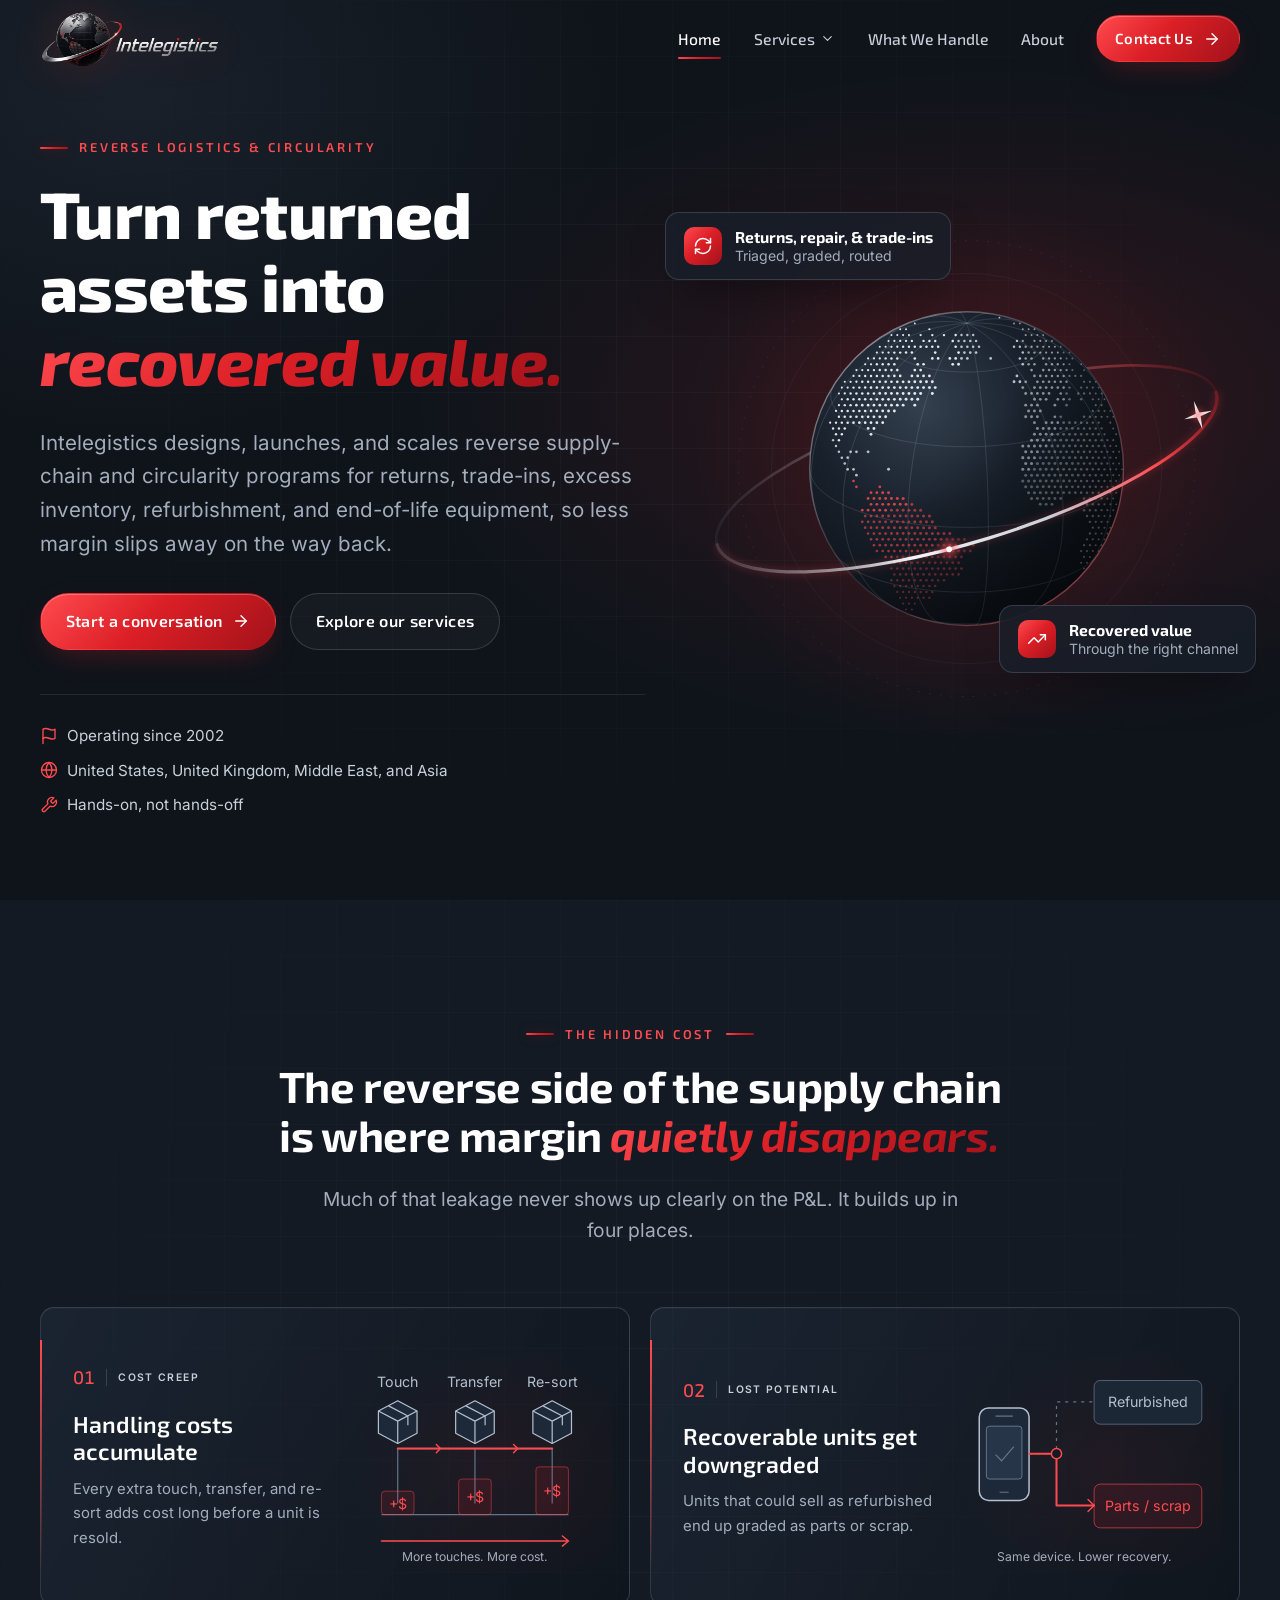
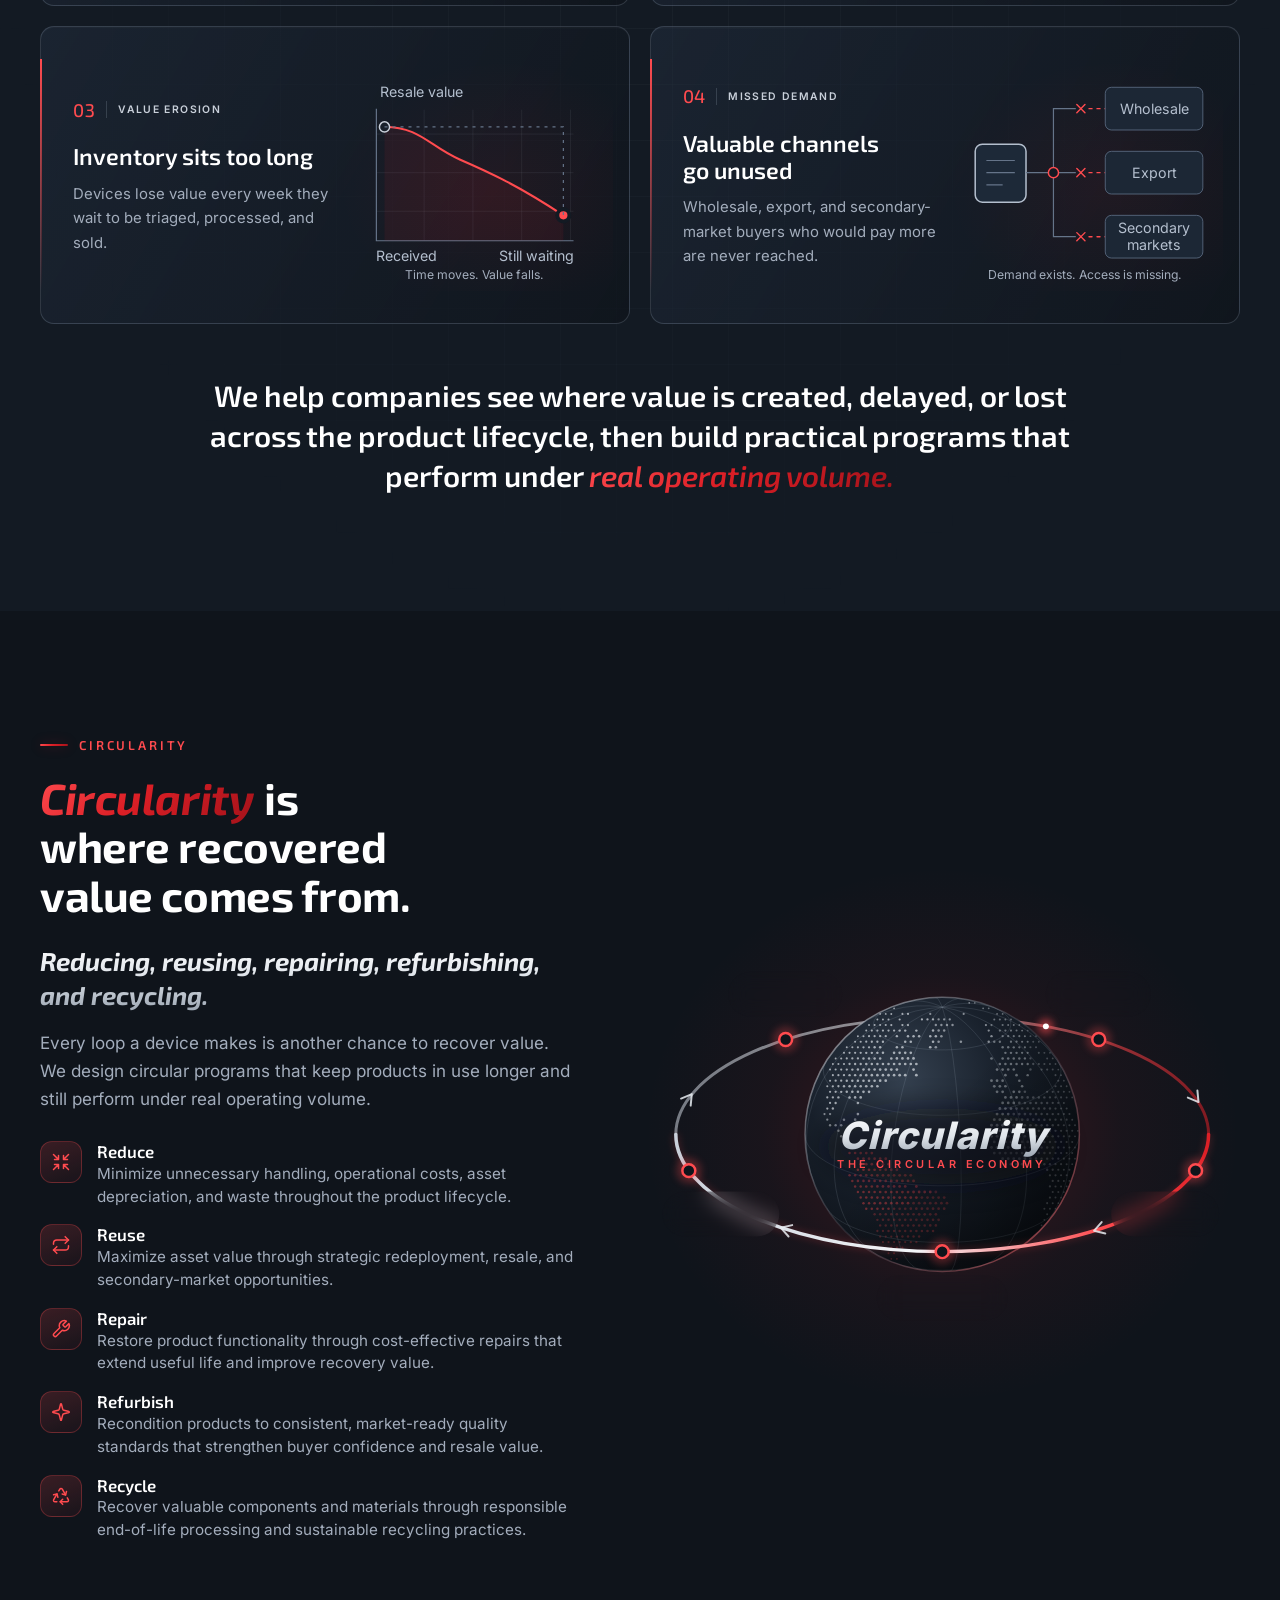
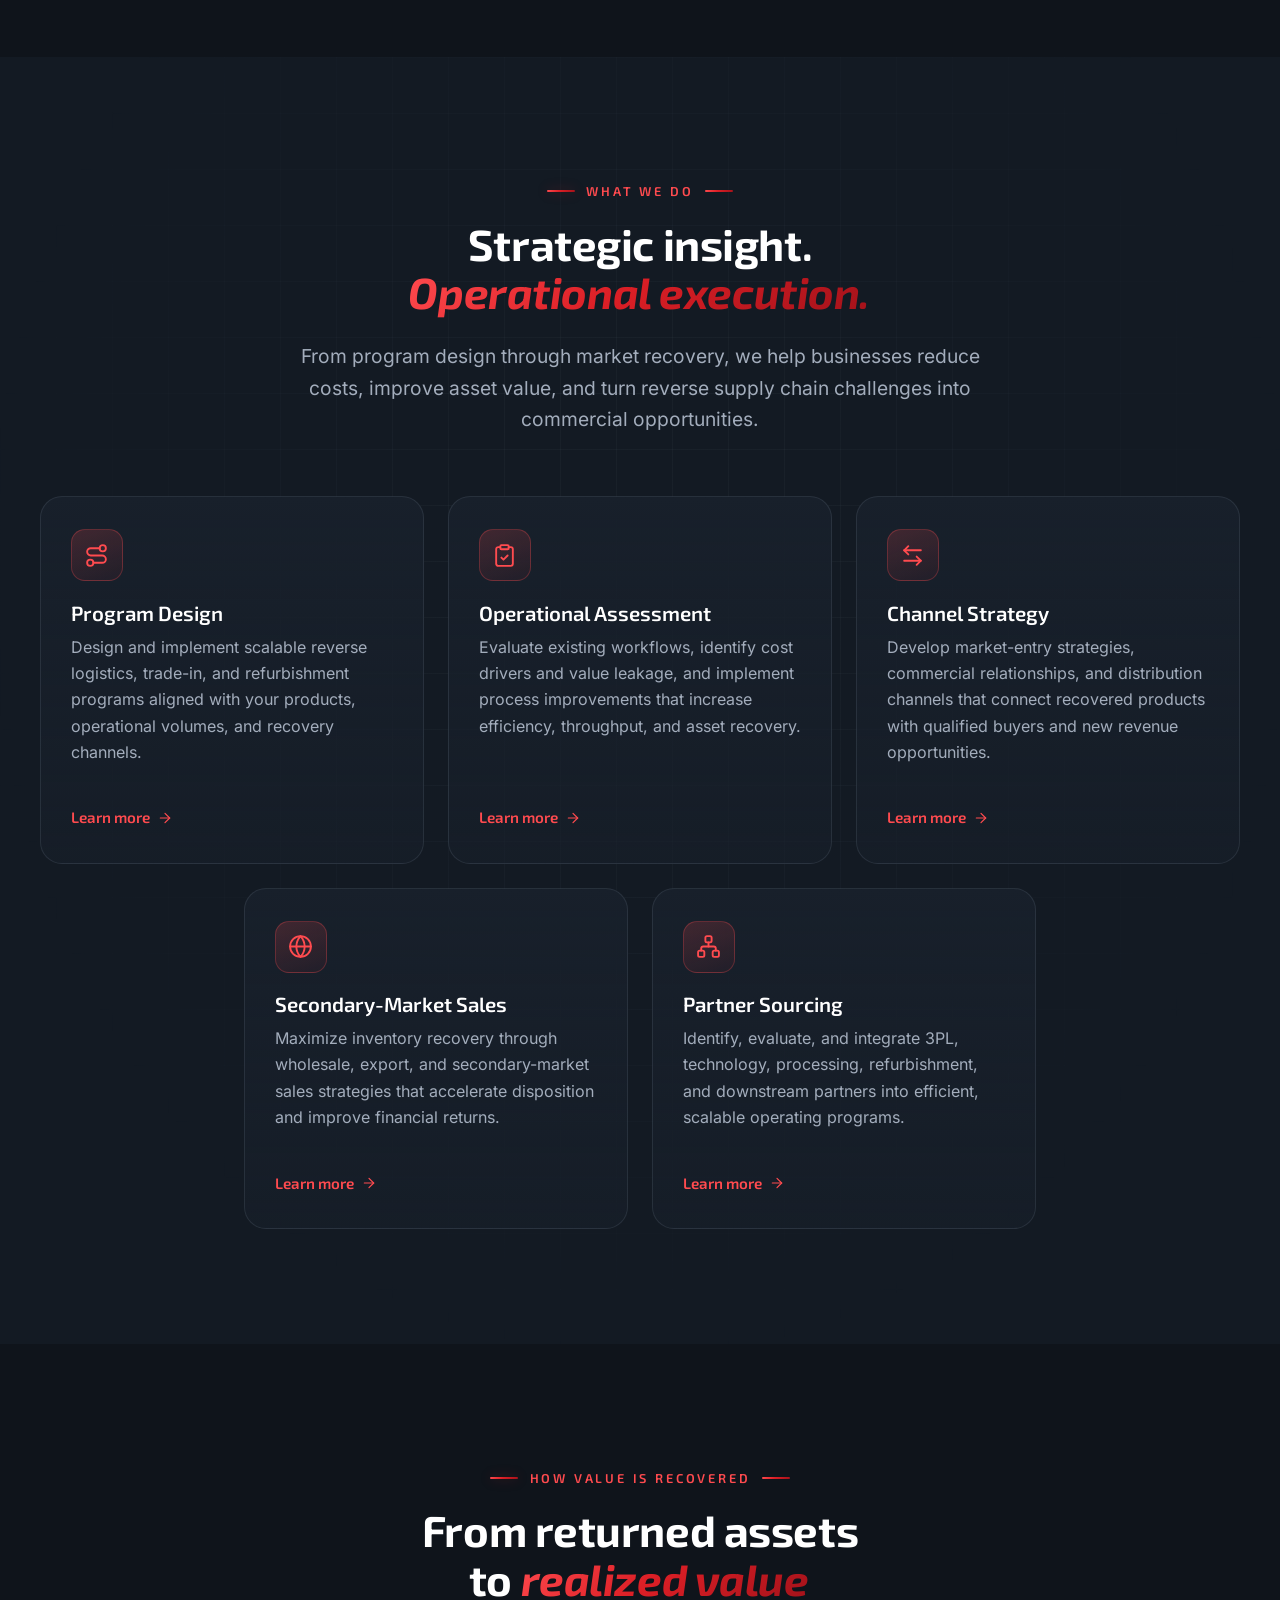
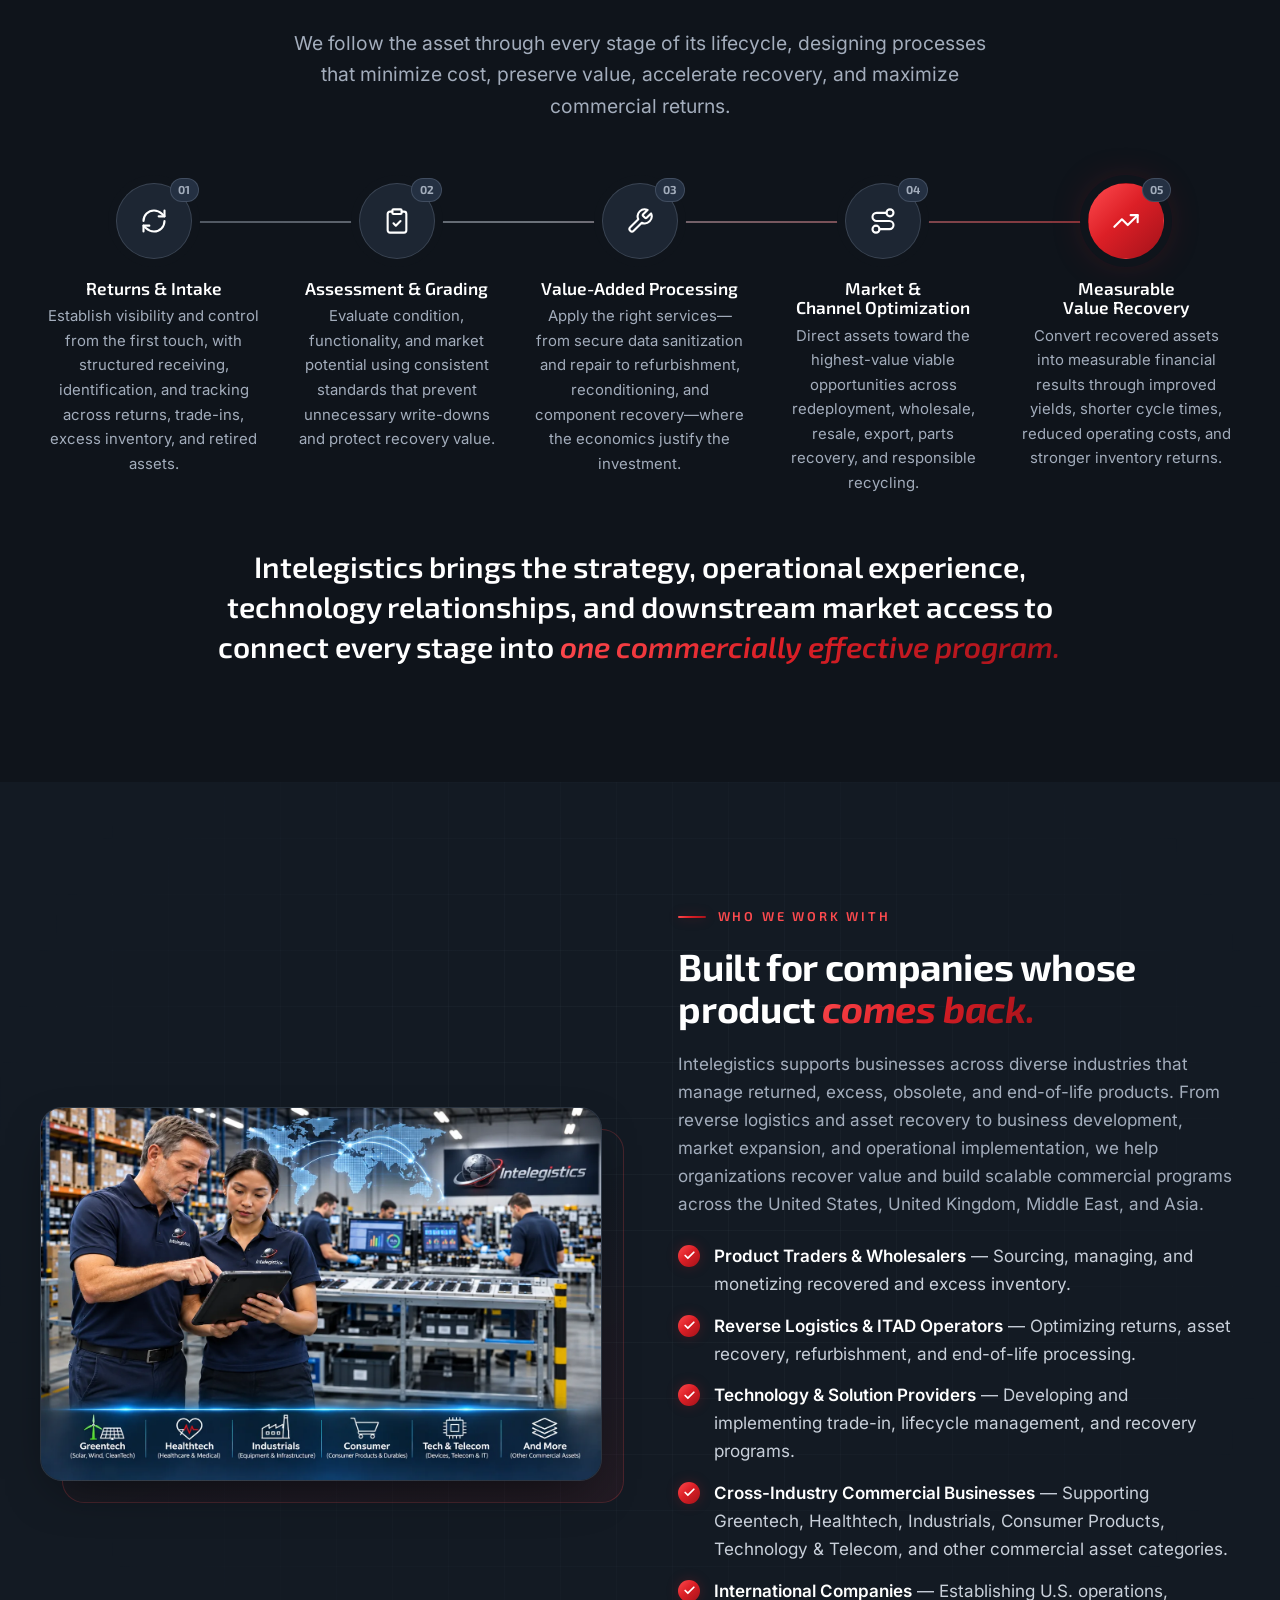
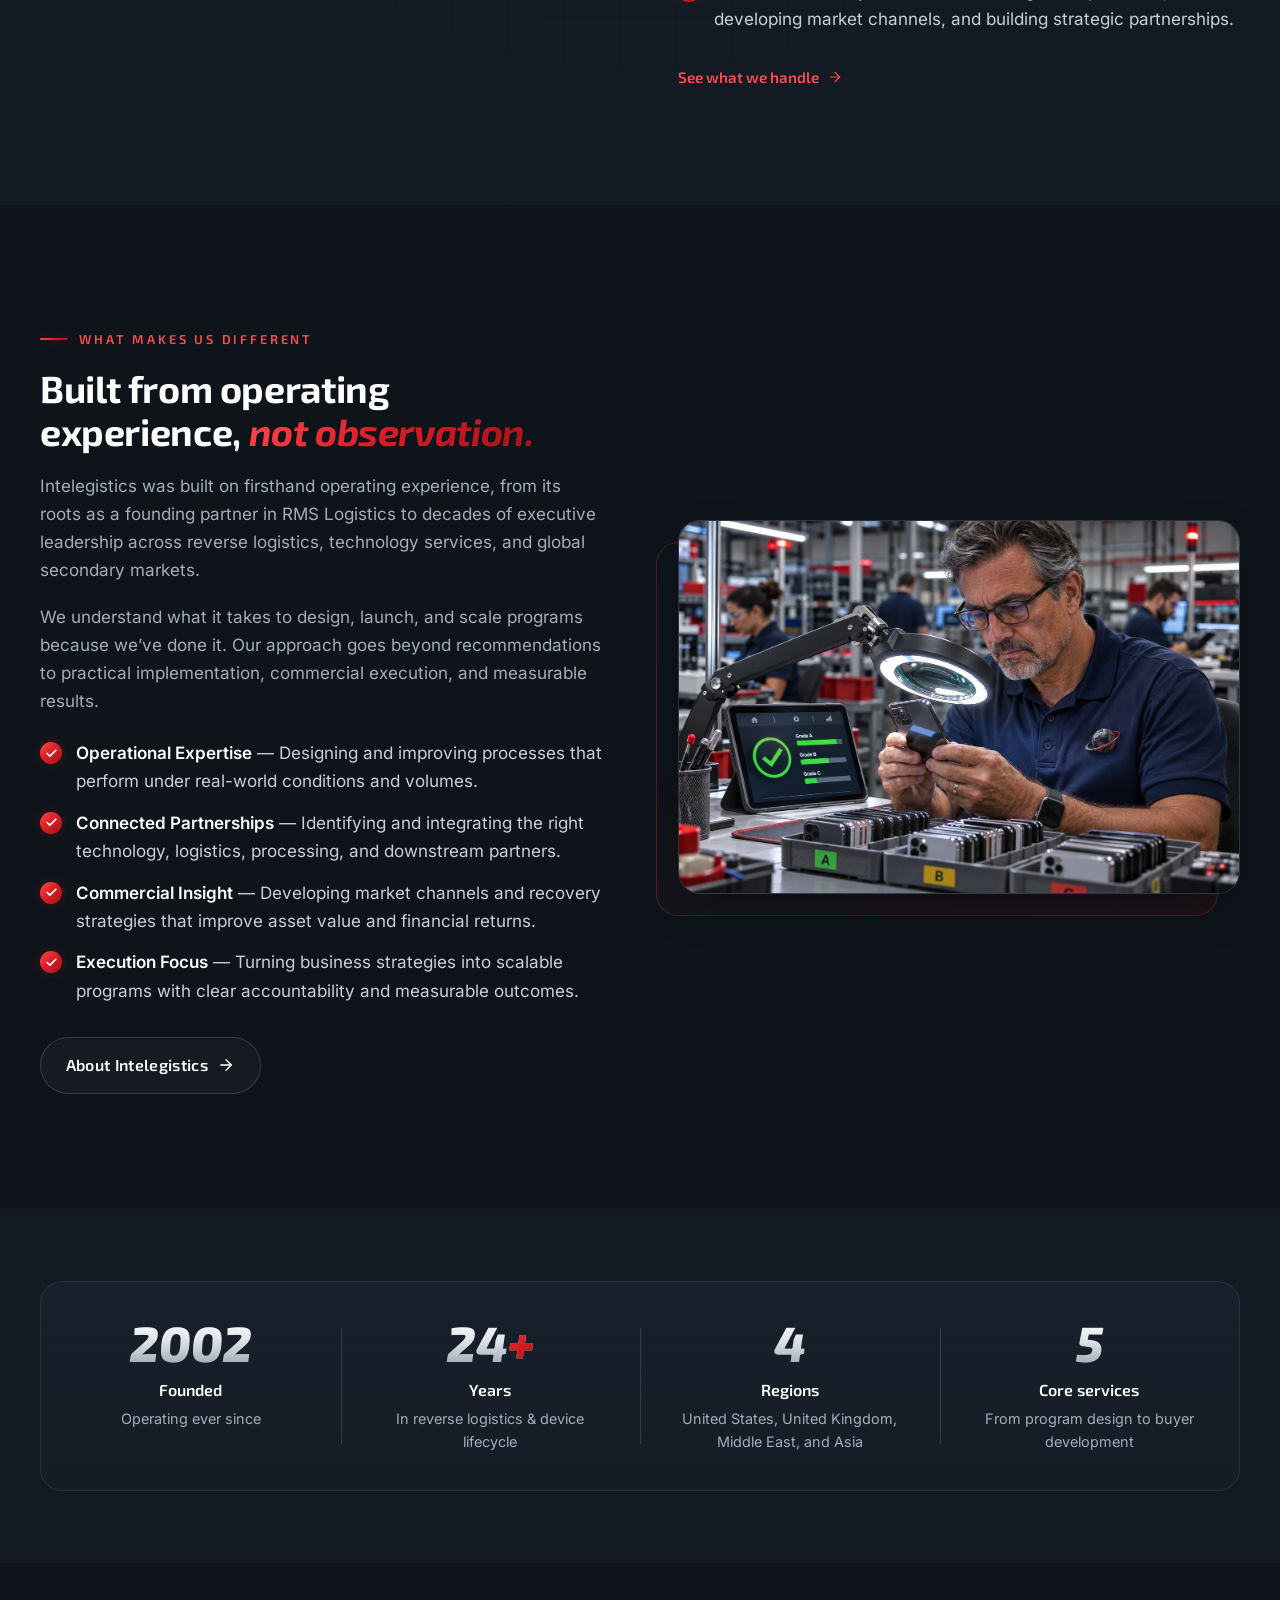
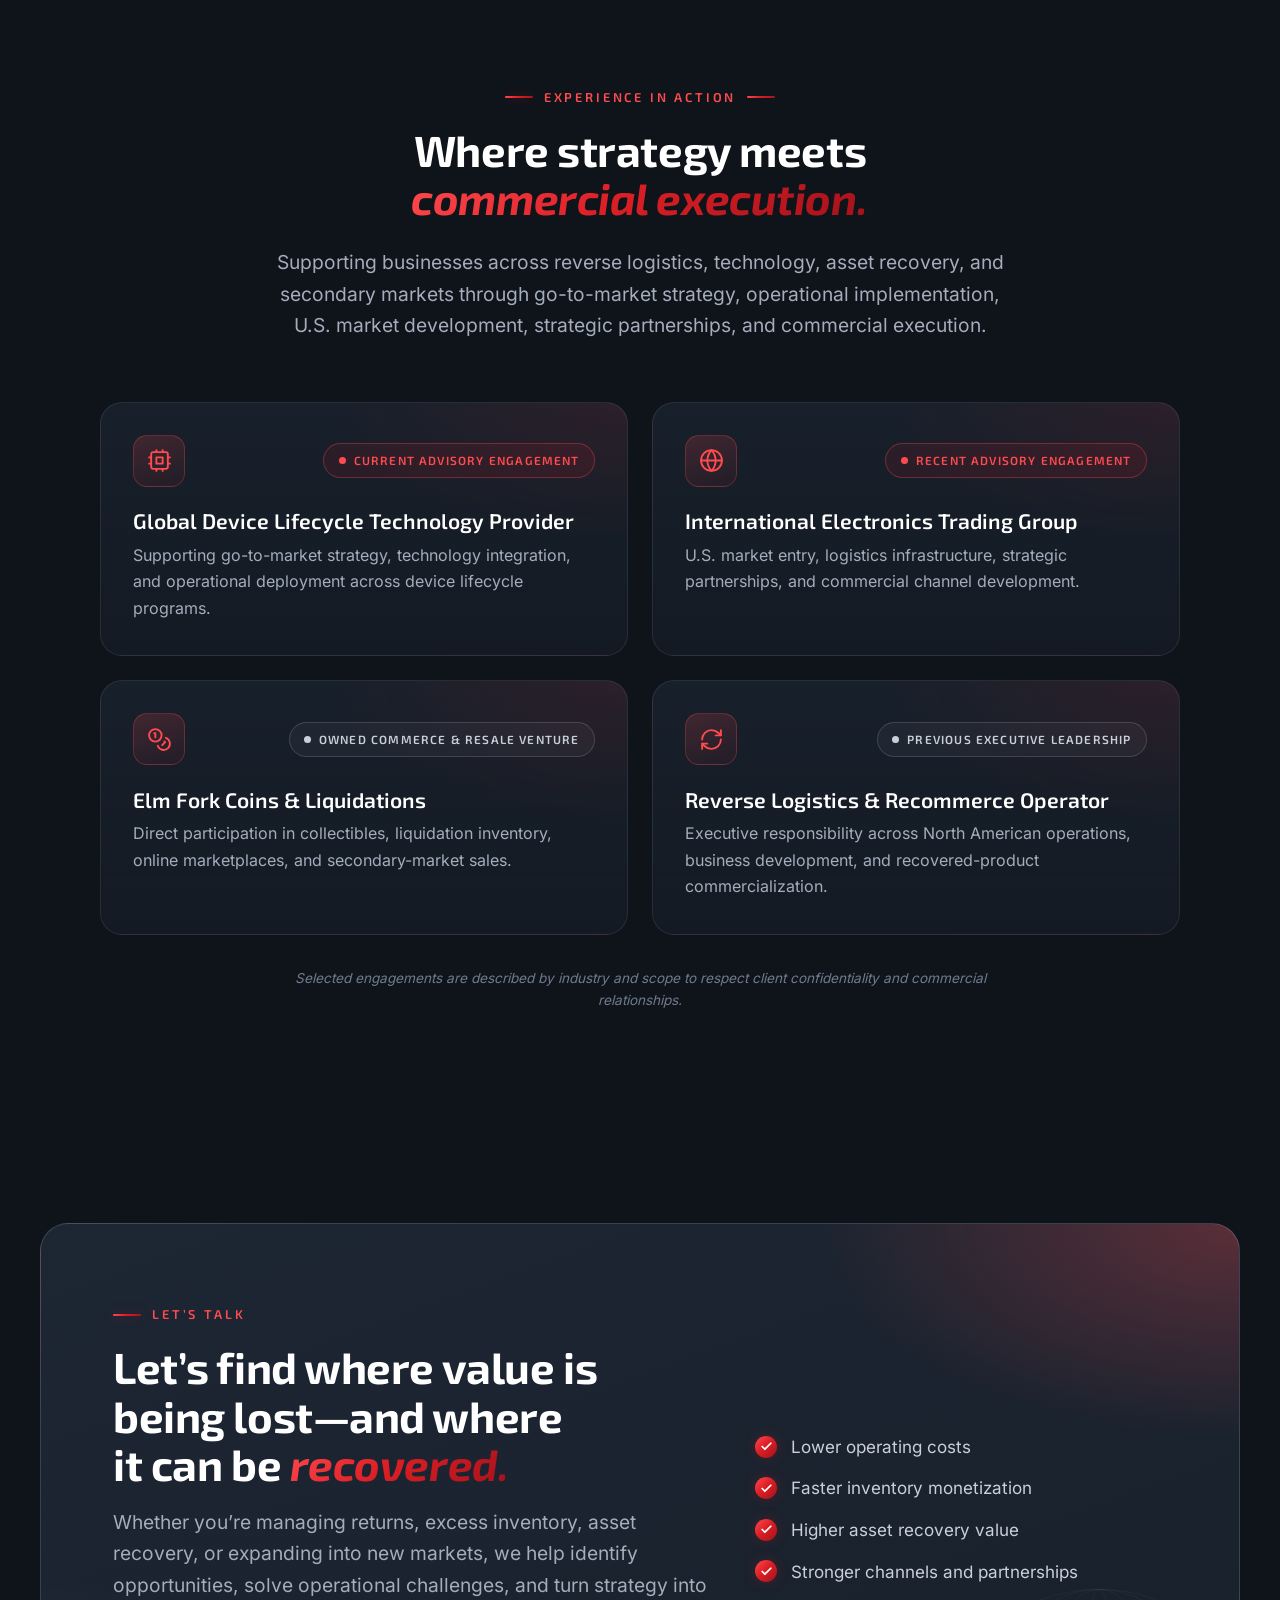
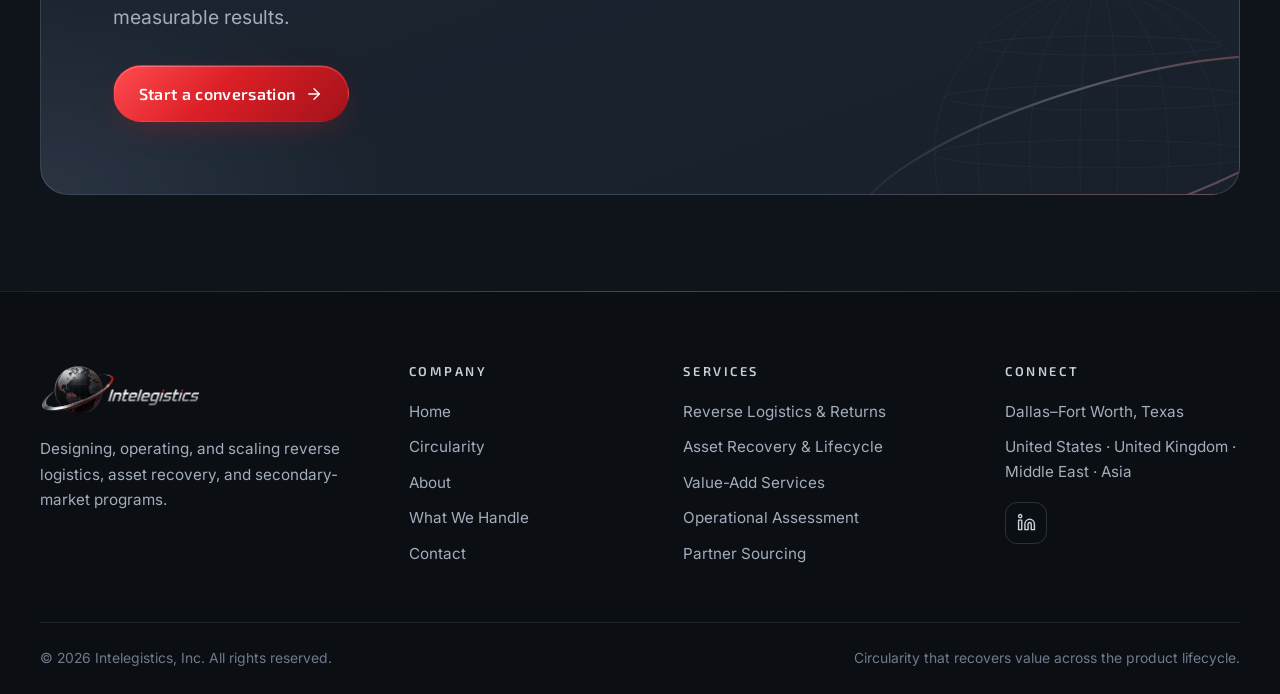
==== index.html @ a19ea4dd "Add files via upload" ====
<!DOCTYPE html>
<html lang="en">
<head>
  <meta charset="utf-8">
  <meta name="viewport" content="width=device-width, initial-scale=1">
  <title>Intelegistics, Inc. | Reverse Logistics, Circularity & Device Lifecycle</title>
  <meta name="description" content="Intelegistics designs, launches, and scales circularity, reverse logistics, trade-in, repair, refurbishment, ITAD, and secondary-market programs that turn returned assets into recovered value.">
  <meta name="theme-color" content="#0f141b">
  <meta property="og:type" content="website">
  <meta property="og:site_name" content="Intelegistics, Inc.">
  <meta property="og:title" content="Intelegistics, Inc. | Reverse Logistics, Circularity & Device Lifecycle">
  <meta property="og:description" content="Intelegistics designs, launches, and scales circularity, reverse logistics, trade-in, repair, refurbishment, ITAD, and secondary-market programs that turn returned assets into recovered value.">
  <link rel="icon" type="image/png" href="assets/img/favicon.png">
  <link rel="apple-touch-icon" href="assets/img/apple-touch-icon.png">
  <link rel="preload" href="assets/fonts/exo-2-latin-wght-normal.woff2" as="font" type="font/woff2" crossorigin>
  <link rel="preload" href="assets/fonts/inter-latin-wght-normal.woff2" as="font" type="font/woff2" crossorigin>
  <link rel="stylesheet" href="assets/css/style.css">
  <script>
    /* Photo slots load the file named in src (.webp); if it is missing they try .jpg, .jpeg, .png (any case). If none exists, the placeholder stays. */
    window.__photoExt = ["webp", "jpg", "jpeg", "png", "WEBP", "JPG", "JPEG", "PNG"];
    function __photo(img) {
      var n = +(img.dataset.n || 0), cur = (img.getAttribute("src") || "").split(".").pop();
      while (n < __photoExt.length && __photoExt[n] === cur) n++;
      if (n < __photoExt.length) { img.dataset.n = n + 1; img.src = img.dataset.base + "." + __photoExt[n]; }
      else { img.remove(); }
    }
    /* Frames marked data-fit="natural" take the photo's own proportions, so nothing gets cropped. */
    function __photoFit(img) {
      var f = img.parentNode;
      if (f && f.dataset.fit === "natural" && img.naturalWidth) f.style.setProperty("--ratio", img.naturalWidth + " / " + img.naturalHeight);
    }
  </script>
  <script type="application/ld+json">{"@context": "https://schema.org", "@type": "Organization", "name": "Intelegistics, Inc.", "foundingDate": "2002", "description": "Advisory and operating practice focused on reverse logistics, device lifecycle management, ITAD, secondary markets, and circular-economy programs.", "areaServed": ["United States", "United Kingdom", "Middle East", "Asia"], "address": {"@type": "PostalAddress", "addressRegion": "TX", "addressLocality": "Dallas-Fort Worth", "addressCountry": "US"}, "sameAs": ["https://www.linkedin.com/company/109301424/"]}</script>
</head>
<body>
<a class="skip-link" href="#main">Skip to content</a>
<header class="site-header">
  <div class="container nav">
    <a class="brand" href="index.html" aria-label="Intelegistics home"><img src="assets/img/logo.png" alt="Intelegistics" width="188" height="58"></a>
    <button class="nav-toggle" aria-label="Open menu" aria-expanded="false" aria-controls="nav-panel"><span></span></button>
    <nav class="nav-panel" id="nav-panel" aria-label="Main">
      <ul class="nav-menu">
        <li><a class="nav-link" href="index.html" aria-current="page">Home</a></li>
        <li class="has-dropdown">
          <button class="nav-link" aria-expanded="false" aria-haspopup="true">Services <svg class="chev" viewBox="0 0 24 24" fill="none" stroke="currentColor" stroke-width="1.8" stroke-linecap="round" stroke-linejoin="round" aria-hidden="true"><path d="m6 9 6 6 6-6"/></svg></button>
          <ul class="dropdown">
<li><a href="return-logistics.html"><svg class="icon" viewBox="0 0 24 24" fill="none" stroke="currentColor" stroke-width="1.8" stroke-linecap="round" stroke-linejoin="round" aria-hidden="true"><circle cx="6" cy="19" r="3"/><path d="M9 19h8.5a3.5 3.5 0 0 0 0-7h-11a3.5 3.5 0 0 1 0-7H15"/><circle cx="18" cy="5" r="3"/></svg><div><strong>Reverse Logistics & Returns</strong><span>Program design, assessment, and workflow</span></div></a></li>
<li><a href="refurbishing.html"><svg class="icon" viewBox="0 0 24 24" fill="none" stroke="currentColor" stroke-width="1.8" stroke-linecap="round" stroke-linejoin="round" aria-hidden="true"><path d="M14.7 6.3a1 1 0 0 0 0 1.4l1.6 1.6a1 1 0 0 0 1.4 0l3.77-3.77a6 6 0 0 1-7.94 7.94l-6.91 6.91a2.12 2.12 0 0 1-3-3l6.91-6.91a6 6 0 0 1 7.94-7.94l-3.76 3.76z"/></svg><div><strong>Refurbishment & Lifecycle</strong><span>Device processing, grading, and ITAD</span></div></a></li>
<li><a href="value-add-services.html"><svg class="icon" viewBox="0 0 24 24" fill="none" stroke="currentColor" stroke-width="1.8" stroke-linecap="round" stroke-linejoin="round" aria-hidden="true"><path d="m22 7-8.5 8.5-5-5L2 17"/><path d="M16 7h6v6"/></svg><div><strong>Value-Add Services</strong><span>Channels, buyers, partners, and market entry</span></div></a></li>
          </ul>
        </li>
        <li><a class="nav-link" href="what-we-handle.html">What We Handle</a></li>
        <li><a class="nav-link" href="about.html">About</a></li>
        <li class="nav-cta"><a class="btn btn-primary btn-sm" href="contact.html">Contact Us <svg class="icon" viewBox="0 0 24 24" fill="none" stroke="currentColor" stroke-width="1.8" stroke-linecap="round" stroke-linejoin="round" aria-hidden="true"><path d="M5 12h14"/><path d="m12 5 7 7-7 7"/></svg></a></li>
      </ul>
    </nav>
  </div>
</header>
<main id="main">

<section class="hero">
  <div class="texture-grid"></div>
  <div class="container hero-grid">
    <div class="reveal">
      <span class="eyebrow">Reverse logistics &amp; circularity</span>
      <h1>Turn returned assets into <span class="text-red">recovered value.</span></h1>
      <p class="lead">Intelegistics designs, launches, and scales reverse supply-chain and circularity programs for returns, trade-ins, excess inventory, refurbishment, and end-of-life equipment, so less margin slips away on the way back.</p>
      <div class="btn-row">
        <a class="btn btn-primary" href="contact.html">Start a conversation <svg class="icon" viewBox="0 0 24 24" fill="none" stroke="currentColor" stroke-width="1.8" stroke-linecap="round" stroke-linejoin="round" aria-hidden="true"><path d="M5 12h14"/><path d="m12 5 7 7-7 7"/></svg></a>
        <a class="btn btn-ghost" href="#services">Explore our services</a>
      </div>
      <ul class="hero-proof">
        <li><svg class="icon" viewBox="0 0 24 24" fill="none" stroke="currentColor" stroke-width="1.8" stroke-linecap="round" stroke-linejoin="round" aria-hidden="true"><path d="M4 15s1-1 4-1 5 2 8 2 4-1 4-1V3s-1 1-4 1-5-2-8-2-4 1-4 1z"/><path d="M4 22v-7"/></svg>Operating since 2002</li>
        <li><svg class="icon" viewBox="0 0 24 24" fill="none" stroke="currentColor" stroke-width="1.8" stroke-linecap="round" stroke-linejoin="round" aria-hidden="true"><circle cx="12" cy="12" r="10"/><path d="M2 12h20"/><path d="M12 2a15.3 15.3 0 0 1 4 10 15.3 15.3 0 0 1-4 10 15.3 15.3 0 0 1-4-10 15.3 15.3 0 0 1 4-10z"/></svg>United States, United Kingdom, Middle East, and Asia</li>
        <li><svg class="icon" viewBox="0 0 24 24" fill="none" stroke="currentColor" stroke-width="1.8" stroke-linecap="round" stroke-linejoin="round" aria-hidden="true"><path d="M14.7 6.3a1 1 0 0 0 0 1.4l1.6 1.6a1 1 0 0 0 1.4 0l3.77-3.77a6 6 0 0 1-7.94 7.94l-6.91 6.91a2.12 2.12 0 0 1-3-3l6.91-6.91a6 6 0 0 1 7.94-7.94l-3.76 3.76z"/></svg>Hands-on, not hands-off</li>
      </ul>
    </div>
    <div class="hero-visual reveal">
      <svg class="orbit-svg" viewBox="0 0 600 600" role="img" aria-label="Globe with an orbit ring, echoing the Intelegistics logo">
  <defs>
    <radialGradient id="h-glow" cx="50%" cy="50%" r="50%"><stop offset="0" stop-color="#dc1f26" stop-opacity=".30"/><stop offset=".55" stop-color="#dc1f26" stop-opacity=".07"/><stop offset="1" stop-color="#dc1f26" stop-opacity="0"/></radialGradient>
    <radialGradient id="h-sphere" cx="36%" cy="30%" r="80%"><stop offset="0" stop-color="#34404f"/><stop offset=".45" stop-color="#18202b"/><stop offset="1" stop-color="#0a0e13"/></radialGradient>
    <linearGradient id="h-rim" x1="0" y1="0" x2="1" y2="1"><stop offset="0" stop-color="#e9edf2" stop-opacity=".7"/><stop offset=".5" stop-color="#8b95a3" stop-opacity=".15"/><stop offset="1" stop-color="#ff4b4f" stop-opacity=".7"/></linearGradient>
    <linearGradient id="h-ring" x1="0" y1="0" x2="1" y2="0"><stop offset="0" stop-color="#8b95a3" stop-opacity=".25"/><stop offset=".35" stop-color="#f4f6f9"/><stop offset=".62" stop-color="#c9d0da"/><stop offset=".85" stop-color="#ff4b4f"/><stop offset="1" stop-color="#dc1f26" stop-opacity=".35"/></linearGradient>
    <linearGradient id="h-shade" x1="0" y1="0" x2="1" y2="1"><stop offset=".45" stop-color="#000" stop-opacity="0"/><stop offset="1" stop-color="#000" stop-opacity=".55"/></linearGradient>
    <clipPath id="h-clip"><circle cx="300" cy="300" r="172"/></clipPath>
    <filter id="h-blur" x="-50%" y="-50%" width="200%" height="200%"><feGaussianBlur stdDeviation="4"/></filter>
  </defs>
  <circle cx="300" cy="300" r="300" fill="url(#h-glow)"/>
  <g class="spin"><circle cx="300" cy="300" r="250" fill="none" stroke="rgba(201,208,218,.10)" stroke-dasharray="2 10"/></g>
  <circle cx="300" cy="300" r="214" fill="none" stroke="rgba(201,208,218,.06)"/>
  <!-- back half of orbit -->
  <g transform="rotate(-17 300 300)"><path d="M 14 300 A 286 80 0 0 1 586 300" fill="none" stroke="url(#h-ring)" stroke-width="3" opacity=".35"/></g>
  <g class="float">
    <circle cx="300" cy="300" r="172" fill="url(#h-sphere)"/>
    <g clip-path="url(#h-clip)">
      <path d="M251.7,134.9L257.3,133.6L263.2,132.8L269.1,132.6L275.1,133.1L281.3,134.1L287.5,135.6L293.7,137.8L300,140.5M183.1,173.9L188.8,168.9L194.8,164.2L201.1,159.9L207.7,156.0L214.5,152.4L221.5,149.3L228.8,146.5L236.2,144.2L243.8,142.2L251.6,140.7L259.4,139.6L267.4,139.0L275.5,138.7L283.6,138.9L291.8,139.5L300,140.5M139.0,360.4L134.9,348.0L132.0,335.2L130.3,322.1L129.7,309.0L129.9,301.1L130.5,293.3L131.5,285.5L132.9,277.7L134.8,269.9L137.0,262.3L139.6,254.7L142.6,247.3L149.8,232.7L158.4,218.9L168.3,205.8L179.6,193.6L191.9,182.4L205.4,172.4L219.7,163.6L234.8,156.1L250.6,150.0L266.8,145.3L283.3,142.2L300,140.5M225.6,455.1L218.8,451.4L212.2,447.2L206.0,442.4L200.1,437.1L194.7,431.2L189.6,424.8L184.9,418.0L180.7,410.7L177.0,402.9L173.7,394.8L170.9,386.3L168.6,377.5L166.8,368.4L165.5,359.1L164.7,349.5L164.5,339.7L165.1,323.8L167.1,307.8L170.3,291.7L174.8,275.6L180.5,259.8L187.3,244.4L195.2,229.5L204.2,215.3L214.0,201.9L224.7,189.4L236.1,178.1L248.1,167.8L260.7,158.9L273.6,151.3L286.7,145.2L300,140.5M274.3,470.1L270.1,469.0L266.0,467.0L262.1,464.1L258.4,460.4L255.0,455.8L251.8,450.5L248.8,444.3L246.1,437.4L243.7,429.7L241.6,421.4L239.8,412.4L238.3,402.8L236.2,382.2L235.6,359.7L235.9,343.8L236.8,327.5L238.3,310.9L240.5,294.2L243.2,277.5L246.4,261.1L250.2,245.0L254.4,229.5L259.1,214.6L264.2,200.6L269.6,187.5L275.3,175.5L281.3,164.7L287.4,155.2L293.7,147.1L300,140.5M309.0,471.8L310.7,471.2L312.2,469.7L313.7,467.3L315.1,464.0L317.7,454.6L319.9,441.9L321.6,426.1L322.9,407.5L323.7,386.6L323.9,363.8L323.5,331.5L322.1,297.9L319.9,264.5L316.9,232.4L313.3,202.8L309.2,177.1L304.7,156.0L302.3,147.5L300,140.5M348.3,465.1L354.7,462.8L360.7,459.8L366.5,456.0L372.0,451.4L377.2,446.2L382.0,440.3L386.4,433.7L390.4,426.5L393.9,418.7L397.1,410.3L399.7,401.4L401.9,392.1L403.7,382.3L404.9,372.1L405.6,361.6L405.9,350.8L405.4,334.9L403.9,318.7L401.3,302.3L397.8,285.9L393.4,269.6L388.0,253.6L381.9,238.1L374.9,223.1L367.2,208.9L358.8,195.6L349.9,183.3L340.5,172.1L330.7,162.1L320.7,153.5L310.4,146.3L300,140.5M416.9,426.1L426.6,416.2L435.1,405.2L442.4,393.4L448.5,380.7L453.2,367.3L456.7,353.4L458.8,338.9L459.5,324.1L458.7,308.4L456.4,292.6L452.6,276.8L447.3,261.3L440.6,246.1L432.6,231.5L423.3,217.5L412.8,204.3L401.2,192.0L388.6,180.8L375.2,170.7L361.0,161.9L346.3,154.4L331.1,148.3L315.6,143.7L300,140.5M461.0,239.6L456.3,228.3L450.6,217.5L443.9,207.2L436.5,197.4L428.2,188.2L419.1,179.7L409.3,172.0L398.9,165.0L387.9,158.8L376.3,153.4L364.3,148.9L351.9,145.4L339.2,142.7L326.3,141.1L313.2,140.3L300,140.5M374.4,144.9L365.9,141.4L357.2,138.7L348.1,136.8L338.8,135.8L329.3,135.7L319.6,136.5L309.8,138.1L300,140.5M325.7,129.9L322.7,129.7L319.5,129.9L316.4,130.6L313.1,131.7L306.6,135.2L300,140.5M291.0,128.2L293.1,128.9L295.4,131.2L297.7,135.1L300,140.5M238.6,460.7L239.7,461.1L242.5,462.1L245.3,463.0L248.2,463.8L251.3,464.7L254.4,465.4L257.7,466.1L261.0,466.8L264.3,467.4L267.8,468.0L271.3,468.5L274.9,468.9L278.5,469.3L282.1,469.6L285.8,469.9L289.5,470.1L293.3,470.2L297.0,470.3L300.8,470.3L304.5,470.3L308.2,470.2L312.0,470.0L315.7,469.8L319.3,469.5L323.0,469.2L326.6,468.7L330.1,468.3L333.6,467.8L337.0,467.2L340.4,466.6L343.6,465.9L346.8,465.1L349.9,464.3L352.9,463.5L355.9,462.6L358.7,461.7L361.3,460.7L361.4,460.7M155.2,392.8L156.5,394.6L158.3,397.0L160.5,399.3L162.9,401.5L165.6,403.8L168.5,405.9L171.7,408.1L175.1,410.1L178.7,412.1L182.6,414.1L186.7,416.0L191.1,417.8L195.6,419.5L200.3,421.2L205.3,422.8L210.4,424.3L215.6,425.7L221.1,427.1L226.7,428.3L232.4,429.5L238.2,430.5L244.2,431.5L250.3,432.3L256.4,433.1L262.7,433.8L269.0,434.3L275.4,434.8L281.8,435.1L288.3,435.4L294.8,435.5L301.3,435.5L307.8,435.5L314.3,435.3L320.7,435.0L327.1,434.6L333.5,434.1L339.8,433.5L346.0,432.8L352.2,432.0L358.2,431.1L364.1,430.1L369.9,429.0L375.6,427.8L381.1,426.5L386.5,425.2L391.7,423.7L396.7,422.2L401.6,420.5L406.2,418.8L410.7,417.1L414.9,415.2L419.0,413.3L422.8,411.3L426.3,409.3L429.6,407.2L432.7,405.1L435.5,402.9L438.1,400.6L440.4,398.4L442.4,396.1L444.2,393.7L444.8,392.8M128,300L128.0,300.6L128.2,303.4L128.8,306.2L129.7,309.0L130.9,311.7L132.4,314.5L134.3,317.2L136.4,319.9L138.9,322.6L141.7,325.2L144.8,327.7L148.1,330.2L151.8,332.7L155.7,335.1L160.0,337.4L164.5,339.7L169.2,341.8L174.2,343.9L179.4,346.0L184.9,347.9L190.6,349.7L196.5,351.5L202.6,353.1L208.9,354.6L215.3,356.1L221.9,357.4L228.7,358.6L235.6,359.7L242.6,360.7L249.7,361.6L256.9,362.4L264.2,363.0L271.6,363.5L279.0,364.0L286.5,364.2L294.0,364.4L301.5,364.4L309.0,364.3L316.5,364.1L323.9,363.8L331.3,363.4L338.7,362.8L346.0,362.1L353.2,361.3L360.2,360.4L367.2,359.3L374.0,358.2L380.7,356.9L387.3,355.5L393.7,354.0L399.9,352.5L405.9,350.8L411.7,349.0L417.3,347.1L422.7,345.2L427.8,343.1L432.7,341.0L437.4,338.8L441.8,336.5L445.9,334.1L449.7,331.7L453.3,329.3L456.5,326.7L459.5,324.1L462.1,321.5L464.5,318.8L466.5,316.1L468.2,313.4L469.6,310.6L470.7,307.9L471.5,305.1L471.9,302.2L472,300M155.2,207.2L154.3,208.7L153.1,211.1L152.2,213.5L151.5,215.9L151.1,218.3L151.0,220.7L151.2,223.2L151.7,225.6L152.5,228.0L153.5,230.4L154.9,232.8L156.5,235.2L158.3,237.5L160.5,239.8L162.9,242.1L165.6,244.3L168.5,246.5L171.7,248.6L175.1,250.7L178.7,252.7L182.6,254.6L186.7,256.5L191.1,258.3L195.6,260.1L200.3,261.7L205.3,263.3L210.4,264.8L215.6,266.2L221.1,267.6L226.7,268.8L232.4,270.0L238.2,271.0L244.2,272.0L250.3,272.9L256.4,273.6L262.7,274.3L269.0,274.8L275.4,275.3L281.8,275.6L288.3,275.9L294.8,276.0L301.3,276.1L307.8,276.0L314.3,275.8L320.7,275.5L327.1,275.1L333.5,274.6L339.8,274.0L346.0,273.3L352.2,272.5L358.2,271.6L364.1,270.6L369.9,269.5L375.6,268.3L381.1,267.1L386.5,265.7L391.7,264.2L396.7,262.7L401.6,261.1L406.2,259.4L410.7,257.6L414.9,255.8L419.0,253.8L422.8,251.9L426.3,249.8L429.6,247.7L432.7,245.6L435.5,243.4L438.1,241.2L440.4,238.9L442.4,236.6L444.2,234.2L445.7,231.9L446.9,229.5L447.8,227.1L448.5,224.6L448.9,222.2L449.0,219.8L448.8,217.3L448.3,214.9L447.5,212.5L446.5,210.1L445.1,207.7L444.8,207.2M238.6,139.3L236.1,140.3L233.6,141.4L231.3,142.5L229.1,143.6L227.1,144.8L225.1,146.0L223.4,147.3L221.7,148.5L220.3,149.8L218.9,151.1L217.8,152.5L216.7,153.8L215.9,155.2L215.2,156.6L214.6,158.0L214.3,159.4L214.1,160.8L214.0,162.2L214.1,163.6L214.4,165.0L214.8,166.4L215.4,167.8L216.2,169.1L217.1,170.5L218.2,171.8L219.4,173.2L220.8,174.5L222.4,175.8L224.1,177.0L225.9,178.2L227.9,179.4L230.0,180.6L232.2,181.7L234.6,182.8L237.1,183.9L239.7,184.9L242.5,185.8L245.3,186.7L248.2,187.6L251.3,188.4L254.4,189.2L257.7,189.9L261.0,190.6L264.3,191.2L267.8,191.8L271.3,192.3L274.9,192.7L278.5,193.1L282.1,193.4L285.8,193.7L289.5,193.9L293.3,194.0L297.0,194.1L300.8,194.1L304.5,194.1L308.2,194.0L312.0,193.8L315.7,193.6L319.3,193.3L323.0,192.9L326.6,192.5L330.1,192.1L333.6,191.5L337.0,191.0L340.4,190.3L343.6,189.6L346.8,188.9L349.9,188.1L352.9,187.3L355.9,186.4L358.7,185.5L361.3,184.5L363.9,183.4L366.4,182.4L368.7,181.3L370.9,180.1L372.9,179.0L374.9,177.8L376.6,176.5L378.3,175.2L379.7,174.0L381.1,172.6L382.2,171.3L383.3,170.0L384.1,168.6L384.8,167.2L385.4,165.8L385.7,164.4L385.9,163.0L386.0,161.6L385.9,160.2L385.6,158.8L385.2,157.4L384.6,156.0L383.8,154.6L382.9,153.3L381.8,151.9L380.6,150.6L379.2,149.3L377.6,148.0L375.9,146.8L374.1,145.5L372.1,144.3L370.0,143.2L367.8,142.1L365.4,141.0L362.9,139.9L361.4,139.3" fill="none" stroke="rgba(201,212,228,0.16)" stroke-width="1"/>
      <g fill="#ff4b4f" opacity="0.40"><circle cx="278.4" cy="377.6" r="1.65"/><circle cx="284.8" cy="377.6" r="1.65"/><circle cx="291.2" cy="377.6" r="1.65"/><circle cx="297.6" cy="377.6" r="1.66"/><circle cx="268.8" cy="384.0" r="1.62"/><circle cx="275.2" cy="384.0" r="1.63"/><circle cx="281.6" cy="384.0" r="1.63"/><circle cx="288.0" cy="384.0" r="1.64"/><circle cx="294.4" cy="384.0" r="1.64"/><circle cx="300.8" cy="384.0" r="1.64"/><circle cx="307.2" cy="384.0" r="1.64"/><circle cx="252.8" cy="390.4" r="1.58"/><circle cx="259.2" cy="390.4" r="1.59"/><circle cx="265.6" cy="390.4" r="1.60"/><circle cx="272.0" cy="390.4" r="1.61"/><circle cx="278.4" cy="390.4" r="1.61"/><circle cx="284.8" cy="390.4" r="1.62"/><circle cx="291.2" cy="390.4" r="1.62"/><circle cx="297.6" cy="390.4" r="1.62"/><circle cx="304.0" cy="390.4" r="1.62"/><circle cx="224.0" cy="396.8" r="1.49"/><circle cx="230.4" cy="396.8" r="1.51"/><circle cx="236.8" cy="396.8" r="1.52"/><circle cx="243.2" cy="396.8" r="1.54"/><circle cx="249.6" cy="396.8" r="1.55"/><circle cx="256.0" cy="396.8" r="1.56"/><circle cx="262.4" cy="396.8" r="1.57"/><circle cx="268.8" cy="396.8" r="1.58"/><circle cx="275.2" cy="396.8" r="1.59"/><circle cx="281.6" cy="396.8" r="1.59"/><circle cx="288.0" cy="396.8" r="1.60"/><circle cx="294.4" cy="396.8" r="1.60"/><circle cx="214.4" cy="403.2" r="1.42"/><circle cx="220.8" cy="403.2" r="1.45"/><circle cx="227.2" cy="403.2" r="1.47"/><circle cx="233.6" cy="403.2" r="1.49"/><circle cx="240.0" cy="403.2" r="1.50"/><circle cx="246.4" cy="403.2" r="1.52"/><circle cx="252.8" cy="403.2" r="1.53"/><circle cx="259.2" cy="403.2" r="1.54"/><circle cx="265.6" cy="403.2" r="1.55"/><circle cx="272.0" cy="403.2" r="1.56"/><circle cx="278.4" cy="403.2" r="1.57"/><circle cx="284.8" cy="403.2" r="1.57"/><circle cx="291.2" cy="403.2" r="1.57"/><circle cx="217.6" cy="409.6" r="1.40"/><circle cx="224.0" cy="409.6" r="1.43"/><circle cx="230.4" cy="409.6" r="1.45"/><circle cx="236.8" cy="409.6" r="1.47"/><circle cx="243.2" cy="409.6" r="1.48"/><circle cx="249.6" cy="409.6" r="1.50"/><circle cx="256.0" cy="409.6" r="1.51"/><circle cx="262.4" cy="409.6" r="1.52"/><circle cx="268.8" cy="409.6" r="1.53"/><circle cx="275.2" cy="409.6" r="1.54"/><circle cx="281.6" cy="409.6" r="1.54"/><circle cx="288.0" cy="409.6" r="1.55"/><circle cx="294.4" cy="409.6" r="1.55"/><circle cx="220.8" cy="416.0" r="1.38"/><circle cx="227.2" cy="416.0" r="1.40"/><circle cx="233.6" cy="416.0" r="1.43"/><circle cx="240.0" cy="416.0" r="1.44"/><circle cx="246.4" cy="416.0" r="1.46"/><circle cx="252.8" cy="416.0" r="1.47"/><circle cx="259.2" cy="416.0" r="1.49"/><circle cx="265.6" cy="416.0" r="1.50"/><circle cx="272.0" cy="416.0" r="1.51"/><circle cx="278.4" cy="416.0" r="1.51"/><circle cx="284.8" cy="416.0" r="1.52"/><circle cx="291.2" cy="416.0" r="1.52"/><circle cx="217.6" cy="422.4" r="1.32"/><circle cx="224.0" cy="422.4" r="1.35"/><circle cx="230.4" cy="422.4" r="1.38"/><circle cx="236.8" cy="422.4" r="1.40"/><circle cx="243.2" cy="422.4" r="1.42"/><circle cx="249.6" cy="422.4" r="1.43"/><circle cx="256.0" cy="422.4" r="1.45"/><circle cx="262.4" cy="422.4" r="1.46"/><circle cx="268.8" cy="422.4" r="1.47"/><circle cx="275.2" cy="422.4" r="1.48"/><circle cx="220.8" cy="428.8" r="1.29"/><circle cx="227.2" cy="428.8" r="1.32"/><circle cx="233.6" cy="428.8" r="1.35"/><circle cx="240.0" cy="428.8" r="1.37"/><circle cx="246.4" cy="428.8" r="1.39"/><circle cx="252.8" cy="428.8" r="1.40"/><circle cx="259.2" cy="428.8" r="1.42"/><circle cx="265.6" cy="428.8" r="1.43"/><circle cx="224.0" cy="435.2" r="1.25"/><circle cx="230.4" cy="435.2" r="1.28"/><circle cx="236.8" cy="435.2" r="1.31"/><circle cx="243.2" cy="435.2" r="1.33"/><circle cx="249.6" cy="435.2" r="1.35"/><circle cx="256.0" cy="435.2" r="1.37"/><circle cx="262.4" cy="435.2" r="1.38"/><circle cx="227.2" cy="441.6" r="1.21"/><circle cx="233.6" cy="441.6" r="1.24"/><circle cx="240.0" cy="441.6" r="1.27"/><circle cx="246.4" cy="441.6" r="1.29"/><circle cx="252.8" cy="441.6" r="1.31"/><circle cx="259.2" cy="441.6" r="1.33"/><circle cx="230.4" cy="448.0" r="1.15"/><circle cx="236.8" cy="448.0" r="1.18"/><circle cx="243.2" cy="448.0" r="1.21"/><circle cx="233.6" cy="454.4" r="1.06"/><circle cx="240.0" cy="454.4" r="1.11"/></g>
      <g fill="#ff4b4f" opacity="0.60"><circle cx="240.0" cy="339.2" r="1.67"/><circle cx="217.6" cy="345.6" r="1.61"/><circle cx="224.0" cy="345.6" r="1.62"/><circle cx="230.4" cy="345.6" r="1.64"/><circle cx="236.8" cy="345.6" r="1.66"/><circle cx="243.2" cy="345.6" r="1.67"/><circle cx="249.6" cy="345.6" r="1.68"/><circle cx="188.8" cy="352.0" r="1.49"/><circle cx="195.2" cy="352.0" r="1.52"/><circle cx="201.6" cy="352.0" r="1.54"/><circle cx="208.0" cy="352.0" r="1.57"/><circle cx="214.4" cy="352.0" r="1.59"/><circle cx="220.8" cy="352.0" r="1.61"/><circle cx="227.2" cy="352.0" r="1.62"/><circle cx="233.6" cy="352.0" r="1.64"/><circle cx="240.0" cy="352.0" r="1.65"/><circle cx="246.4" cy="352.0" r="1.66"/><circle cx="252.8" cy="352.0" r="1.67"/><circle cx="259.2" cy="352.0" r="1.68"/><circle cx="185.6" cy="358.4" r="1.46"/><circle cx="192.0" cy="358.4" r="1.49"/><circle cx="198.4" cy="358.4" r="1.52"/><circle cx="204.8" cy="358.4" r="1.54"/><circle cx="211.2" cy="358.4" r="1.56"/><circle cx="217.6" cy="358.4" r="1.58"/><circle cx="224.0" cy="358.4" r="1.60"/><circle cx="230.4" cy="358.4" r="1.62"/><circle cx="236.8" cy="358.4" r="1.63"/><circle cx="243.2" cy="358.4" r="1.65"/><circle cx="249.6" cy="358.4" r="1.66"/><circle cx="256.0" cy="358.4" r="1.67"/><circle cx="262.4" cy="358.4" r="1.68"/><circle cx="188.8" cy="364.8" r="1.46"/><circle cx="195.2" cy="364.8" r="1.49"/><circle cx="201.6" cy="364.8" r="1.51"/><circle cx="208.0" cy="364.8" r="1.54"/><circle cx="214.4" cy="364.8" r="1.56"/><circle cx="220.8" cy="364.8" r="1.58"/><circle cx="227.2" cy="364.8" r="1.60"/><circle cx="233.6" cy="364.8" r="1.61"/><circle cx="240.0" cy="364.8" r="1.63"/><circle cx="246.4" cy="364.8" r="1.64"/><circle cx="252.8" cy="364.8" r="1.65"/><circle cx="259.2" cy="364.8" r="1.66"/><circle cx="265.6" cy="364.8" r="1.67"/><circle cx="192.0" cy="371.2" r="1.45"/><circle cx="198.4" cy="371.2" r="1.48"/><circle cx="204.8" cy="371.2" r="1.51"/><circle cx="211.2" cy="371.2" r="1.53"/><circle cx="217.6" cy="371.2" r="1.55"/><circle cx="224.0" cy="371.2" r="1.57"/><circle cx="230.4" cy="371.2" r="1.59"/><circle cx="236.8" cy="371.2" r="1.60"/><circle cx="243.2" cy="371.2" r="1.62"/><circle cx="249.6" cy="371.2" r="1.63"/><circle cx="256.0" cy="371.2" r="1.64"/><circle cx="262.4" cy="371.2" r="1.65"/><circle cx="268.8" cy="371.2" r="1.66"/><circle cx="275.2" cy="371.2" r="1.66"/><circle cx="281.6" cy="371.2" r="1.67"/><circle cx="195.2" cy="377.6" r="1.45"/><circle cx="201.6" cy="377.6" r="1.47"/><circle cx="208.0" cy="377.6" r="1.50"/><circle cx="214.4" cy="377.6" r="1.52"/><circle cx="220.8" cy="377.6" r="1.54"/><circle cx="227.2" cy="377.6" r="1.56"/><circle cx="233.6" cy="377.6" r="1.58"/><circle cx="240.0" cy="377.6" r="1.59"/><circle cx="246.4" cy="377.6" r="1.61"/><circle cx="252.8" cy="377.6" r="1.62"/><circle cx="259.2" cy="377.6" r="1.63"/><circle cx="265.6" cy="377.6" r="1.64"/><circle cx="272.0" cy="377.6" r="1.64"/><circle cx="198.4" cy="384.0" r="1.44"/><circle cx="204.8" cy="384.0" r="1.47"/><circle cx="211.2" cy="384.0" r="1.49"/><circle cx="217.6" cy="384.0" r="1.51"/><circle cx="224.0" cy="384.0" r="1.53"/><circle cx="230.4" cy="384.0" r="1.55"/><circle cx="236.8" cy="384.0" r="1.57"/><circle cx="243.2" cy="384.0" r="1.58"/><circle cx="249.6" cy="384.0" r="1.59"/><circle cx="256.0" cy="384.0" r="1.61"/><circle cx="262.4" cy="384.0" r="1.61"/><circle cx="201.6" cy="390.4" r="1.43"/><circle cx="208.0" cy="390.4" r="1.45"/><circle cx="214.4" cy="390.4" r="1.48"/><circle cx="220.8" cy="390.4" r="1.50"/><circle cx="227.2" cy="390.4" r="1.52"/><circle cx="233.6" cy="390.4" r="1.54"/><circle cx="240.0" cy="390.4" r="1.55"/><circle cx="246.4" cy="390.4" r="1.57"/><circle cx="211.2" cy="396.8" r="1.44"/><circle cx="217.6" cy="396.8" r="1.46"/></g>
      <g fill="#ff4b4f" opacity="0.80"><circle cx="176.0" cy="313.6" r="1.48"/><circle cx="179.2" cy="320.0" r="1.49"/><circle cx="204.8" cy="320.0" r="1.60"/><circle cx="195.2" cy="326.4" r="1.56"/><circle cx="201.6" cy="326.4" r="1.58"/><circle cx="208.0" cy="326.4" r="1.60"/><circle cx="214.4" cy="326.4" r="1.62"/><circle cx="192.0" cy="332.8" r="1.54"/><circle cx="198.4" cy="332.8" r="1.56"/><circle cx="204.8" cy="332.8" r="1.58"/><circle cx="211.2" cy="332.8" r="1.61"/><circle cx="217.6" cy="332.8" r="1.62"/><circle cx="224.0" cy="332.8" r="1.64"/><circle cx="230.4" cy="332.8" r="1.66"/><circle cx="195.2" cy="339.2" r="1.54"/><circle cx="201.6" cy="339.2" r="1.56"/><circle cx="208.0" cy="339.2" r="1.59"/><circle cx="214.4" cy="339.2" r="1.61"/><circle cx="220.8" cy="339.2" r="1.63"/><circle cx="227.2" cy="339.2" r="1.64"/><circle cx="233.6" cy="339.2" r="1.66"/><circle cx="185.6" cy="345.6" r="1.49"/><circle cx="192.0" cy="345.6" r="1.52"/><circle cx="198.4" cy="345.6" r="1.54"/><circle cx="204.8" cy="345.6" r="1.57"/><circle cx="211.2" cy="345.6" r="1.59"/></g>
      <g fill="#e3e8ee" opacity="0.40"><circle cx="403.2" cy="166.4" r="1.04"/><circle cx="406.4" cy="172.8" r="1.11"/><circle cx="412.8" cy="172.8" r="1.01"/><circle cx="409.6" cy="179.2" r="1.15"/><circle cx="416.0" cy="179.2" r="1.07"/><circle cx="412.8" cy="185.6" r="1.19"/><circle cx="425.6" cy="185.6" r="1.01"/><circle cx="416.0" cy="192.0" r="1.21"/><circle cx="428.8" cy="192.0" r="1.06"/><circle cx="412.8" cy="198.4" r="1.29"/><circle cx="419.2" cy="198.4" r="1.24"/><circle cx="425.6" cy="198.4" r="1.18"/><circle cx="428.8" cy="204.8" r="1.19"/><circle cx="435.2" cy="204.8" r="1.12"/><circle cx="441.6" cy="204.8" r="0.99"/><circle cx="412.8" cy="211.2" r="1.36"/><circle cx="425.6" cy="211.2" r="1.27"/><circle cx="432.0" cy="211.2" r="1.21"/><circle cx="438.4" cy="211.2" r="1.13"/><circle cx="444.8" cy="211.2" r="1.01"/><circle cx="409.6" cy="217.6" r="1.40"/><circle cx="422.4" cy="217.6" r="1.32"/><circle cx="428.8" cy="217.6" r="1.28"/><circle cx="435.2" cy="217.6" r="1.22"/><circle cx="441.6" cy="217.6" r="1.14"/><circle cx="448.0" cy="217.6" r="1.03"/><circle cx="412.8" cy="224.0" r="1.41"/><circle cx="425.6" cy="224.0" r="1.33"/><circle cx="438.4" cy="224.0" r="1.22"/><circle cx="444.8" cy="224.0" r="1.15"/><circle cx="451.2" cy="224.0" r="1.03"/><circle cx="409.6" cy="230.4" r="1.45"/><circle cx="441.6" cy="230.4" r="1.22"/><circle cx="448.0" cy="230.4" r="1.15"/><circle cx="438.4" cy="236.8" r="1.28"/><circle cx="444.8" cy="236.8" r="1.22"/><circle cx="451.2" cy="236.8" r="1.14"/><circle cx="457.6" cy="236.8" r="1.01"/><circle cx="403.2" cy="243.2" r="1.51"/><circle cx="428.8" cy="243.2" r="1.38"/><circle cx="435.2" cy="243.2" r="1.33"/><circle cx="441.6" cy="243.2" r="1.28"/><circle cx="448.0" cy="243.2" r="1.21"/><circle cx="454.4" cy="243.2" r="1.13"/><circle cx="460.8" cy="243.2" r="0.99"/><circle cx="406.4" cy="249.6" r="1.51"/><circle cx="412.8" cy="249.6" r="1.48"/><circle cx="419.2" cy="249.6" r="1.45"/><circle cx="425.6" cy="249.6" r="1.42"/><circle cx="432.0" cy="249.6" r="1.37"/><circle cx="438.4" cy="249.6" r="1.33"/><circle cx="444.8" cy="249.6" r="1.27"/><circle cx="457.6" cy="249.6" r="1.11"/><circle cx="403.2" cy="256.0" r="1.54"/><circle cx="409.6" cy="256.0" r="1.51"/><circle cx="416.0" cy="256.0" r="1.48"/><circle cx="422.4" cy="256.0" r="1.45"/><circle cx="428.8" cy="256.0" r="1.41"/><circle cx="435.2" cy="256.0" r="1.37"/><circle cx="441.6" cy="256.0" r="1.32"/><circle cx="448.0" cy="256.0" r="1.26"/><circle cx="460.8" cy="256.0" r="1.09"/><circle cx="400.0" cy="262.4" r="1.56"/><circle cx="406.4" cy="262.4" r="1.54"/><circle cx="412.8" cy="262.4" r="1.51"/><circle cx="419.2" cy="262.4" r="1.48"/><circle cx="425.6" cy="262.4" r="1.44"/><circle cx="432.0" cy="262.4" r="1.40"/><circle cx="438.4" cy="262.4" r="1.36"/><circle cx="444.8" cy="262.4" r="1.31"/><circle cx="451.2" cy="262.4" r="1.25"/><circle cx="464.0" cy="262.4" r="1.06"/><circle cx="396.8" cy="268.8" r="1.58"/><circle cx="403.2" cy="268.8" r="1.56"/><circle cx="409.6" cy="268.8" r="1.53"/><circle cx="416.0" cy="268.8" r="1.50"/><circle cx="422.4" cy="268.8" r="1.47"/><circle cx="428.8" cy="268.8" r="1.43"/><circle cx="435.2" cy="268.8" r="1.39"/><circle cx="441.6" cy="268.8" r="1.35"/><circle cx="448.0" cy="268.8" r="1.29"/><circle cx="454.4" cy="268.8" r="1.23"/><circle cx="460.8" cy="268.8" r="1.14"/><circle cx="393.6" cy="275.2" r="1.60"/><circle cx="400.0" cy="275.2" r="1.58"/><circle cx="406.4" cy="275.2" r="1.55"/><circle cx="412.8" cy="275.2" r="1.52"/><circle cx="419.2" cy="275.2" r="1.49"/><circle cx="425.6" cy="275.2" r="1.46"/><circle cx="432.0" cy="275.2" r="1.42"/><circle cx="438.4" cy="275.2" r="1.38"/><circle cx="444.8" cy="275.2" r="1.33"/><circle cx="451.2" cy="275.2" r="1.27"/><circle cx="457.6" cy="275.2" r="1.20"/><circle cx="464.0" cy="275.2" r="1.11"/><circle cx="384.0" cy="281.6" r="1.63"/><circle cx="390.4" cy="281.6" r="1.61"/><circle cx="396.8" cy="281.6" r="1.59"/><circle cx="403.2" cy="281.6" r="1.57"/><circle cx="409.6" cy="281.6" r="1.54"/><circle cx="416.0" cy="281.6" r="1.51"/><circle cx="422.4" cy="281.6" r="1.48"/><circle cx="428.8" cy="281.6" r="1.45"/><circle cx="435.2" cy="281.6" r="1.41"/><circle cx="441.6" cy="281.6" r="1.36"/><circle cx="448.0" cy="281.6" r="1.31"/><circle cx="454.4" cy="281.6" r="1.25"/><circle cx="460.8" cy="281.6" r="1.17"/><circle cx="467.2" cy="281.6" r="1.06"/><circle cx="380.8" cy="288.0" r="1.65"/><circle cx="387.2" cy="288.0" r="1.63"/><circle cx="393.6" cy="288.0" r="1.61"/><circle cx="400.0" cy="288.0" r="1.58"/><circle cx="406.4" cy="288.0" r="1.56"/><circle cx="412.8" cy="288.0" r="1.53"/><circle cx="419.2" cy="288.0" r="1.50"/><circle cx="425.6" cy="288.0" r="1.47"/><circle cx="432.0" cy="288.0" r="1.43"/><circle cx="438.4" cy="288.0" r="1.39"/><circle cx="444.8" cy="288.0" r="1.34"/><circle cx="451.2" cy="288.0" r="1.29"/><circle cx="457.6" cy="288.0" r="1.22"/><circle cx="464.0" cy="288.0" r="1.13"/><circle cx="377.6" cy="294.4" r="1.66"/><circle cx="384.0" cy="294.4" r="1.64"/><circle cx="390.4" cy="294.4" r="1.62"/><circle cx="396.8" cy="294.4" r="1.60"/><circle cx="403.2" cy="294.4" r="1.57"/><circle cx="409.6" cy="294.4" r="1.55"/><circle cx="416.0" cy="294.4" r="1.52"/><circle cx="422.4" cy="294.4" r="1.49"/><circle cx="428.8" cy="294.4" r="1.45"/><circle cx="435.2" cy="294.4" r="1.42"/><circle cx="441.6" cy="294.4" r="1.37"/><circle cx="448.0" cy="294.4" r="1.32"/><circle cx="454.4" cy="294.4" r="1.26"/><circle cx="460.8" cy="294.4" r="1.18"/><circle cx="467.2" cy="294.4" r="1.08"/><circle cx="374.4" cy="300.8" r="1.66"/><circle cx="380.8" cy="300.8" r="1.65"/><circle cx="387.2" cy="300.8" r="1.63"/><circle cx="393.6" cy="300.8" r="1.61"/><circle cx="400.0" cy="300.8" r="1.59"/><circle cx="406.4" cy="300.8" r="1.56"/><circle cx="412.8" cy="300.8" r="1.54"/><circle cx="419.2" cy="300.8" r="1.51"/><circle cx="425.6" cy="300.8" r="1.47"/><circle cx="432.0" cy="300.8" r="1.44"/><circle cx="438.4" cy="300.8" r="1.39"/><circle cx="444.8" cy="300.8" r="1.35"/><circle cx="451.2" cy="300.8" r="1.29"/><circle cx="457.6" cy="300.8" r="1.23"/><circle cx="464.0" cy="300.8" r="1.14"/><circle cx="470.4" cy="300.8" r="0.99"/><circle cx="364.8" cy="307.2" r="1.68"/><circle cx="371.2" cy="307.2" r="1.67"/><circle cx="377.6" cy="307.2" r="1.66"/><circle cx="384.0" cy="307.2" r="1.64"/><circle cx="390.4" cy="307.2" r="1.62"/><circle cx="396.8" cy="307.2" r="1.60"/><circle cx="403.2" cy="307.2" r="1.57"/><circle cx="409.6" cy="307.2" r="1.55"/><circle cx="416.0" cy="307.2" r="1.52"/><circle cx="422.4" cy="307.2" r="1.49"/><circle cx="428.8" cy="307.2" r="1.45"/><circle cx="435.2" cy="307.2" r="1.41"/><circle cx="441.6" cy="307.2" r="1.37"/><circle cx="448.0" cy="307.2" r="1.32"/><circle cx="454.4" cy="307.2" r="1.26"/><circle cx="460.8" cy="307.2" r="1.18"/><circle cx="467.2" cy="307.2" r="1.08"/><circle cx="361.6" cy="313.6" r="1.69"/><circle cx="368.0" cy="313.6" r="1.68"/><circle cx="374.4" cy="313.6" r="1.66"/><circle cx="380.8" cy="313.6" r="1.64"/><circle cx="387.2" cy="313.6" r="1.63"/><circle cx="393.6" cy="313.6" r="1.61"/><circle cx="400.0" cy="313.6" r="1.58"/><circle cx="406.4" cy="313.6" r="1.56"/><circle cx="412.8" cy="313.6" r="1.53"/><circle cx="419.2" cy="313.6" r="1.50"/><circle cx="425.6" cy="313.6" r="1.47"/><circle cx="432.0" cy="313.6" r="1.43"/><circle cx="438.4" cy="313.6" r="1.39"/><circle cx="444.8" cy="313.6" r="1.34"/><circle cx="451.2" cy="313.6" r="1.29"/><circle cx="457.6" cy="313.6" r="1.22"/><circle cx="464.0" cy="313.6" r="1.13"/><circle cx="364.8" cy="320.0" r="1.68"/><circle cx="371.2" cy="320.0" r="1.66"/><circle cx="377.6" cy="320.0" r="1.65"/><circle cx="384.0" cy="320.0" r="1.63"/><circle cx="390.4" cy="320.0" r="1.61"/><circle cx="396.8" cy="320.0" r="1.59"/><circle cx="403.2" cy="320.0" r="1.57"/><circle cx="409.6" cy="320.0" r="1.54"/><circle cx="416.0" cy="320.0" r="1.51"/><circle cx="422.4" cy="320.0" r="1.48"/><circle cx="428.8" cy="320.0" r="1.45"/><circle cx="435.2" cy="320.0" r="1.41"/><circle cx="441.6" cy="320.0" r="1.36"/><circle cx="448.0" cy="320.0" r="1.31"/><circle cx="454.4" cy="320.0" r="1.25"/><circle cx="460.8" cy="320.0" r="1.17"/><circle cx="467.2" cy="320.0" r="1.05"/><circle cx="368.0" cy="326.4" r="1.67"/><circle cx="374.4" cy="326.4" r="1.65"/><circle cx="380.8" cy="326.4" r="1.64"/><circle cx="387.2" cy="326.4" r="1.62"/><circle cx="393.6" cy="326.4" r="1.60"/><circle cx="400.0" cy="326.4" r="1.57"/><circle cx="406.4" cy="326.4" r="1.55"/><circle cx="412.8" cy="326.4" r="1.52"/><circle cx="419.2" cy="326.4" r="1.49"/><circle cx="425.6" cy="326.4" r="1.46"/><circle cx="432.0" cy="326.4" r="1.42"/><circle cx="438.4" cy="326.4" r="1.38"/><circle cx="444.8" cy="326.4" r="1.33"/><circle cx="451.2" cy="326.4" r="1.27"/><circle cx="457.6" cy="326.4" r="1.20"/><circle cx="464.0" cy="326.4" r="1.10"/><circle cx="371.2" cy="332.8" r="1.65"/><circle cx="377.6" cy="332.8" r="1.64"/><circle cx="384.0" cy="332.8" r="1.62"/><circle cx="390.4" cy="332.8" r="1.60"/><circle cx="396.8" cy="332.8" r="1.58"/><circle cx="403.2" cy="332.8" r="1.55"/><circle cx="428.8" cy="332.8" r="1.43"/><circle cx="435.2" cy="332.8" r="1.39"/><circle cx="441.6" cy="332.8" r="1.34"/><circle cx="448.0" cy="332.8" r="1.29"/><circle cx="454.4" cy="332.8" r="1.22"/><circle cx="460.8" cy="332.8" r="1.14"/><circle cx="380.8" cy="339.2" r="1.62"/><circle cx="387.2" cy="339.2" r="1.60"/><circle cx="393.6" cy="339.2" r="1.58"/><circle cx="432.0" cy="339.2" r="1.40"/><circle cx="438.4" cy="339.2" r="1.35"/><circle cx="444.8" cy="339.2" r="1.30"/><circle cx="451.2" cy="339.2" r="1.24"/><circle cx="457.6" cy="339.2" r="1.16"/><circle cx="464.0" cy="339.2" r="1.05"/><circle cx="428.8" cy="345.6" r="1.41"/><circle cx="435.2" cy="345.6" r="1.36"/><circle cx="441.6" cy="345.6" r="1.31"/><circle cx="448.0" cy="345.6" r="1.26"/><circle cx="454.4" cy="345.6" r="1.18"/><circle cx="460.8" cy="345.6" r="1.08"/><circle cx="432.0" cy="352.0" r="1.37"/><circle cx="438.4" cy="352.0" r="1.32"/><circle cx="444.8" cy="352.0" r="1.27"/><circle cx="451.2" cy="352.0" r="1.20"/><circle cx="457.6" cy="352.0" r="1.10"/><circle cx="435.2" cy="358.4" r="1.33"/><circle cx="441.6" cy="358.4" r="1.27"/><circle cx="448.0" cy="358.4" r="1.21"/><circle cx="454.4" cy="358.4" r="1.12"/><circle cx="438.4" cy="364.8" r="1.28"/><circle cx="444.8" cy="364.8" r="1.21"/><circle cx="451.2" cy="364.8" r="1.13"/><circle cx="457.6" cy="364.8" r="0.99"/><circle cx="435.2" cy="371.2" r="1.28"/><circle cx="441.6" cy="371.2" r="1.21"/><circle cx="448.0" cy="371.2" r="1.13"/><circle cx="454.4" cy="371.2" r="1.01"/><circle cx="432.0" cy="377.6" r="1.27"/><circle cx="438.4" cy="377.6" r="1.21"/><circle cx="444.8" cy="377.6" r="1.13"/><circle cx="451.2" cy="377.6" r="1.01"/><circle cx="428.8" cy="384.0" r="1.27"/><circle cx="435.2" cy="384.0" r="1.21"/><circle cx="441.6" cy="384.0" r="1.13"/><circle cx="448.0" cy="384.0" r="1.00"/><circle cx="425.6" cy="390.4" r="1.26"/><circle cx="432.0" cy="390.4" r="1.20"/><circle cx="438.4" cy="390.4" r="1.12"/><circle cx="444.8" cy="390.4" r="0.98"/><circle cx="428.8" cy="396.8" r="1.18"/><circle cx="435.2" cy="396.8" r="1.10"/><circle cx="425.6" cy="403.2" r="1.16"/><circle cx="432.0" cy="403.2" r="1.07"/><circle cx="428.8" cy="409.6" r="1.03"/></g>
      <g fill="#e3e8ee" opacity="0.60"><circle cx="352.0" cy="140.8" r="1.07"/><circle cx="358.4" cy="140.8" r="1.02"/><circle cx="361.6" cy="147.2" r="1.13"/><circle cx="368.0" cy="147.2" r="1.08"/><circle cx="374.4" cy="147.2" r="1.01"/><circle cx="364.8" cy="153.6" r="1.19"/><circle cx="371.2" cy="153.6" r="1.16"/><circle cx="377.6" cy="153.6" r="1.11"/><circle cx="384.0" cy="153.6" r="1.04"/><circle cx="361.6" cy="160.0" r="1.28"/><circle cx="374.4" cy="160.0" r="1.21"/><circle cx="380.8" cy="160.0" r="1.17"/><circle cx="387.2" cy="160.0" r="1.12"/><circle cx="393.6" cy="160.0" r="1.05"/><circle cx="364.8" cy="166.4" r="1.32"/><circle cx="371.2" cy="166.4" r="1.29"/><circle cx="377.6" cy="166.4" r="1.26"/><circle cx="384.0" cy="166.4" r="1.22"/><circle cx="390.4" cy="166.4" r="1.18"/><circle cx="396.8" cy="166.4" r="1.12"/><circle cx="368.0" cy="172.8" r="1.35"/><circle cx="374.4" cy="172.8" r="1.33"/><circle cx="380.8" cy="172.8" r="1.30"/><circle cx="387.2" cy="172.8" r="1.26"/><circle cx="393.6" cy="172.8" r="1.22"/><circle cx="400.0" cy="172.8" r="1.17"/><circle cx="364.8" cy="179.2" r="1.40"/><circle cx="371.2" cy="179.2" r="1.38"/><circle cx="384.0" cy="179.2" r="1.33"/><circle cx="390.4" cy="179.2" r="1.30"/><circle cx="396.8" cy="179.2" r="1.26"/><circle cx="403.2" cy="179.2" r="1.21"/><circle cx="368.0" cy="185.6" r="1.43"/><circle cx="374.4" cy="185.6" r="1.41"/><circle cx="387.2" cy="185.6" r="1.35"/><circle cx="393.6" cy="185.6" r="1.32"/><circle cx="400.0" cy="185.6" r="1.29"/><circle cx="406.4" cy="185.6" r="1.24"/><circle cx="371.2" cy="192.0" r="1.45"/><circle cx="384.0" cy="192.0" r="1.41"/><circle cx="390.4" cy="192.0" r="1.38"/><circle cx="396.8" cy="192.0" r="1.35"/><circle cx="403.2" cy="192.0" r="1.31"/><circle cx="409.6" cy="192.0" r="1.27"/><circle cx="374.4" cy="198.4" r="1.47"/><circle cx="380.8" cy="198.4" r="1.45"/><circle cx="387.2" cy="198.4" r="1.42"/><circle cx="393.6" cy="198.4" r="1.40"/><circle cx="400.0" cy="198.4" r="1.36"/><circle cx="406.4" cy="198.4" r="1.33"/><circle cx="364.8" cy="204.8" r="1.52"/><circle cx="377.6" cy="204.8" r="1.49"/><circle cx="384.0" cy="204.8" r="1.47"/><circle cx="390.4" cy="204.8" r="1.44"/><circle cx="396.8" cy="204.8" r="1.41"/><circle cx="403.2" cy="204.8" r="1.38"/><circle cx="409.6" cy="204.8" r="1.34"/><circle cx="361.6" cy="211.2" r="1.56"/><circle cx="374.4" cy="211.2" r="1.52"/><circle cx="380.8" cy="211.2" r="1.50"/><circle cx="387.2" cy="211.2" r="1.48"/><circle cx="393.6" cy="211.2" r="1.45"/><circle cx="400.0" cy="211.2" r="1.43"/><circle cx="406.4" cy="211.2" r="1.39"/><circle cx="364.8" cy="217.6" r="1.57"/><circle cx="371.2" cy="217.6" r="1.55"/><circle cx="377.6" cy="217.6" r="1.53"/><circle cx="384.0" cy="217.6" r="1.51"/><circle cx="390.4" cy="217.6" r="1.49"/><circle cx="403.2" cy="217.6" r="1.44"/><circle cx="374.4" cy="224.0" r="1.56"/><circle cx="380.8" cy="224.0" r="1.54"/><circle cx="387.2" cy="224.0" r="1.52"/><circle cx="400.0" cy="224.0" r="1.47"/><circle cx="406.4" cy="224.0" r="1.44"/><circle cx="364.8" cy="230.4" r="1.60"/><circle cx="371.2" cy="230.4" r="1.59"/><circle cx="377.6" cy="230.4" r="1.57"/><circle cx="396.8" cy="230.4" r="1.51"/><circle cx="368.0" cy="236.8" r="1.61"/><circle cx="374.4" cy="236.8" r="1.60"/><circle cx="380.8" cy="236.8" r="1.58"/><circle cx="364.8" cy="243.2" r="1.63"/><circle cx="371.2" cy="243.2" r="1.62"/><circle cx="377.6" cy="243.2" r="1.60"/><circle cx="396.8" cy="243.2" r="1.54"/><circle cx="374.4" cy="249.6" r="1.62"/><circle cx="387.2" cy="249.6" r="1.58"/><circle cx="393.6" cy="249.6" r="1.56"/><circle cx="400.0" cy="249.6" r="1.54"/><circle cx="377.6" cy="256.0" r="1.62"/><circle cx="384.0" cy="256.0" r="1.61"/><circle cx="390.4" cy="256.0" r="1.58"/><circle cx="396.8" cy="256.0" r="1.56"/><circle cx="374.4" cy="262.4" r="1.64"/><circle cx="380.8" cy="262.4" r="1.62"/><circle cx="387.2" cy="262.4" r="1.60"/><circle cx="393.6" cy="262.4" r="1.58"/><circle cx="371.2" cy="268.8" r="1.66"/><circle cx="377.6" cy="268.8" r="1.64"/><circle cx="384.0" cy="268.8" r="1.62"/><circle cx="390.4" cy="268.8" r="1.60"/><circle cx="361.6" cy="275.2" r="1.68"/><circle cx="368.0" cy="275.2" r="1.67"/><circle cx="374.4" cy="275.2" r="1.65"/><circle cx="380.8" cy="275.2" r="1.64"/><circle cx="387.2" cy="275.2" r="1.62"/><circle cx="364.8" cy="281.6" r="1.68"/><circle cx="371.2" cy="281.6" r="1.67"/><circle cx="377.6" cy="281.6" r="1.65"/><circle cx="361.6" cy="288.0" r="1.69"/><circle cx="368.0" cy="288.0" r="1.68"/><circle cx="374.4" cy="288.0" r="1.66"/><circle cx="364.8" cy="294.4" r="1.69"/><circle cx="371.2" cy="294.4" r="1.67"/><circle cx="361.6" cy="300.8" r="1.69"/><circle cx="368.0" cy="300.8" r="1.68"/></g>
      <g fill="#e3e8ee" opacity="0.80"><circle cx="336.0" cy="134.4" r="1.02"/><circle cx="294.4" cy="153.6" r="1.33"/><circle cx="300.8" cy="153.6" r="1.33"/><circle cx="307.2" cy="153.6" r="1.33"/><circle cx="291.2" cy="160.0" r="1.38"/><circle cx="297.6" cy="160.0" r="1.38"/><circle cx="304.0" cy="160.0" r="1.38"/><circle cx="310.4" cy="160.0" r="1.38"/><circle cx="355.2" cy="160.0" r="1.30"/><circle cx="294.4" cy="166.4" r="1.43"/><circle cx="300.8" cy="166.4" r="1.43"/><circle cx="307.2" cy="166.4" r="1.42"/><circle cx="313.6" cy="166.4" r="1.42"/><circle cx="352.0" cy="166.4" r="1.36"/><circle cx="358.4" cy="166.4" r="1.34"/><circle cx="297.6" cy="172.8" r="1.46"/><circle cx="304.0" cy="172.8" r="1.46"/><circle cx="310.4" cy="172.8" r="1.46"/><circle cx="361.6" cy="172.8" r="1.37"/><circle cx="294.4" cy="179.2" r="1.50"/><circle cx="300.8" cy="179.2" r="1.50"/><circle cx="326.4" cy="179.2" r="1.48"/><circle cx="358.4" cy="179.2" r="1.42"/><circle cx="361.6" cy="185.6" r="1.45"/><circle cx="355.2" cy="198.4" r="1.52"/><circle cx="352.0" cy="204.8" r="1.55"/><circle cx="358.4" cy="204.8" r="1.54"/><circle cx="153.6" cy="268.8" r="1.31"/><circle cx="156.8" cy="275.2" r="1.34"/><circle cx="160.0" cy="281.6" r="1.37"/><circle cx="172.8" cy="281.6" r="1.46"/><circle cx="179.2" cy="281.6" r="1.49"/><circle cx="192.0" cy="281.6" r="1.55"/><circle cx="163.2" cy="288.0" r="1.40"/><circle cx="169.6" cy="288.0" r="1.44"/><circle cx="166.4" cy="294.4" r="1.43"/><circle cx="169.6" cy="300.8" r="1.45"/><circle cx="176.0" cy="300.8" r="1.48"/><circle cx="214.4" cy="300.8" r="1.63"/><circle cx="179.2" cy="307.2" r="1.50"/></g>
      <g fill="#e3e8ee" opacity="1.00"><circle cx="243.2" cy="140.8" r="1.04"/><circle cx="227.2" cy="147.2" r="1.03"/><circle cx="233.6" cy="147.2" r="1.09"/><circle cx="259.2" cy="147.2" r="1.22"/><circle cx="217.6" cy="153.6" r="1.06"/><circle cx="224.0" cy="153.6" r="1.12"/><circle cx="230.4" cy="153.6" r="1.17"/><circle cx="236.8" cy="153.6" r="1.20"/><circle cx="249.6" cy="153.6" r="1.26"/><circle cx="262.4" cy="153.6" r="1.29"/><circle cx="275.2" cy="153.6" r="1.32"/><circle cx="288.0" cy="153.6" r="1.33"/><circle cx="214.4" cy="160.0" r="1.14"/><circle cx="220.8" cy="160.0" r="1.18"/><circle cx="227.2" cy="160.0" r="1.22"/><circle cx="233.6" cy="160.0" r="1.25"/><circle cx="240.0" cy="160.0" r="1.28"/><circle cx="252.8" cy="160.0" r="1.32"/><circle cx="259.2" cy="160.0" r="1.34"/><circle cx="265.6" cy="160.0" r="1.35"/><circle cx="284.8" cy="160.0" r="1.38"/><circle cx="204.8" cy="166.4" r="1.14"/><circle cx="211.2" cy="166.4" r="1.19"/><circle cx="217.6" cy="166.4" r="1.23"/><circle cx="224.0" cy="166.4" r="1.27"/><circle cx="230.4" cy="166.4" r="1.30"/><circle cx="236.8" cy="166.4" r="1.32"/><circle cx="243.2" cy="166.4" r="1.34"/><circle cx="249.6" cy="166.4" r="1.36"/><circle cx="256.0" cy="166.4" r="1.38"/><circle cx="262.4" cy="166.4" r="1.39"/><circle cx="268.8" cy="166.4" r="1.40"/><circle cx="288.0" cy="166.4" r="1.42"/><circle cx="201.6" cy="172.8" r="1.19"/><circle cx="208.0" cy="172.8" r="1.23"/><circle cx="214.4" cy="172.8" r="1.27"/><circle cx="220.8" cy="172.8" r="1.30"/><circle cx="227.2" cy="172.8" r="1.33"/><circle cx="233.6" cy="172.8" r="1.36"/><circle cx="240.0" cy="172.8" r="1.38"/><circle cx="265.6" cy="172.8" r="1.44"/><circle cx="291.2" cy="172.8" r="1.46"/><circle cx="192.0" cy="179.2" r="1.17"/><circle cx="198.4" cy="179.2" r="1.22"/><circle cx="204.8" cy="179.2" r="1.27"/><circle cx="211.2" cy="179.2" r="1.30"/><circle cx="217.6" cy="179.2" r="1.34"/><circle cx="224.0" cy="179.2" r="1.36"/><circle cx="243.2" cy="179.2" r="1.43"/><circle cx="262.4" cy="179.2" r="1.47"/><circle cx="268.8" cy="179.2" r="1.48"/><circle cx="281.6" cy="179.2" r="1.49"/><circle cx="288.0" cy="179.2" r="1.49"/><circle cx="188.8" cy="185.6" r="1.20"/><circle cx="195.2" cy="185.6" r="1.25"/><circle cx="201.6" cy="185.6" r="1.29"/><circle cx="208.0" cy="185.6" r="1.33"/><circle cx="214.4" cy="185.6" r="1.36"/><circle cx="220.8" cy="185.6" r="1.39"/><circle cx="246.4" cy="185.6" r="1.47"/><circle cx="252.8" cy="185.6" r="1.48"/><circle cx="284.8" cy="185.6" r="1.52"/><circle cx="291.2" cy="185.6" r="1.53"/><circle cx="179.2" cy="192.0" r="1.17"/><circle cx="185.6" cy="192.0" r="1.23"/><circle cx="192.0" cy="192.0" r="1.28"/><circle cx="198.4" cy="192.0" r="1.32"/><circle cx="204.8" cy="192.0" r="1.35"/><circle cx="211.2" cy="192.0" r="1.38"/><circle cx="217.6" cy="192.0" r="1.41"/><circle cx="224.0" cy="192.0" r="1.44"/><circle cx="243.2" cy="192.0" r="1.49"/><circle cx="249.6" cy="192.0" r="1.51"/><circle cx="176.0" cy="198.4" r="1.19"/><circle cx="182.4" cy="198.4" r="1.25"/><circle cx="188.8" cy="198.4" r="1.30"/><circle cx="195.2" cy="198.4" r="1.34"/><circle cx="201.6" cy="198.4" r="1.37"/><circle cx="208.0" cy="198.4" r="1.40"/><circle cx="214.4" cy="198.4" r="1.43"/><circle cx="220.8" cy="198.4" r="1.45"/><circle cx="227.2" cy="198.4" r="1.48"/><circle cx="240.0" cy="198.4" r="1.51"/><circle cx="246.4" cy="198.4" r="1.53"/><circle cx="252.8" cy="198.4" r="1.54"/><circle cx="259.2" cy="198.4" r="1.55"/><circle cx="166.4" cy="204.8" r="1.14"/><circle cx="172.8" cy="204.8" r="1.21"/><circle cx="179.2" cy="204.8" r="1.27"/><circle cx="185.6" cy="204.8" r="1.31"/><circle cx="192.0" cy="204.8" r="1.35"/><circle cx="198.4" cy="204.8" r="1.39"/><circle cx="204.8" cy="204.8" r="1.42"/><circle cx="211.2" cy="204.8" r="1.45"/><circle cx="217.6" cy="204.8" r="1.47"/><circle cx="224.0" cy="204.8" r="1.49"/><circle cx="230.4" cy="204.8" r="1.51"/><circle cx="236.8" cy="204.8" r="1.53"/><circle cx="243.2" cy="204.8" r="1.54"/><circle cx="249.6" cy="204.8" r="1.56"/><circle cx="256.0" cy="204.8" r="1.57"/><circle cx="262.4" cy="204.8" r="1.58"/><circle cx="163.2" cy="211.2" r="1.15"/><circle cx="169.6" cy="211.2" r="1.22"/><circle cx="176.0" cy="211.2" r="1.28"/><circle cx="182.4" cy="211.2" r="1.33"/><circle cx="188.8" cy="211.2" r="1.37"/><circle cx="195.2" cy="211.2" r="1.40"/><circle cx="201.6" cy="211.2" r="1.43"/><circle cx="208.0" cy="211.2" r="1.46"/><circle cx="214.4" cy="211.2" r="1.48"/><circle cx="220.8" cy="211.2" r="1.51"/><circle cx="227.2" cy="211.2" r="1.53"/><circle cx="233.6" cy="211.2" r="1.54"/><circle cx="240.0" cy="211.2" r="1.56"/><circle cx="246.4" cy="211.2" r="1.57"/><circle cx="252.8" cy="211.2" r="1.58"/><circle cx="259.2" cy="211.2" r="1.60"/><circle cx="265.6" cy="211.2" r="1.60"/><circle cx="160.0" cy="217.6" r="1.16"/><circle cx="166.4" cy="217.6" r="1.23"/><circle cx="172.8" cy="217.6" r="1.29"/><circle cx="179.2" cy="217.6" r="1.34"/><circle cx="185.6" cy="217.6" r="1.38"/><circle cx="192.0" cy="217.6" r="1.41"/><circle cx="198.4" cy="217.6" r="1.44"/><circle cx="204.8" cy="217.6" r="1.47"/><circle cx="211.2" cy="217.6" r="1.50"/><circle cx="217.6" cy="217.6" r="1.52"/><circle cx="224.0" cy="217.6" r="1.54"/><circle cx="230.4" cy="217.6" r="1.56"/><circle cx="236.8" cy="217.6" r="1.57"/><circle cx="243.2" cy="217.6" r="1.59"/><circle cx="249.6" cy="217.6" r="1.60"/><circle cx="262.4" cy="217.6" r="1.62"/><circle cx="163.2" cy="224.0" r="1.24"/><circle cx="169.6" cy="224.0" r="1.29"/><circle cx="176.0" cy="224.0" r="1.34"/><circle cx="182.4" cy="224.0" r="1.38"/><circle cx="188.8" cy="224.0" r="1.42"/><circle cx="195.2" cy="224.0" r="1.45"/><circle cx="201.6" cy="224.0" r="1.48"/><circle cx="208.0" cy="224.0" r="1.51"/><circle cx="214.4" cy="224.0" r="1.53"/><circle cx="220.8" cy="224.0" r="1.55"/><circle cx="227.2" cy="224.0" r="1.57"/><circle cx="233.6" cy="224.0" r="1.58"/><circle cx="240.0" cy="224.0" r="1.60"/><circle cx="246.4" cy="224.0" r="1.61"/><circle cx="160.0" cy="230.4" r="1.24"/><circle cx="166.4" cy="230.4" r="1.30"/><circle cx="172.8" cy="230.4" r="1.35"/><circle cx="179.2" cy="230.4" r="1.39"/><circle cx="185.6" cy="230.4" r="1.42"/><circle cx="192.0" cy="230.4" r="1.46"/><circle cx="198.4" cy="230.4" r="1.49"/><circle cx="204.8" cy="230.4" r="1.51"/><circle cx="211.2" cy="230.4" r="1.54"/><circle cx="217.6" cy="230.4" r="1.56"/><circle cx="224.0" cy="230.4" r="1.58"/><circle cx="230.4" cy="230.4" r="1.59"/><circle cx="243.2" cy="230.4" r="1.62"/><circle cx="156.8" cy="236.8" r="1.24"/><circle cx="163.2" cy="236.8" r="1.30"/><circle cx="169.6" cy="236.8" r="1.35"/><circle cx="176.0" cy="236.8" r="1.39"/><circle cx="182.4" cy="236.8" r="1.43"/><circle cx="188.8" cy="236.8" r="1.46"/><circle cx="195.2" cy="236.8" r="1.49"/><circle cx="201.6" cy="236.8" r="1.52"/><circle cx="208.0" cy="236.8" r="1.54"/><circle cx="214.4" cy="236.8" r="1.56"/><circle cx="220.8" cy="236.8" r="1.58"/><circle cx="160.0" cy="243.2" r="1.29"/><circle cx="166.4" cy="243.2" r="1.34"/><circle cx="172.8" cy="243.2" r="1.39"/><circle cx="179.2" cy="243.2" r="1.43"/><circle cx="185.6" cy="243.2" r="1.46"/><circle cx="192.0" cy="243.2" r="1.49"/><circle cx="198.4" cy="243.2" r="1.52"/><circle cx="204.8" cy="243.2" r="1.54"/><circle cx="211.2" cy="243.2" r="1.57"/><circle cx="150.4" cy="249.6" r="1.22"/><circle cx="156.8" cy="249.6" r="1.29"/><circle cx="163.2" cy="249.6" r="1.34"/><circle cx="169.6" cy="249.6" r="1.38"/><circle cx="176.0" cy="249.6" r="1.42"/><circle cx="182.4" cy="249.6" r="1.46"/><circle cx="188.8" cy="249.6" r="1.49"/><circle cx="195.2" cy="249.6" r="1.52"/><circle cx="201.6" cy="249.6" r="1.55"/><circle cx="208.0" cy="249.6" r="1.57"/><circle cx="153.6" cy="256.0" r="1.28"/><circle cx="160.0" cy="256.0" r="1.33"/><circle cx="166.4" cy="256.0" r="1.38"/><circle cx="192.0" cy="256.0" r="1.52"/><circle cx="198.4" cy="256.0" r="1.54"/><circle cx="156.8" cy="262.4" r="1.32"/><circle cx="163.2" cy="262.4" r="1.37"/><circle cx="195.2" cy="262.4" r="1.54"/><circle cx="160.0" cy="268.8" r="1.36"/></g>
      <circle cx="300" cy="300" r="172" fill="url(#h-shade)"/>
    </g>
    <circle cx="300" cy="300" r="172" fill="none" stroke="url(#h-rim)" stroke-width="1.5"/>
  </g>
  <!-- front half of orbit + glint -->
  <g transform="rotate(-17 300 300)">
    <path d="M 14 300 A 286 80 0 0 0 586 300" fill="none" stroke="#ff4b4f" stroke-width="7" opacity=".18" filter="url(#h-blur)"/>
    <path id="h-front" d="M 14 300 A 286 80 0 0 0 586 300" fill="none" stroke="url(#h-ring)" stroke-width="3.5" stroke-linecap="round"/>
    <g>
      <circle r="9" fill="#ff4b4f" opacity=".5" filter="url(#h-blur)"/>
      <circle r="3.2" fill="#fff"/>
      <animateMotion dur="7s" repeatCount="indefinite" rotate="auto"><mpath href="#h-front"/></animateMotion>
      <animate attributeName="opacity" values="0;1;1;0" keyTimes="0;.12;.88;1" dur="7s" repeatCount="indefinite"/>
    </g>
    <g transform="translate(560 318)" opacity=".95">
      <path d="M0 -16 L2.2 -2.2 L16 0 L2.2 2.2 L0 16 L-2.2 2.2 L-16 0 L-2.2 -2.2 Z" fill="#fff"/>
      <circle r="6" fill="#ff4b4f" opacity=".55" filter="url(#h-blur)"/>
    </g>
  </g>
</svg>
      <div class="hero-chip hero-chip--a"><div class="chip-ico"><svg class="icon" viewBox="0 0 24 24" fill="none" stroke="currentColor" stroke-width="1.8" stroke-linecap="round" stroke-linejoin="round" aria-hidden="true"><path d="M3 12a9 9 0 0 1 9-9 9.75 9.75 0 0 1 6.74 2.74L21 8"/><path d="M21 3v5h-5"/><path d="M21 12a9 9 0 0 1-9 9 9.75 9.75 0 0 1-6.74-2.74L3 16"/><path d="M8 16H3v5"/></svg></div><div><strong>Returns, repair, &amp; trade-ins</strong><span>Triaged, graded, routed</span></div></div>
      <div class="hero-chip hero-chip--b"><div class="chip-ico"><svg class="icon" viewBox="0 0 24 24" fill="none" stroke="currentColor" stroke-width="1.8" stroke-linecap="round" stroke-linejoin="round" aria-hidden="true"><path d="m22 7-8.5 8.5-5-5L2 17"/><path d="M16 7h6v6"/></svg></div><div><strong>Recovered value</strong><span>Through the right channel</span></div></div>
    </div>
  </div>
</section>

<section class="section section--alt value-leakage" aria-labelledby="hidden-cost-title">
  <div class="texture-grid"></div>
  <div class="container">
    <div class="section-head center reveal">
  <span class="eyebrow">The hidden cost</span>
  <h2 id="hidden-cost-title">The reverse side of the supply chain is where margin <span class="text-red">quietly disappears.</span></h2>
  <p class="lead">Much of that leakage never shows up clearly on the P&amp;L. It builds up in four places.</p>
</div>
    <div class="leak-grid reveal-stagger">
      <article class="leak">
        <div class="leak-copy">
          <div class="leak-label"><span class="leak-number" aria-hidden="true">01</span><span>Cost creep</span></div>
          <h3>Handling costs accumulate</h3>
          <p>Every extra touch, transfer, and re-sort adds cost long before a unit is resold.</p>
        </div>
        <div class="leak-visual" aria-hidden="true">
          <svg class="leak-art" viewBox="0 0 240 210" fill="none" focusable="false">
            <path class="leak-wire" d="M28 162h184M44 151V97h76v54M120 97h76v54"/>
            <path class="leak-route" d="M44 97h152"/>
            <path class="leak-accent" d="m82 93 4 4-4 4m76-8 4 4-4 4"/>
            <g class="leak-parcel" stroke-linejoin="round">
              <path d="m25 60 19-10 19 10v22L44 92 25 82Z"/><path d="m25 60 19 10 19-10M44 70v22M35 55l19 10v9"/>
              <path d="m101 60 19-10 19 10v22l-19 10-19-10Z"/><path d="m101 60 19 10 19-10M120 70v22m-9-37 19 10v9"/>
              <path d="m177 60 19-10 19 10v22l-19 10-19-10Z"/><path d="m177 60 19 10 19-10M196 70v22m-9-37 19 10v9"/>
            </g>
            <g class="leak-cost-block"><rect x="28" y="139" width="32" height="23" rx="3"/><rect x="104" y="127" width="32" height="35" rx="3"/><rect x="180" y="115" width="32" height="47" rx="3"/></g>
            <g class="leak-art-label" text-anchor="middle"><text x="44" y="36">Touch</text><text x="120" y="36">Transfer</text><text x="196" y="36">Re-sort</text></g>
            <g class="leak-art-label leak-art-label--red" text-anchor="middle"><text x="44" y="156">+$</text><text x="120" y="150">+$</text><text x="196" y="144">+$</text></g>
            <path class="leak-accent" d="M28 188h184m-6-5 6 5-6 5"/>
            <text class="leak-art-caption" x="120" y="208" text-anchor="middle">More touches. More cost.</text>
          </svg>
        </div>
      </article>
      <article class="leak">
        <div class="leak-copy">
          <div class="leak-label"><span class="leak-number" aria-hidden="true">02</span><span>Lost potential</span></div>
          <h3>Recoverable units get downgraded</h3>
          <p>Units that could sell as refurbished end up graded as parts or scrap.</p>
        </div>
        <div class="leak-visual" aria-hidden="true">
          <svg class="leak-art" viewBox="0 0 240 210" fill="none" focusable="false">
            <rect class="leak-device" x="16" y="57" width="49" height="91" rx="9"/>
            <path class="leak-wire" d="M32 65h17m-13 75h9"/><rect class="leak-device-screen" x="23" y="75" width="35" height="52" rx="3"/>
            <path class="leak-wire" d="m32 103 6 6 12-14"/>
            <path class="leak-wire leak-dashed" d="M65 102h27V51h37"/>
            <path class="leak-route" d="M65 102h27v51h37"/><path class="leak-accent" d="m123 147 6 6-6 6"/>
            <circle class="leak-junction" cx="92" cy="102" r="5"/>
            <rect class="leak-destination" x="129" y="30" width="106" height="43" rx="6"/>
            <text class="leak-art-label" x="182" y="56" text-anchor="middle">Refurbished</text>
            <rect class="leak-destination leak-destination--lost" x="129" y="132" width="106" height="43" rx="6"/>
            <text class="leak-art-label leak-art-label--red" x="182" y="158" text-anchor="middle">Parts / scrap</text>
            <text class="leak-art-caption" x="120" y="208" text-anchor="middle">Same device. Lower recovery.</text>
          </svg>
        </div>
      </article>
      <article class="leak">
        <div class="leak-copy">
          <div class="leak-label"><span class="leak-number" aria-hidden="true">03</span><span>Value erosion</span></div>
          <h3>Inventory sits too long</h3>
          <p>Devices lose value every week they wait to be triaged, processed, and sold.</p>
        </div>
        <div class="leak-visual" aria-hidden="true">
          <svg class="leak-art" viewBox="0 0 240 210" fill="none" focusable="false">
            <path class="leak-chart-grid" d="M23 65h194M23 103h194M23 141h194M70 41v129m48-129v129m48-129v129m48-129v129"/>
            <path class="leak-wire" d="M23 40v130h194"/>
            <path class="leak-chart-area" d="M31 58c35 0 44 19 74 32s58 26 102 55v25H31Z"/>
            <path class="leak-route" d="M31 58c35 0 44 19 74 32s58 26 102 55"/>
            <circle class="leak-chart-point" cx="31" cy="58" r="5"/><circle class="leak-chart-point leak-chart-point--lost" cx="207" cy="145" r="6"/>
            <path class="leak-wire leak-dashed" d="M31 58h176v87"/>
            <text class="leak-art-label" x="27" y="29">Resale value</text>
            <g class="leak-art-label"><text x="23" y="190">Received</text><text x="217" y="190" text-anchor="end">Still waiting</text></g>
            <text class="leak-art-caption" x="120" y="208" text-anchor="middle">Time moves. Value falls.</text>
          </svg>
        </div>
      </article>
      <article class="leak">
        <div class="leak-copy">
          <div class="leak-label"><span class="leak-number" aria-hidden="true">04</span><span>Missed demand</span></div>
          <h3>Valuable channels go unused</h3>
          <p>Wholesale, export, and secondary-market buyers who would pay more are never reached.</p>
        </div>
        <div class="leak-visual" aria-hidden="true">
          <svg class="leak-art" viewBox="0 0 240 210" fill="none" focusable="false">
            <rect class="leak-device" x="12" y="75" width="50" height="57" rx="7"/>
            <path class="leak-wire" d="M23 91h28m-28 12h28m-28 12h16M62 103h27V40h22M89 103h22m-22 0v63h22"/>
            <circle class="leak-junction" cx="89" cy="103" r="5"/>
            <g class="leak-accent"><path class="leak-dashed" d="M124 40h16m-16 63h16m-16 63h16"/><path d="m112 36 8 8m0-8-8 8m0 55 8 8m0-8-8 8m0 55 8 8m0-8-8 8"/></g>
            <g class="leak-destination"><rect x="140" y="19" width="96" height="42" rx="6"/><rect x="140" y="82" width="96" height="42" rx="6"/><rect x="140" y="145" width="96" height="42" rx="6"/></g>
            <g class="leak-art-label" text-anchor="middle"><text x="188" y="45">Wholesale</text><text x="188" y="108">Export</text><text x="188" y="162">Secondary</text><text x="188" y="179">markets</text></g>
            <text class="leak-art-caption" x="120" y="208" text-anchor="middle">Demand exists. Access is missing.</text>
          </svg>
        </div>
      </article>
    </div>
    <p class="statement reveal">We help companies see where value is created, delayed, or lost across the product lifecycle, then build practical programs that perform under <span class="text-red">real operating volume.</span></p>
  </div>
</section>

<section class="section" id="circularity">
  <div class="container circ-grid">
    <div class="reveal">
      <span class="eyebrow">Circularity</span>
      <h2><span class="text-red">Circularity</span> is where recovered value comes from.</h2>
      <p class="r-phrase">Reducing, reusing, repairing, refurbishing, and recycling.</p>
      <p class="muted">Every loop a device makes is another chance to recover value. We design circular programs that keep products in use longer and still perform under real operating volume.</p>
      <ol class="r-list">
        <li><span class="r-ico"><svg class="icon" viewBox="0 0 24 24" fill="none" stroke="currentColor" stroke-width="1.8" stroke-linecap="round" stroke-linejoin="round" aria-hidden="true"><path d="m15 15 6 6m-6-6v4.8m0-4.8h4.8"/><path d="M9 19.8V15m0 0H4.2M9 15l-6 6"/><path d="M15 4.2V9m0 0h4.8M15 9l6-6"/><path d="M9 4.2V9m0 0H4.2M9 9 3 3"/></svg></span><div><strong>Reduce</strong><span>Minimize unnecessary handling, operational costs, asset depreciation, and waste throughout the product lifecycle.</span></div></li><li><span class="r-ico"><svg class="icon" viewBox="0 0 24 24" fill="none" stroke="currentColor" stroke-width="1.8" stroke-linecap="round" stroke-linejoin="round" aria-hidden="true"><path d="m17 2 4 4-4 4"/><path d="M3 11v-1a4 4 0 0 1 4-4h14"/><path d="m7 22-4-4 4-4"/><path d="M21 13v1a4 4 0 0 1-4 4H3"/></svg></span><div><strong>Reuse</strong><span>Maximize asset value through strategic redeployment, resale, and secondary-market opportunities.</span></div></li><li><span class="r-ico"><svg class="icon" viewBox="0 0 24 24" fill="none" stroke="currentColor" stroke-width="1.8" stroke-linecap="round" stroke-linejoin="round" aria-hidden="true"><path d="M14.7 6.3a1 1 0 0 0 0 1.4l1.6 1.6a1 1 0 0 0 1.4 0l3.77-3.77a6 6 0 0 1-7.94 7.94l-6.91 6.91a2.12 2.12 0 0 1-3-3l6.91-6.91a6 6 0 0 1 7.94-7.94l-3.76 3.76z"/></svg></span><div><strong>Repair</strong><span>Restore product functionality through cost-effective repairs that extend useful life and improve recovery value.</span></div></li><li><span class="r-ico"><svg class="icon" viewBox="0 0 24 24" fill="none" stroke="currentColor" stroke-width="1.8" stroke-linecap="round" stroke-linejoin="round" aria-hidden="true"><path d="M9.94 15.5A2 2 0 0 0 8.5 14.06l-6.14-1.58a.5.5 0 0 1 0-.96L8.5 9.94A2 2 0 0 0 9.94 8.5l1.58-6.14a.5.5 0 0 1 .96 0l1.58 6.14a2 2 0 0 0 1.44 1.44l6.14 1.58a.5.5 0 0 1 0 .96l-6.14 1.58a2 2 0 0 0-1.44 1.44l-1.58 6.14a.5.5 0 0 1-.96 0z"/></svg></span><div><strong>Refurbish</strong><span>Recondition products to consistent, market-ready quality standards that strengthen buyer confidence and resale value.</span></div></li><li><span class="r-ico"><svg class="icon" viewBox="0 0 24 24" fill="none" stroke="currentColor" stroke-width="1.8" stroke-linecap="round" stroke-linejoin="round" aria-hidden="true"><path d="M7 19H4.82a1.83 1.83 0 0 1-1.57-.88 1.79 1.79 0 0 1 0-1.78L7.2 9.5"/><path d="M11 19h8.2a1.83 1.83 0 0 0 1.56-.89 1.78 1.78 0 0 0 0-1.78l-1.23-2.12"/><path d="m14 16-3 3 3 3"/><path d="M8.29 13.6 7.2 9.5 3.1 10.6"/><path d="m9.34 5.81 1.1-1.89A1.83 1.83 0 0 1 11.99 3a1.78 1.78 0 0 1 1.55.89l3.94 6.84"/><path d="m13.38 9.63 4.1 1.1 1.1-4.1"/></svg></span><div><strong>Recycle</strong><span>Recover valuable components and materials through responsible end-of-life processing and sustainable recycling practices.</span></div></li>
      </ol>
    </div>
    <div class="circ-visual reveal" role="img" aria-label="Circular economy loop: reduce, reuse, repair, refurbish, recycle"><svg viewBox="0 0 600 540" aria-hidden="true">
  <defs>
    <radialGradient id="ce-glow" cx="50%" cy="50%" r="50%"><stop offset="0" stop-color="#dc1f26" stop-opacity=".26"/><stop offset=".6" stop-color="#dc1f26" stop-opacity=".05"/><stop offset="1" stop-color="#dc1f26" stop-opacity="0"/></radialGradient>
    <radialGradient id="ce-sphere" cx="36%" cy="30%" r="80%"><stop offset="0" stop-color="#34404f"/><stop offset=".45" stop-color="#18202b"/><stop offset="1" stop-color="#0a0e13"/></radialGradient>
    <linearGradient id="ce-rim" x1="0" y1="0" x2="1" y2="1"><stop offset="0" stop-color="#e9edf2" stop-opacity=".7"/><stop offset=".5" stop-color="#8b95a3" stop-opacity=".15"/><stop offset="1" stop-color="#ff4b4f" stop-opacity=".7"/></linearGradient>
    <linearGradient id="ce-ring" x1="0" y1="0" x2="1" y2="0"><stop offset="0" stop-color="#c9d0da"/><stop offset=".45" stop-color="#f4f6f9"/><stop offset=".8" stop-color="#ff4b4f"/><stop offset="1" stop-color="#dc1f26"/></linearGradient>
    <linearGradient id="ce-shade" x1="0" y1="0" x2="1" y2="1"><stop offset=".45" stop-color="#000" stop-opacity="0"/><stop offset="1" stop-color="#000" stop-opacity=".55"/></linearGradient>
    <linearGradient id="ce-word" x1="0" y1="0" x2="0" y2="1"><stop offset="0" stop-color="#ffffff"/><stop offset=".55" stop-color="#dfe4ea"/><stop offset="1" stop-color="#9aa4b1"/></linearGradient>
    <clipPath id="ce-clip"><circle cx="300" cy="270" r="138"/></clipPath>
    <filter id="ce-blur" x="-50%" y="-50%" width="200%" height="200%"><feGaussianBlur stdDeviation="4"/></filter>
    <filter id="ce-soft" x="-50%" y="-50%" width="200%" height="200%"><feGaussianBlur stdDeviation="14"/></filter>
  </defs>
  <ellipse cx="300" cy="270" rx="300" ry="270" fill="url(#ce-glow)"/>
  <!-- back half of loop (behind globe) -->
  <path d="M 32 270 A 268 118 0 0 1 568 270" fill="none" stroke="url(#ce-ring)" stroke-width="3" opacity=".55"/>
  <g>
    <circle r="8" fill="#ff4b4f" opacity=".5" filter="url(#ce-blur)"/><circle r="3" fill="#fff"/>
    <animateMotion dur="9s" repeatCount="indefinite" calcMode="linear" keyPoints="0;1;1" keyTimes="0;.5;1"><mpath href="#ce-back"/></animateMotion>
    <animate attributeName="opacity" values="1;0" keyTimes="0;.5" dur="9s" repeatCount="indefinite" calcMode="discrete"/>
  </g>
  <path id="ce-back" d="M 32 270 A 268 118 0 0 1 568 270" fill="none" stroke="none"/>
  <!-- globe -->
  <circle cx="300" cy="270" r="138" fill="url(#ce-sphere)"/>
  <g clip-path="url(#ce-clip)">
    <path d="M261.2,137.6L265.8,136.5L270.4,135.9L275.2,135.7L280.1,136.1L285.0,136.9L290.0,138.1L295.0,139.9L300,142.0M206.2,168.8L215.6,161.1L225.9,154.5L237.0,149.1L248.8,145.0L261.1,142.2L273.9,140.8L286.9,140.7L300,142.0M170.8,318.5L167.6,308.5L165.2,298.2L163.8,287.8L163.3,277.2L164.0,264.6L166.0,252.1L169.2,239.7L173.7,227.7L179.5,216.0L186.4,204.9L194.4,194.4L203.4,184.6L213.3,175.7L224.1,167.6L235.6,160.5L247.7,154.5L260.3,149.6L273.3,145.9L286.6,143.4L300,142.0M240.3,394.4L234.8,391.5L229.6,388.1L224.6,384.3L219.9,380.0L215.5,375.3L211.4,370.1L207.7,364.6L204.3,358.8L201.3,352.6L198.7,346.1L196.4,339.3L194.6,332.2L193.1,324.9L192.1,317.4L191.5,309.7L191.3,301.8L191.8,289.1L193.3,276.3L195.9,263.3L199.5,250.4L204.1,237.8L209.6,225.4L215.9,213.4L223.1,202.0L231.0,191.3L239.6,181.3L248.7,172.2L258.4,164.0L268.4,156.8L278.8,150.7L289.3,145.8L300,142.0M279.3,406.4L276.0,405.6L272.7,404.0L269.6,401.7L266.7,398.7L263.9,395.0L261.3,390.7L258.9,385.8L256.8,380.2L253.1,367.4L250.5,352.5L248.8,335.9L248.3,317.9L248.6,305.2L249.3,292.0L250.5,278.7L252.2,265.3L254.4,252.0L257.0,238.8L260.0,225.9L263.4,213.4L267.2,201.5L271.3,190.2L275.6,179.8L280.2,170.1L285.0,161.5L289.9,153.9L294.9,147.4L300,142.0M307.3,407.8L308.6,407.4L309.8,406.2L312.1,401.5L314.2,394.1L315.9,383.9L317.3,371.2L318.4,356.3L319.0,339.5L319.2,321.2L318.8,295.2L317.7,268.3L316.0,241.5L313.6,215.7L310.7,192.1L307.4,171.4L303.7,154.5L300,142.0M338.8,402.4L343.9,400.6L348.7,398.2L353.4,395.1L357.8,391.5L361.9,387.3L365.8,382.5L369.3,377.3L372.5,371.5L375.4,365.2L377.9,358.5L380.0,351.4L381.8,343.9L383.2,336.0L384.2,327.8L384.8,319.4L385.0,310.7L384.6,298.0L383.3,285.0L381.3,271.8L378.5,258.7L374.9,245.6L370.6,232.8L365.7,220.3L360.1,208.3L353.9,196.9L347.2,186.2L340.1,176.4L332.5,167.4L324.7,159.4L316.6,152.5L308.3,146.7L300,142.0M393.8,371.2L401.5,363.2L408.4,354.4L414.2,344.9L419.1,334.8L423.0,324.0L425.7,312.8L427.4,301.2L428.0,289.4L427.3,276.7L425.5,264.0L422.4,251.4L418.2,238.9L412.8,226.8L406.4,215.0L398.9,203.8L390.5,193.2L381.2,183.4L371.1,174.4L360.3,166.3L349.0,159.2L337.1,153.2L325.0,148.3L312.5,144.6L300,142.0M429.2,221.5L425.4,212.5L420.8,203.8L415.5,195.5L409.5,187.7L402.8,180.3L395.6,173.5L387.7,167.3L379.4,161.7L370.5,156.7L361.2,152.4L351.6,148.8L341.7,145.9L331.5,143.8L321.1,142.5L310.6,141.9L300,142.0M359.7,145.6L352.9,142.7L345.9,140.6L338.6,139.1L331.1,138.3L323.5,138.2L315.7,138.8L307.9,140.1L300,142.0M320.7,133.6L315.7,133.5L310.5,135.0L305.3,137.8L300,142.0M292.7,132.2L294.5,132.7L296.3,134.6L298.1,137.7L300,142.0M250.7,398.9L251.6,399.2L253.8,400.0L256.1,400.8L258.5,401.5L260.9,402.1L263.4,402.7L266.0,403.3L268.7,403.8L271.4,404.3L274.2,404.8L277.0,405.2L279.8,405.5L282.7,405.8L285.7,406.1L288.6,406.3L291.6,406.5L294.6,406.6L297.6,406.6L300.6,406.7L303.6,406.6L306.6,406.5L309.6,406.4L312.6,406.2L315.5,406.0L318.4,405.7L321.3,405.4L324.2,405.0L327.0,404.6L329.7,404.1L332.4,403.6L335.0,403.1L337.6,402.5L340.1,401.9L342.5,401.2L344.8,400.5L347.1,399.7L349.2,398.9L349.3,398.9M183.8,344.4L184.8,345.9L186.3,347.8L188.1,349.7L190.0,351.5L192.1,353.2L194.5,355.0L197.0,356.7L199.8,358.4L202.7,360.0L205.8,361.5L209.1,363.1L212.6,364.5L216.2,365.9L220.0,367.2L224.0,368.5L228.1,369.7L232.3,370.9L236.7,371.9L241.2,372.9L245.7,373.9L250.4,374.7L255.2,375.5L260.1,376.2L265.1,376.8L270.1,377.3L275.2,377.8L280.3,378.1L285.4,378.4L290.6,378.6L295.8,378.7L301.0,378.7L306.3,378.7L311.5,378.5L316.6,378.3L321.8,378.0L326.9,377.6L331.9,377.1L336.9,376.6L341.9,375.9L346.7,375.2L351.5,374.4L356.1,373.5L360.7,372.6L365.1,371.5L369.4,370.4L373.6,369.3L377.6,368.0L381.5,366.7L385.2,365.4L388.8,363.9L392.2,362.5L395.4,360.9L398.5,359.3L401.4,357.7L404.0,356.0L406.5,354.3L408.8,352.5L410.8,350.7L412.7,348.9L414.3,347.1L415.7,345.2L416.2,344.4M162,270L162.0,270.5L162.2,272.7L162.6,275.0L163.3,277.2L164.3,279.4L165.5,281.6L167.0,283.8L168.8,286.0L170.7,288.1L173.0,290.2L175.4,292.3L178.2,294.3L181.1,296.2L184.3,298.2L187.7,300.0L191.3,301.8L195.1,303.6L199.1,305.3L203.3,306.9L207.7,308.4L212.2,309.9L216.9,311.3L221.8,312.6L226.9,313.8L232.0,315.0L237.3,316.1L242.8,317.0L248.3,317.9L253.9,318.7L259.7,319.4L265.4,320.0L271.3,320.6L277.2,321.0L283.2,321.3L289.2,321.5L295.2,321.7L301.2,321.7L307.2,321.6L313.2,321.5L319.2,321.2L325.1,320.8L331.0,320.4L336.9,319.8L342.6,319.2L348.3,318.4L353.9,317.6L359.4,316.7L364.8,315.6L370.0,314.5L375.2,313.4L380.1,312.1L385.0,310.7L389.6,309.3L394.1,307.8L398.4,306.2L402.6,304.6L406.5,302.9L410.2,301.1L413.7,299.3L417.0,297.4L420.1,295.5L423.0,293.5L425.6,291.4L428.0,289.4L430.1,287.3L432.0,285.1L433.6,282.9L435.0,280.7L436.1,278.5L437.0,276.3L437.6,274.1L437.9,271.8L438,270M183.8,195.6L183.1,196.7L182.1,198.6L181.4,200.6L180.9,202.5L180.6,204.5L180.5,206.4L180.7,208.4L181.0,210.3L181.7,212.3L182.5,214.2L183.6,216.1L184.8,218.0L186.3,219.9L188.1,221.7L190.0,223.5L192.1,225.3L194.5,227.0L197.0,228.7L199.8,230.4L202.7,232.0L205.8,233.6L209.1,235.1L212.6,236.6L216.2,238.0L220.0,239.3L224.0,240.6L228.1,241.8L232.3,242.9L236.7,244.0L241.2,245.0L245.7,245.9L250.4,246.8L255.2,247.5L260.1,248.2L265.1,248.8L270.1,249.4L275.2,249.8L280.3,250.2L285.4,250.5L290.6,250.7L295.8,250.8L301.0,250.8L306.3,250.7L311.5,250.6L316.6,250.4L321.8,250.0L326.9,249.6L331.9,249.2L336.9,248.6L341.9,248.0L346.7,247.2L351.5,246.4L356.1,245.6L360.7,244.6L365.1,243.6L369.4,242.5L373.6,241.3L377.6,240.1L381.5,238.8L385.2,237.4L388.8,236.0L392.2,234.5L395.4,233.0L398.5,231.4L401.4,229.7L404.0,228.1L406.5,226.3L408.8,224.6L410.8,222.8L412.7,221.0L414.3,219.1L415.7,217.2L416.9,215.3L417.9,213.4L418.6,211.5L419.1,209.5L419.4,207.6L419.5,205.6L419.3,203.7L419.0,201.7L418.3,199.8L417.5,197.9L416.4,196.0L416.2,195.6M250.7,141.1L248.7,141.9L246.8,142.8L244.9,143.6L243.1,144.6L241.5,145.5L239.9,146.5L238.5,147.5L237.2,148.5L236.0,149.5L235.0,150.6L234.0,151.6L233.2,152.7L232.5,153.8L231.9,154.9L231.5,156.0L231.2,157.2L231.0,158.3L231.0,159.4L231.1,160.5L231.3,161.7L231.7,162.8L232.2,163.9L232.8,165.0L233.5,166.1L234.4,167.2L235.4,168.2L236.5,169.3L237.7,170.3L239.1,171.3L240.5,172.3L242.1,173.3L243.8,174.2L245.6,175.1L247.5,176.0L249.5,176.8L251.6,177.6L253.8,178.4L256.1,179.1L258.5,179.8L260.9,180.5L263.4,181.1L266.0,181.7L268.7,182.2L271.4,182.7L274.2,183.2L277.0,183.6L279.8,183.9L282.7,184.2L285.7,184.5L288.6,184.7L291.6,184.8L294.6,185.0L297.6,185.0L300.6,185.0L303.6,185.0L306.6,184.9L309.6,184.8L312.6,184.6L315.5,184.4L318.4,184.1L321.3,183.8L324.2,183.4L327.0,183.0L329.7,182.5L332.4,182.0L335.0,181.5L337.6,180.9L340.1,180.2L342.5,179.6L344.8,178.8L347.1,178.1L349.2,177.3L351.3,176.5L353.2,175.6L355.1,174.7L356.9,173.8L358.5,172.9L360.1,171.9L361.5,170.9L362.8,169.9L364.0,168.9L365.0,167.8L366.0,166.7L366.8,165.7L367.5,164.6L368.1,163.5L368.5,162.3L368.8,161.2L369.0,160.1L369.0,159.0L368.9,157.8L368.7,156.7L368.3,155.6L367.8,154.5L367.2,153.4L366.5,152.3L365.6,151.2L364.6,150.1L363.5,149.1L362.3,148.1L360.9,147.1L359.5,146.1L357.9,145.1L356.2,144.2L354.4,143.3L352.5,142.4L350.5,141.6L349.3,141.1" fill="none" stroke="rgba(201,212,228,0.13)" stroke-width="1"/>
      <g fill="#ff4b4f" opacity="0.27"><circle cx="293.6" cy="328.0" r="1.43"/><circle cx="279.6" cy="333.6" r="1.41"/><circle cx="285.2" cy="333.6" r="1.41"/><circle cx="290.8" cy="333.6" r="1.41"/><circle cx="296.4" cy="333.6" r="1.42"/><circle cx="302.0" cy="333.6" r="1.42"/><circle cx="271.2" cy="339.2" r="1.38"/><circle cx="276.8" cy="339.2" r="1.39"/><circle cx="282.4" cy="339.2" r="1.39"/><circle cx="288.0" cy="339.2" r="1.40"/><circle cx="293.6" cy="339.2" r="1.40"/><circle cx="299.2" cy="339.2" r="1.40"/><circle cx="304.8" cy="339.2" r="1.40"/><circle cx="251.6" cy="344.8" r="1.32"/><circle cx="257.2" cy="344.8" r="1.34"/><circle cx="262.8" cy="344.8" r="1.35"/><circle cx="268.4" cy="344.8" r="1.36"/><circle cx="274.0" cy="344.8" r="1.36"/><circle cx="279.6" cy="344.8" r="1.37"/><circle cx="285.2" cy="344.8" r="1.38"/><circle cx="290.8" cy="344.8" r="1.38"/><circle cx="296.4" cy="344.8" r="1.38"/><circle cx="302.0" cy="344.8" r="1.38"/><circle cx="232.0" cy="350.4" r="1.23"/><circle cx="237.6" cy="350.4" r="1.26"/><circle cx="243.2" cy="350.4" r="1.28"/><circle cx="248.8" cy="350.4" r="1.29"/><circle cx="254.4" cy="350.4" r="1.31"/><circle cx="260.0" cy="350.4" r="1.32"/><circle cx="265.6" cy="350.4" r="1.33"/><circle cx="271.2" cy="350.4" r="1.34"/><circle cx="276.8" cy="350.4" r="1.35"/><circle cx="282.4" cy="350.4" r="1.35"/><circle cx="288.0" cy="350.4" r="1.36"/><circle cx="293.6" cy="350.4" r="1.36"/><circle cx="234.8" cy="356.0" r="1.22"/><circle cx="240.4" cy="356.0" r="1.24"/><circle cx="246.0" cy="356.0" r="1.26"/><circle cx="251.6" cy="356.0" r="1.27"/><circle cx="257.2" cy="356.0" r="1.29"/><circle cx="262.8" cy="356.0" r="1.30"/><circle cx="268.4" cy="356.0" r="1.31"/><circle cx="274.0" cy="356.0" r="1.32"/><circle cx="279.6" cy="356.0" r="1.33"/><circle cx="285.2" cy="356.0" r="1.33"/><circle cx="290.8" cy="356.0" r="1.33"/><circle cx="296.4" cy="356.0" r="1.34"/><circle cx="237.6" cy="361.6" r="1.20"/><circle cx="243.2" cy="361.6" r="1.22"/><circle cx="248.8" cy="361.6" r="1.24"/><circle cx="254.4" cy="361.6" r="1.25"/><circle cx="260.0" cy="361.6" r="1.27"/><circle cx="265.6" cy="361.6" r="1.28"/><circle cx="271.2" cy="361.6" r="1.29"/><circle cx="276.8" cy="361.6" r="1.30"/><circle cx="282.4" cy="361.6" r="1.30"/><circle cx="288.0" cy="361.6" r="1.31"/><circle cx="293.6" cy="361.6" r="1.31"/><circle cx="234.8" cy="367.2" r="1.15"/><circle cx="240.4" cy="367.2" r="1.17"/><circle cx="246.0" cy="367.2" r="1.19"/><circle cx="251.6" cy="367.2" r="1.21"/><circle cx="257.2" cy="367.2" r="1.23"/><circle cx="262.8" cy="367.2" r="1.24"/><circle cx="268.4" cy="367.2" r="1.25"/><circle cx="274.0" cy="367.2" r="1.26"/><circle cx="279.6" cy="367.2" r="1.27"/><circle cx="285.2" cy="367.2" r="1.28"/><circle cx="290.8" cy="367.2" r="1.28"/><circle cx="237.6" cy="372.8" r="1.12"/><circle cx="243.2" cy="372.8" r="1.14"/><circle cx="248.8" cy="372.8" r="1.17"/><circle cx="254.4" cy="372.8" r="1.18"/><circle cx="260.0" cy="372.8" r="1.20"/><circle cx="265.6" cy="372.8" r="1.21"/><circle cx="271.2" cy="372.8" r="1.23"/><circle cx="276.8" cy="372.8" r="1.23"/><circle cx="240.4" cy="378.4" r="1.08"/><circle cx="246.0" cy="378.4" r="1.11"/><circle cx="251.6" cy="378.4" r="1.13"/><circle cx="257.2" cy="378.4" r="1.15"/><circle cx="262.8" cy="378.4" r="1.17"/><circle cx="268.4" cy="378.4" r="1.18"/><circle cx="274.0" cy="378.4" r="1.19"/><circle cx="243.2" cy="384.0" r="1.04"/><circle cx="248.8" cy="384.0" r="1.07"/><circle cx="254.4" cy="384.0" r="1.09"/><circle cx="260.0" cy="384.0" r="1.11"/><circle cx="246.0" cy="389.6" r="0.98"/><circle cx="251.6" cy="389.6" r="1.02"/><circle cx="248.8" cy="395.2" r="0.90"/><circle cx="254.4" cy="395.2" r="0.95"/></g>
      <g fill="#ff4b4f" opacity="0.41"><circle cx="237.6" cy="305.6" r="1.39"/><circle cx="243.2" cy="305.6" r="1.41"/><circle cx="248.8" cy="305.6" r="1.42"/><circle cx="254.4" cy="305.6" r="1.43"/><circle cx="206.8" cy="311.2" r="1.26"/><circle cx="212.4" cy="311.2" r="1.28"/><circle cx="218.0" cy="311.2" r="1.31"/><circle cx="223.6" cy="311.2" r="1.33"/><circle cx="229.2" cy="311.2" r="1.35"/><circle cx="234.8" cy="311.2" r="1.37"/><circle cx="240.4" cy="311.2" r="1.39"/><circle cx="246.0" cy="311.2" r="1.40"/><circle cx="251.6" cy="311.2" r="1.42"/><circle cx="257.2" cy="311.2" r="1.43"/><circle cx="262.8" cy="311.2" r="1.44"/><circle cx="268.4" cy="311.2" r="1.44"/><circle cx="209.6" cy="316.8" r="1.26"/><circle cx="215.2" cy="316.8" r="1.28"/><circle cx="220.8" cy="316.8" r="1.31"/><circle cx="226.4" cy="316.8" r="1.33"/><circle cx="232.0" cy="316.8" r="1.35"/><circle cx="237.6" cy="316.8" r="1.37"/><circle cx="243.2" cy="316.8" r="1.38"/><circle cx="248.8" cy="316.8" r="1.40"/><circle cx="254.4" cy="316.8" r="1.41"/><circle cx="260.0" cy="316.8" r="1.42"/><circle cx="265.6" cy="316.8" r="1.43"/><circle cx="271.2" cy="316.8" r="1.44"/><circle cx="212.4" cy="322.4" r="1.25"/><circle cx="218.0" cy="322.4" r="1.28"/><circle cx="223.6" cy="322.4" r="1.31"/><circle cx="229.2" cy="322.4" r="1.33"/><circle cx="234.8" cy="322.4" r="1.35"/><circle cx="240.4" cy="322.4" r="1.36"/><circle cx="246.0" cy="322.4" r="1.38"/><circle cx="251.6" cy="322.4" r="1.39"/><circle cx="257.2" cy="322.4" r="1.40"/><circle cx="262.8" cy="322.4" r="1.41"/><circle cx="274.0" cy="322.4" r="1.43"/><circle cx="215.2" cy="328.0" r="1.25"/><circle cx="220.8" cy="328.0" r="1.28"/><circle cx="226.4" cy="328.0" r="1.30"/><circle cx="232.0" cy="328.0" r="1.32"/><circle cx="237.6" cy="328.0" r="1.34"/><circle cx="243.2" cy="328.0" r="1.36"/><circle cx="248.8" cy="328.0" r="1.37"/><circle cx="254.4" cy="328.0" r="1.38"/><circle cx="260.0" cy="328.0" r="1.39"/><circle cx="265.6" cy="328.0" r="1.40"/><circle cx="271.2" cy="328.0" r="1.41"/><circle cx="276.8" cy="328.0" r="1.42"/><circle cx="282.4" cy="328.0" r="1.42"/><circle cx="288.0" cy="328.0" r="1.43"/><circle cx="218.0" cy="333.6" r="1.24"/><circle cx="223.6" cy="333.6" r="1.27"/><circle cx="229.2" cy="333.6" r="1.29"/><circle cx="234.8" cy="333.6" r="1.31"/><circle cx="240.4" cy="333.6" r="1.33"/><circle cx="246.0" cy="333.6" r="1.35"/><circle cx="251.6" cy="333.6" r="1.36"/><circle cx="257.2" cy="333.6" r="1.37"/><circle cx="262.8" cy="333.6" r="1.38"/><circle cx="268.4" cy="333.6" r="1.39"/><circle cx="274.0" cy="333.6" r="1.40"/><circle cx="220.8" cy="339.2" r="1.24"/><circle cx="226.4" cy="339.2" r="1.26"/><circle cx="232.0" cy="339.2" r="1.28"/><circle cx="237.6" cy="339.2" r="1.30"/><circle cx="243.2" cy="339.2" r="1.32"/><circle cx="248.8" cy="339.2" r="1.34"/><circle cx="254.4" cy="339.2" r="1.35"/><circle cx="260.0" cy="339.2" r="1.36"/><circle cx="265.6" cy="339.2" r="1.37"/><circle cx="223.6" cy="344.8" r="1.22"/><circle cx="229.2" cy="344.8" r="1.25"/><circle cx="234.8" cy="344.8" r="1.27"/><circle cx="240.4" cy="344.8" r="1.29"/><circle cx="246.0" cy="344.8" r="1.31"/></g>
      <g fill="#ff4b4f" opacity="0.54"><circle cx="201.2" cy="277.6" r="1.27"/><circle cx="206.8" cy="288.8" r="1.29"/><circle cx="212.4" cy="288.8" r="1.32"/><circle cx="218.0" cy="288.8" r="1.34"/><circle cx="223.6" cy="288.8" r="1.37"/><circle cx="229.2" cy="288.8" r="1.39"/><circle cx="215.2" cy="294.4" r="1.33"/><circle cx="220.8" cy="294.4" r="1.35"/><circle cx="226.4" cy="294.4" r="1.37"/><circle cx="232.0" cy="294.4" r="1.39"/><circle cx="237.6" cy="294.4" r="1.41"/><circle cx="243.2" cy="294.4" r="1.42"/><circle cx="218.0" cy="300.0" r="1.33"/><circle cx="223.6" cy="300.0" r="1.35"/><circle cx="229.2" cy="300.0" r="1.37"/><circle cx="234.8" cy="300.0" r="1.39"/><circle cx="240.4" cy="300.0" r="1.41"/><circle cx="246.0" cy="300.0" r="1.42"/><circle cx="215.2" cy="305.6" r="1.31"/><circle cx="220.8" cy="305.6" r="1.33"/><circle cx="226.4" cy="305.6" r="1.35"/><circle cx="232.0" cy="305.6" r="1.37"/></g>
      <g fill="#e3e8ee" opacity="0.27"><circle cx="386.0" cy="165.6" r="0.90"/><circle cx="388.8" cy="171.2" r="0.95"/><circle cx="394.4" cy="171.2" r="0.85"/><circle cx="391.6" cy="176.8" r="0.99"/><circle cx="397.2" cy="176.8" r="0.91"/><circle cx="388.8" cy="182.4" r="1.07"/><circle cx="394.4" cy="182.4" r="1.02"/><circle cx="397.2" cy="188.0" r="1.04"/><circle cx="402.8" cy="188.0" r="0.98"/><circle cx="408.4" cy="188.0" r="0.88"/><circle cx="388.8" cy="193.6" r="1.15"/><circle cx="405.6" cy="193.6" r="1.00"/><circle cx="411.2" cy="193.6" r="0.91"/><circle cx="391.6" cy="199.2" r="1.16"/><circle cx="397.2" cy="199.2" r="1.12"/><circle cx="402.8" cy="199.2" r="1.07"/><circle cx="408.4" cy="199.2" r="1.01"/><circle cx="414.0" cy="199.2" r="0.92"/><circle cx="388.8" cy="204.8" r="1.20"/><circle cx="400.0" cy="204.8" r="1.13"/><circle cx="405.6" cy="204.8" r="1.08"/><circle cx="411.2" cy="204.8" r="1.02"/><circle cx="416.8" cy="204.8" r="0.93"/><circle cx="414.0" cy="210.4" r="1.02"/><circle cx="419.6" cy="210.4" r="0.94"/><circle cx="416.8" cy="216.0" r="1.02"/><circle cx="422.4" cy="216.0" r="0.93"/><circle cx="414.0" cy="221.6" r="1.08"/><circle cx="419.6" cy="221.6" r="1.02"/><circle cx="425.2" cy="221.6" r="0.92"/><circle cx="383.2" cy="227.2" r="1.30"/><circle cx="405.6" cy="227.2" r="1.17"/><circle cx="411.2" cy="227.2" r="1.13"/><circle cx="416.8" cy="227.2" r="1.07"/><circle cx="422.4" cy="227.2" r="1.01"/><circle cx="428.0" cy="227.2" r="0.91"/><circle cx="380.4" cy="232.8" r="1.33"/><circle cx="386.0" cy="232.8" r="1.30"/><circle cx="391.6" cy="232.8" r="1.27"/><circle cx="397.2" cy="232.8" r="1.24"/><circle cx="402.8" cy="232.8" r="1.21"/><circle cx="408.4" cy="232.8" r="1.17"/><circle cx="414.0" cy="232.8" r="1.12"/><circle cx="419.6" cy="232.8" r="1.06"/><circle cx="425.2" cy="232.8" r="0.99"/><circle cx="430.8" cy="232.8" r="0.88"/><circle cx="377.6" cy="238.4" r="1.35"/><circle cx="383.2" cy="238.4" r="1.32"/><circle cx="388.8" cy="238.4" r="1.30"/><circle cx="394.4" cy="238.4" r="1.27"/><circle cx="400.0" cy="238.4" r="1.24"/><circle cx="405.6" cy="238.4" r="1.20"/><circle cx="411.2" cy="238.4" r="1.16"/><circle cx="416.8" cy="238.4" r="1.11"/><circle cx="422.4" cy="238.4" r="1.05"/><circle cx="374.8" cy="244.0" r="1.36"/><circle cx="380.4" cy="244.0" r="1.34"/><circle cx="386.0" cy="244.0" r="1.32"/><circle cx="391.6" cy="244.0" r="1.29"/><circle cx="397.2" cy="244.0" r="1.26"/><circle cx="402.8" cy="244.0" r="1.23"/><circle cx="408.4" cy="244.0" r="1.19"/><circle cx="414.0" cy="244.0" r="1.15"/><circle cx="419.6" cy="244.0" r="1.10"/><circle cx="425.2" cy="244.0" r="1.03"/><circle cx="372.0" cy="249.6" r="1.38"/><circle cx="377.6" cy="249.6" r="1.36"/><circle cx="383.2" cy="249.6" r="1.34"/><circle cx="388.8" cy="249.6" r="1.31"/><circle cx="394.4" cy="249.6" r="1.29"/><circle cx="400.0" cy="249.6" r="1.25"/><circle cx="405.6" cy="249.6" r="1.22"/><circle cx="411.2" cy="249.6" r="1.18"/><circle cx="416.8" cy="249.6" r="1.13"/><circle cx="422.4" cy="249.6" r="1.08"/><circle cx="428.0" cy="249.6" r="1.01"/><circle cx="369.2" cy="255.2" r="1.39"/><circle cx="374.8" cy="255.2" r="1.38"/><circle cx="380.4" cy="255.2" r="1.35"/><circle cx="386.0" cy="255.2" r="1.33"/><circle cx="391.6" cy="255.2" r="1.31"/><circle cx="397.2" cy="255.2" r="1.28"/><circle cx="402.8" cy="255.2" r="1.24"/><circle cx="408.4" cy="255.2" r="1.21"/><circle cx="414.0" cy="255.2" r="1.16"/><circle cx="419.6" cy="255.2" r="1.12"/><circle cx="425.2" cy="255.2" r="1.06"/><circle cx="430.8" cy="255.2" r="0.98"/><circle cx="366.4" cy="260.8" r="1.41"/><circle cx="372.0" cy="260.8" r="1.39"/><circle cx="377.6" cy="260.8" r="1.37"/><circle cx="383.2" cy="260.8" r="1.35"/><circle cx="388.8" cy="260.8" r="1.32"/><circle cx="394.4" cy="260.8" r="1.29"/><circle cx="400.0" cy="260.8" r="1.26"/><circle cx="405.6" cy="260.8" r="1.23"/><circle cx="411.2" cy="260.8" r="1.19"/><circle cx="416.8" cy="260.8" r="1.15"/><circle cx="422.4" cy="260.8" r="1.09"/><circle cx="428.0" cy="260.8" r="1.03"/><circle cx="433.6" cy="260.8" r="0.93"/><circle cx="363.6" cy="266.4" r="1.42"/><circle cx="369.2" cy="266.4" r="1.40"/><circle cx="374.8" cy="266.4" r="1.38"/><circle cx="380.4" cy="266.4" r="1.36"/><circle cx="386.0" cy="266.4" r="1.34"/><circle cx="391.6" cy="266.4" r="1.31"/><circle cx="397.2" cy="266.4" r="1.28"/><circle cx="402.8" cy="266.4" r="1.25"/><circle cx="408.4" cy="266.4" r="1.21"/><circle cx="414.0" cy="266.4" r="1.17"/><circle cx="419.6" cy="266.4" r="1.12"/><circle cx="425.2" cy="266.4" r="1.06"/><circle cx="430.8" cy="266.4" r="0.99"/><circle cx="436.4" cy="266.4" r="0.86"/><circle cx="355.2" cy="272.0" r="1.44"/><circle cx="360.8" cy="272.0" r="1.42"/><circle cx="366.4" cy="272.0" r="1.41"/><circle cx="372.0" cy="272.0" r="1.39"/><circle cx="377.6" cy="272.0" r="1.37"/><circle cx="383.2" cy="272.0" r="1.35"/><circle cx="388.8" cy="272.0" r="1.32"/><circle cx="394.4" cy="272.0" r="1.30"/><circle cx="400.0" cy="272.0" r="1.27"/><circle cx="405.6" cy="272.0" r="1.23"/><circle cx="411.2" cy="272.0" r="1.19"/><circle cx="416.8" cy="272.0" r="1.15"/><circle cx="422.4" cy="272.0" r="1.10"/><circle cx="428.0" cy="272.0" r="1.03"/><circle cx="433.6" cy="272.0" r="0.94"/><circle cx="352.4" cy="277.6" r="1.44"/><circle cx="358.0" cy="277.6" r="1.43"/><circle cx="363.6" cy="277.6" r="1.41"/><circle cx="369.2" cy="277.6" r="1.40"/><circle cx="374.8" cy="277.6" r="1.38"/><circle cx="380.4" cy="277.6" r="1.36"/><circle cx="386.0" cy="277.6" r="1.34"/><circle cx="391.6" cy="277.6" r="1.31"/><circle cx="397.2" cy="277.6" r="1.28"/><circle cx="402.8" cy="277.6" r="1.25"/><circle cx="408.4" cy="277.6" r="1.21"/><circle cx="414.0" cy="277.6" r="1.17"/><circle cx="419.6" cy="277.6" r="1.12"/><circle cx="425.2" cy="277.6" r="1.06"/><circle cx="430.8" cy="277.6" r="0.99"/><circle cx="349.6" cy="283.2" r="1.45"/><circle cx="355.2" cy="283.2" r="1.43"/><circle cx="360.8" cy="283.2" r="1.42"/><circle cx="366.4" cy="283.2" r="1.40"/><circle cx="372.0" cy="283.2" r="1.39"/><circle cx="377.6" cy="283.2" r="1.37"/><circle cx="383.2" cy="283.2" r="1.34"/><circle cx="388.8" cy="283.2" r="1.32"/><circle cx="394.4" cy="283.2" r="1.29"/><circle cx="400.0" cy="283.2" r="1.26"/><circle cx="405.6" cy="283.2" r="1.23"/><circle cx="411.2" cy="283.2" r="1.19"/><circle cx="416.8" cy="283.2" r="1.14"/><circle cx="422.4" cy="283.2" r="1.09"/><circle cx="428.0" cy="283.2" r="1.02"/><circle cx="433.6" cy="283.2" r="0.92"/><circle cx="352.4" cy="288.8" r="1.44"/><circle cx="358.0" cy="288.8" r="1.42"/><circle cx="363.6" cy="288.8" r="1.41"/><circle cx="369.2" cy="288.8" r="1.39"/><circle cx="374.8" cy="288.8" r="1.37"/><circle cx="380.4" cy="288.8" r="1.35"/><circle cx="386.0" cy="288.8" r="1.33"/><circle cx="391.6" cy="288.8" r="1.30"/><circle cx="397.2" cy="288.8" r="1.27"/><circle cx="402.8" cy="288.8" r="1.24"/><circle cx="408.4" cy="288.8" r="1.20"/><circle cx="414.0" cy="288.8" r="1.16"/><circle cx="419.6" cy="288.8" r="1.11"/><circle cx="425.2" cy="288.8" r="1.05"/><circle cx="430.8" cy="288.8" r="0.97"/><circle cx="360.8" cy="294.4" r="1.41"/><circle cx="366.4" cy="294.4" r="1.39"/><circle cx="372.0" cy="294.4" r="1.38"/><circle cx="377.6" cy="294.4" r="1.36"/><circle cx="383.2" cy="294.4" r="1.33"/><circle cx="388.8" cy="294.4" r="1.31"/><circle cx="394.4" cy="294.4" r="1.28"/><circle cx="400.0" cy="294.4" r="1.25"/><circle cx="405.6" cy="294.4" r="1.21"/><circle cx="411.2" cy="294.4" r="1.17"/><circle cx="416.8" cy="294.4" r="1.13"/><circle cx="422.4" cy="294.4" r="1.07"/><circle cx="428.0" cy="294.4" r="1.00"/><circle cx="433.6" cy="294.4" r="0.88"/><circle cx="363.6" cy="300.0" r="1.40"/><circle cx="369.2" cy="300.0" r="1.38"/><circle cx="374.8" cy="300.0" r="1.36"/><circle cx="380.4" cy="300.0" r="1.34"/><circle cx="402.8" cy="300.0" r="1.22"/><circle cx="408.4" cy="300.0" r="1.18"/><circle cx="414.0" cy="300.0" r="1.14"/><circle cx="419.6" cy="300.0" r="1.09"/><circle cx="425.2" cy="300.0" r="1.02"/><circle cx="430.8" cy="300.0" r="0.92"/><circle cx="405.6" cy="305.6" r="1.19"/><circle cx="411.2" cy="305.6" r="1.15"/><circle cx="416.8" cy="305.6" r="1.10"/><circle cx="422.4" cy="305.6" r="1.04"/><circle cx="428.0" cy="305.6" r="0.95"/><circle cx="408.4" cy="311.2" r="1.16"/><circle cx="414.0" cy="311.2" r="1.11"/><circle cx="419.6" cy="311.2" r="1.05"/><circle cx="425.2" cy="311.2" r="0.97"/><circle cx="411.2" cy="316.8" r="1.11"/><circle cx="416.8" cy="316.8" r="1.06"/><circle cx="422.4" cy="316.8" r="0.99"/><circle cx="428.0" cy="316.8" r="0.87"/><circle cx="408.4" cy="322.4" r="1.12"/><circle cx="414.0" cy="322.4" r="1.06"/><circle cx="419.6" cy="322.4" r="0.99"/><circle cx="425.2" cy="322.4" r="0.89"/><circle cx="411.2" cy="328.0" r="1.06"/><circle cx="416.8" cy="328.0" r="1.00"/><circle cx="422.4" cy="328.0" r="0.89"/><circle cx="408.4" cy="333.6" r="1.06"/><circle cx="414.0" cy="333.6" r="0.99"/><circle cx="419.6" cy="333.6" r="0.89"/><circle cx="405.6" cy="339.2" r="1.05"/><circle cx="411.2" cy="339.2" r="0.99"/><circle cx="416.8" cy="339.2" r="0.88"/><circle cx="402.8" cy="344.8" r="1.04"/><circle cx="408.4" cy="344.8" r="0.97"/><circle cx="414.0" cy="344.8" r="0.87"/><circle cx="405.6" cy="350.4" r="0.96"/><circle cx="402.8" cy="356.0" r="0.93"/><circle cx="400.0" cy="361.6" r="0.89"/></g>
      <g fill="#e3e8ee" opacity="0.41"><circle cx="332.8" cy="137.6" r="0.86"/><circle cx="341.2" cy="143.2" r="0.94"/><circle cx="346.8" cy="143.2" r="0.90"/><circle cx="355.2" cy="148.8" r="0.95"/><circle cx="360.8" cy="148.8" r="0.89"/><circle cx="352.4" cy="154.4" r="1.04"/><circle cx="358.0" cy="154.4" r="1.01"/><circle cx="363.6" cy="154.4" r="0.97"/><circle cx="369.2" cy="154.4" r="0.91"/><circle cx="349.6" cy="160.0" r="1.11"/><circle cx="360.8" cy="160.0" r="1.06"/><circle cx="366.4" cy="160.0" r="1.02"/><circle cx="372.0" cy="160.0" r="0.98"/><circle cx="377.6" cy="160.0" r="0.92"/><circle cx="358.0" cy="165.6" r="1.13"/><circle cx="363.6" cy="165.6" r="1.10"/><circle cx="369.2" cy="165.6" r="1.06"/><circle cx="374.8" cy="165.6" r="1.02"/><circle cx="380.4" cy="165.6" r="0.97"/><circle cx="360.8" cy="171.2" r="1.16"/><circle cx="366.4" cy="171.2" r="1.13"/><circle cx="372.0" cy="171.2" r="1.10"/><circle cx="377.6" cy="171.2" r="1.06"/><circle cx="383.2" cy="171.2" r="1.01"/><circle cx="352.4" cy="176.8" r="1.22"/><circle cx="358.0" cy="176.8" r="1.20"/><circle cx="369.2" cy="176.8" r="1.16"/><circle cx="374.8" cy="176.8" r="1.13"/><circle cx="380.4" cy="176.8" r="1.09"/><circle cx="386.0" cy="176.8" r="1.05"/><circle cx="360.8" cy="182.4" r="1.23"/><circle cx="366.4" cy="182.4" r="1.20"/><circle cx="372.0" cy="182.4" r="1.18"/><circle cx="377.6" cy="182.4" r="1.15"/><circle cx="383.2" cy="182.4" r="1.11"/><circle cx="363.6" cy="188.0" r="1.24"/><circle cx="369.2" cy="188.0" r="1.22"/><circle cx="374.8" cy="188.0" r="1.20"/><circle cx="380.4" cy="188.0" r="1.17"/><circle cx="386.0" cy="188.0" r="1.13"/><circle cx="349.6" cy="193.6" r="1.31"/><circle cx="360.8" cy="193.6" r="1.28"/><circle cx="366.4" cy="193.6" r="1.26"/><circle cx="372.0" cy="193.6" r="1.24"/><circle cx="377.6" cy="193.6" r="1.21"/><circle cx="383.2" cy="193.6" r="1.18"/><circle cx="358.0" cy="199.2" r="1.31"/><circle cx="363.6" cy="199.2" r="1.29"/><circle cx="369.2" cy="199.2" r="1.27"/><circle cx="374.8" cy="199.2" r="1.25"/><circle cx="380.4" cy="199.2" r="1.22"/><circle cx="386.0" cy="199.2" r="1.19"/><circle cx="355.2" cy="204.8" r="1.34"/><circle cx="360.8" cy="204.8" r="1.32"/><circle cx="366.4" cy="204.8" r="1.30"/><circle cx="372.0" cy="204.8" r="1.28"/><circle cx="363.6" cy="210.4" r="1.33"/><circle cx="374.8" cy="210.4" r="1.29"/><circle cx="386.0" cy="210.4" r="1.24"/><circle cx="349.6" cy="216.0" r="1.39"/><circle cx="355.2" cy="216.0" r="1.37"/><circle cx="360.8" cy="216.0" r="1.36"/><circle cx="377.6" cy="216.0" r="1.30"/><circle cx="352.4" cy="221.6" r="1.39"/><circle cx="358.0" cy="221.6" r="1.38"/><circle cx="363.6" cy="221.6" r="1.36"/><circle cx="380.4" cy="221.6" r="1.30"/><circle cx="355.2" cy="227.2" r="1.40"/><circle cx="360.8" cy="227.2" r="1.38"/><circle cx="372.0" cy="227.2" r="1.35"/><circle cx="377.6" cy="227.2" r="1.32"/><circle cx="363.6" cy="232.8" r="1.38"/><circle cx="369.2" cy="232.8" r="1.37"/><circle cx="374.8" cy="232.8" r="1.35"/><circle cx="360.8" cy="238.4" r="1.40"/><circle cx="366.4" cy="238.4" r="1.38"/><circle cx="372.0" cy="238.4" r="1.37"/><circle cx="358.0" cy="244.0" r="1.42"/><circle cx="363.6" cy="244.0" r="1.40"/><circle cx="369.2" cy="244.0" r="1.38"/><circle cx="355.2" cy="249.6" r="1.43"/><circle cx="360.8" cy="249.6" r="1.41"/><circle cx="366.4" cy="249.6" r="1.40"/><circle cx="352.4" cy="255.2" r="1.44"/><circle cx="358.0" cy="255.2" r="1.43"/><circle cx="363.6" cy="255.2" r="1.41"/><circle cx="349.6" cy="260.8" r="1.45"/><circle cx="355.2" cy="260.8" r="1.44"/><circle cx="360.8" cy="260.8" r="1.42"/><circle cx="346.8" cy="266.4" r="1.46"/><circle cx="352.4" cy="266.4" r="1.44"/><circle cx="358.0" cy="266.4" r="1.43"/><circle cx="349.6" cy="272.0" r="1.45"/></g>
      <g fill="#e3e8ee" opacity="0.54"><circle cx="327.2" cy="137.6" r="0.90"/><circle cx="288.0" cy="148.8" r="1.10"/><circle cx="321.6" cy="148.8" r="1.09"/><circle cx="296.4" cy="154.4" r="1.16"/><circle cx="302.0" cy="154.4" r="1.16"/><circle cx="307.6" cy="154.4" r="1.16"/><circle cx="293.6" cy="160.0" r="1.20"/><circle cx="299.2" cy="160.0" r="1.20"/><circle cx="304.8" cy="160.0" r="1.20"/><circle cx="310.4" cy="160.0" r="1.20"/><circle cx="344.0" cy="160.0" r="1.13"/><circle cx="296.4" cy="165.6" r="1.24"/><circle cx="302.0" cy="165.6" r="1.24"/><circle cx="346.8" cy="165.6" r="1.17"/><circle cx="299.2" cy="171.2" r="1.27"/><circle cx="349.6" cy="171.2" r="1.20"/><circle cx="296.4" cy="176.8" r="1.30"/><circle cx="318.8" cy="176.8" r="1.29"/><circle cx="346.8" cy="176.8" r="1.24"/><circle cx="293.6" cy="182.4" r="1.33"/><circle cx="181.6" cy="249.6" r="1.12"/><circle cx="187.2" cy="249.6" r="1.17"/><circle cx="184.4" cy="255.2" r="1.15"/><circle cx="201.2" cy="255.2" r="1.27"/><circle cx="212.4" cy="255.2" r="1.32"/><circle cx="187.2" cy="260.8" r="1.18"/><circle cx="192.8" cy="260.8" r="1.22"/><circle cx="198.4" cy="260.8" r="1.26"/><circle cx="195.6" cy="266.4" r="1.24"/><circle cx="198.4" cy="272.0" r="1.26"/><circle cx="204.0" cy="272.0" r="1.29"/></g>
      <g fill="#e3e8ee" opacity="0.68"><circle cx="251.6" cy="143.2" r="0.89"/><circle cx="237.6" cy="148.8" r="0.87"/><circle cx="243.2" cy="148.8" r="0.93"/><circle cx="248.8" cy="148.8" r="0.98"/><circle cx="260.0" cy="148.8" r="1.04"/><circle cx="265.6" cy="148.8" r="1.06"/><circle cx="234.8" cy="154.4" r="0.96"/><circle cx="240.4" cy="154.4" r="1.00"/><circle cx="246.0" cy="154.4" r="1.04"/><circle cx="257.2" cy="154.4" r="1.09"/><circle cx="279.6" cy="154.4" r="1.14"/><circle cx="285.2" cy="154.4" r="1.15"/><circle cx="290.8" cy="154.4" r="1.16"/><circle cx="226.4" cy="160.0" r="0.96"/><circle cx="232.0" cy="160.0" r="1.01"/><circle cx="237.6" cy="160.0" r="1.05"/><circle cx="243.2" cy="160.0" r="1.08"/><circle cx="248.8" cy="160.0" r="1.11"/><circle cx="260.0" cy="160.0" r="1.15"/><circle cx="265.6" cy="160.0" r="1.16"/><circle cx="223.6" cy="165.6" r="1.01"/><circle cx="229.2" cy="165.6" r="1.05"/><circle cx="234.8" cy="165.6" r="1.09"/><circle cx="240.4" cy="165.6" r="1.12"/><circle cx="246.0" cy="165.6" r="1.14"/><circle cx="251.6" cy="165.6" r="1.16"/><circle cx="257.2" cy="165.6" r="1.18"/><circle cx="262.8" cy="165.6" r="1.20"/><circle cx="274.0" cy="165.6" r="1.22"/><circle cx="290.8" cy="165.6" r="1.24"/><circle cx="215.2" cy="171.2" r="1.00"/><circle cx="220.8" cy="171.2" r="1.05"/><circle cx="226.4" cy="171.2" r="1.09"/><circle cx="232.0" cy="171.2" r="1.12"/><circle cx="237.6" cy="171.2" r="1.15"/><circle cx="243.2" cy="171.2" r="1.17"/><circle cx="254.4" cy="171.2" r="1.21"/><circle cx="265.6" cy="171.2" r="1.24"/><circle cx="271.2" cy="171.2" r="1.25"/><circle cx="276.8" cy="171.2" r="1.26"/><circle cx="288.0" cy="171.2" r="1.27"/><circle cx="293.6" cy="171.2" r="1.27"/><circle cx="212.4" cy="176.8" r="1.03"/><circle cx="218.0" cy="176.8" r="1.08"/><circle cx="223.6" cy="176.8" r="1.12"/><circle cx="229.2" cy="176.8" r="1.15"/><circle cx="234.8" cy="176.8" r="1.17"/><circle cx="240.4" cy="176.8" r="1.20"/><circle cx="262.8" cy="176.8" r="1.26"/><circle cx="268.4" cy="176.8" r="1.28"/><circle cx="290.8" cy="176.8" r="1.30"/><circle cx="204.0" cy="182.4" r="1.00"/><circle cx="209.6" cy="182.4" r="1.06"/><circle cx="215.2" cy="182.4" r="1.10"/><circle cx="220.8" cy="182.4" r="1.14"/><circle cx="226.4" cy="182.4" r="1.17"/><circle cx="232.0" cy="182.4" r="1.20"/><circle cx="237.6" cy="182.4" r="1.22"/><circle cx="254.4" cy="182.4" r="1.27"/><circle cx="260.0" cy="182.4" r="1.29"/><circle cx="288.0" cy="182.4" r="1.33"/><circle cx="201.2" cy="188.0" r="1.02"/><circle cx="206.8" cy="188.0" r="1.08"/><circle cx="212.4" cy="188.0" r="1.12"/><circle cx="218.0" cy="188.0" r="1.16"/><circle cx="223.6" cy="188.0" r="1.19"/><circle cx="229.2" cy="188.0" r="1.21"/><circle cx="234.8" cy="188.0" r="1.24"/><circle cx="240.4" cy="188.0" r="1.26"/><circle cx="251.6" cy="188.0" r="1.29"/><circle cx="257.2" cy="188.0" r="1.31"/><circle cx="262.8" cy="188.0" r="1.32"/><circle cx="268.4" cy="188.0" r="1.33"/><circle cx="192.8" cy="193.6" r="0.98"/><circle cx="198.4" cy="193.6" r="1.04"/><circle cx="204.0" cy="193.6" r="1.09"/><circle cx="209.6" cy="193.6" r="1.14"/><circle cx="215.2" cy="193.6" r="1.17"/><circle cx="220.8" cy="193.6" r="1.20"/><circle cx="226.4" cy="193.6" r="1.23"/><circle cx="232.0" cy="193.6" r="1.25"/><circle cx="237.6" cy="193.6" r="1.27"/><circle cx="248.8" cy="193.6" r="1.31"/><circle cx="254.4" cy="193.6" r="1.32"/><circle cx="260.0" cy="193.6" r="1.34"/><circle cx="265.6" cy="193.6" r="1.35"/><circle cx="271.2" cy="193.6" r="1.35"/><circle cx="190.0" cy="199.2" r="0.99"/><circle cx="195.6" cy="199.2" r="1.05"/><circle cx="201.2" cy="199.2" r="1.11"/><circle cx="206.8" cy="199.2" r="1.15"/><circle cx="212.4" cy="199.2" r="1.18"/><circle cx="218.0" cy="199.2" r="1.21"/><circle cx="223.6" cy="199.2" r="1.24"/><circle cx="229.2" cy="199.2" r="1.27"/><circle cx="234.8" cy="199.2" r="1.29"/><circle cx="240.4" cy="199.2" r="1.31"/><circle cx="246.0" cy="199.2" r="1.32"/><circle cx="251.6" cy="199.2" r="1.34"/><circle cx="257.2" cy="199.2" r="1.35"/><circle cx="262.8" cy="199.2" r="1.36"/><circle cx="268.4" cy="199.2" r="1.37"/><circle cx="274.0" cy="199.2" r="1.38"/><circle cx="187.2" cy="204.8" r="1.00"/><circle cx="192.8" cy="204.8" r="1.06"/><circle cx="198.4" cy="204.8" r="1.11"/><circle cx="204.0" cy="204.8" r="1.16"/><circle cx="209.6" cy="204.8" r="1.19"/><circle cx="215.2" cy="204.8" r="1.22"/><circle cx="220.8" cy="204.8" r="1.25"/><circle cx="226.4" cy="204.8" r="1.28"/><circle cx="232.0" cy="204.8" r="1.30"/><circle cx="237.6" cy="204.8" r="1.32"/><circle cx="243.2" cy="204.8" r="1.33"/><circle cx="248.8" cy="204.8" r="1.35"/><circle cx="254.4" cy="204.8" r="1.36"/><circle cx="271.2" cy="204.8" r="1.39"/><circle cx="190.0" cy="210.4" r="1.07"/><circle cx="195.6" cy="210.4" r="1.12"/><circle cx="201.2" cy="210.4" r="1.16"/><circle cx="206.8" cy="210.4" r="1.20"/><circle cx="212.4" cy="210.4" r="1.23"/><circle cx="218.0" cy="210.4" r="1.26"/><circle cx="223.6" cy="210.4" r="1.28"/><circle cx="229.2" cy="210.4" r="1.31"/><circle cx="234.8" cy="210.4" r="1.33"/><circle cx="240.4" cy="210.4" r="1.34"/><circle cx="246.0" cy="210.4" r="1.36"/><circle cx="251.6" cy="210.4" r="1.37"/><circle cx="257.2" cy="210.4" r="1.39"/><circle cx="262.8" cy="210.4" r="1.40"/><circle cx="274.0" cy="210.4" r="1.41"/><circle cx="187.2" cy="216.0" r="1.07"/><circle cx="192.8" cy="216.0" r="1.12"/><circle cx="198.4" cy="216.0" r="1.16"/><circle cx="204.0" cy="216.0" r="1.20"/><circle cx="209.6" cy="216.0" r="1.23"/><circle cx="215.2" cy="216.0" r="1.26"/><circle cx="220.8" cy="216.0" r="1.29"/><circle cx="226.4" cy="216.0" r="1.31"/><circle cx="232.0" cy="216.0" r="1.33"/><circle cx="237.6" cy="216.0" r="1.35"/><circle cx="243.2" cy="216.0" r="1.37"/><circle cx="184.4" cy="221.6" r="1.06"/><circle cx="190.0" cy="221.6" r="1.12"/><circle cx="195.6" cy="221.6" r="1.16"/><circle cx="201.2" cy="221.6" r="1.20"/><circle cx="206.8" cy="221.6" r="1.24"/><circle cx="212.4" cy="221.6" r="1.27"/><circle cx="218.0" cy="221.6" r="1.29"/><circle cx="223.6" cy="221.6" r="1.32"/><circle cx="229.2" cy="221.6" r="1.34"/><circle cx="234.8" cy="221.6" r="1.36"/><circle cx="187.2" cy="227.2" r="1.11"/><circle cx="192.8" cy="227.2" r="1.16"/><circle cx="198.4" cy="227.2" r="1.20"/><circle cx="204.0" cy="227.2" r="1.24"/><circle cx="209.6" cy="227.2" r="1.27"/><circle cx="215.2" cy="227.2" r="1.29"/><circle cx="220.8" cy="227.2" r="1.32"/><circle cx="226.4" cy="227.2" r="1.34"/><circle cx="184.4" cy="232.8" r="1.11"/><circle cx="190.0" cy="232.8" r="1.16"/><circle cx="195.6" cy="232.8" r="1.20"/><circle cx="206.8" cy="232.8" r="1.26"/><circle cx="212.4" cy="232.8" r="1.29"/><circle cx="218.0" cy="232.8" r="1.32"/><circle cx="187.2" cy="238.4" r="1.15"/><circle cx="192.8" cy="238.4" r="1.19"/><circle cx="215.2" cy="238.4" r="1.32"/><circle cx="184.4" cy="244.0" r="1.13"/><circle cx="190.0" cy="244.0" r="1.18"/><circle cx="215.2" cy="249.6" r="1.33"/></g>
    <circle cx="300" cy="270" r="138" fill="url(#ce-shade)"/>
  </g>
  <circle cx="300" cy="270" r="138" fill="none" stroke="url(#ce-rim)" stroke-width="1.5"/>
  <ellipse cx="300" cy="282" rx="118" ry="38" fill="#0b0f15" opacity=".55" filter="url(#ce-soft)"/>
  <text x="300" y="274" text-anchor="middle" dominant-baseline="middle" font-family="Exo 2, sans-serif" font-style="italic" font-weight="800" font-size="38" letter-spacing="1" fill="url(#ce-word)">Circularity</text>
  <text x="300" y="304" text-anchor="middle" font-family="Exo 2, sans-serif" font-weight="600" font-size="11" letter-spacing="3.5" fill="#ff4b4f">THE CIRCULAR ECONOMY</text>
  <!-- front half of loop -->
  <path d="M 568 270 A 268 118 0 0 1 32 270" fill="none" stroke="#ff4b4f" stroke-width="7" opacity=".16" filter="url(#ce-blur)"/>
  <path id="ce-front" d="M 568 270 A 268 118 0 0 1 32 270" fill="none" stroke="url(#ce-ring)" stroke-width="3.5" stroke-linecap="round"/>
  <path d="M-5 -6 L5 0 L-5 6" transform="translate(554.9 233.5) rotate(53.6)" fill="none" stroke="#e9edf2" stroke-width="2" stroke-linecap="round" stroke-linejoin="round" opacity=".85"/><path d="M-5 -6 L5 0 L-5 6" transform="translate(457.5 365.5) rotate(162.3)" fill="none" stroke="#e9edf2" stroke-width="2" stroke-linecap="round" stroke-linejoin="round" opacity=".85"/><path d="M-5 -6 L5 0 L-5 6" transform="translate(142.5 365.5) rotate(-162.3)" fill="none" stroke="#e9edf2" stroke-width="2" stroke-linecap="round" stroke-linejoin="round" opacity=".85"/><path d="M-5 -6 L5 0 L-5 6" transform="translate(45.1 233.5) rotate(-53.6)" fill="none" stroke="#e9edf2" stroke-width="2" stroke-linecap="round" stroke-linejoin="round" opacity=".85"/>
  <circle cx="142.5" cy="174.5" r="13" fill="#ff4b4f" opacity=".25" filter="url(#ce-blur)"/><circle cx="142.5" cy="174.5" r="6.5" fill="#0f141b" stroke="#ff4b4f" stroke-width="2.5"/><circle cx="457.5" cy="174.5" r="13" fill="#ff4b4f" opacity=".25" filter="url(#ce-blur)"/><circle cx="457.5" cy="174.5" r="6.5" fill="#0f141b" stroke="#ff4b4f" stroke-width="2.5"/><circle cx="554.9" cy="306.5" r="13" fill="#ff4b4f" opacity=".25" filter="url(#ce-blur)"/><circle cx="554.9" cy="306.5" r="6.5" fill="#0f141b" stroke="#ff4b4f" stroke-width="2.5"/><circle cx="300.0" cy="388.0" r="13" fill="#ff4b4f" opacity=".25" filter="url(#ce-blur)"/><circle cx="300.0" cy="388.0" r="6.5" fill="#0f141b" stroke="#ff4b4f" stroke-width="2.5"/><circle cx="45.1" cy="306.5" r="13" fill="#ff4b4f" opacity=".25" filter="url(#ce-blur)"/><circle cx="45.1" cy="306.5" r="6.5" fill="#0f141b" stroke="#ff4b4f" stroke-width="2.5"/>
  <g>
    <circle r="9" fill="#ff4b4f" opacity=".5" filter="url(#ce-blur)"/><circle r="3.2" fill="#fff"/>
    <animateMotion dur="9s" repeatCount="indefinite" calcMode="linear" keyPoints="0;0;1" keyTimes="0;.5;1"><mpath href="#ce-front"/></animateMotion>
    <animate attributeName="opacity" values="0;1" keyTimes="0;.5" dur="9s" repeatCount="indefinite" calcMode="discrete"/>
  </g>
</svg><span class="circ-chip" style="left:23.75%;top:32.32%;--tx:-50%;--ty:-150%"><span class="n"><svg class="icon" viewBox="0 0 24 24" fill="none" stroke="currentColor" stroke-width="1.8" stroke-linecap="round" stroke-linejoin="round" aria-hidden="true"><path d="m15 15 6 6m-6-6v4.8m0-4.8h4.8"/><path d="M9 19.8V15m0 0H4.2M9 15l-6 6"/><path d="M15 4.2V9m0 0h4.8M15 9l6-6"/><path d="M9 4.2V9m0 0H4.2M9 9 3 3"/></svg></span>Reduce</span><span class="circ-chip" style="left:76.25%;top:32.32%;--tx:-50%;--ty:-150%"><span class="n"><svg class="icon" viewBox="0 0 24 24" fill="none" stroke="currentColor" stroke-width="1.8" stroke-linecap="round" stroke-linejoin="round" aria-hidden="true"><path d="m17 2 4 4-4 4"/><path d="M3 11v-1a4 4 0 0 1 4-4h14"/><path d="m7 22-4-4 4-4"/><path d="M21 13v1a4 4 0 0 1-4 4H3"/></svg></span>Reuse</span><span class="circ-chip" style="left:92.48%;top:56.75%;--tx:-78%;--ty:48%"><span class="n"><svg class="icon" viewBox="0 0 24 24" fill="none" stroke="currentColor" stroke-width="1.8" stroke-linecap="round" stroke-linejoin="round" aria-hidden="true"><path d="M14.7 6.3a1 1 0 0 0 0 1.4l1.6 1.6a1 1 0 0 0 1.4 0l3.77-3.77a6 6 0 0 1-7.94 7.94l-6.91 6.91a2.12 2.12 0 0 1-3-3l6.91-6.91a6 6 0 0 1 7.94-7.94l-3.76 3.76z"/></svg></span>Repair</span><span class="circ-chip" style="left:50.00%;top:71.85%;--tx:-50%;--ty:52%"><span class="n"><svg class="icon" viewBox="0 0 24 24" fill="none" stroke="currentColor" stroke-width="1.8" stroke-linecap="round" stroke-linejoin="round" aria-hidden="true"><path d="M9.94 15.5A2 2 0 0 0 8.5 14.06l-6.14-1.58a.5.5 0 0 1 0-.96L8.5 9.94A2 2 0 0 0 9.94 8.5l1.58-6.14a.5.5 0 0 1 .96 0l1.58 6.14a2 2 0 0 0 1.44 1.44l6.14 1.58a.5.5 0 0 1 0 .96l-6.14 1.58a2 2 0 0 0-1.44 1.44l-1.58 6.14a.5.5 0 0 1-.96 0z"/></svg></span>Refurbish</span><span class="circ-chip" style="left:7.52%;top:56.75%;--tx:-22%;--ty:48%"><span class="n"><svg class="icon" viewBox="0 0 24 24" fill="none" stroke="currentColor" stroke-width="1.8" stroke-linecap="round" stroke-linejoin="round" aria-hidden="true"><path d="M7 19H4.82a1.83 1.83 0 0 1-1.57-.88 1.79 1.79 0 0 1 0-1.78L7.2 9.5"/><path d="M11 19h8.2a1.83 1.83 0 0 0 1.56-.89 1.78 1.78 0 0 0 0-1.78l-1.23-2.12"/><path d="m14 16-3 3 3 3"/><path d="M8.29 13.6 7.2 9.5 3.1 10.6"/><path d="m9.34 5.81 1.1-1.89A1.83 1.83 0 0 1 11.99 3a1.78 1.78 0 0 1 1.55.89l3.94 6.84"/><path d="m13.38 9.63 4.1 1.1 1.1-4.1"/></svg></span>Recycle</span></div>
  </div>
</section>

<section class="section section--alt" id="services">
  <div class="texture-grid"></div>
  <div class="container">
    <div class="section-head center reveal">
  <span class="eyebrow">What we do</span>
  <h2>Strategic insight. <span class="text-red">Operational execution.</span></h2>
  <p class="lead">From program design through market recovery, we help businesses reduce costs, improve asset value, and turn reverse supply chain challenges into commercial opportunities.</p>
</div>
    <div class="services-grid reveal-stagger">
      <a class="card" href="return-logistics.html"><div class="icon-tile"><svg class="icon" viewBox="0 0 24 24" fill="none" stroke="currentColor" stroke-width="1.8" stroke-linecap="round" stroke-linejoin="round" aria-hidden="true"><circle cx="6" cy="19" r="3"/><path d="M9 19h8.5a3.5 3.5 0 0 0 0-7h-11a3.5 3.5 0 0 1 0-7H15"/><circle cx="18" cy="5" r="3"/></svg></div><h3>Program Design</h3><p>Design and implement scalable reverse logistics, trade-in, and refurbishment programs aligned with your products, operational volumes, and recovery channels.</p><span class="link-arrow">Learn more <svg class="icon" viewBox="0 0 24 24" fill="none" stroke="currentColor" stroke-width="1.8" stroke-linecap="round" stroke-linejoin="round" aria-hidden="true"><path d="M5 12h14"/><path d="m12 5 7 7-7 7"/></svg></span></a>
      <a class="card" href="return-logistics.html#assessment"><div class="icon-tile"><svg class="icon" viewBox="0 0 24 24" fill="none" stroke="currentColor" stroke-width="1.8" stroke-linecap="round" stroke-linejoin="round" aria-hidden="true"><rect x="8" y="2" width="8" height="4" rx="1"/><path d="M16 4h2a2 2 0 0 1 2 2v14a2 2 0 0 1-2 2H6a2 2 0 0 1-2-2V6a2 2 0 0 1 2-2h2"/><path d="m9 14 2 2 4-4"/></svg></div><h3>Operational Assessment</h3><p>Evaluate existing workflows, identify cost drivers and value leakage, and implement process improvements that increase efficiency, throughput, and asset recovery.</p><span class="link-arrow">Learn more <svg class="icon" viewBox="0 0 24 24" fill="none" stroke="currentColor" stroke-width="1.8" stroke-linecap="round" stroke-linejoin="round" aria-hidden="true"><path d="M5 12h14"/><path d="m12 5 7 7-7 7"/></svg></span></a>
      <a class="card" href="value-add-services.html#channels"><div class="icon-tile"><svg class="icon" viewBox="0 0 24 24" fill="none" stroke="currentColor" stroke-width="1.8" stroke-linecap="round" stroke-linejoin="round" aria-hidden="true"><path d="M8 3 4 7l4 4"/><path d="M4 7h16"/><path d="m16 21 4-4-4-4"/><path d="M20 17H4"/></svg></div><h3>Channel Strategy</h3><p>Develop market-entry strategies, commercial relationships, and distribution channels that connect recovered products with qualified buyers and new revenue opportunities.</p><span class="link-arrow">Learn more <svg class="icon" viewBox="0 0 24 24" fill="none" stroke="currentColor" stroke-width="1.8" stroke-linecap="round" stroke-linejoin="round" aria-hidden="true"><path d="M5 12h14"/><path d="m12 5 7 7-7 7"/></svg></span></a>
      <a class="card" href="value-add-services.html#secondary-markets"><div class="icon-tile"><svg class="icon" viewBox="0 0 24 24" fill="none" stroke="currentColor" stroke-width="1.8" stroke-linecap="round" stroke-linejoin="round" aria-hidden="true"><circle cx="12" cy="12" r="10"/><path d="M2 12h20"/><path d="M12 2a15.3 15.3 0 0 1 4 10 15.3 15.3 0 0 1-4 10 15.3 15.3 0 0 1-4-10 15.3 15.3 0 0 1 4-10z"/></svg></div><h3>Secondary-Market Sales</h3><p>Maximize inventory recovery through wholesale, export, and secondary-market sales strategies that accelerate disposition and improve financial returns.</p><span class="link-arrow">Learn more <svg class="icon" viewBox="0 0 24 24" fill="none" stroke="currentColor" stroke-width="1.8" stroke-linecap="round" stroke-linejoin="round" aria-hidden="true"><path d="M5 12h14"/><path d="m12 5 7 7-7 7"/></svg></span></a>
      <a class="card" href="value-add-services.html#partners"><div class="icon-tile"><svg class="icon" viewBox="0 0 24 24" fill="none" stroke="currentColor" stroke-width="1.8" stroke-linecap="round" stroke-linejoin="round" aria-hidden="true"><rect x="9" y="2" width="6" height="6" rx="1.5"/><rect x="2" y="16" width="6" height="6" rx="1.5"/><rect x="16" y="16" width="6" height="6" rx="1.5"/><path d="M12 8v4"/><path d="M5 16v-2a2 2 0 0 1 2-2h10a2 2 0 0 1 2 2v2"/></svg></div><h3>Partner Sourcing</h3><p>Identify, evaluate, and integrate 3PL, technology, processing, refurbishment, and downstream partners into efficient, scalable operating programs.</p><span class="link-arrow">Learn more <svg class="icon" viewBox="0 0 24 24" fill="none" stroke="currentColor" stroke-width="1.8" stroke-linecap="round" stroke-linejoin="round" aria-hidden="true"><path d="M5 12h14"/><path d="m12 5 7 7-7 7"/></svg></span></a>
    </div>
  </div>
</section>

<section class="section">
  <div class="container">
    <div class="section-head center reveal">
  <span class="eyebrow">How value is recovered</span>
  <h2>From returned assets to <span class="text-red">realized value</span></h2>
  <p class="lead">We follow the asset through every stage of its lifecycle, designing processes that minimize cost, preserve value, accelerate recovery, and maximize commercial returns.</p>
</div>
    <ol class="flow reveal-stagger"><li><div class="flow-node"><svg class="icon" viewBox="0 0 24 24" fill="none" stroke="currentColor" stroke-width="1.8" stroke-linecap="round" stroke-linejoin="round" aria-hidden="true"><path d="M3 12a9 9 0 0 1 9-9 9.75 9.75 0 0 1 6.74 2.74L21 8"/><path d="M21 3v5h-5"/><path d="M21 12a9 9 0 0 1-9 9 9.75 9.75 0 0 1-6.74-2.74L3 16"/><path d="M8 16H3v5"/></svg></div><h3>Returns &amp; Intake</h3><p>Establish visibility and control from the first touch, with structured receiving, identification, and tracking across returns, trade-ins, excess inventory, and retired assets.</p></li><li><div class="flow-node"><svg class="icon" viewBox="0 0 24 24" fill="none" stroke="currentColor" stroke-width="1.8" stroke-linecap="round" stroke-linejoin="round" aria-hidden="true"><rect x="8" y="2" width="8" height="4" rx="1"/><path d="M16 4h2a2 2 0 0 1 2 2v14a2 2 0 0 1-2 2H6a2 2 0 0 1-2-2V6a2 2 0 0 1 2-2h2"/><path d="m9 14 2 2 4-4"/></svg></div><h3>Assessment &amp; Grading</h3><p>Evaluate condition, functionality, and market potential using consistent standards that prevent unnecessary write-downs and protect recovery value.</p></li><li><div class="flow-node"><svg class="icon" viewBox="0 0 24 24" fill="none" stroke="currentColor" stroke-width="1.8" stroke-linecap="round" stroke-linejoin="round" aria-hidden="true"><path d="M14.7 6.3a1 1 0 0 0 0 1.4l1.6 1.6a1 1 0 0 0 1.4 0l3.77-3.77a6 6 0 0 1-7.94 7.94l-6.91 6.91a2.12 2.12 0 0 1-3-3l6.91-6.91a6 6 0 0 1 7.94-7.94l-3.76 3.76z"/></svg></div><h3>Value-Added Processing</h3><p>Apply the right services&mdash;from secure data sanitization and repair to refurbishment, reconditioning, and component recovery&mdash;where the economics justify the investment.</p></li><li><div class="flow-node"><svg class="icon" viewBox="0 0 24 24" fill="none" stroke="currentColor" stroke-width="1.8" stroke-linecap="round" stroke-linejoin="round" aria-hidden="true"><circle cx="6" cy="19" r="3"/><path d="M9 19h8.5a3.5 3.5 0 0 0 0-7h-11a3.5 3.5 0 0 1 0-7H15"/><circle cx="18" cy="5" r="3"/></svg></div><h3>Market &amp; Channel Optimization</h3><p>Direct assets toward the highest-value viable opportunities across redeployment, wholesale, resale, export, parts recovery, and responsible recycling.</p></li><li><div class="flow-node"><svg class="icon" viewBox="0 0 24 24" fill="none" stroke="currentColor" stroke-width="1.8" stroke-linecap="round" stroke-linejoin="round" aria-hidden="true"><path d="m22 7-8.5 8.5-5-5L2 17"/><path d="M16 7h6v6"/></svg></div><h3>Measurable Value Recovery</h3><p>Convert recovered assets into measurable financial results through improved yields, shorter cycle times, reduced operating costs, and stronger inventory returns.</p></li></ol>
    <p class="statement reveal">Intelegistics brings the strategy, operational experience, technology relationships, and downstream market access to connect every stage into <span class="text-red">one commercially effective program.</span></p>
  </div>
</section>

<section class="section section--alt">
  <div class="texture-grid"></div>
  <div class="container">
    <div class="split">
  <div class="split-media reveal"><figure class="photo-slot" style="--ratio:5 / 4" data-photo-slot="home-who-we-work-with" data-fit="natural">
  <img src="assets/img/photos/home-who-we-work-with.webp" data-base="assets/img/photos/home-who-we-work-with" alt="Team sorting returned devices on a processing line" loading="lazy" decoding="async" onload="__photoFit(this)" onerror="__photo(this)">
  <figcaption class="photo-slot-label"><svg class="icon" viewBox="0 0 24 24" fill="none" stroke="currentColor" stroke-width="1.8" stroke-linecap="round" stroke-linejoin="round" aria-hidden="true"><path d="M14.5 4h-5L7 7H4a2 2 0 0 0-2 2v9a2 2 0 0 0 2 2h16a2 2 0 0 0 2-2V9a2 2 0 0 0-2-2h-3l-2.5-3z"/><circle cx="12" cy="13" r="3"/></svg><span>Photo: Team sorting returned devices on a processing line</span><code>photos/home-who-we-work-with.jpg or .png</code></figcaption>
</figure></div>
  <div class="split-body reveal">
      <span class="eyebrow">Who we work with</span>
      <h2>Built for companies whose product <span class="text-red">comes back.</span></h2>
      <p class="muted">Intelegistics supports businesses across diverse industries that manage returned, excess, obsolete, and end-of-life products. From reverse logistics and asset recovery to business development, market expansion, and operational implementation, we help organizations recover value and build scalable commercial programs across the United States, United Kingdom, Middle East, and Asia.</p>
      <ul class="check-list"><li><span><strong>Product Traders &amp; Wholesalers</strong> &mdash; Sourcing, managing, and monetizing recovered and excess inventory.</span></li><li><span><strong>Reverse Logistics &amp; ITAD Operators</strong> &mdash; Optimizing returns, asset recovery, refurbishment, and end-of-life processing.</span></li><li><span><strong>Technology &amp; Solution Providers</strong> &mdash; Developing and implementing trade-in, lifecycle management, and recovery programs.</span></li><li><span><strong>Cross-Industry Commercial Businesses</strong> &mdash; Supporting Greentech, Healthtech, Industrials, Consumer Products, Technology &amp; Telecom, and other commercial asset categories.</span></li><li><span><strong>International Companies</strong> &mdash; Establishing U.S. operations, developing market channels, and building strategic partnerships.</span></li></ul>
      <div class="btn-row"><a class="link-arrow" href="what-we-handle.html">See what we handle <svg class="icon" viewBox="0 0 24 24" fill="none" stroke="currentColor" stroke-width="1.8" stroke-linecap="round" stroke-linejoin="round" aria-hidden="true"><path d="M5 12h14"/><path d="m12 5 7 7-7 7"/></svg></a></div></div>
</div>
  </div>
</section>

<section class="section">
  <div class="container">
    <div class="split split--reverse">
  <div class="split-media reveal"><figure class="photo-slot" style="--ratio:5 / 4" data-photo-slot="home-hands-on" data-fit="natural">
  <img src="assets/img/photos/home-hands-on.webp" data-base="assets/img/photos/home-hands-on" alt="Operator inspecting and grading a smartphone at a test bench" loading="lazy" decoding="async" onload="__photoFit(this)" onerror="__photo(this)">
  <figcaption class="photo-slot-label"><svg class="icon" viewBox="0 0 24 24" fill="none" stroke="currentColor" stroke-width="1.8" stroke-linecap="round" stroke-linejoin="round" aria-hidden="true"><path d="M14.5 4h-5L7 7H4a2 2 0 0 0-2 2v9a2 2 0 0 0 2 2h16a2 2 0 0 0 2-2V9a2 2 0 0 0-2-2h-3l-2.5-3z"/><circle cx="12" cy="13" r="3"/></svg><span>Photo: Operator inspecting and grading a smartphone at a test bench</span><code>photos/home-hands-on.jpg or .png</code></figcaption>
</figure></div>
  <div class="split-body reveal">
      <span class="eyebrow">What makes us different</span>
      <h2>Built from operating experience, <span class="text-red">not observation.</span></h2>
      <p class="muted">Intelegistics was built on firsthand operating experience, from its roots as a founding partner in RMS Logistics to decades of executive leadership across reverse logistics, technology services, and global secondary markets.</p>
      <p class="muted">We understand what it takes to design, launch, and scale programs because we&rsquo;ve done it. Our approach goes beyond recommendations to practical implementation, commercial execution, and measurable results.</p>
      <ul class="check-list"><li><span><strong>Operational Expertise</strong> &mdash; Designing and improving processes that perform under real-world conditions and volumes.</span></li><li><span><strong>Connected Partnerships</strong> &mdash; Identifying and integrating the right technology, logistics, processing, and downstream partners.</span></li><li><span><strong>Commercial Insight</strong> &mdash; Developing market channels and recovery strategies that improve asset value and financial returns.</span></li><li><span><strong>Execution Focus</strong> &mdash; Turning business strategies into scalable programs with clear accountability and measurable outcomes.</span></li></ul>
      <div class="btn-row"><a class="btn btn-ghost" href="about.html">About Intelegistics <svg class="icon" viewBox="0 0 24 24" fill="none" stroke="currentColor" stroke-width="1.8" stroke-linecap="round" stroke-linejoin="round" aria-hidden="true"><path d="M5 12h14"/><path d="m12 5 7 7-7 7"/></svg></a></div></div>
</div>
  </div>
</section>

<section class="section section--tight section--alt">
  <div class="container"><div class="stats reveal">
  <div class="stat"><div class="stat-value">2002</div><div class="stat-label">Founded</div><div class="stat-sub">Operating ever since</div></div>
  <div class="stat"><div class="stat-value">24<em>+</em></div><div class="stat-label">Years</div><div class="stat-sub">In reverse logistics &amp; device lifecycle</div></div>
  <div class="stat"><div class="stat-value">4</div><div class="stat-label">Regions</div><div class="stat-sub">United States, United Kingdom, Middle East, and Asia</div></div>
  <div class="stat"><div class="stat-value">5</div><div class="stat-label">Core services</div><div class="stat-sub">From program design to buyer development</div></div>
</div></div>
</section>

<section class="section">
  <div class="container">
    <div class="section-head center reveal">
  <span class="eyebrow">Experience in action</span>
  <h2>Where strategy meets <span class="text-red">commercial execution.</span></h2>
  <p class="lead">Supporting businesses across reverse logistics, technology, asset recovery, and secondary markets through go-to-market strategy, operational implementation, U.S. market development, strategic partnerships, and commercial execution.</p>
</div>
    <ul class="exp-grid reveal-stagger">
      <li class="exp-card"><div class="exp-top"><div class="icon-tile"><svg class="icon" viewBox="0 0 24 24" fill="none" stroke="currentColor" stroke-width="1.8" stroke-linecap="round" stroke-linejoin="round" aria-hidden="true"><rect x="4" y="4" width="16" height="16" rx="2"/><rect x="9" y="9" width="6" height="6"/><path d="M15 2v2M15 20v2M2 15h2M2 9h2M20 15h2M20 9h2M9 2v2M9 20v2"/></svg></div><span class="exp-tag exp-tag--current">Current Advisory Engagement</span></div><h3>Global Device Lifecycle Technology Provider</h3><p>Supporting go-to-market strategy, technology integration, and operational deployment across device lifecycle programs.</p></li>
      <li class="exp-card"><div class="exp-top"><div class="icon-tile"><svg class="icon" viewBox="0 0 24 24" fill="none" stroke="currentColor" stroke-width="1.8" stroke-linecap="round" stroke-linejoin="round" aria-hidden="true"><circle cx="12" cy="12" r="10"/><path d="M2 12h20"/><path d="M12 2a15.3 15.3 0 0 1 4 10 15.3 15.3 0 0 1-4 10 15.3 15.3 0 0 1-4-10 15.3 15.3 0 0 1 4-10z"/></svg></div><span class="exp-tag ">Recent Advisory Engagement</span></div><h3>International Electronics Trading Group</h3><p>U.S. market entry, logistics infrastructure, strategic partnerships, and commercial channel development.</p></li>
      <li class="exp-card"><div class="exp-top"><div class="icon-tile"><svg class="icon" viewBox="0 0 24 24" fill="none" stroke="currentColor" stroke-width="1.8" stroke-linecap="round" stroke-linejoin="round" aria-hidden="true"><circle cx="8" cy="8" r="6"/><path d="M18.09 10.37A6 6 0 1 1 10.34 18"/><path d="M7 6h1v4"/><path d="m16.71 13.88.7.71-2.82 2.82"/></svg></div><span class="exp-tag exp-tag--silver">Owned Commerce &amp; Resale Venture</span></div><h3>Elm Fork Coins &amp; Liquidations</h3><p>Direct participation in collectibles, liquidation inventory, online marketplaces, and secondary-market sales.</p></li>
      <li class="exp-card"><div class="exp-top"><div class="icon-tile"><svg class="icon" viewBox="0 0 24 24" fill="none" stroke="currentColor" stroke-width="1.8" stroke-linecap="round" stroke-linejoin="round" aria-hidden="true"><path d="M3 12a9 9 0 0 1 9-9 9.75 9.75 0 0 1 6.74 2.74L21 8"/><path d="M21 3v5h-5"/><path d="M21 12a9 9 0 0 1-9 9 9.75 9.75 0 0 1-6.74-2.74L3 16"/><path d="M8 16H3v5"/></svg></div><span class="exp-tag exp-tag--silver">Previous Executive Leadership</span></div><h3>Reverse Logistics &amp; Recommerce Operator</h3><p>Executive responsibility across North American operations, business development, and recovered-product commercialization.</p></li>
    </ul>
    <p class="fine center reveal">Selected engagements are described by industry and scope to respect client confidentiality and commercial relationships.</p>
  </div>
</section>

<section class="cta-band">
  <div class="container">
    <div class="cta-box reveal">
      <svg class="cta-orbit" viewBox="0 0 600 600" aria-hidden="true">
  <defs><linearGradient id="c-home-r" x1="0" x2="1"><stop offset="0" stop-color="#8b95a3" stop-opacity=".2"/><stop offset=".5" stop-color="#e9edf2" stop-opacity=".8"/><stop offset="1" stop-color="#ff4b4f"/></linearGradient></defs>
  <g fill="none" stroke="rgba(201,212,228,.16)">
    <circle cx="300" cy="300" r="190"/>
    <ellipse cx="300" cy="300" rx="140" ry="190"/><ellipse cx="300" cy="300" rx="80" ry="190"/><ellipse cx="300" cy="300" rx="22" ry="190"/>
    <ellipse cx="300" cy="300" rx="190" ry="16"/><ellipse cx="300" cy="235" rx="178" ry="14"/><ellipse cx="300" cy="365" rx="178" ry="14"/>
    <ellipse cx="300" cy="175" rx="140" ry="11"/><ellipse cx="300" cy="425" rx="140" ry="11"/>
  </g>
  <ellipse cx="300" cy="300" rx="292" ry="78" transform="rotate(-17 300 300)" fill="none" stroke="url(#c-home-r)" stroke-width="2.5"/>
</svg>
      <div style="position:relative">
        <span class="eyebrow">Let&rsquo;s talk</span>
        <h2>Let&rsquo;s find where value is being lost&mdash;and where it can be <span class="text-red">recovered.</span></h2>
        <p class="lead">Whether you&rsquo;re managing returns, excess inventory, asset recovery, or expanding into new markets, we help identify opportunities, solve operational challenges, and turn strategy into measurable results.</p>
        <div class="btn-row"><a class="btn btn-primary" href="contact.html">Start a conversation <svg class="icon" viewBox="0 0 24 24" fill="none" stroke="currentColor" stroke-width="1.8" stroke-linecap="round" stroke-linejoin="round" aria-hidden="true"><path d="M5 12h14"/><path d="m12 5 7 7-7 7"/></svg></a></div>
      </div>
      <div style="position:relative"><ul class="check-list"><li><span>Lower operating costs</span></li><li><span>Faster inventory monetization</span></li><li><span>Higher asset recovery value</span></li><li><span>Stronger channels and partnerships</span></li></ul></div>
    </div>
  </div>
</section>

</main>
<footer class="site-footer">
  <div class="container">
    <div class="footer-grid">
      <div class="footer-brand">
        <img src="assets/img/logo.png" alt="Intelegistics" width="168" height="52" loading="lazy">
        <p>Designing, operating, and scaling reverse logistics, asset recovery, and secondary-market programs.</p>
      </div>
      <div>
        <h4>Company</h4>
        <ul class="footer-links">
          <li><a href="index.html">Home</a></li>
          <li><a href="index.html#circularity">Circularity</a></li>
          <li><a href="about.html">About</a></li>
          <li><a href="what-we-handle.html">What We Handle</a></li>
          <li><a href="contact.html">Contact</a></li>
        </ul>
      </div>
      <div>
        <h4>Services</h4>
        <ul class="footer-links">
          <li><a href="return-logistics.html">Reverse Logistics &amp; Returns</a></li>
          <li><a href="refurbishing.html">Asset Recovery &amp; Lifecycle</a></li>
          <li><a href="value-add-services.html">Value-Add Services</a></li>
          <li><a href="return-logistics.html#assessment">Operational Assessment</a></li>
          <li><a href="value-add-services.html#partners">Partner Sourcing</a></li>
        </ul>
      </div>
      <div>
        <h4>Connect</h4>
        <ul class="footer-links">
          <li>Dallas&ndash;Fort Worth, Texas</li>
          <li>United States &middot; United Kingdom &middot; Middle East &middot; Asia</li>
          <li data-email-item><a href="#">&nbsp;</a></li>
        </ul>
        <div class="social" style="margin-top:1.1rem">
          <a data-linkedin href="https://www.linkedin.com/company/109301424/" target="_blank" rel="noopener" aria-label="Intelegistics on LinkedIn"><svg class="icon" viewBox="0 0 24 24" fill="none" stroke="currentColor" stroke-width="1.8" stroke-linecap="round" stroke-linejoin="round" aria-hidden="true"><path d="M16 8a6 6 0 0 1 6 6v7h-4v-7a2 2 0 0 0-2-2 2 2 0 0 0-2 2v7h-4v-7a6 6 0 0 1 6-6z"/><rect x="2" y="9" width="4" height="12"/><circle cx="4" cy="4" r="2"/></svg></a>
        </div>
      </div>
    </div>
    <div class="footer-bottom">
      <span>&copy; <span data-year>2026</span> Intelegistics, Inc. All rights reserved.</span>
      <span>Circularity that recovers value across the product lifecycle.</span>
    </div>
  </div>
</footer>
<script src="assets/js/main.js"></script>
<script src="assets/js/preload.js" defer></script>
<script src="assets/js/track.js" defer></script>
</body>
</html>
---- assets/css/style.css ----
/* ==========================================================================
   Intelegistics, Inc. — site styles
   Dark graphite theme, chrome/silver + brand red (sampled from logo)
   ========================================================================== */

/* ---------- Self-hosted fonts (OFL licensed, see assets/fonts) ---------- */
@font-face {
  font-family: "Exo 2"; font-style: normal; font-weight: 100 900; font-display: swap;
  src: url("../fonts/exo-2-latin-wght-normal.woff2") format("woff2-variations"), url("../fonts/exo-2-latin-wght-normal.woff2") format("woff2");
}
@font-face {
  font-family: "Exo 2"; font-style: italic; font-weight: 100 900; font-display: swap;
  src: url("../fonts/exo-2-latin-wght-italic.woff2") format("woff2-variations"), url("../fonts/exo-2-latin-wght-italic.woff2") format("woff2");
}
@font-face {
  font-family: "Mrs Saint Delafield"; font-style: normal; font-weight: 400; font-display: swap;
  src: url("../fonts/mrs-saint-delafield-latin-400-normal.woff2") format("woff2");
}
@font-face {
  font-family: "Inter"; font-style: normal; font-weight: 100 900; font-display: swap;
  src: url("../fonts/inter-latin-wght-normal.woff2") format("woff2-variations"), url("../fonts/inter-latin-wght-normal.woff2") format("woff2");
}

:root {
  /* Surfaces: graphite with a cool blue undertone (dark, not black) */
  --bg:          #0f141b;
  --bg-alt:      #131a23;
  --surface:     #18202b;
  --surface-2:   #1d2633;
  --surface-3:   #243042;
  --line:        rgba(196, 210, 230, 0.10);
  --line-strong: rgba(196, 210, 230, 0.18);

  /* Text */
  --text:   #e9edf3;
  --muted:  #a3adbc;
  --faint:  #6f7b8c;

  /* Brand */
  --red:        #dc1f26;
  --red-bright: #ff4b4f;
  --red-deep:   #a3121a;
  --red-glow:   rgba(220, 31, 38, 0.35);
  --silver-1:   #ffffff;
  --silver-2:   #c9d0da;
  --silver-3:   #8b95a3;

  --grad-red:    linear-gradient(135deg, #ff4b4f 0%, #dc1f26 45%, #a3121a 100%);
  --grad-silver: linear-gradient(180deg, #ffffff 0%, #dfe4ea 45%, #9aa4b1 100%);
  --grad-chrome: linear-gradient(90deg, #8b95a3 0%, #f4f6f9 35%, #c9d0da 55%, #ff4b4f 100%);

  /* Type */
  --font-display: "Exo 2", "Segoe UI", system-ui, sans-serif;
  --font-body:    "Inter", "Segoe UI", system-ui, -apple-system, sans-serif;

  /* Layout */
  --container: 1200px;
  --radius:    14px;
  --radius-sm: 10px;
  --radius-lg: 22px;
  --header-h:  78px;
  --shadow:    0 18px 50px -20px rgba(0, 0, 0, 0.65);
  --ease:      cubic-bezier(.2, .7, .2, 1);
}

/* ---------- Reset / base ---------- */
*, *::before, *::after { box-sizing: border-box; }
html { scroll-behavior: smooth; -webkit-text-size-adjust: 100%; }
body {
  margin: 0;
  font-family: var(--font-body);
  font-size: 1.0625rem;
  line-height: 1.65;
  color: var(--text);
  background: var(--bg);
  -webkit-font-smoothing: antialiased;
  text-rendering: optimizeLegibility;
  overflow-x: hidden;
}
img { max-width: 100%; display: block; }
a { color: inherit; text-decoration: none; }
p { margin: 0 0 1.1em; }
p:last-child { margin-bottom: 0; }
ul { margin: 0; padding: 0; }
button, input, select, textarea { font: inherit; color: inherit; }
::selection { background: var(--red); color: #fff; }

:focus-visible {
  outline: 2px solid var(--red-bright);
  outline-offset: 3px;
  border-radius: 4px;
}

.skip-link {
  position: absolute; left: 1rem; top: -60px; z-index: 200;
  background: var(--red); color: #fff; padding: .6rem 1rem; border-radius: 8px;
  transition: top .2s;
}
.skip-link:focus { top: 1rem; }

.sr-only {
  position: absolute; width: 1px; height: 1px; padding: 0; margin: -1px;
  overflow: hidden; clip: rect(0,0,0,0); white-space: nowrap; border: 0;
}

/* ---------- Typography ---------- */
h1, h2, h3, h4 {
  font-family: var(--font-display);
  font-weight: 700;
  line-height: 1.12;
  letter-spacing: -0.01em;
  margin: 0 0 .55em;
  color: var(--silver-1);
  text-wrap: balance;
}
.lead, .statement { text-wrap: pretty; }
h1 { font-size: clamp(2.4rem, 5.2vw, 4.1rem); font-weight: 800; }
h2 { font-size: clamp(1.9rem, 3.4vw, 2.75rem); }
h3 { font-size: 1.28rem; font-weight: 600; letter-spacing: 0; }
h4 { font-size: 1.05rem; font-weight: 600; }

.text-silver {
  background: var(--grad-silver);
  -webkit-background-clip: text; background-clip: text;
  -webkit-text-fill-color: transparent;
}
.text-red {
  background: var(--grad-red);
  -webkit-background-clip: text; background-clip: text;
  -webkit-text-fill-color: transparent;
  font-style: italic;
  padding-right: .06em;
}

.lead { font-size: clamp(1.08rem, 1.5vw, 1.25rem); color: var(--muted); max-width: 46rem; }
.muted { color: var(--muted); }

.eyebrow {
  display: inline-flex; align-items: center; gap: .7rem;
  font-family: var(--font-display);
  font-size: .8rem; font-weight: 600;
  letter-spacing: .22em; text-transform: uppercase;
  color: var(--red-bright);
  margin-bottom: 1.1rem;
}
.eyebrow::before {
  content: ""; width: 28px; height: 2px; border-radius: 2px;
  background: var(--grad-red);
  box-shadow: 0 0 12px var(--red-glow);
}
.center .eyebrow::after {
  content: ""; width: 28px; height: 2px; border-radius: 2px;
  background: var(--grad-red);
}

/* ---------- Layout ---------- */
.container { width: min(var(--container), 100% - 2.5rem); margin-inline: auto; }
.section { padding: clamp(4.5rem, 9vw, 7.5rem) 0; position: relative; }
.section--alt { background: var(--bg-alt); }
.section--tight { padding: clamp(3rem, 6vw, 4.5rem) 0; }
.section-head { max-width: 760px; margin-bottom: clamp(2.5rem, 5vw, 3.75rem); }
.section-head.center { margin-inline: auto; text-align: center; }
.section-head.center .lead { margin-inline: auto; }
.center { text-align: center; }
[id] { scroll-margin-top: calc(var(--header-h) + 24px); }

.grid { display: grid; gap: 1.5rem; }
.grid-2 { grid-template-columns: repeat(2, 1fr); }
.grid-3 { grid-template-columns: repeat(3, 1fr); }
.grid-4 { grid-template-columns: repeat(4, 1fr); }

/* Subtle globe-grid texture used on alt sections and heroes */
.texture-grid {
  position: absolute; inset: 0; pointer-events: none; z-index: 0;
  background-image:
    linear-gradient(rgba(196,210,230,.035) 1px, transparent 1px),
    linear-gradient(90deg, rgba(196,210,230,.035) 1px, transparent 1px);
  background-size: 56px 56px;
  -webkit-mask-image: radial-gradient(ellipse at 50% 40%, #000 20%, transparent 75%);
          mask-image: radial-gradient(ellipse at 50% 40%, #000 20%, transparent 75%);
}
.section > .container { position: relative; z-index: 1; }

/* ---------- Buttons ---------- */
.btn {
  --pad-y: .9rem; --pad-x: 1.55rem;
  display: inline-flex; align-items: center; justify-content: center; gap: .6rem;
  padding: var(--pad-y) var(--pad-x);
  font-family: var(--font-display); font-weight: 600; font-size: 1rem; letter-spacing: .02em;
  border-radius: 999px; border: 1px solid transparent;
  cursor: pointer; white-space: nowrap;
  transition: transform .25s var(--ease), box-shadow .25s var(--ease), background .25s, border-color .25s, color .25s;
}
.btn svg { width: 18px; height: 18px; transition: transform .25s var(--ease); }
.btn:hover svg { transform: translateX(3px); }
.btn-primary {
  background: var(--grad-red); color: #fff;
  box-shadow: 0 10px 30px -10px var(--red-glow), inset 0 1px 0 rgba(255,255,255,.25);
}
.btn-primary:hover { transform: translateY(-2px); box-shadow: 0 16px 40px -12px rgba(220,31,38,.6), inset 0 1px 0 rgba(255,255,255,.25); }
.btn-ghost {
  background: rgba(255,255,255,.03); color: var(--silver-1);
  border-color: var(--line-strong);
}
.btn-ghost:hover { border-color: rgba(255,255,255,.4); background: rgba(255,255,255,.06); transform: translateY(-2px); }
.btn-sm { --pad-y: .62rem; --pad-x: 1.15rem; font-size: .92rem; }
.btn-row { display: flex; flex-wrap: wrap; gap: .9rem; margin-top: 2rem; }
.center .btn-row { justify-content: center; }

.link-arrow {
  display: inline-flex; align-items: center; gap: .45rem;
  font-family: var(--font-display); font-weight: 600; font-size: .95rem;
  color: var(--red-bright);
}
.link-arrow svg { width: 16px; height: 16px; transition: transform .25s var(--ease); }
.link-arrow:hover svg { transform: translateX(4px); }

/* ---------- Icons ---------- */
.icon { width: 24px; height: 24px; flex: none; }
.icon-tile {
  width: 52px; height: 52px; border-radius: 14px;
  display: grid; place-items: center;
  background: linear-gradient(160deg, rgba(255,75,79,.18), rgba(220,31,38,.05));
  border: 1px solid rgba(255,75,79,.28);
  color: var(--red-bright);
  margin-bottom: 1.3rem;
}
.icon-tile .icon { width: 25px; height: 25px; }

/* ---------- Header / nav ---------- */
.site-header {
  position: fixed; inset: 0 0 auto 0; z-index: 100;
  height: var(--header-h);
  transition: background .35s, border-color .35s, backdrop-filter .35s, height .3s;
  border-bottom: 1px solid transparent;
}
.site-header.is-scrolled,
.site-header.is-solid {
  background: rgba(15, 20, 27, .82);
  -webkit-backdrop-filter: saturate(140%) blur(14px);
          backdrop-filter: saturate(140%) blur(14px);
  border-bottom-color: var(--line);
}
.nav { height: 100%; display: flex; align-items: center; justify-content: space-between; gap: 2rem; }
.brand { display: flex; align-items: center; flex: none; }
.brand img { height: 58px; width: auto; filter: drop-shadow(0 0 18px rgba(220,31,38,.18)); }

.nav-menu { display: flex; align-items: center; gap: .35rem; list-style: none; }
.nav-menu > li { position: relative; }
.nav-link {
  display: inline-flex; align-items: center; gap: .3rem;
  padding: .55rem .85rem; border-radius: 8px;
  font-family: var(--font-display); font-weight: 500; font-size: .98rem;
  color: var(--silver-2);
  background: none; border: 0; cursor: pointer;
  transition: color .2s, background .2s;
}
.nav-link:hover, .nav-link[aria-current="page"], .has-dropdown.is-active > .nav-link { color: #fff; }
.nav-link[aria-current="page"]::after,
.has-dropdown.is-active > .nav-link::after {
  content: ""; position: absolute; left: .85rem; right: .85rem; bottom: .1rem; height: 2px;
  background: var(--grad-red); border-radius: 2px;
}
.nav-link .chev { width: 15px; height: 15px; transition: transform .25s; }

.dropdown {
  position: absolute; top: calc(100% + 10px); left: -.5rem;
  min-width: 345px; list-style: none;
  padding: .55rem;
  background: rgba(24, 32, 43, .97);
  -webkit-backdrop-filter: blur(14px); backdrop-filter: blur(14px);
  border: 1px solid var(--line-strong); border-radius: var(--radius);
  box-shadow: var(--shadow);
  opacity: 0; visibility: hidden; transform: translateY(6px);
  transition: opacity .2s, transform .2s var(--ease), visibility .2s;
}
.dropdown::before { content: ""; position: absolute; top: -12px; left: 0; right: 0; height: 12px; }
.has-dropdown:hover .dropdown,
.has-dropdown:focus-within .dropdown,
.has-dropdown.is-open .dropdown { opacity: 1; visibility: visible; transform: none; }
.has-dropdown:hover .chev, .has-dropdown.is-open .chev { transform: rotate(180deg); }
.dropdown a {
  display: flex; gap: .85rem; align-items: flex-start;
  padding: .75rem .85rem; border-radius: 10px;
  transition: background .2s;
}
.dropdown a:hover, .dropdown a[aria-current="page"] { background: rgba(255,255,255,.05); }
.dropdown .icon { width: 20px; height: 20px; color: var(--red-bright); margin-top: .15rem; }
.dropdown strong { display: block; font-family: var(--font-display); font-weight: 600; color: #fff; font-size: .97rem; }
.dropdown span { display: block; font-size: .85rem; color: var(--muted); line-height: 1.4; }

.nav-cta { margin-left: .75rem; }
.nav-toggle {
  display: none; width: 46px; height: 46px; border-radius: 12px;
  background: rgba(255,255,255,.04); border: 1px solid var(--line-strong);
  cursor: pointer; place-items: center;
}
.nav-toggle span, .nav-toggle span::before, .nav-toggle span::after {
  display: block; width: 20px; height: 2px; background: #fff; border-radius: 2px;
  position: relative; transition: transform .3s, background .3s;
}
.nav-toggle span::before, .nav-toggle span::after { content: ""; position: absolute; left: 0; }
.nav-toggle span::before { top: -6px; }
.nav-toggle span::after { top: 6px; }
.nav-open .nav-toggle span { background: transparent; }
.nav-open .nav-toggle span::before { transform: translateY(6px) rotate(45deg); }
.nav-open .nav-toggle span::after { transform: translateY(-6px) rotate(-45deg); }

/* ---------- Home hero ---------- */
.hero {
  position: relative; overflow: hidden;
  min-height: min(100vh, 900px);
  display: flex; align-items: center;
  padding: calc(var(--header-h) + 3rem) 0 5rem;
  background:
    radial-gradient(900px 520px at 78% 45%, rgba(220,31,38,.16), transparent 65%),
    radial-gradient(700px 500px at 10% 10%, rgba(120,140,170,.10), transparent 70%),
    var(--bg);
}
.hero::after {
  content: ""; position: absolute; left: 0; right: 0; bottom: 0; height: 160px;
  background: linear-gradient(transparent, var(--bg)); pointer-events: none;
}
.hero-grid {
  display: grid; grid-template-columns: 1.05fr .95fr; align-items: center; gap: 3rem;
  position: relative; z-index: 1;
}
.hero h1 { margin-bottom: .45em; }
.hero .lead { font-size: clamp(1.1rem, 1.6vw, 1.3rem); }
.hero-proof {
  display: flex; flex-wrap: wrap; gap: .6rem 1.75rem;
  margin-top: 2.75rem; padding-top: 1.75rem;
  border-top: 1px solid var(--line);
  list-style: none;
}
.hero-proof li { display: flex; align-items: center; gap: .55rem; font-size: .95rem; color: var(--silver-2); }
.hero-proof .icon { width: 18px; height: 18px; color: var(--red-bright); }

.hero-visual { position: relative; aspect-ratio: 1; width: 100%; max-width: 580px; justify-self: center; }
.orbit-svg { width: 100%; height: 100%; overflow: visible; }
.orbit-svg .spin { transform-origin: 300px 300px; animation: spin 90s linear infinite; }
.hero-visual .float { animation: float 7s ease-in-out infinite; }
@keyframes spin { to { transform: rotate(360deg); } }
@keyframes float { 0%,100% { transform: translateY(0); } 50% { transform: translateY(-10px); } }

.hero-chip {
  position: absolute; z-index: 2;
  display: flex; align-items: center; gap: .8rem;
  padding: .85rem 1.1rem; border-radius: 14px;
  background: rgba(24, 32, 43, .72);
  -webkit-backdrop-filter: blur(12px); backdrop-filter: blur(12px);
  border: 1px solid var(--line-strong);
  box-shadow: var(--shadow);
  font-size: .88rem; line-height: 1.3;
}
.hero-chip strong { display: block; font-family: var(--font-display); color: #fff; font-size: .98rem; }
.hero-chip span { color: var(--muted); }
.hero-chip .chip-ico {
  width: 38px; height: 38px; border-radius: 10px; display: grid; place-items: center;
  background: var(--grad-red); color: #fff; flex: none;
}
.hero-chip .chip-ico .icon { width: 20px; height: 20px; }
.hero-chip--a { left: -5%; top: 3%; animation: float 8s ease-in-out infinite; }
.hero-chip--b { right: -3%; bottom: 14%; animation: float 9s ease-in-out -3s infinite; }

/* ---------- Page hero (inner pages) ---------- */
.page-hero {
  position: relative; overflow: hidden;
  padding: calc(var(--header-h) + clamp(4rem, 8vw, 6.5rem)) 0 clamp(4rem, 7vw, 5.5rem);
  background:
    radial-gradient(800px 420px at 85% 0%, rgba(220,31,38,.20), transparent 65%),
    radial-gradient(600px 400px at 0% 100%, rgba(120,140,170,.10), transparent 70%),
    var(--bg);
  border-bottom: 1px solid var(--line);
}
.page-hero .container { position: relative; z-index: 1; }
.page-hero h1 { max-width: 900px; font-size: clamp(2.2rem, 4.6vw, 3.6rem); }
.page-hero .lead { max-width: 720px; }
.page-hero-orbit {
  position: absolute; right: -180px; top: 50%; width: 640px; height: 640px;
  transform: translateY(-50%); opacity: .55; pointer-events: none; z-index: 0;
}
.breadcrumb {
  display: flex; flex-wrap: wrap; gap: .55rem; align-items: center; list-style: none; padding: 0; margin-top: 0;
  font-size: .88rem; color: var(--faint); margin-bottom: 1.6rem;
}
.breadcrumb a { color: var(--muted); transition: color .2s; }
.breadcrumb a:hover { color: #fff; }
.breadcrumb li + li::before { content: "/"; margin-right: .55rem; color: var(--faint); }

/* ---------- Cards ---------- */
.card {
  position: relative; display: flex; flex-direction: column;
  padding: 2rem 1.85rem;
  background: linear-gradient(180deg, var(--surface) 0%, rgba(24,32,43,.6) 100%);
  border: 1px solid var(--line);
  border-radius: var(--radius-lg);
  transition: transform .35s var(--ease), border-color .35s, box-shadow .35s;
  overflow: hidden;
}
.card::before {
  content: ""; position: absolute; inset: 0 0 auto 0; height: 2px;
  background: var(--grad-chrome); opacity: 0; transition: opacity .35s;
}
.card h3 { margin-bottom: .55rem; }
.card p { color: var(--muted); font-size: 1rem; }
.card .link-arrow { margin-top: auto; padding-top: 1.4rem; }
a.card:hover, .card.is-hover:hover {
  transform: translateY(-6px);
  border-color: rgba(255,75,79,.35);
  box-shadow: 0 24px 60px -28px rgba(220,31,38,.45);
}
a.card:hover::before, .card.is-hover:hover::before { opacity: 1; }

.card-num {
  font-family: var(--font-display); font-weight: 800; font-size: 3rem; line-height: 1;
  background: var(--grad-red); -webkit-background-clip: text; background-clip: text; -webkit-text-fill-color: transparent;
  margin-bottom: 1rem; display: block; font-style: italic;
}

/* Services grid: 5 items → 3 + 2 centered */
.services-grid { display: grid; grid-template-columns: repeat(6, 1fr); gap: 1.5rem; }
.services-grid > * { grid-column: span 2; }
.services-grid > *:nth-child(4) { grid-column: 2 / span 2; }
.services-grid > *:nth-child(5) { grid-column: 4 / span 2; }

/* ---------- Leakage (problem) ---------- */
.value-leakage { overflow: hidden; }
.value-leakage .section-head { max-width: 870px; }
.leak-grid { display: grid; grid-template-columns: repeat(2, minmax(0, 1fr)); gap: 1.25rem; }
.leak {
  display: grid; grid-template-columns: minmax(0, 1.05fr) minmax(0, 1fr);
  align-items: center; gap: 1.5rem; padding: 2rem;
  border-radius: var(--radius); border: 1px solid var(--line-strong);
  background: linear-gradient(120deg, rgba(36,48,66,.45), rgba(15,20,27,.7));
  position: relative; isolation: isolate;
  box-shadow: inset 0 1px 0 rgba(255,255,255,.025);
  transition: border-color .3s, background .3s;
}
.leak::before {
  content: ""; position: absolute; top: 2rem; bottom: 2rem; left: -1px; width: 2px;
  background: linear-gradient(180deg, var(--red-bright), rgba(220,31,38,0));
}
.leak:hover { border-color: rgba(255,75,79,.38); background-color: rgba(36,48,66,.3); }
.leak-copy { position: relative; z-index: 1; }
.leak-label { display: flex; align-items: center; gap: .7rem; margin-bottom: 1.15rem; }
.leak-number {
  font-family: var(--font-display); font-size: 1.15rem; font-weight: 500;
  font-variant-numeric: tabular-nums; color: var(--red-bright);
}
.leak-label > span:last-child {
  border-left: 1px solid var(--line-strong); padding-left: .7rem;
  font-size: .65rem; font-weight: 600; letter-spacing: .13em; text-transform: uppercase;
  color: var(--silver-2);
}
.leak h3 { font-size: clamp(1.35rem, 1.8vw, 1.6rem); line-height: 1.18; margin-bottom: .7rem; text-wrap: pretty; }
.leak p { color: var(--muted); font-size: .93rem; line-height: 1.65; }
.leak-visual {
  position: relative; display: grid; place-items: center; min-width: 0;
  padding: .6rem 0; align-self: stretch;
}
.leak-visual::before {
  content: ""; position: absolute; inset: 0 -1rem;
  background: radial-gradient(ellipse at 60% 55%, rgba(220,31,38,.07), transparent 70%);
  z-index: -1;
}
.leak-art { display: block; width: 100%; max-width: 260px; overflow: visible; }
.leak-art path, .leak-art rect, .leak-art circle { vector-effect: non-scaling-stroke; }
.leak-wire { stroke: #657489; stroke-width: 1.2; }
.leak-route { stroke: var(--red-bright); stroke-width: 2; stroke-linecap: round; stroke-linejoin: round; }
.leak-accent { stroke: var(--red-bright); stroke-width: 1.4; stroke-linecap: round; }
.leak-parcel { fill: #1d2938; stroke: #b4bfce; stroke-width: 1.2; }
.leak-cost-block { fill: rgba(220,31,38,.12); stroke: rgba(255,75,79,.45); stroke-width: 1; }
.leak-art-label { font-family: var(--font-body); font-size: 14px; fill: #b4bfce; }
.leak-art-label--red { fill: var(--red-bright); }
.leak-art-caption { font-family: var(--font-body); font-size: 12px; fill: #a3adbc; }
.leak-device { fill: #1d2938; stroke: #b4bfce; stroke-width: 1.5; }
.leak-device-screen { fill: #263648; stroke: #657489; stroke-width: 1; }
.leak-dashed { stroke-dasharray: 3 5; }
.leak-junction { fill: var(--bg-alt); stroke: var(--red-bright); stroke-width: 1.5; }
.leak-destination { fill: #1c2735; stroke: #526176; stroke-width: 1; }
.leak-destination--lost { fill: rgba(220,31,38,.1); stroke: rgba(255,75,79,.6); }
.leak-chart-grid { stroke: rgba(196,210,230,.08); stroke-width: 1; }
.leak-chart-area { fill: rgba(220,31,38,.08); }
.leak-chart-point { fill: var(--surface); stroke: var(--silver-2); stroke-width: 1.5; }
.leak-chart-point--lost { fill: var(--red-bright); stroke: var(--bg-alt); stroke-width: 4; }

@media (min-width: 741px) and (max-width: 1100px) {
  .leak { grid-template-columns: 1fr; gap: .5rem; padding: 1.75rem; }
  .leak-visual { grid-row: 1; padding: .25rem 1rem 1rem; }
  .leak-art { max-width: 280px; }
}
@media (max-width: 740px) {
  .leak-grid { grid-template-columns: 1fr; }
  .leak { padding: 1.75rem; }
  .leak h3 { font-size: 1.5rem; }
}
@media (max-width: 480px) {
  .leak { grid-template-columns: 1fr; gap: 1.5rem; padding: 1.5rem; }
  .leak-visual { border-top: 1px solid var(--line); padding: 1.5rem .25rem .25rem; }
  .leak-art { max-width: 260px; }
  .leak-label { margin-bottom: .9rem; }
}

.statement {
  font-family: var(--font-display); font-weight: 600;
  font-size: clamp(1.35rem, 2.4vw, 1.85rem); line-height: 1.35;
  color: var(--silver-1); max-width: 900px; margin: 3.25rem auto 0; text-align: center;
}

/* ---------- Split / zig-zag ---------- */
.split {
  display: grid; grid-template-columns: 1fr 1fr; align-items: center;
  gap: clamp(2.5rem, 6vw, 5.5rem);
}
.split + .split { margin-top: clamp(4rem, 8vw, 6.5rem); }
.split--reverse .split-media { order: 2; }
.split-media { position: relative; }
.split-media::before {
  content: ""; position: absolute; inset: 22px -22px -22px 22px; border-radius: var(--radius-lg);
  border: 1px solid rgba(255,75,79,.22);
  background: linear-gradient(160deg, transparent 40%, rgba(220,31,38,.08));
  z-index: 0;
}
.split--reverse .split-media::before { inset: 22px 22px -22px -22px; }
.split-media > * { position: relative; z-index: 1; }
.split-body h2 { font-size: clamp(1.7rem, 3vw, 2.35rem); }
.split-body .step-label {
  font-family: var(--font-display); font-weight: 700; font-size: .85rem; letter-spacing: .18em;
  color: var(--faint); margin-bottom: .75rem; display: block;
}

/* ---------- Photo slots ---------- */
.photo-slot {
  position: relative; width: 100%; margin: 0;
  aspect-ratio: var(--ratio, 4 / 3);
  border-radius: var(--radius-lg);
  overflow: hidden;
  background:
    radial-gradient(circle at 30% 25%, rgba(255,255,255,.05), transparent 60%),
    linear-gradient(160deg, var(--surface-2), var(--surface));
  border: 1px dashed rgba(196,210,230,.22);
  display: grid; place-items: center;
  box-shadow: var(--shadow);
}
.photo-slot img {
  position: absolute; inset: 0; width: 100%; height: 100%; object-fit: cover; z-index: 2;
}
.photo-slot:has(img) { border-style: solid; border-color: var(--line); }
.photo-slot-label {
  display: flex; flex-direction: column; align-items: center; gap: .55rem;
  padding: 1.5rem; text-align: center;
  font-size: .82rem; letter-spacing: .04em; color: var(--faint);
}
.photo-slot-label .icon { width: 30px; height: 30px; opacity: .6; }
.photo-slot-label code {
  font-family: ui-monospace, SFMono-Regular, Menlo, monospace; font-size: .78rem;
  color: var(--muted); background: rgba(255,255,255,.04); padding: .15rem .45rem; border-radius: 6px;
}

/* ---------- Check list ---------- */
.check-list { list-style: none; display: grid; gap: .85rem; margin: 1.5rem 0 0; }
.check-list li { display: flex; gap: .85rem; align-items: flex-start; color: var(--silver-2); }
.check-list li > span { flex: 1; }
.check-list strong { color: #fff; font-weight: 600; }
.check-list li::before {
  content: ""; flex: none; width: 22px; height: 22px; margin-top: .18rem; border-radius: 50%;
  background: var(--grad-red) center / 13px no-repeat;
  background-image:
    url("data:image/svg+xml,%3Csvg xmlns='http://www.w3.org/2000/svg' viewBox='0 0 24 24' fill='none' stroke='white' stroke-width='3.2' stroke-linecap='round' stroke-linejoin='round'%3E%3Cpath d='M20 6 9 17l-5-5'/%3E%3C/svg%3E"),
    var(--grad-red);
  background-size: 13px, cover;
  background-position: center;
  background-repeat: no-repeat;
  box-shadow: 0 0 14px -2px var(--red-glow);
}
.check-list--2col { grid-template-columns: 1fr 1fr; gap: 1rem 2rem; }

/* ---------- Flow (returned asset → recovered value) ---------- */
.flow { display: grid; grid-template-columns: repeat(5, 1fr); gap: 1rem; position: relative; counter-reset: flow; list-style: none; margin: 0; padding: 0; }
.flow::before {
  content: ""; position: absolute; top: 38px; left: 10%; right: 10%; height: 2px;
  background: linear-gradient(90deg, var(--silver-3), var(--silver-2) 40%, var(--red-bright));
  opacity: .5;
}
.flow li { position: relative; text-align: center; padding: 0 .5rem; counter-increment: flow; }
.flow-node {
  width: 76px; height: 76px; margin: 0 auto 1.25rem; border-radius: 50%;
  display: grid; place-items: center; position: relative;
  background: var(--surface-2); border: 1px solid var(--line-strong);
  color: var(--silver-1);
  box-shadow: 0 0 0 8px var(--bg-alt);
}
.section:not(.section--alt) .flow-node { box-shadow: 0 0 0 8px var(--bg); }
.flow-node .icon { width: 28px; height: 28px; }
.flow-node::after {
  content: counter(flow, decimal-leading-zero);
  position: absolute; top: -6px; right: -8px;
  font-family: var(--font-display); font-weight: 700; font-size: .72rem;
  background: var(--surface-3); border: 1px solid var(--line-strong);
  border-radius: 999px; padding: .1rem .45rem; color: var(--muted);
}
.flow li:last-child .flow-node { background: var(--grad-red); border-color: transparent; box-shadow: 0 0 0 8px var(--bg-alt), 0 0 40px -6px var(--red-glow); }
.section:not(.section--alt) .flow li:last-child .flow-node { box-shadow: 0 0 0 8px var(--bg), 0 0 40px -6px var(--red-glow); }
.flow h3 { font-size: 1.08rem; margin-bottom: .4rem; }
.flow p { font-size: .93rem; color: var(--muted); }

/* ---------- Circularity (circular-economy loop) ---------- */
.circ-grid { display: grid; grid-template-columns: .95fr 1.05fr; gap: clamp(2.5rem, 5vw, 4.5rem); align-items: center; }
.r-phrase {
  font-family: var(--font-display); font-style: italic; font-weight: 700;
  font-size: clamp(1.25rem, 2.2vw, 1.6rem); line-height: 1.35; margin: 0 0 1rem;
  background: var(--grad-silver); -webkit-background-clip: text; background-clip: text; -webkit-text-fill-color: transparent;
}
.r-list { list-style: none; padding: 0; margin: 1.75rem 0 0; display: grid; gap: 1rem; }
.r-list li { display: grid; grid-template-columns: 42px 1fr; gap: .95rem; align-items: start; }
.r-ico {
  width: 42px; height: 42px; border-radius: 12px; display: grid; place-items: center;
  background: linear-gradient(160deg, rgba(255,75,79,.18), rgba(220,31,38,.05));
  border: 1px solid rgba(255,75,79,.28); color: var(--red-bright);
}
.r-ico .icon { width: 20px; height: 20px; }
.r-list strong { display: block; font-family: var(--font-display); font-weight: 600; color: #fff; font-size: 1.05rem; line-height: 1.3; }
.r-list div > span { display: block; color: var(--muted); font-size: .95rem; line-height: 1.5; }

.circ-visual { position: relative; width: 100%; max-width: 640px; aspect-ratio: 600 / 540; justify-self: center; }
.circ-visual svg { width: 100%; height: 100%; overflow: visible; display: block; }
.circ-chip {
  position: absolute; transform: translate(var(--tx), var(--ty));
  display: inline-flex; align-items: center; gap: .55rem;
  padding: .4rem .9rem .4rem .4rem; border-radius: 999px;
  background: rgba(24, 32, 43, .85);
  -webkit-backdrop-filter: blur(10px); backdrop-filter: blur(10px);
  border: 1px solid var(--line-strong); box-shadow: var(--shadow);
  font-family: var(--font-display); font-weight: 600; font-size: .95rem; color: #fff;
  white-space: nowrap; z-index: 2;
}
.circ-chip .n { width: 30px; height: 30px; border-radius: 50%; display: grid; place-items: center; background: var(--grad-red); color: #fff; flex: none; }
.circ-chip .n .icon { width: 16px; height: 16px; }

/* ---------- Our values (About) ---------- */
.values-section {
  background:
    radial-gradient(700px 360px at 100% 0%, rgba(220,31,38,.12), transparent 65%),
    radial-gradient(600px 360px at 0% 100%, rgba(140,160,190,.08), transparent 70%),
    var(--bg);
}
.values {
  list-style: none; margin: 0 auto; padding: .4rem 1.25rem; max-width: 1180px;
  border-radius: var(--radius-lg); overflow: hidden;
  background: linear-gradient(180deg, rgba(24,32,43,.78), rgba(15,20,27,.55));
  border: 1px solid var(--line-strong);
  box-shadow: inset 0 1px 0 rgba(255,255,255,.05);
}
.value {
  position: relative;
  display: grid; grid-template-columns: 76px 62px minmax(210px, 280px) 1fr;
  align-items: center; gap: 1.6rem;
  padding: 1.65rem 1.1rem;
  transition: background .35s;
}
.value + .value { border-top: 1px solid var(--line-strong); }
.value::before {
  content: ""; position: absolute; left: 0; top: 18%; bottom: 18%; width: 3px; border-radius: 3px;
  background: var(--grad-red); box-shadow: 0 0 18px var(--red-glow);
  transform: scaleY(0); transition: transform .45s var(--ease);
}
.value:hover { background: linear-gradient(90deg, rgba(220,31,38,.09), transparent 65%); }
.value:hover::before { transform: scaleY(1); }
.value-num {
  font-family: var(--font-display); font-weight: 700; font-style: italic;
  font-size: 3rem; line-height: 1; letter-spacing: -.02em;
  color: transparent; -webkit-text-stroke: 1.2px rgba(201,208,218,.45);
  transition: color .35s, -webkit-text-stroke-color .35s;
}
.value:hover .value-num { color: var(--red-bright); -webkit-text-stroke-color: transparent; }
.value-ico {
  width: 62px; height: 62px; border-radius: 16px; display: grid; place-items: center;
  background: linear-gradient(160deg, rgba(220,31,38,.38), rgba(110,10,15,.30));
  border: 1.5px solid rgba(255,75,79,.6); color: var(--red-bright);
  box-shadow: 0 0 22px -6px rgba(220,31,38,.65), inset 0 0 10px rgba(255,75,79,.18);
  transition: background .35s, color .35s, transform .35s var(--ease);
}
.value-ico .icon { width: 28px; height: 28px; }
.value:hover .value-ico { background: var(--grad-red); color: #fff; transform: rotate(-6deg) scale(1.05); }
.value h3 {
  margin: 0; padding: .45rem 0 .45rem 1.4rem;
  border-left: 2px solid rgba(233,237,243,.6);
  font-size: clamp(1.45rem, 2.2vw, 1.95rem); font-weight: 700; line-height: 1.1; color: #fff;
}
.value p {
  margin: 0; padding-left: 1.75rem; border-left: 1px solid var(--line-strong);
  color: var(--silver-2); font-size: 1.04rem; line-height: 1.6;
}

/* glowing light streak (under the values panel) */
.glow-line {
  position: relative; height: 2px; max-width: 1180px; margin: 3.5rem auto 0; border-radius: 2px;
  background: linear-gradient(90deg, transparent, rgba(220,31,38,.55) 18%, #ff3b3f 42%, #fff 50%, #ff3b3f 58%, rgba(220,31,38,.55) 82%, transparent);
}
.glow-line::after {
  content: ""; position: absolute; left: 12%; right: 12%; top: -14px; height: 30px;
  background: radial-gradient(ellipse at center, rgba(255,59,63,.55), rgba(220,31,38,.15) 45%, transparent 72%);
  filter: blur(6px); pointer-events: none;
}

/* ---------- What we believe: principle cards ---------- */
.principle {
  padding: 2.25rem 2rem 2.4rem;
  background: linear-gradient(180deg, rgba(29,38,51,.92), rgba(18,24,33,.88));
  border-color: var(--line-strong);
  box-shadow: inset 0 1px 0 rgba(255,255,255,.07), var(--shadow);
}
.principle::before { opacity: .45; }
.principle:hover { transform: translateY(-5px); border-color: rgba(255,75,79,.35); }
.principle:hover::before { opacity: 1; }
.principle h3 { font-size: clamp(1.45rem, 2.1vw, 1.8rem); font-weight: 700; margin: 0 0 .75rem; }
.principle p { font-size: 1.05rem; line-height: 1.6; color: var(--silver-2); }
.icon-tile--glow {
  width: 66px; height: 66px; border-radius: 17px; margin-bottom: 1.5rem;
  background: linear-gradient(160deg, rgba(220,31,38,.45), rgba(110,10,15,.35));
  border: 1.5px solid rgba(255,75,79,.7); color: var(--red-bright);
  box-shadow: 0 0 26px -4px rgba(220,31,38,.6), inset 0 0 12px rgba(255,75,79,.22);
}
.icon-tile--glow .icon { width: 31px; height: 31px; }

/* ---------- From the founder ---------- */
.founder-section {
  overflow: hidden;
  background:
    radial-gradient(760px 460px at 100% 0%, rgba(220,31,38,.22), transparent 65%),
    radial-gradient(620px 420px at 0% 100%, rgba(140,160,190,.08), transparent 70%),
    var(--bg);
}
.founder-grid { display: grid; grid-template-columns: .92fr 1.08fr; align-items: center; }
.founder-photo { position: relative; z-index: 0; margin-right: -5rem; }
.photo-slot--blend {
  border: 0 !important; border-radius: 0; box-shadow: none;
  background: radial-gradient(ellipse at 42% 38%, rgba(70,84,104,.55), rgba(24,32,43,.35) 55%, transparent 75%);
  -webkit-mask-image: linear-gradient(to right, transparent 0%, #000 12%, #000 50%, transparent 96%), linear-gradient(to bottom, transparent 0%, #000 14%, #000 68%, transparent 100%);
  -webkit-mask-composite: source-in;
  mask-image: linear-gradient(to right, transparent 0%, #000 12%, #000 50%, transparent 96%), linear-gradient(to bottom, transparent 0%, #000 14%, #000 68%, transparent 100%);
  mask-composite: intersect;
}
.photo-slot--blend img { object-position: 50% 18%; }
.photo-slot--blend .photo-slot-label { transform: translateX(-12%); }
.founder-body { position: relative; z-index: 1; }
.founder-body > .eyebrow { margin-left: .25rem; }
.founder-card {
  position: relative; margin: 0;
  padding: clamp(2rem, 4vw, 2.85rem);
  border-radius: var(--radius-lg);
  background: linear-gradient(160deg, rgba(29,38,51,.84), rgba(13,17,23,.9));
  -webkit-backdrop-filter: blur(10px); backdrop-filter: blur(10px);
  border: 1px solid var(--line-strong);
  box-shadow: 0 30px 70px -30px rgba(0,0,0,.8), inset 0 1px 0 rgba(255,255,255,.06);
}
.founder-card::after {
  content: ""; position: absolute; left: 10%; right: 10%; bottom: -1px; height: 2px;
  background: linear-gradient(90deg, transparent, #ff3b3f 30%, #ff6a6d 50%, #ff3b3f 70%, transparent);
  filter: drop-shadow(0 0 8px rgba(255,59,63,.9));
}
.founder-mark {
  display: block; height: 2.4rem; margin-bottom: .9rem;
  font-family: Georgia, "Times New Roman", serif; font-weight: 700; font-size: 5.2rem; line-height: .9;
  background: var(--grad-red); -webkit-background-clip: text; background-clip: text; -webkit-text-fill-color: transparent;
}
.founder-card blockquote { margin: 0; }
.founder-lead {
  font-family: var(--font-display); font-weight: 700; color: #fff;
  font-size: clamp(1.45rem, 2.4vw, 1.95rem); line-height: 1.25; margin-bottom: 1.2rem; text-wrap: balance;
}
.founder-card blockquote p:not(.founder-lead) { color: var(--silver-2); font-size: 1.04rem; line-height: 1.65; }
.founder-card figcaption { margin-top: 1.8rem; }
.sig-rule { display: block; width: 58px; height: 2px; border-radius: 2px; background: var(--grad-red); margin-bottom: 1.1rem; }
.signature {
  display: block; font-family: "Mrs Saint Delafield", "Brush Script MT", cursive;
  font-size: 3.4rem; line-height: 1; color: #f4f6f9; margin: 0 0 .5rem .1rem;
  transform: rotate(-4deg); transform-origin: left center;
}
.founder-name { display: block; font-family: var(--font-display); font-weight: 700; color: #fff; font-size: 1.12rem; }
.founder-title { display: block; color: var(--muted); font-size: .95rem; }

/* ---------- Stats band ---------- */
.stats {
  display: grid; grid-template-columns: repeat(4, 1fr);
  border: 1px solid var(--line); border-radius: var(--radius-lg);
  background: linear-gradient(180deg, var(--surface), rgba(24,32,43,.5));
  overflow: hidden;
}
.stat { padding: 2.25rem 1.75rem; text-align: center; position: relative; }
.stat + .stat::before { content: ""; position: absolute; left: 0; top: 22%; bottom: 22%; width: 1px; background: var(--line-strong); }
.stat-value {
  font-family: var(--font-display); font-weight: 800; font-style: italic;
  font-size: clamp(2.2rem, 4vw, 3.1rem); line-height: 1; margin-bottom: .6rem;
  background: var(--grad-silver); -webkit-background-clip: text; background-clip: text; -webkit-text-fill-color: transparent;
}
.stat-value em { font-style: italic; background: var(--grad-red); -webkit-background-clip: text; background-clip: text; -webkit-text-fill-color: transparent; }
.stat-label { font-family: var(--font-display); font-weight: 600; color: #fff; font-size: 1rem; }
.stat-sub { font-size: .9rem; color: var(--muted); margin-top: .2rem; }

/* ---------- Experience in action (engagement cards) ---------- */
.exp-grid {
  list-style: none; padding: 0; margin: 0 auto; max-width: 1080px;
  display: grid; grid-template-columns: repeat(2, 1fr); gap: 1.5rem;
}
.exp-card {
  position: relative; overflow: hidden;
  display: flex; flex-direction: column;
  padding: 2rem 2rem 2.15rem;
  border-radius: var(--radius-lg);
  background:
    radial-gradient(420px 200px at 100% 0%, rgba(220,31,38,.10), transparent 70%),
    linear-gradient(180deg, var(--surface), rgba(24,32,43,.55));
  border: 1px solid var(--line);
  transition: transform .35s var(--ease), border-color .35s, box-shadow .35s;
}
.exp-card::before {
  content: ""; position: absolute; inset: 0 0 auto 0; height: 2px;
  background: var(--grad-chrome); opacity: 0; transition: opacity .35s;
}
.exp-card:hover { transform: translateY(-5px); border-color: rgba(255,75,79,.35); box-shadow: 0 24px 60px -28px rgba(220,31,38,.45); }
.exp-card:hover::before { opacity: 1; }
.exp-top { display: flex; align-items: center; justify-content: space-between; gap: 1rem; flex-wrap: wrap; margin-bottom: 1.4rem; }
.exp-top .icon-tile { margin: 0; }
.exp-tag {
  display: inline-flex; align-items: center; gap: .5rem;
  padding: .42rem .9rem; border-radius: 999px;
  font-family: var(--font-display); font-size: .74rem; font-weight: 600;
  letter-spacing: .1em; text-transform: uppercase; white-space: nowrap;
  color: var(--red-bright); background: rgba(220,31,38,.10); border: 1px solid rgba(255,75,79,.32);
}
.exp-tag::before { content: ""; width: 7px; height: 7px; border-radius: 50%; background: currentColor; flex: none; }
.exp-tag--current::before { animation: live-pulse 2.2s ease-out infinite; }
.exp-tag--silver { color: var(--silver-2); background: rgba(255,255,255,.04); border-color: var(--line-strong); }
@keyframes live-pulse {
  0% { box-shadow: 0 0 0 0 rgba(255,75,79,.6); }
  70% { box-shadow: 0 0 0 8px rgba(255,75,79,0); }
  100% { box-shadow: 0 0 0 0 rgba(255,75,79,0); }
}
.exp-card h3 { font-size: 1.32rem; margin-bottom: .55rem; }
.exp-card p { color: var(--muted); font-size: 1rem; margin: 0; }
.fine { font-size: .85rem; color: var(--faint); margin: 2rem auto 0; max-width: 720px; font-style: italic; }

/* ---------- Chips ---------- */
.chips { display: flex; flex-wrap: wrap; gap: .65rem; list-style: none; }
.chips li {
  display: inline-flex; align-items: center; gap: .5rem;
  padding: .55rem 1rem; border-radius: 999px;
  background: rgba(255,255,255,.03); border: 1px solid var(--line-strong);
  font-size: .93rem; color: var(--silver-2);
}
.chips .icon { width: 16px; height: 16px; color: var(--red-bright); }
.center .chips { justify-content: center; }

/* ---------- Quote ---------- */
.quote {
  position: relative; margin: 0;
  padding: clamp(2rem, 4vw, 3rem);
  border-radius: var(--radius-lg);
  background:
    radial-gradient(600px 240px at 100% 0%, rgba(220,31,38,.16), transparent 70%),
    var(--surface);
  border: 1px solid var(--line);
}
.quote::before {
  content: "\201C"; position: absolute; top: -.2rem; left: 1.5rem;
  font-family: Georgia, serif; font-size: 7rem; line-height: 1;
  background: var(--grad-red); -webkit-background-clip: text; background-clip: text; -webkit-text-fill-color: transparent;
  opacity: .8;
}
.quote blockquote { margin: 0; padding-top: 1.5rem; font-family: var(--font-display); font-weight: 500; font-size: clamp(1.2rem, 2vw, 1.5rem); line-height: 1.45; color: var(--silver-1); }
.quote blockquote p + p { margin-top: 1em; }
.quote figcaption { margin-top: 1.5rem; font-size: .95rem; color: var(--muted); }
.quote figcaption strong { color: #fff; font-family: var(--font-display); font-weight: 600; }

/* ---------- Compare (leak → recovery) ---------- */
.compare { display: grid; gap: 1rem; }
.compare-row {
  display: grid; grid-template-columns: 1fr auto 1fr; align-items: center; gap: 1.25rem;
  padding: 1.25rem 1.5rem; border-radius: var(--radius);
  background: var(--surface); border: 1px solid var(--line);
}
.compare-row .from { color: var(--muted); display: flex; gap: .75rem; align-items: center; }
.compare-row .from .icon { color: var(--faint); }
.compare-row .to { color: #fff; font-weight: 500; display: flex; gap: .75rem; align-items: center; }
.compare-row .to .icon { color: var(--red-bright); }
.compare-row .arrow { color: var(--red-bright); }
.compare-head { display: grid; grid-template-columns: 1fr auto 1fr; gap: 1.25rem; padding: 0 1.5rem .25rem; font-family: var(--font-display); font-size: .8rem; letter-spacing: .18em; text-transform: uppercase; color: var(--faint); }
.compare-head span:nth-child(2) { width: 24px; }

/* ---------- Device cards ---------- */
.device-card { padding: 0; }
.device-card .photo-slot { border-radius: 0; box-shadow: none; border: 0; border-bottom: 1px dashed rgba(196,210,230,.18); --ratio: 4 / 3; }
.device-card .photo-slot:has(img) { border-bottom: 1px solid var(--line); }
.device-card .device-body { padding: 1.5rem 1.6rem 1.75rem; }
.device-card h3 { display: flex; align-items: flex-start; gap: .6rem; font-size: 1.15rem; line-height: 1.25; }
.device-card h3 .icon { margin-top: .12rem; flex: none; }
.device-grid .device-body { padding: 1.35rem 1.4rem 1.6rem; }
.device-grid .device-card h3 { font-size: 1.08rem; }
.device-card h3 .icon { color: var(--red-bright); width: 20px; height: 20px; }
.device-card p { font-size: .95rem; }

/* ---------- CTA band ---------- */
.cta-band { padding: clamp(4rem, 8vw, 6rem) 0; }
.cta-box {
  position: relative; overflow: hidden;
  padding: clamp(2.5rem, 6vw, 4.5rem);
  border-radius: 28px;
  background:
    radial-gradient(700px 360px at 100% 0%, rgba(255,75,79,.28), transparent 60%),
    radial-gradient(500px 300px at 0% 100%, rgba(140,160,190,.14), transparent 70%),
    linear-gradient(160deg, var(--surface-2), var(--surface));
  border: 1px solid var(--line-strong);
  display: grid; grid-template-columns: 1.3fr .9fr; gap: 3rem; align-items: center;
}
.cta-box h2 { margin-bottom: .4em; }
.cta-box .check-list { margin-top: 0; }
.cta-box .btn-row { margin-top: 2rem; }
.cta-box--solo { grid-template-columns: 1fr; }
.cta-box--solo > div { max-width: 780px; }
.cta-orbit { position: absolute; right: -120px; bottom: -220px; width: 520px; opacity: .35; pointer-events: none; }

/* ---------- Contact ---------- */
.contact-grid { display: grid; grid-template-columns: .9fr 1.1fr; gap: clamp(2rem, 5vw, 4.5rem); align-items: start; }
.contact-info { display: grid; gap: 1rem; margin-top: 2rem; list-style: none; }
.contact-info li { display: flex; gap: 1rem; align-items: flex-start; }
.contact-info .icon-tile { margin: 0; width: 46px; height: 46px; border-radius: 12px; }
.contact-info .icon-tile .icon { width: 21px; height: 21px; }
.contact-info strong { display: block; font-family: var(--font-display); color: #fff; }
.contact-info span, .contact-info a { color: var(--muted); font-size: .97rem; }
.contact-info a:hover { color: #fff; }

.steps-mini { list-style: none; counter-reset: s; display: grid; gap: 1rem; margin: 1.25rem 0 0; padding: 0; }
.steps-mini li { counter-increment: s; display: flex; gap: 1rem; color: var(--silver-2); font-size: .98rem; }
.steps-mini li::before {
  content: counter(s); flex: none; width: 30px; height: 30px; border-radius: 50%;
  display: grid; place-items: center; font-family: var(--font-display); font-weight: 700; font-size: .85rem;
  border: 1px solid rgba(255,75,79,.45); color: var(--red-bright);
}
.steps-mini strong { color: #fff; font-weight: 600; }

.form-card {
  padding: clamp(1.75rem, 4vw, 2.75rem);
  border-radius: var(--radius-lg);
  background: linear-gradient(180deg, var(--surface), rgba(24,32,43,.7));
  border: 1px solid var(--line-strong);
  box-shadow: var(--shadow);
}
.form-card h2 { font-size: 1.65rem; }
.form-grid { display: grid; grid-template-columns: 1fr 1fr; gap: 1rem; }
.field { display: flex; flex-direction: column; gap: .4rem; }
.field--full { grid-column: 1 / -1; }
.field label { font-size: .85rem; font-weight: 500; color: var(--silver-2); }
.field label .req { color: var(--red-bright); }
.field input, .field select, .field textarea {
  width: 100%; padding: .85rem 1rem; border-radius: var(--radius-sm);
  background: var(--bg); border: 1px solid var(--line-strong);
  transition: border-color .2s, box-shadow .2s;
}
.field textarea { min-height: 140px; resize: vertical; }
.field select { appearance: none; -webkit-appearance: none;
  background-image: url("data:image/svg+xml,%3Csvg xmlns='http://www.w3.org/2000/svg' viewBox='0 0 24 24' fill='none' stroke='%23a3adbc' stroke-width='2' stroke-linecap='round' stroke-linejoin='round'%3E%3Cpath d='m6 9 6 6 6-6'/%3E%3C/svg%3E");
  background-repeat: no-repeat; background-position: right .9rem center; background-size: 18px; padding-right: 2.6rem; }
.field input::placeholder, .field textarea::placeholder { color: var(--faint); }
.field input:focus, .field select:focus, .field textarea:focus {
  outline: none; border-color: rgba(255,75,79,.6); box-shadow: 0 0 0 4px rgba(220,31,38,.15);
}
.form-foot { display: flex; flex-wrap: wrap; gap: 1rem; align-items: center; justify-content: space-between; margin-top: 1.5rem; }
.form-note { font-size: .85rem; color: var(--faint); margin: 0; max-width: 300px; }
.form-status { margin-top: 1rem; font-size: .92rem; color: var(--silver-2); min-height: 1.4em; }

/* ---------- Footer ---------- */
.site-footer {
  position: relative; background: #0b0f14; border-top: 1px solid var(--line);
  padding: 4.5rem 0 0; font-size: .95rem;
}
.site-footer::before {
  content: ""; position: absolute; top: -1px; left: 0; right: 0; height: 1px;
  background: linear-gradient(90deg, transparent, var(--red), transparent);
  opacity: .7;
}
.footer-grid { display: grid; grid-template-columns: 1.4fr 1fr 1.2fr 1fr; gap: 2.5rem; }
.footer-brand img { height: 52px; width: auto; margin-bottom: 1.25rem; }
.footer-brand p { color: var(--muted); max-width: 320px; }
.site-footer h4 {
  font-size: .8rem; letter-spacing: .2em; text-transform: uppercase; color: var(--silver-2);
  margin-bottom: 1.25rem;
}
.footer-links { list-style: none; display: grid; gap: .65rem; color: var(--muted); }
.footer-links a { color: var(--muted); transition: color .2s; }
.footer-links a:hover { color: #fff; }
.social { display: flex; gap: .6rem; margin-top: .25rem; }
.social a {
  width: 42px; height: 42px; border-radius: 12px; display: grid; place-items: center;
  border: 1px solid var(--line-strong); color: var(--silver-2); transition: all .2s;
}
.social a:hover { background: var(--grad-red); color: #fff; border-color: transparent; }
.social .icon { width: 19px; height: 19px; }
.footer-bottom {
  margin-top: 3.5rem; padding: 1.5rem 0; border-top: 1px solid var(--line);
  display: flex; flex-wrap: wrap; gap: 1rem; justify-content: space-between;
  color: var(--faint); font-size: .87rem;
}

/* ---------- 404 ---------- */
.notfound { min-height: 80vh; display: grid; place-items: center; text-align: center; padding: calc(var(--header-h) + 3rem) 0 4rem; }
.notfound .code { font-family: var(--font-display); font-weight: 800; font-style: italic; font-size: clamp(5rem, 14vw, 9rem); line-height: 1; }

/* ---------- Reveal animations (content stays visible without JS) ---------- */
.js .reveal { opacity: 0; transform: translateY(22px); transition: opacity .8s var(--ease), transform .8s var(--ease); }
.js .reveal.is-visible { opacity: 1; transform: none; }
.js .reveal-stagger > * { opacity: 0; transform: translateY(22px); transition: opacity .7s var(--ease), transform .7s var(--ease); }
.js .reveal-stagger.is-visible > * { opacity: 1; transform: none; }
.js .reveal-stagger.is-visible > *:nth-child(2) { transition-delay: .08s; }
.js .reveal-stagger.is-visible > *:nth-child(3) { transition-delay: .16s; }
.js .reveal-stagger.is-visible > *:nth-child(4) { transition-delay: .24s; }
.js .reveal-stagger.is-visible > *:nth-child(5) { transition-delay: .32s; }
.js .reveal-stagger.is-visible > *:nth-child(6) { transition-delay: .40s; }

@media (prefers-reduced-motion: reduce) {
  *, *::before, *::after { animation: none !important; transition: none !important; scroll-behavior: auto !important; }
  .js .reveal, .js .reveal-stagger > * { opacity: 1; transform: none; }
}

/* ---------- Responsive ---------- */
@media (max-width: 1080px) {
  .nav-menu .nav-link { padding: .55rem .6rem; font-size: .94rem; }
  .footer-grid { grid-template-columns: 1fr 1fr; }
}

@media (max-width: 960px) {
  :root { --header-h: 70px; }
  .nav-toggle { display: grid; }
  .brand img { height: 48px; }
  .nav-panel {
    position: fixed; inset: var(--header-h) 0 0 0;
    background: rgba(15,20,27,.98);
    -webkit-backdrop-filter: blur(16px); backdrop-filter: blur(16px);
    padding: 1.5rem 1.25rem 2.5rem;
    overflow-y: auto;
    transform: translateX(100%); transition: transform .35s var(--ease);
    display: flex; flex-direction: column; gap: 1.5rem;
  }
  .nav-open .nav-panel { transform: none; }
  .nav-open { overflow: hidden; }
  .nav-open .site-header { background: rgba(15,20,27,.98); border-bottom-color: var(--line); }
  .nav-menu { flex-direction: column; align-items: stretch; gap: .25rem; }
  .nav-link { width: 100%; justify-content: space-between; padding: 1rem .75rem; font-size: 1.1rem; border-bottom: 1px solid var(--line); border-radius: 0; }
  .nav-link[aria-current="page"]::after, .has-dropdown.is-active > .nav-link::after { display: none; }
  .nav-link[aria-current="page"] { color: var(--red-bright); }
  .dropdown {
    position: static; opacity: 1; visibility: visible; transform: none;
    background: none; border: 0; box-shadow: none; padding: .25rem 0 .5rem .5rem;
    display: none; min-width: 0;
  }
  .has-dropdown:hover .dropdown { display: none; }
  .has-dropdown.is-open .dropdown { display: block; }
  .nav-cta { margin: .5rem 0 0; }
  .nav-cta .btn { width: 100%; }

  .hero { min-height: auto; padding-top: calc(var(--header-h) + 3.5rem); }
  .hero-grid { grid-template-columns: 1fr; gap: 2.5rem; }
  .hero-visual { max-width: 440px; }
  .grid-3, .grid-4 { grid-template-columns: repeat(2, 1fr); }
  .services-grid { grid-template-columns: 1fr 1fr; }
  .services-grid > *, .services-grid > *:nth-child(4), .services-grid > *:nth-child(5) { grid-column: auto; }
  .services-grid > *:nth-child(5) { grid-column: 1 / -1; }
  .split { grid-template-columns: 1fr; }
  .split--reverse .split-media { order: 0; }
  .split-media { max-width: 560px; }
  .flow { grid-template-columns: 1fr; gap: 0; max-width: 520px; margin-inline: auto; }
  .flow::before { top: 38px; bottom: 38px; left: 38px; right: auto; width: 2px; height: auto;
    background: linear-gradient(180deg, var(--silver-3), var(--silver-2) 40%, var(--red-bright)); }
  .flow li { display: grid; grid-template-columns: 76px 1fr; gap: 0 1.25rem; text-align: left; padding: 0 0 1.75rem; }
  .flow-node { margin: 0; grid-row: span 2; }
  .flow h3 { margin-top: .9rem; }
  .stats { grid-template-columns: 1fr 1fr; }
  .stat:nth-child(3)::before { display: none; }
  .stat:nth-child(n+3) { border-top: 1px solid var(--line); }
  .cta-box { grid-template-columns: 1fr; }
  .contact-grid { grid-template-columns: 1fr; }
  .circ-grid { grid-template-columns: 1fr; }
  .values { padding: .25rem .5rem; }
  .value { grid-template-columns: 54px 1fr; gap: .45rem 1.1rem; padding: 1.4rem .9rem; }
  .value-num { display: none; }
  .value-ico { grid-row: span 2; align-self: start; width: 52px; height: 52px; }
  .value h3 { align-self: end; border-left: 0; padding: 0; font-size: 1.4rem; }
  .value p { border-left: 0; padding-left: 0; font-size: .98rem; }
  .founder-grid { grid-template-columns: 1fr; }
  .founder-photo { margin: 0 auto -5rem; max-width: 440px; width: 100%; }
  .photo-slot--blend {
    -webkit-mask-image: linear-gradient(to right, transparent 0%, #000 12%, #000 88%, transparent 100%), linear-gradient(to bottom, transparent 0%, #000 12%, #000 55%, transparent 100%);
    -webkit-mask-composite: source-in;
    mask-image: linear-gradient(to right, transparent 0%, #000 12%, #000 88%, transparent 100%), linear-gradient(to bottom, transparent 0%, #000 12%, #000 55%, transparent 100%);
    mask-composite: intersect;
  }
  .photo-slot--blend .photo-slot-label { transform: none; }
  .circ-visual { max-width: 560px; margin-top: 1.5rem; }
  .page-hero-orbit { opacity: .25; right: -300px; }
  .compare-row { grid-template-columns: 1fr; gap: .5rem; }
  .compare-row .arrow { transform: rotate(90deg); margin-left: .1rem; }
  .compare-head { display: none; }
}

@media (max-width: 640px) {
  body { font-size: 1rem; }
  .grid-2, .grid-3, .grid-4, .services-grid, .leak-grid { grid-template-columns: 1fr; }
  .services-grid > *:nth-child(5) { grid-column: auto; }
  .check-list--2col { grid-template-columns: 1fr; }
  .stats { grid-template-columns: 1fr; }
  .stat + .stat::before { display: none; }
  .stat + .stat { border-top: 1px solid var(--line); }
  .hero-chip { font-size: .8rem; padding: .65rem .85rem; }
  .hero-chip--a { left: 0; top: 4%; }
  .hero-chip--b { right: 0; bottom: 4%; }
  .form-grid { grid-template-columns: 1fr; }
  .footer-grid { grid-template-columns: 1fr; }
  .btn-row .btn { flex: 1 1 100%; }
  .exp-grid { grid-template-columns: 1fr; }
  .exp-card { padding: 1.6rem 1.4rem 1.75rem; }
  .split-media::before { display: none; }
  .circ-chip { font-size: .72rem; gap: .35rem; padding: .25rem .6rem .25rem .25rem; }
  .circ-chip .n { width: 22px; height: 22px; }
  .circ-chip .n .icon { width: 12px; height: 12px; }
}
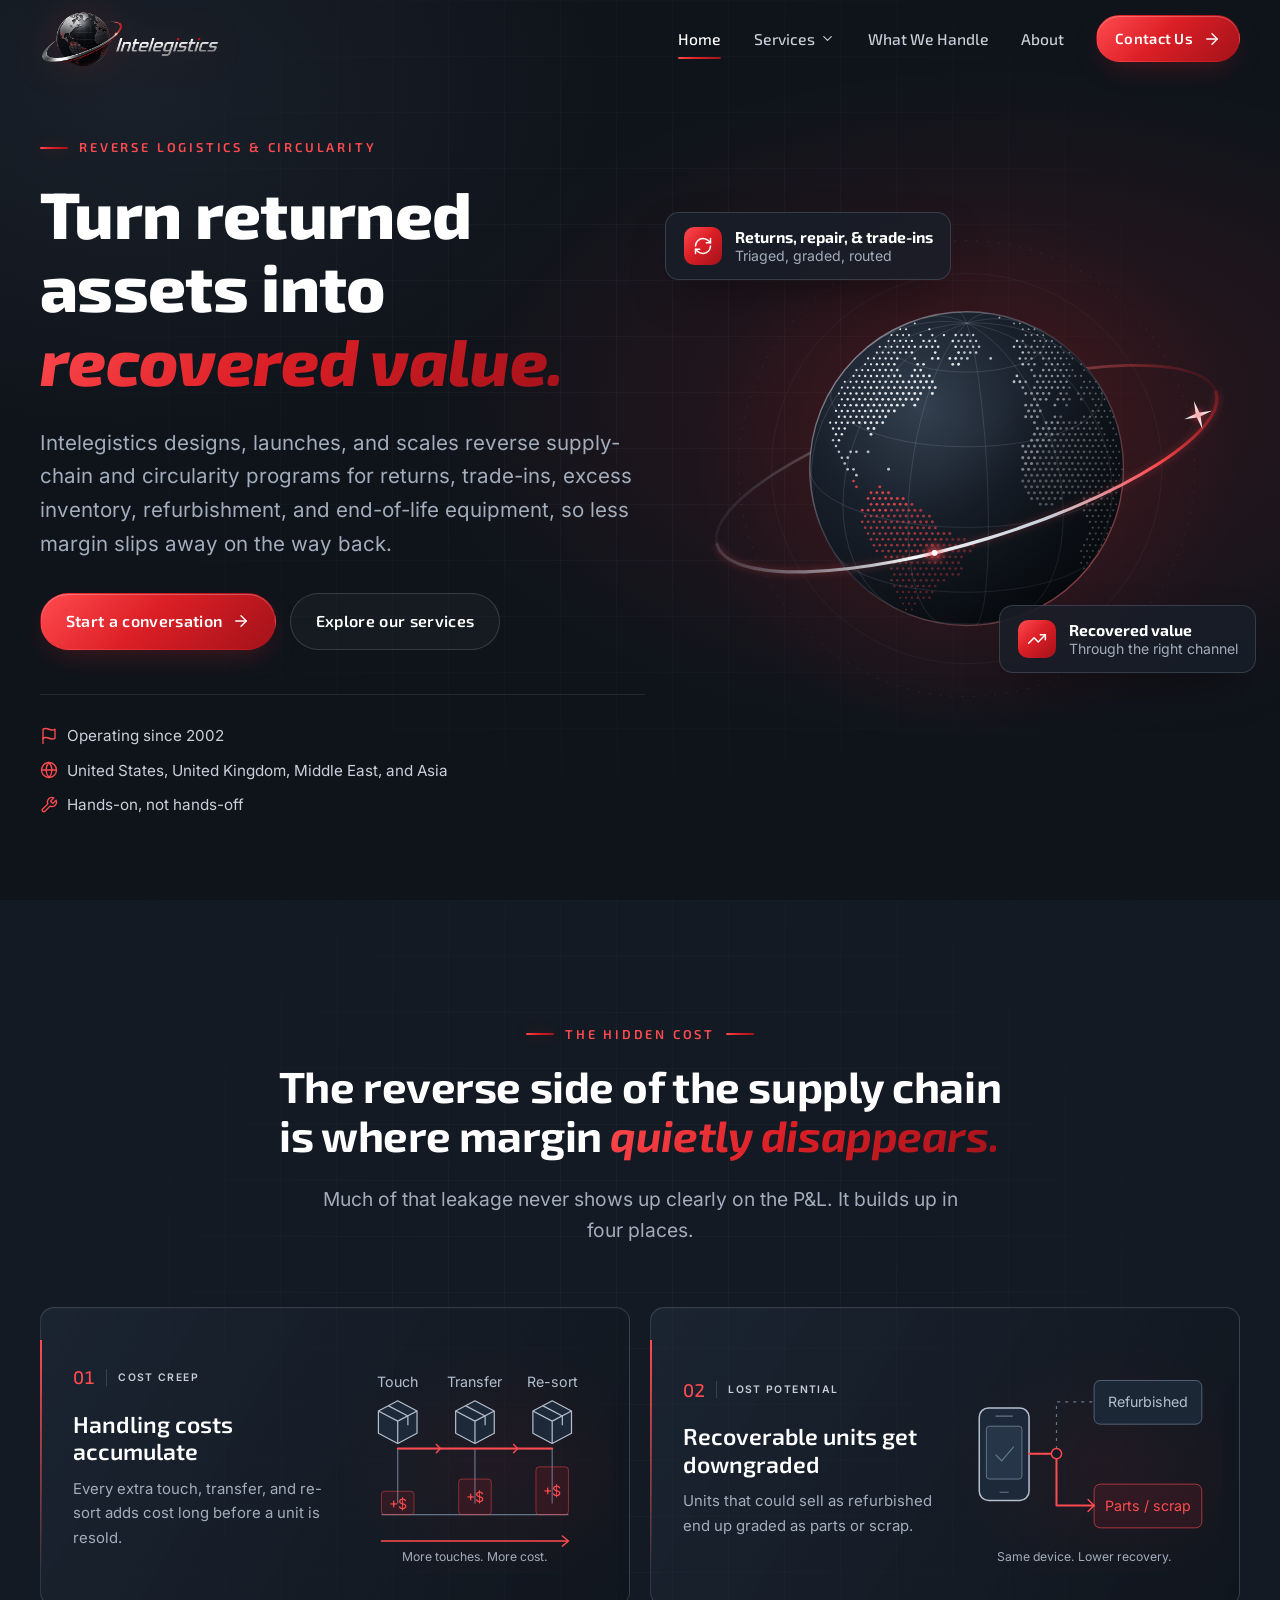
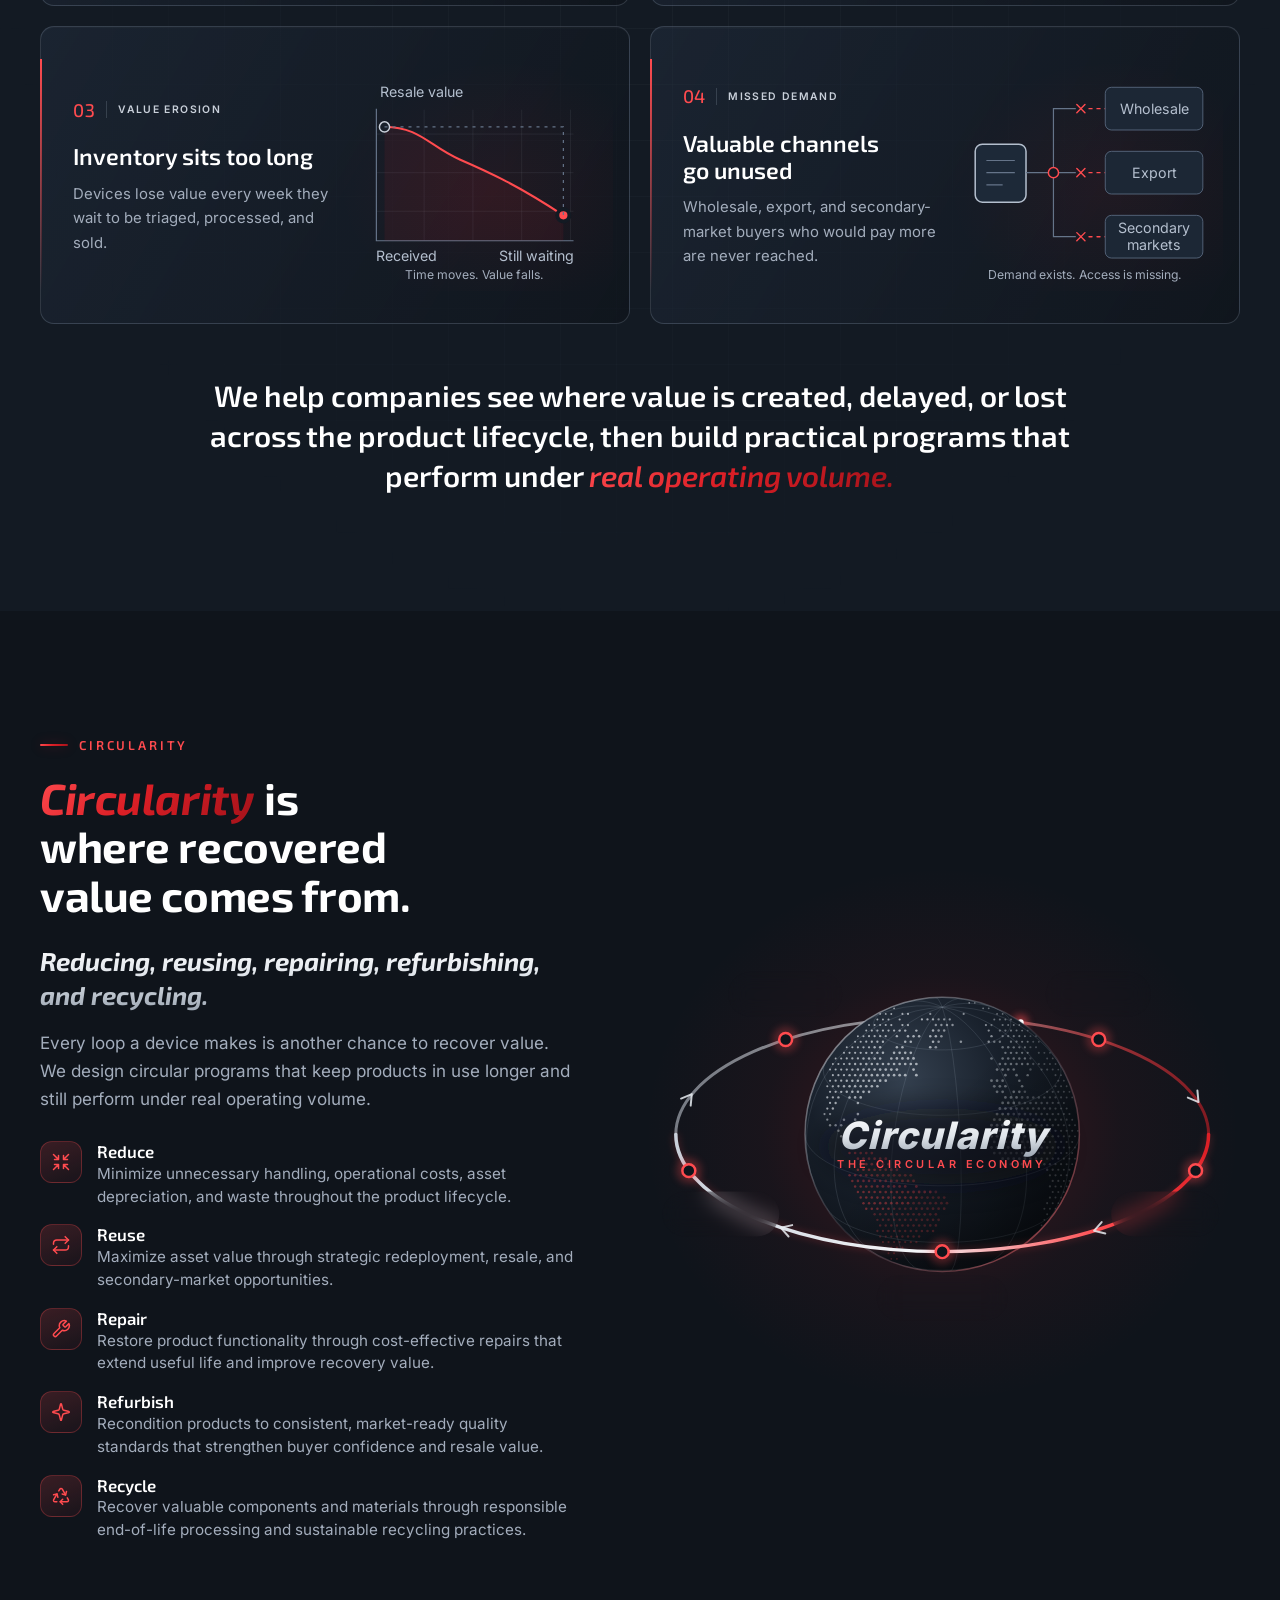
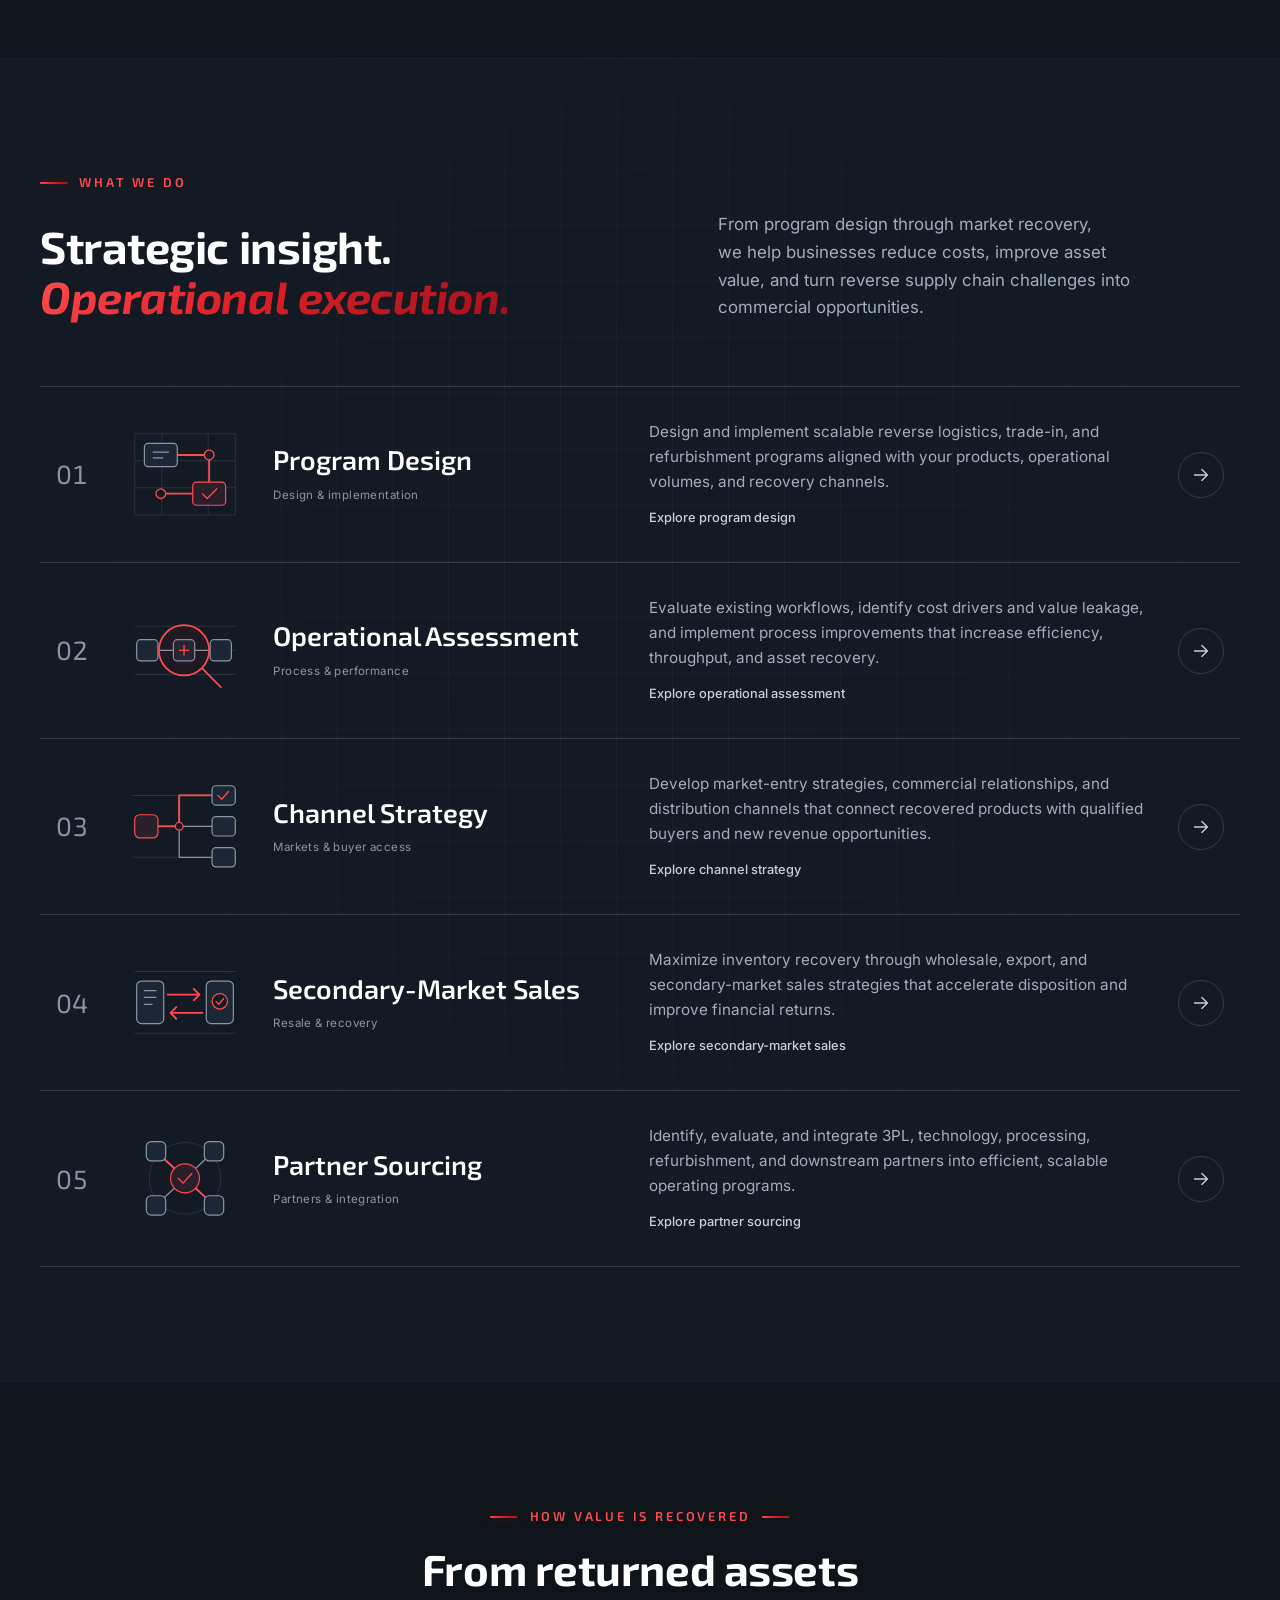
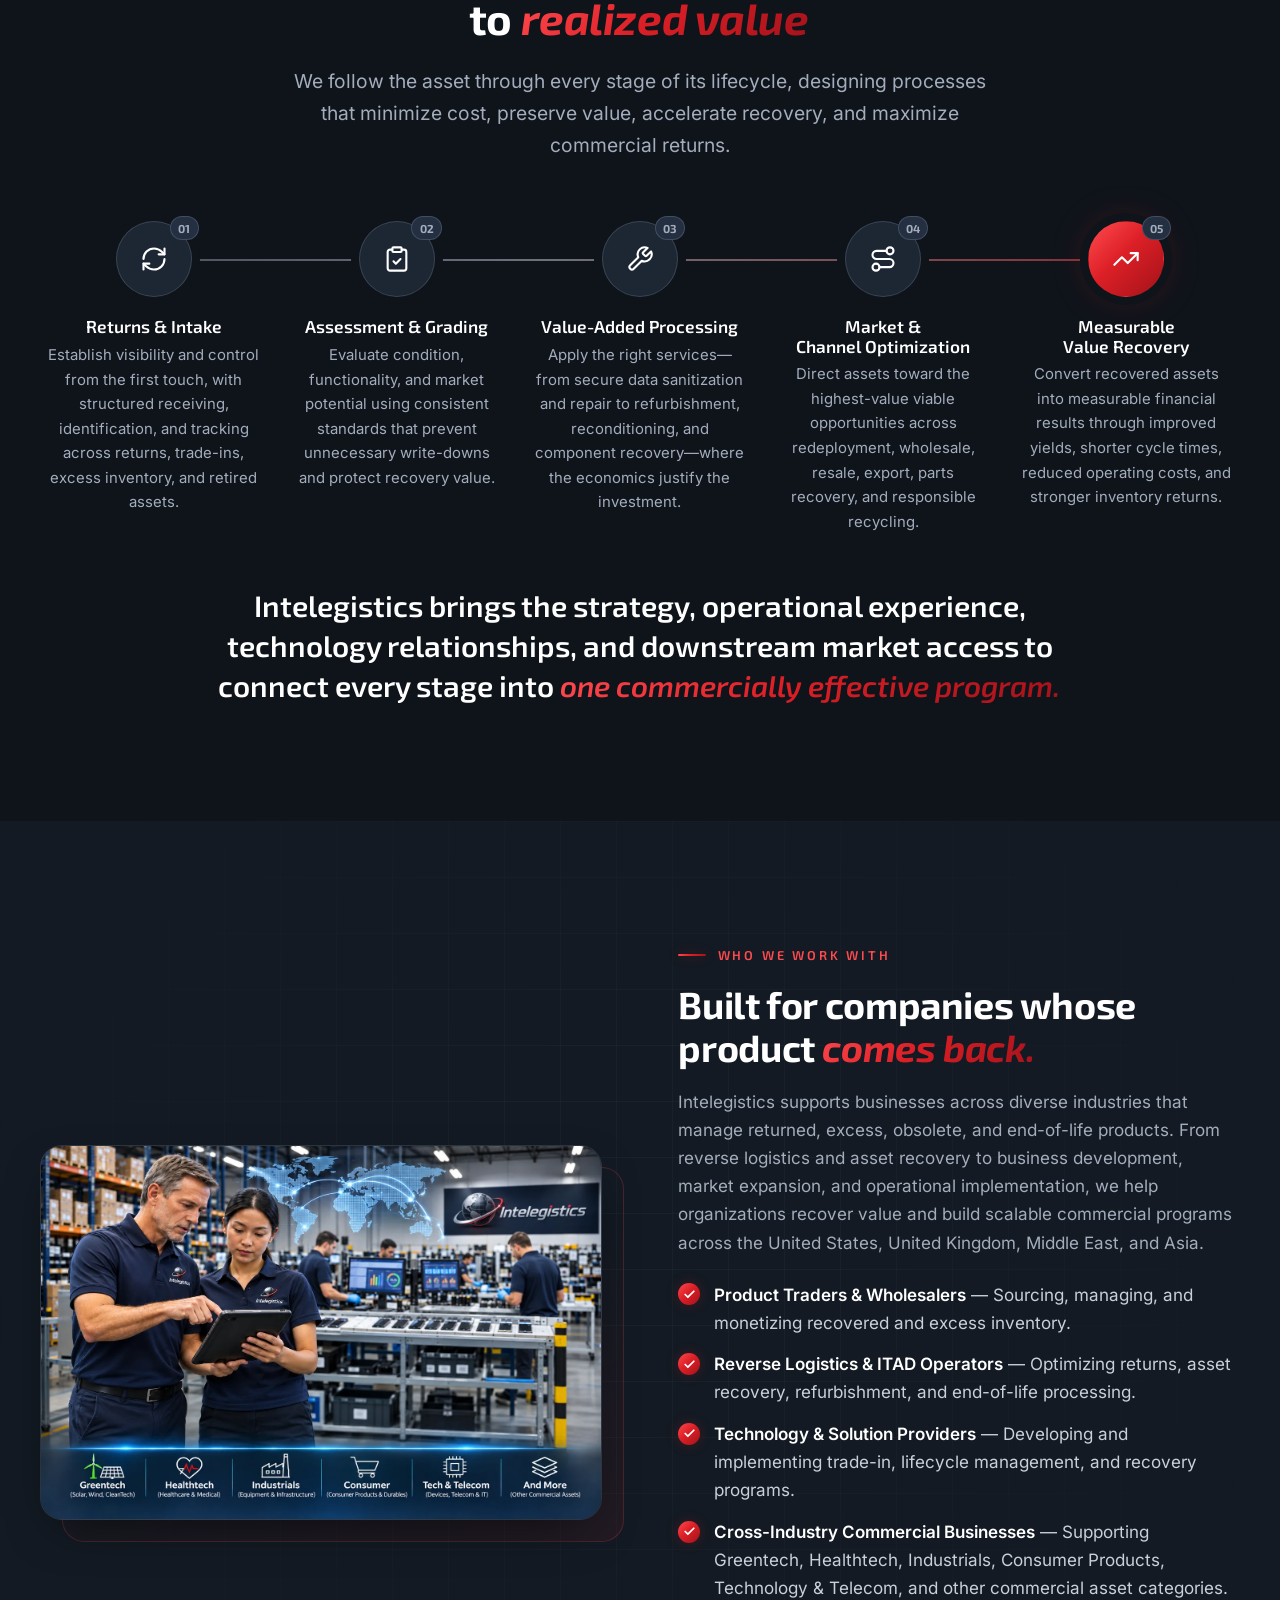
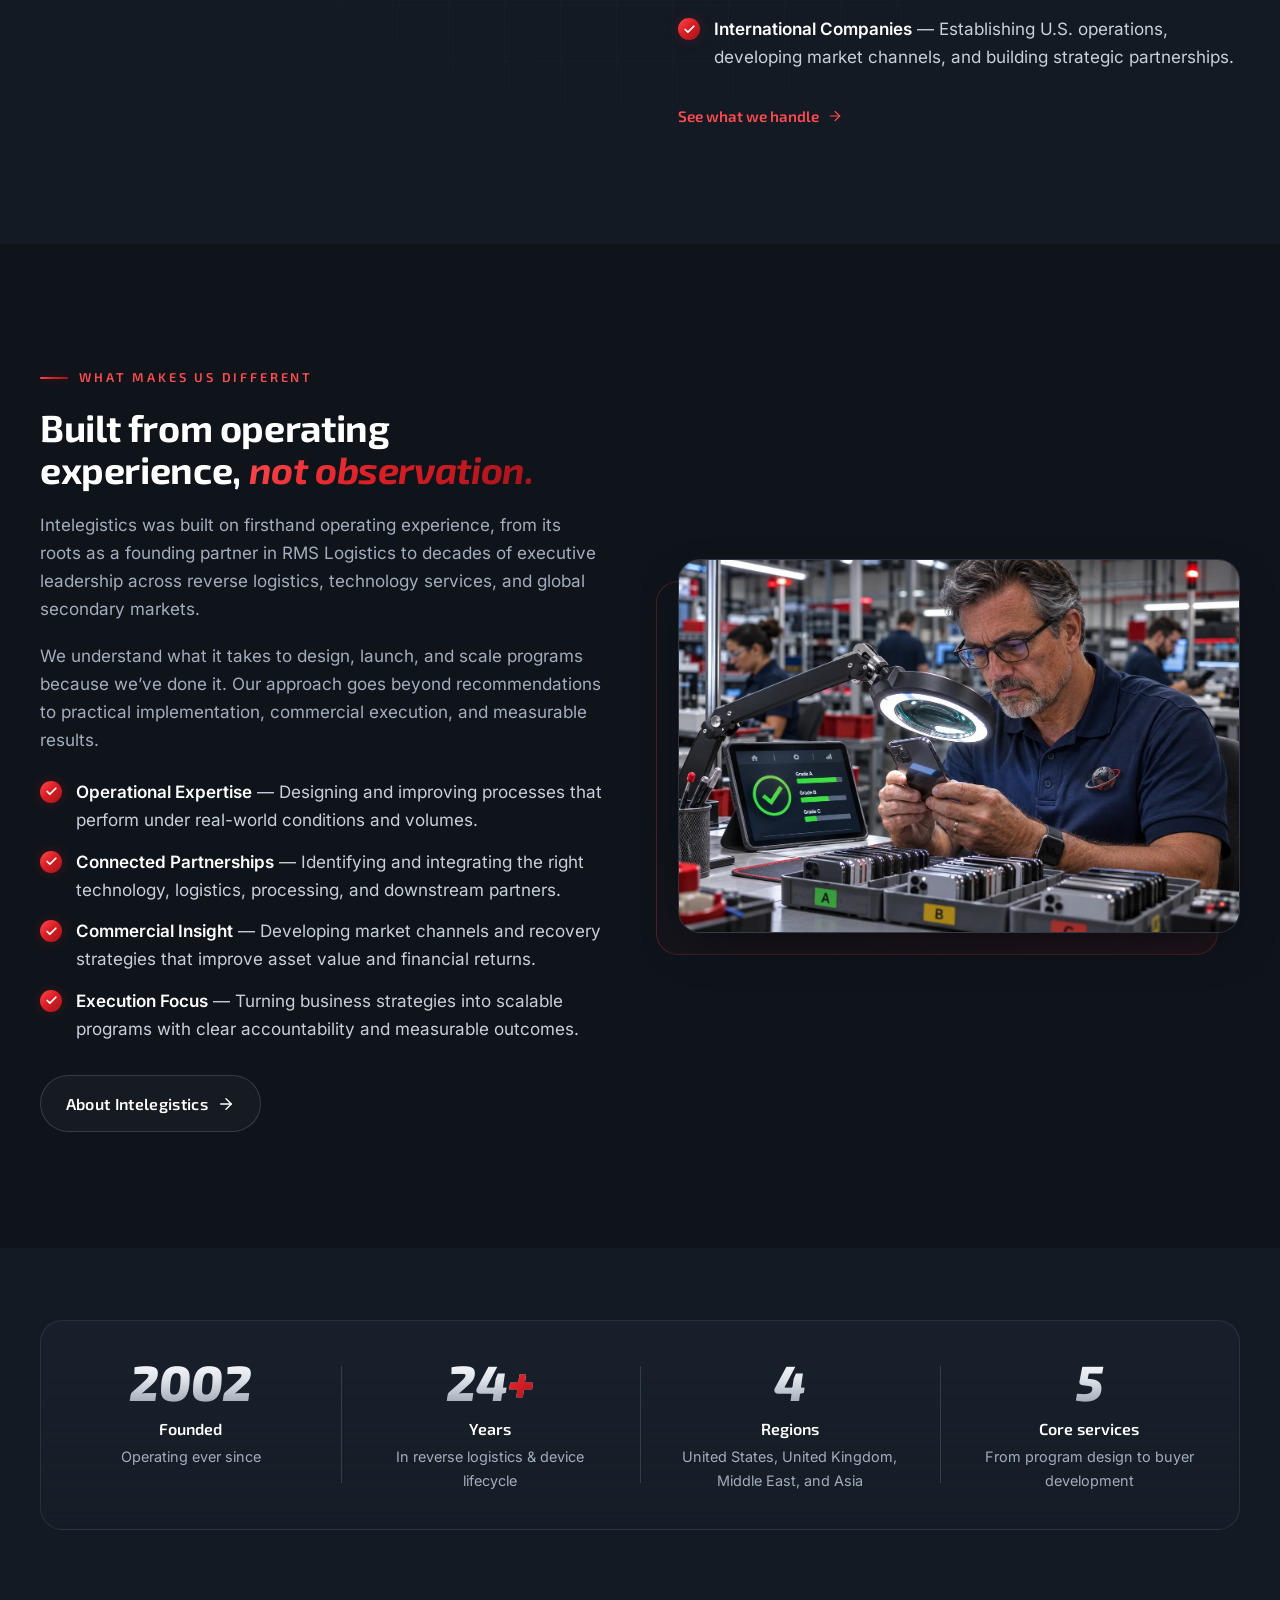
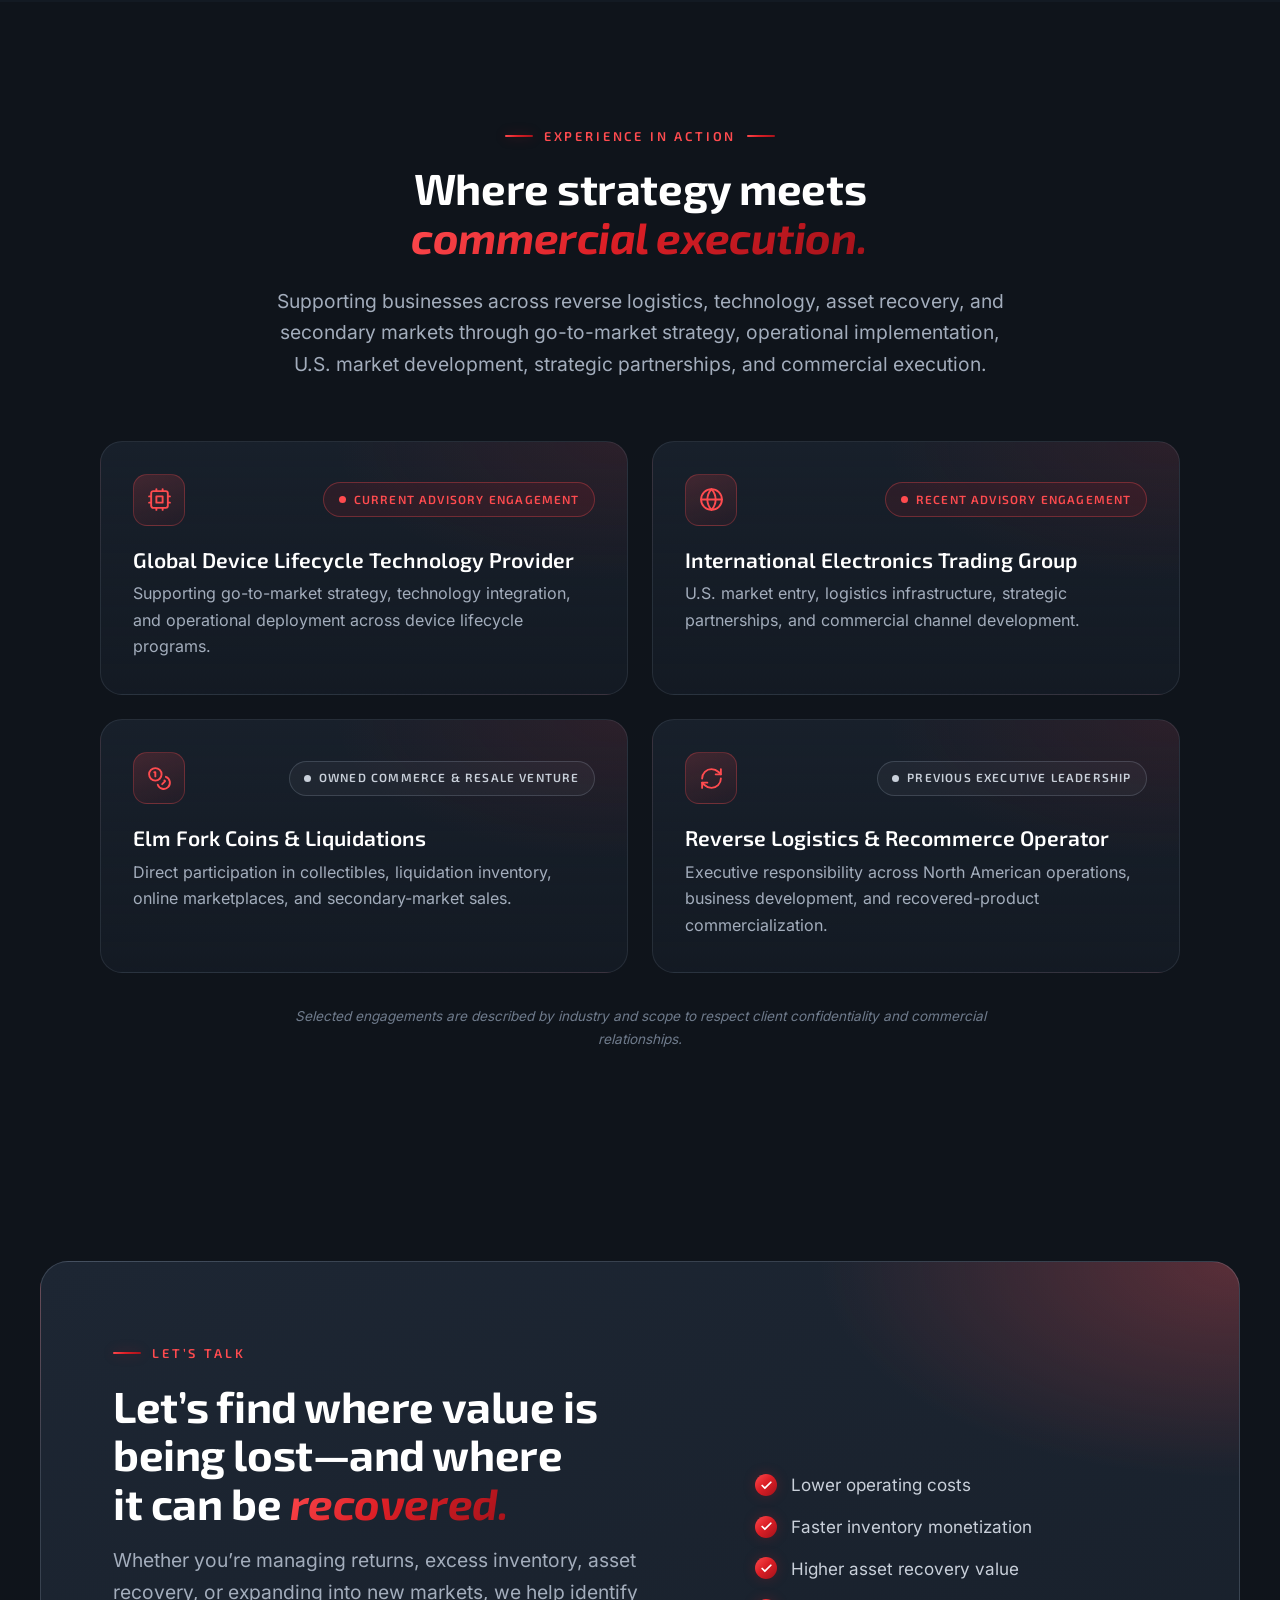
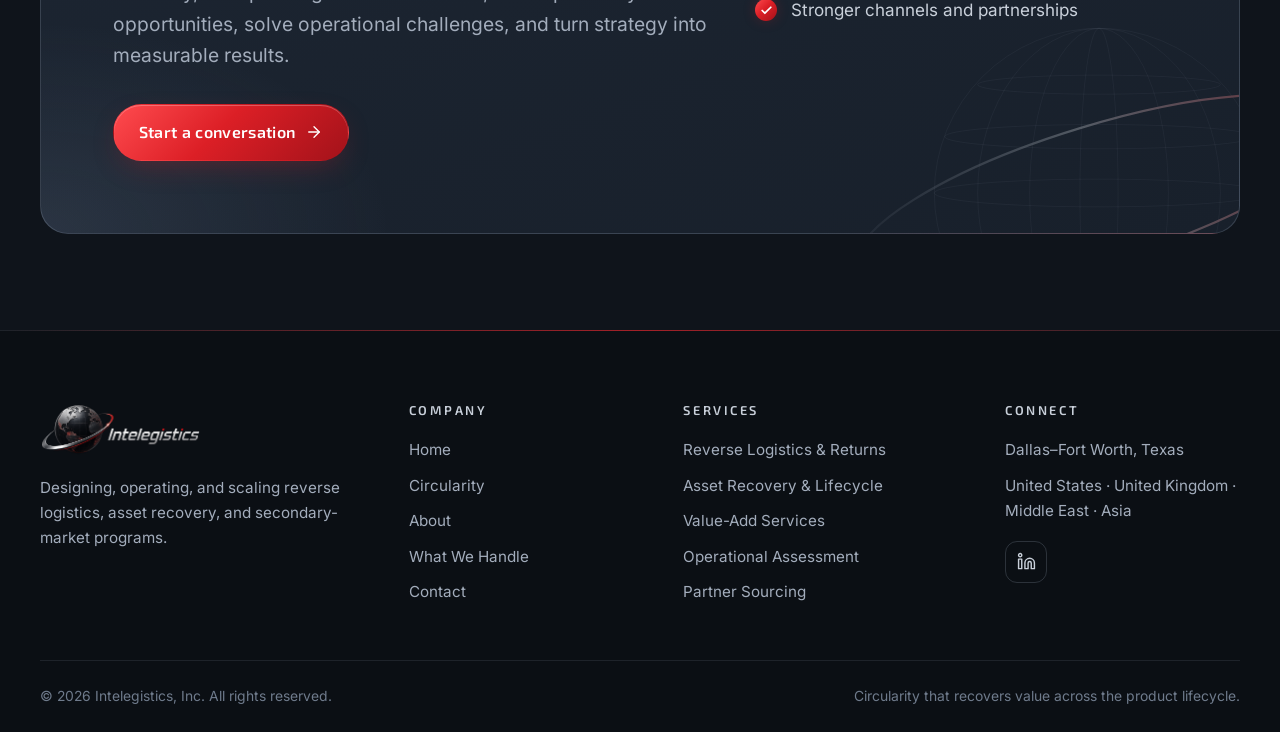
==== commit ac09c58b: "Add files via upload" ====
--- a/index.html
+++ b/index.html
@@ -289,22 +289,88 @@
   </div>
 </section>
 
-<section class="section section--alt" id="services">
-  <div class="texture-grid"></div>
-  <div class="container">
-    <div class="section-head center reveal">
-  <span class="eyebrow">What we do</span>
-  <h2>Strategic insight. <span class="text-red">Operational execution.</span></h2>
-  <p class="lead">From program design through market recovery, we help businesses reduce costs, improve asset value, and turn reverse supply chain challenges into commercial opportunities.</p>
-</div>
-    <div class="services-grid reveal-stagger">
-      <a class="card" href="return-logistics.html"><div class="icon-tile"><svg class="icon" viewBox="0 0 24 24" fill="none" stroke="currentColor" stroke-width="1.8" stroke-linecap="round" stroke-linejoin="round" aria-hidden="true"><circle cx="6" cy="19" r="3"/><path d="M9 19h8.5a3.5 3.5 0 0 0 0-7h-11a3.5 3.5 0 0 1 0-7H15"/><circle cx="18" cy="5" r="3"/></svg></div><h3>Program Design</h3><p>Design and implement scalable reverse logistics, trade-in, and refurbishment programs aligned with your products, operational volumes, and recovery channels.</p><span class="link-arrow">Learn more <svg class="icon" viewBox="0 0 24 24" fill="none" stroke="currentColor" stroke-width="1.8" stroke-linecap="round" stroke-linejoin="round" aria-hidden="true"><path d="M5 12h14"/><path d="m12 5 7 7-7 7"/></svg></span></a>
-      <a class="card" href="return-logistics.html#assessment"><div class="icon-tile"><svg class="icon" viewBox="0 0 24 24" fill="none" stroke="currentColor" stroke-width="1.8" stroke-linecap="round" stroke-linejoin="round" aria-hidden="true"><rect x="8" y="2" width="8" height="4" rx="1"/><path d="M16 4h2a2 2 0 0 1 2 2v14a2 2 0 0 1-2 2H6a2 2 0 0 1-2-2V6a2 2 0 0 1 2-2h2"/><path d="m9 14 2 2 4-4"/></svg></div><h3>Operational Assessment</h3><p>Evaluate existing workflows, identify cost drivers and value leakage, and implement process improvements that increase efficiency, throughput, and asset recovery.</p><span class="link-arrow">Learn more <svg class="icon" viewBox="0 0 24 24" fill="none" stroke="currentColor" stroke-width="1.8" stroke-linecap="round" stroke-linejoin="round" aria-hidden="true"><path d="M5 12h14"/><path d="m12 5 7 7-7 7"/></svg></span></a>
-      <a class="card" href="value-add-services.html#channels"><div class="icon-tile"><svg class="icon" viewBox="0 0 24 24" fill="none" stroke="currentColor" stroke-width="1.8" stroke-linecap="round" stroke-linejoin="round" aria-hidden="true"><path d="M8 3 4 7l4 4"/><path d="M4 7h16"/><path d="m16 21 4-4-4-4"/><path d="M20 17H4"/></svg></div><h3>Channel Strategy</h3><p>Develop market-entry strategies, commercial relationships, and distribution channels that connect recovered products with qualified buyers and new revenue opportunities.</p><span class="link-arrow">Learn more <svg class="icon" viewBox="0 0 24 24" fill="none" stroke="currentColor" stroke-width="1.8" stroke-linecap="round" stroke-linejoin="round" aria-hidden="true"><path d="M5 12h14"/><path d="m12 5 7 7-7 7"/></svg></span></a>
-      <a class="card" href="value-add-services.html#secondary-markets"><div class="icon-tile"><svg class="icon" viewBox="0 0 24 24" fill="none" stroke="currentColor" stroke-width="1.8" stroke-linecap="round" stroke-linejoin="round" aria-hidden="true"><circle cx="12" cy="12" r="10"/><path d="M2 12h20"/><path d="M12 2a15.3 15.3 0 0 1 4 10 15.3 15.3 0 0 1-4 10 15.3 15.3 0 0 1-4-10 15.3 15.3 0 0 1 4-10z"/></svg></div><h3>Secondary-Market Sales</h3><p>Maximize inventory recovery through wholesale, export, and secondary-market sales strategies that accelerate disposition and improve financial returns.</p><span class="link-arrow">Learn more <svg class="icon" viewBox="0 0 24 24" fill="none" stroke="currentColor" stroke-width="1.8" stroke-linecap="round" stroke-linejoin="round" aria-hidden="true"><path d="M5 12h14"/><path d="m12 5 7 7-7 7"/></svg></span></a>
-      <a class="card" href="value-add-services.html#partners"><div class="icon-tile"><svg class="icon" viewBox="0 0 24 24" fill="none" stroke="currentColor" stroke-width="1.8" stroke-linecap="round" stroke-linejoin="round" aria-hidden="true"><rect x="9" y="2" width="6" height="6" rx="1.5"/><rect x="2" y="16" width="6" height="6" rx="1.5"/><rect x="16" y="16" width="6" height="6" rx="1.5"/><path d="M12 8v4"/><path d="M5 16v-2a2 2 0 0 1 2-2h10a2 2 0 0 1 2 2v2"/></svg></div><h3>Partner Sourcing</h3><p>Identify, evaluate, and integrate 3PL, technology, processing, refurbishment, and downstream partners into efficient, scalable operating programs.</p><span class="link-arrow">Learn more <svg class="icon" viewBox="0 0 24 24" fill="none" stroke="currentColor" stroke-width="1.8" stroke-linecap="round" stroke-linejoin="round" aria-hidden="true"><path d="M5 12h14"/><path d="m12 5 7 7-7 7"/></svg></span></a>
-    </div>
-  </div>
+<section class="section section--alt services-section" id="services" aria-labelledby="services-title">
+  <div class="texture-grid"></div>
+  <div class="container">
+    <div class="services-heading reveal">
+      <span class="eyebrow">What we do</span>
+      <h2 id="services-title">Strategic insight.<br><span class="text-red">Operational execution.</span></h2>
+      <p class="lead">From program design through market recovery, we help businesses reduce costs, improve asset value, and turn reverse supply chain challenges into commercial opportunities.</p>
+    </div>
+    <ol class="service-list reveal-stagger">
+      <li>
+        <a class="service-row" href="return-logistics.html" aria-labelledby="service-design-title">
+          <span class="service-index" aria-hidden="true">01</span>
+          <svg class="service-art" viewBox="0 0 120 100" fill="none" aria-hidden="true" focusable="false">
+            <path class="service-guide" d="M8 8h104v84H8Z M8 36h104M8 64h104M36 8v84m48-84v84"/>
+            <path class="service-route" d="M35 30h50v40H35"/>
+            <rect class="service-node" x="18" y="18" width="34" height="24" rx="4"/><path class="service-line" d="M27 27h16m-16 6h10"/>
+            <rect class="service-node service-node--accent" x="68" y="58" width="34" height="24" rx="4"/><path class="service-accent" d="m78 70 5 5 10-10"/>
+            <circle class="service-point" cx="85" cy="30" r="5"/><circle class="service-point" cx="35" cy="70" r="5"/>
+          </svg>
+          <div class="service-name"><h3 id="service-design-title">Program Design</h3><span class="service-scope">Design &amp; implementation</span></div>
+          <div class="service-detail"><p>Design and implement scalable reverse logistics, trade-in, and refurbishment programs aligned with your products, operational volumes, and recovery channels.</p><span class="service-explore">Explore program design</span></div>
+          <span class="service-arrow" aria-hidden="true"><svg viewBox="0 0 24 24" fill="none"><path d="M5 12h14m-6-6 6 6-6 6"/></svg></span>
+        </a>
+      </li>
+      <li>
+        <a class="service-row" href="return-logistics.html#assessment" aria-labelledby="service-assessment-title">
+          <span class="service-index" aria-hidden="true">02</span>
+          <svg class="service-art" viewBox="0 0 120 100" fill="none" aria-hidden="true" focusable="false">
+            <path class="service-guide" d="M8 25h104M8 50h104M8 75h104"/><path class="service-line" d="M13 50h94"/>
+            <rect class="service-node" x="10" y="39" width="22" height="22" rx="4"/><rect class="service-node" x="48" y="39" width="22" height="22" rx="4"/><rect class="service-node" x="86" y="39" width="22" height="22" rx="4"/>
+            <circle class="service-lens" cx="59" cy="50" r="26"/><path class="service-route" d="m78 69 19 19"/><path class="service-accent" d="M54 50h10m-5-5v10"/>
+          </svg>
+          <div class="service-name"><h3 id="service-assessment-title">Operational Assessment</h3><span class="service-scope">Process &amp; performance</span></div>
+          <div class="service-detail"><p>Evaluate existing workflows, identify cost drivers and value leakage, and implement process improvements that increase efficiency, throughput, and asset recovery.</p><span class="service-explore">Explore operational assessment</span></div>
+          <span class="service-arrow" aria-hidden="true"><svg viewBox="0 0 24 24" fill="none"><path d="M5 12h14m-6-6 6 6-6 6"/></svg></span>
+        </a>
+      </li>
+      <li>
+        <a class="service-row" href="value-add-services.html#channels" aria-labelledby="service-channels-title">
+          <span class="service-index" aria-hidden="true">03</span>
+          <svg class="service-art" viewBox="0 0 120 100" fill="none" aria-hidden="true" focusable="false">
+            <path class="service-guide" d="M6 18h108M6 50h108M6 82h108"/>
+            <path class="service-line" d="M29 50h25V18h34M54 50h34M54 50v32h34"/><path class="service-route" d="M29 50h25V18h34"/>
+            <rect class="service-node service-node--accent" x="8" y="38" width="24" height="24" rx="5"/>
+            <rect class="service-node" x="88" y="8" width="24" height="20" rx="4"/><rect class="service-node" x="88" y="40" width="24" height="20" rx="4"/><rect class="service-node" x="88" y="72" width="24" height="20" rx="4"/>
+            <circle class="service-point" cx="54" cy="50" r="4"/><path class="service-accent" d="m94 18 4 4 7-8"/>
+          </svg>
+          <div class="service-name"><h3 id="service-channels-title">Channel Strategy</h3><span class="service-scope">Markets &amp; buyer access</span></div>
+          <div class="service-detail"><p>Develop market-entry strategies, commercial relationships, and distribution channels that connect recovered products with qualified buyers and new revenue opportunities.</p><span class="service-explore">Explore channel strategy</span></div>
+          <span class="service-arrow" aria-hidden="true"><svg viewBox="0 0 24 24" fill="none"><path d="M5 12h14m-6-6 6 6-6 6"/></svg></span>
+        </a>
+      </li>
+      <li>
+        <a class="service-row" href="value-add-services.html#secondary-markets" aria-labelledby="service-sales-title">
+          <span class="service-index" aria-hidden="true">04</span>
+          <svg class="service-art" viewBox="0 0 120 100" fill="none" aria-hidden="true" focusable="false">
+            <path class="service-guide" d="M8 82h104M8 18h104"/>
+            <g class="service-node"><rect x="10" y="28" width="28" height="44" rx="5"/><rect x="82" y="28" width="28" height="44" rx="5"/></g>
+            <path class="service-line" d="M18 38h12m-12 7h12m-12 7h8"/><path class="service-route" d="M42 42h33m-6-6 6 6-6 6M78 61H45m6-6-6 6 6 6"/>
+            <circle class="service-point" cx="96" cy="49" r="8"/><path class="service-accent" d="m92 49 3 3 5-6"/>
+          </svg>
+          <div class="service-name"><h3 id="service-sales-title">Secondary-Market Sales</h3><span class="service-scope">Resale &amp; recovery</span></div>
+          <div class="service-detail"><p>Maximize inventory recovery through wholesale, export, and secondary-market sales strategies that accelerate disposition and improve financial returns.</p><span class="service-explore">Explore secondary-market sales</span></div>
+          <span class="service-arrow" aria-hidden="true"><svg viewBox="0 0 24 24" fill="none"><path d="M5 12h14m-6-6 6 6-6 6"/></svg></span>
+        </a>
+      </li>
+      <li>
+        <a class="service-row" href="value-add-services.html#partners" aria-labelledby="service-partners-title">
+          <span class="service-index" aria-hidden="true">05</span>
+          <svg class="service-art" viewBox="0 0 120 100" fill="none" aria-hidden="true" focusable="false">
+            <circle class="service-guide" cx="60" cy="50" r="37"/><path class="service-line" d="m30 22 30 28 30-28M60 50 30 78m30-28 30 28"/>
+            <path class="service-route" d="M30 22 60 50l30 28"/>
+            <rect class="service-node" x="20" y="12" width="20" height="20" rx="5"/><rect class="service-node" x="80" y="12" width="20" height="20" rx="5"/><rect class="service-node" x="20" y="68" width="20" height="20" rx="5"/><rect class="service-node" x="80" y="68" width="20" height="20" rx="5"/>
+            <circle class="service-node service-node--accent" cx="60" cy="50" r="15"/><path class="service-accent" d="m53 50 5 5 9-10"/>
+          </svg>
+          <div class="service-name"><h3 id="service-partners-title">Partner Sourcing</h3><span class="service-scope">Partners &amp; integration</span></div>
+          <div class="service-detail"><p>Identify, evaluate, and integrate 3PL, technology, processing, refurbishment, and downstream partners into efficient, scalable operating programs.</p><span class="service-explore">Explore partner sourcing</span></div>
+          <span class="service-arrow" aria-hidden="true"><svg viewBox="0 0 24 24" fill="none"><path d="M5 12h14m-6-6 6 6-6 6"/></svg></span>
+        </a>
+      </li>
+    </ol>
+  </div>
 </section>
 
 <section class="section">
--- a/assets/css/style.css
+++ b/assets/css/style.css
@@ -418,11 +418,94 @@
   margin-bottom: 1rem; display: block; font-style: italic;
 }
 
-/* Services grid: 5 items → 3 + 2 centered */
+/* Shared card grid used on the about and asset-category pages. */
 .services-grid { display: grid; grid-template-columns: repeat(6, 1fr); gap: 1.5rem; }
 .services-grid > * { grid-column: span 2; }
 .services-grid > *:nth-child(4) { grid-column: 2 / span 2; }
 .services-grid > *:nth-child(5) { grid-column: 4 / span 2; }
+
+/* ---------- Services: an illustrated capability index ---------- */
+.services-heading {
+  display: grid; grid-template-columns: 1.15fr 1fr; gap: 0 clamp(2rem, 6vw, 5rem);
+  align-items: end; margin-bottom: clamp(2.5rem, 5vw, 4rem);
+}
+.services-heading .eyebrow { grid-column: 1 / -1; justify-self: start; }
+.services-heading h2 { margin: 0; font-size: clamp(2rem, 3.5vw, 3rem); line-height: 1.13; }
+.services-heading .lead { margin: 0; max-width: 31rem; font-size: 1.05rem; }
+.service-list { list-style: none; margin: 0; padding: 0; border-top: 1px solid var(--line-strong); }
+.service-list > li { border-bottom: 1px solid var(--line-strong); }
+.service-row {
+  display: grid; grid-template-columns: 40px 116px minmax(0, .9fr) minmax(0, 1.3fr) 46px;
+  gap: clamp(1rem, 2.4vw, 2rem); align-items: center;
+  padding: 2rem 1rem; position: relative; isolation: isolate;
+}
+.service-row::before {
+  content: ""; position: absolute; inset: 0; z-index: -1; pointer-events: none;
+  background: linear-gradient(90deg, rgba(220,31,38,.09), rgba(196,210,230,.025) 70%, transparent);
+  opacity: 0; transition: opacity .25s;
+}
+.service-row:hover::before, .service-row:focus-visible::before { opacity: 1; }
+.service-row:focus-visible { outline-offset: -3px; border-radius: 0; }
+.service-index {
+  font-family: var(--font-display); font-size: 1.65rem; font-weight: 400;
+  font-variant-numeric: tabular-nums; line-height: 1; color: var(--silver-3);
+  transition: color .25s;
+}
+.service-art { display: block; width: 100%; max-width: 116px; overflow: visible; }
+.service-art path, .service-art rect, .service-art circle { vector-effect: non-scaling-stroke; }
+.service-guide { stroke: rgba(196,210,230,.12); stroke-width: 1; }
+.service-line { stroke: #8b95a3; stroke-width: 1.25; stroke-linecap: round; stroke-linejoin: round; }
+.service-route { stroke: var(--red-bright); stroke-width: 1.8; stroke-linecap: round; stroke-linejoin: round; }
+.service-node { fill: #1c2735; stroke: #8b95a3; stroke-width: 1.2; }
+.service-node--accent { fill: #2a202b; stroke: var(--red-bright); }
+.service-point { fill: var(--bg-alt); stroke: var(--red-bright); stroke-width: 1.3; }
+.service-accent { stroke: var(--red-bright); stroke-width: 1.3; stroke-linecap: round; stroke-linejoin: round; }
+.service-lens { fill: rgba(220,31,38,.06); stroke: var(--red-bright); stroke-width: 1.8; }
+.service-name h3 { font-size: clamp(1.4rem, 2.1vw, 1.75rem); font-weight: 600; line-height: 1.18; margin: 0 0 .6rem; text-wrap: pretty; }
+.service-scope { display: block; font-size: .72rem; color: var(--silver-3); letter-spacing: .035em; }
+.service-detail p { font-size: .95rem; line-height: 1.65; color: var(--muted); margin: 0; }
+.service-explore { display: inline-block; margin-top: .8rem; font-size: .8rem; font-weight: 500; color: var(--silver-2); transition: color .25s; }
+.service-arrow {
+  display: grid; place-items: center; width: 46px; height: 46px; border-radius: 50%;
+  border: 1px solid var(--line-strong); color: var(--silver-2);
+  transition: border-color .25s, background .25s, color .25s;
+}
+.service-arrow svg { width: 22px; height: 22px; stroke: currentColor; stroke-width: 1.5; stroke-linecap: round; stroke-linejoin: round; transition: transform .25s; }
+.service-row:is(:hover, :focus-visible) .service-index,
+.service-row:is(:hover, :focus-visible) .service-explore { color: var(--red-bright); }
+.service-row:is(:hover, :focus-visible) .service-arrow { background: var(--red); border-color: var(--red); color: #fff; }
+.service-row:is(:hover, :focus-visible) .service-arrow svg { transform: translateX(2px); }
+
+@media (max-width: 960px) {
+  .services-heading { grid-template-columns: 1fr; align-items: start; gap: 0; }
+  .services-heading h2 { margin-bottom: 1.25rem; }
+  .services-heading .lead { max-width: 42rem; }
+  .service-row { grid-template-columns: 32px 90px minmax(0, 1fr) 42px; gap: .5rem 1.4rem; padding: 1.75rem .5rem; }
+  .service-index { grid-column: 1; grid-row: 1; align-self: start; margin-top: .15rem; }
+  .service-art { grid-column: 2; grid-row: 1 / 3; align-self: center; }
+  .service-name { grid-column: 3; grid-row: 1; }
+  .service-detail { grid-column: 3; grid-row: 2; }
+  .service-arrow { grid-column: 4; grid-row: 1 / 3; width: 42px; height: 42px; }
+  .service-name h3 { margin-bottom: .35rem; }
+  .service-scope { margin-bottom: .5rem; }
+}
+@media (max-width: 600px) {
+  .service-row { grid-template-columns: 28px minmax(0, 1fr) 64px; gap: .75rem 1rem; padding: 1.5rem 0; }
+  .service-index { font-size: 1.3rem; }
+  .service-name { grid-column: 2; }
+  .service-name h3 { font-size: 1.4rem; }
+  .service-art { grid-column: 3; grid-row: 1; width: 64px; max-width: none; justify-self: end; }
+  .service-detail { grid-column: 2 / -1; }
+  .service-detail p { font-size: .93rem; }
+  .service-arrow { grid-column: 1; grid-row: 2; align-self: end; width: 28px; height: 28px; }
+  .service-arrow svg { width: 16px; height: 16px; }
+  .service-scope { font-size: .68rem; margin: 0; }
+}
+@media (max-width: 380px) {
+  .service-row { grid-template-columns: 28px minmax(0, 1fr) 48px; column-gap: .75rem; }
+  .service-art { width: 48px; }
+  .service-name h3 { font-size: 1.25rem; }
+}
 
 /* ---------- Leakage (problem) ---------- */
 .value-leakage { overflow: hidden; }
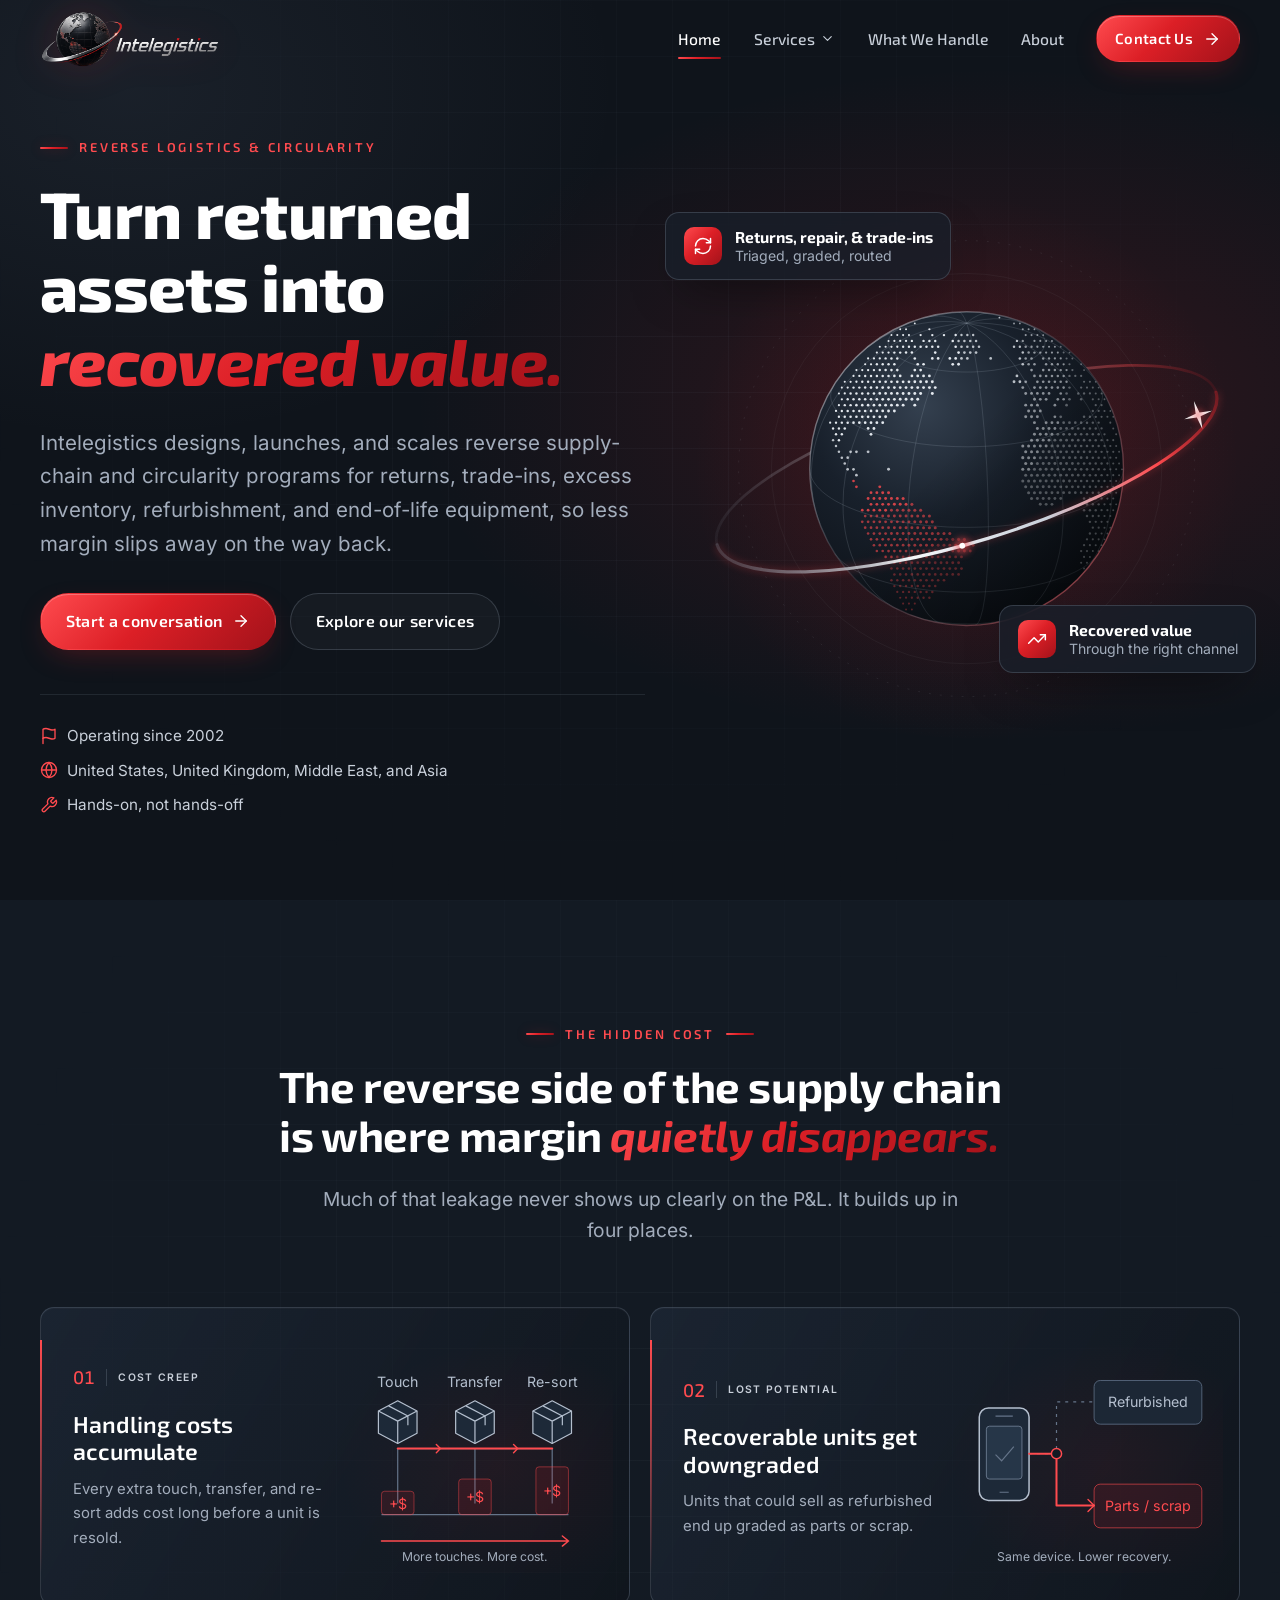
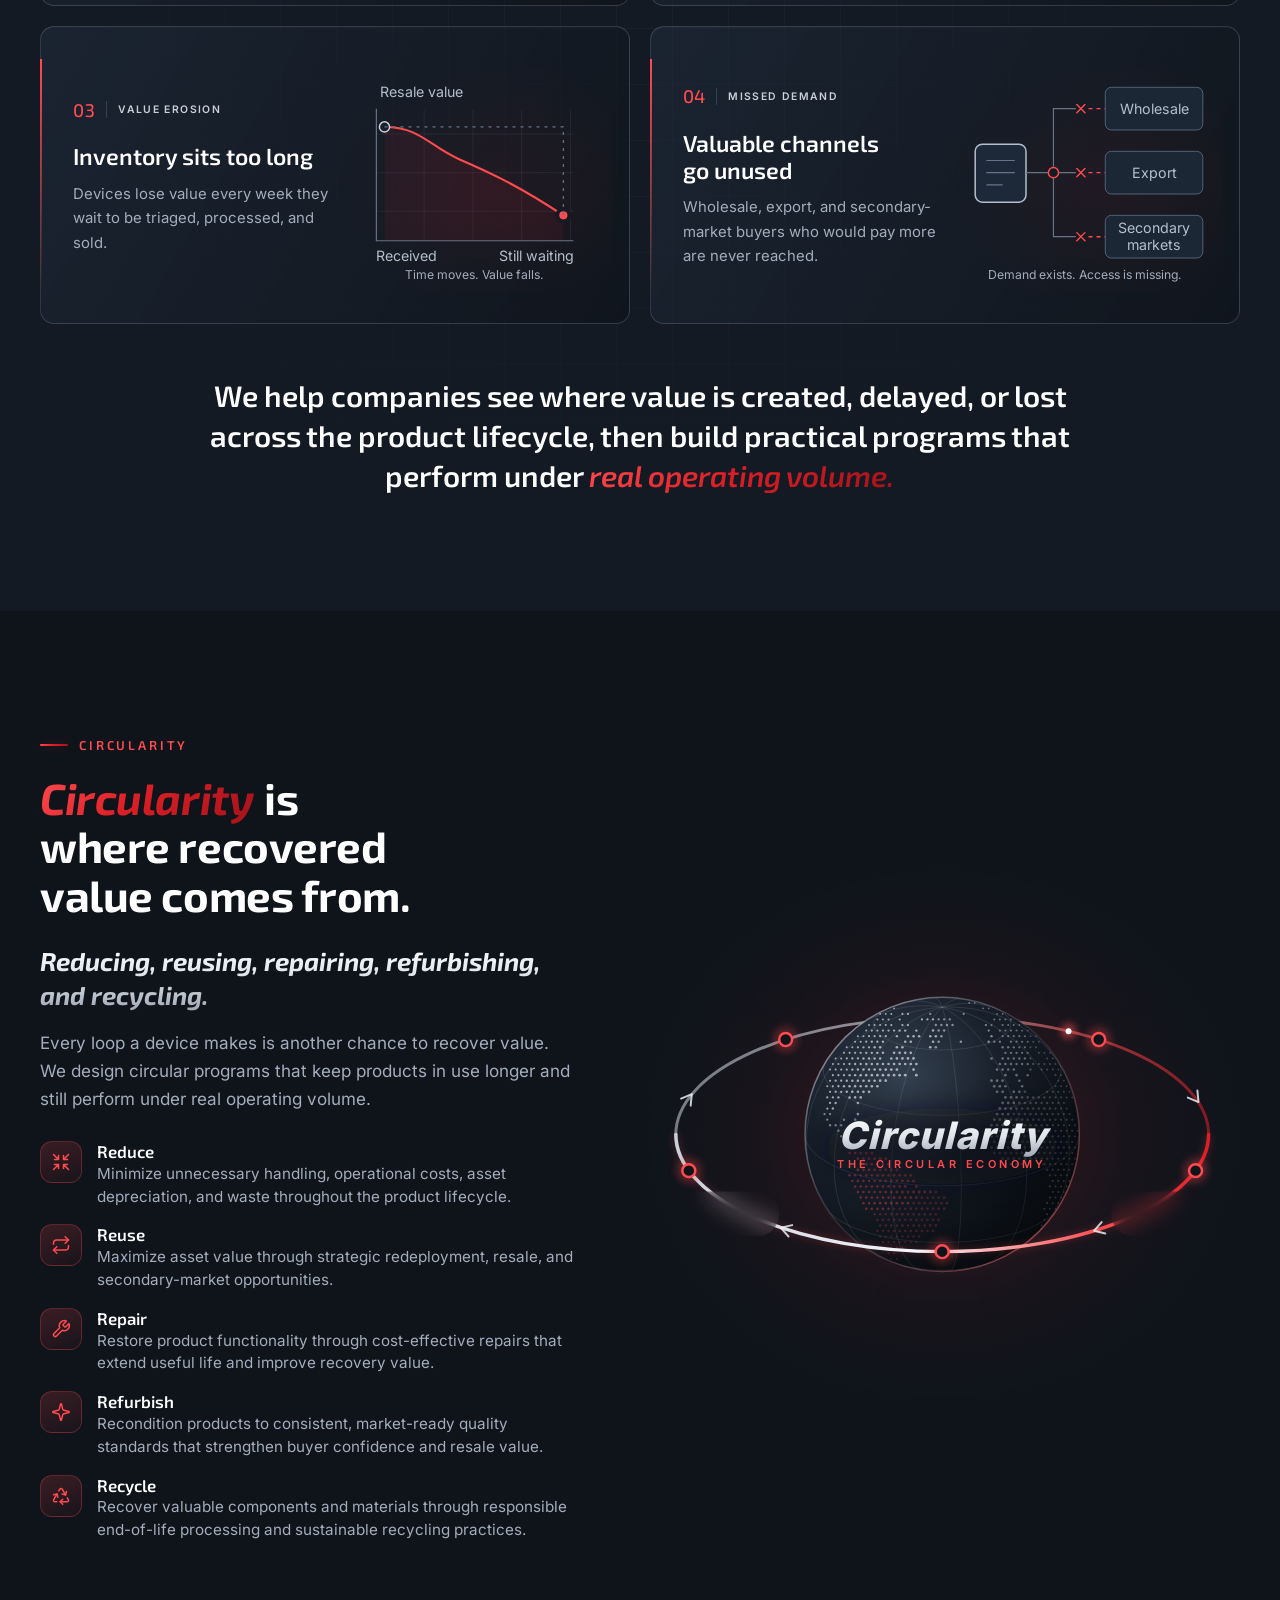
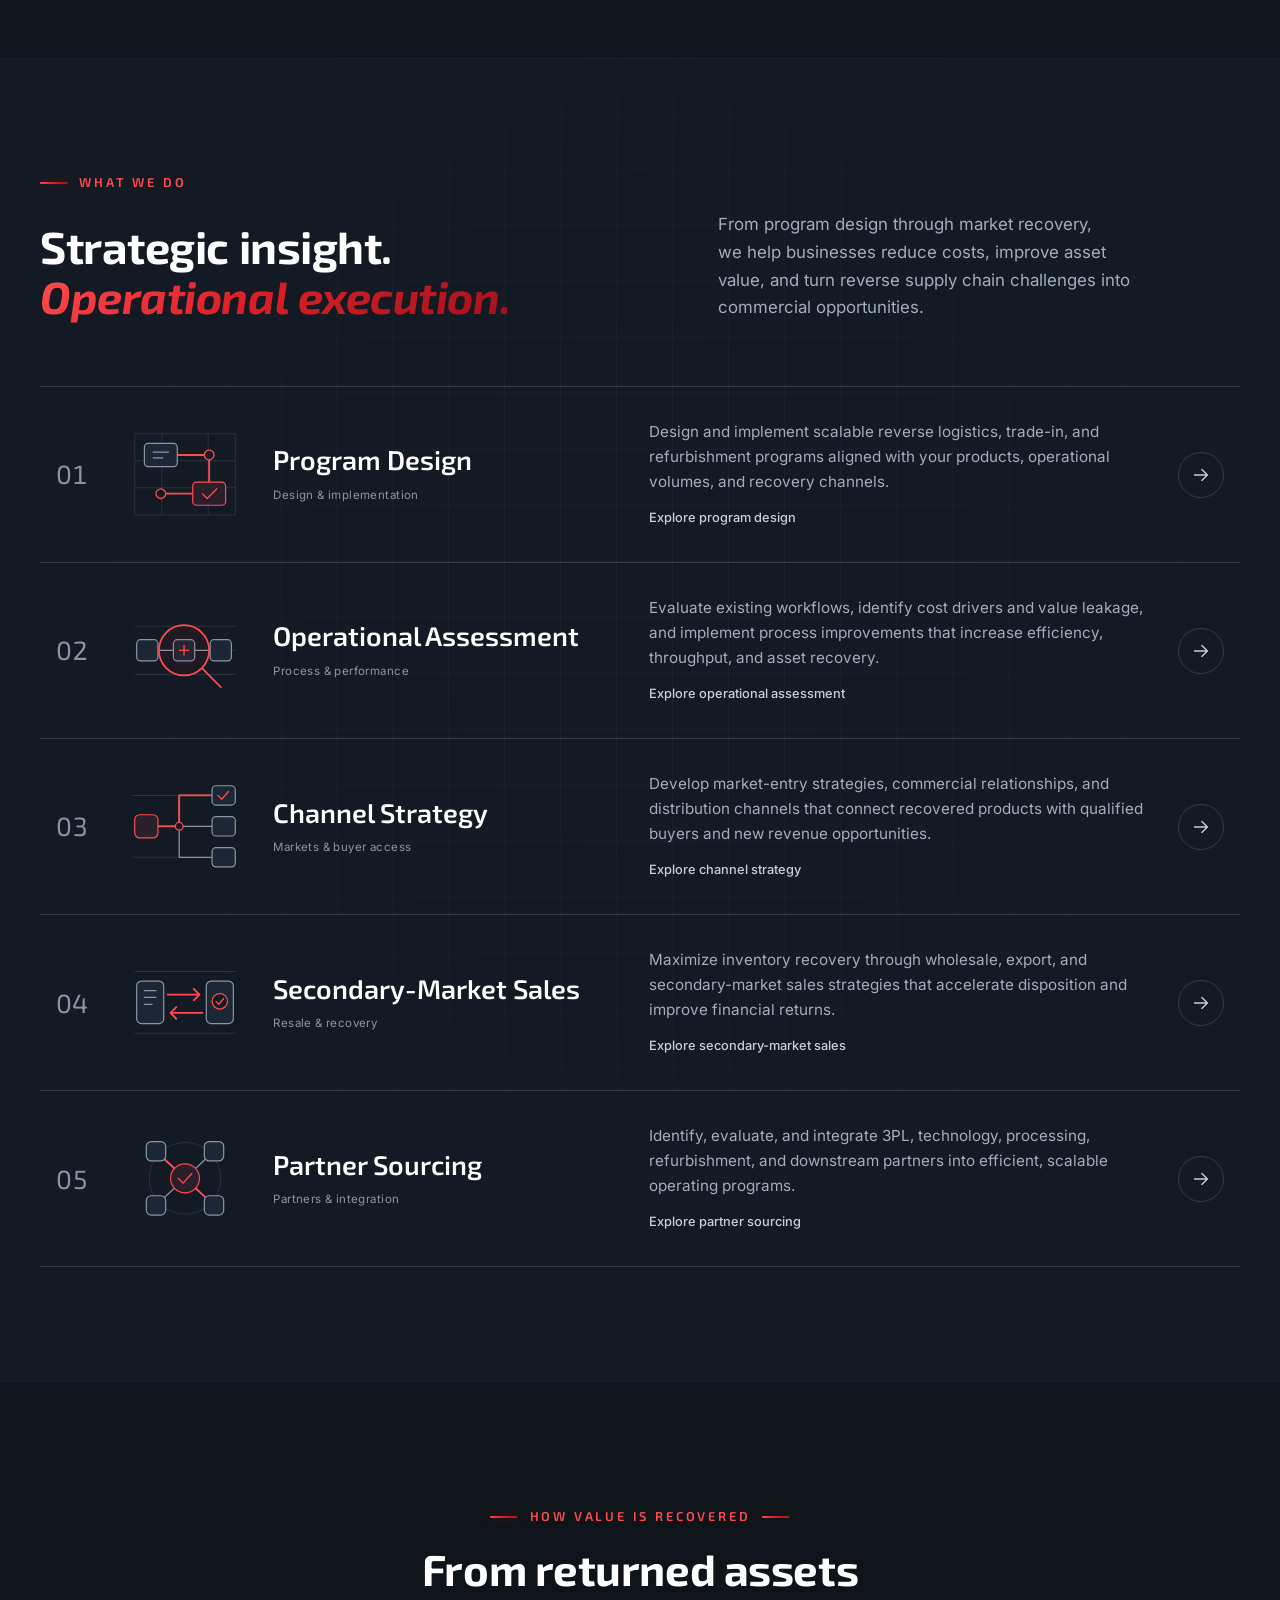
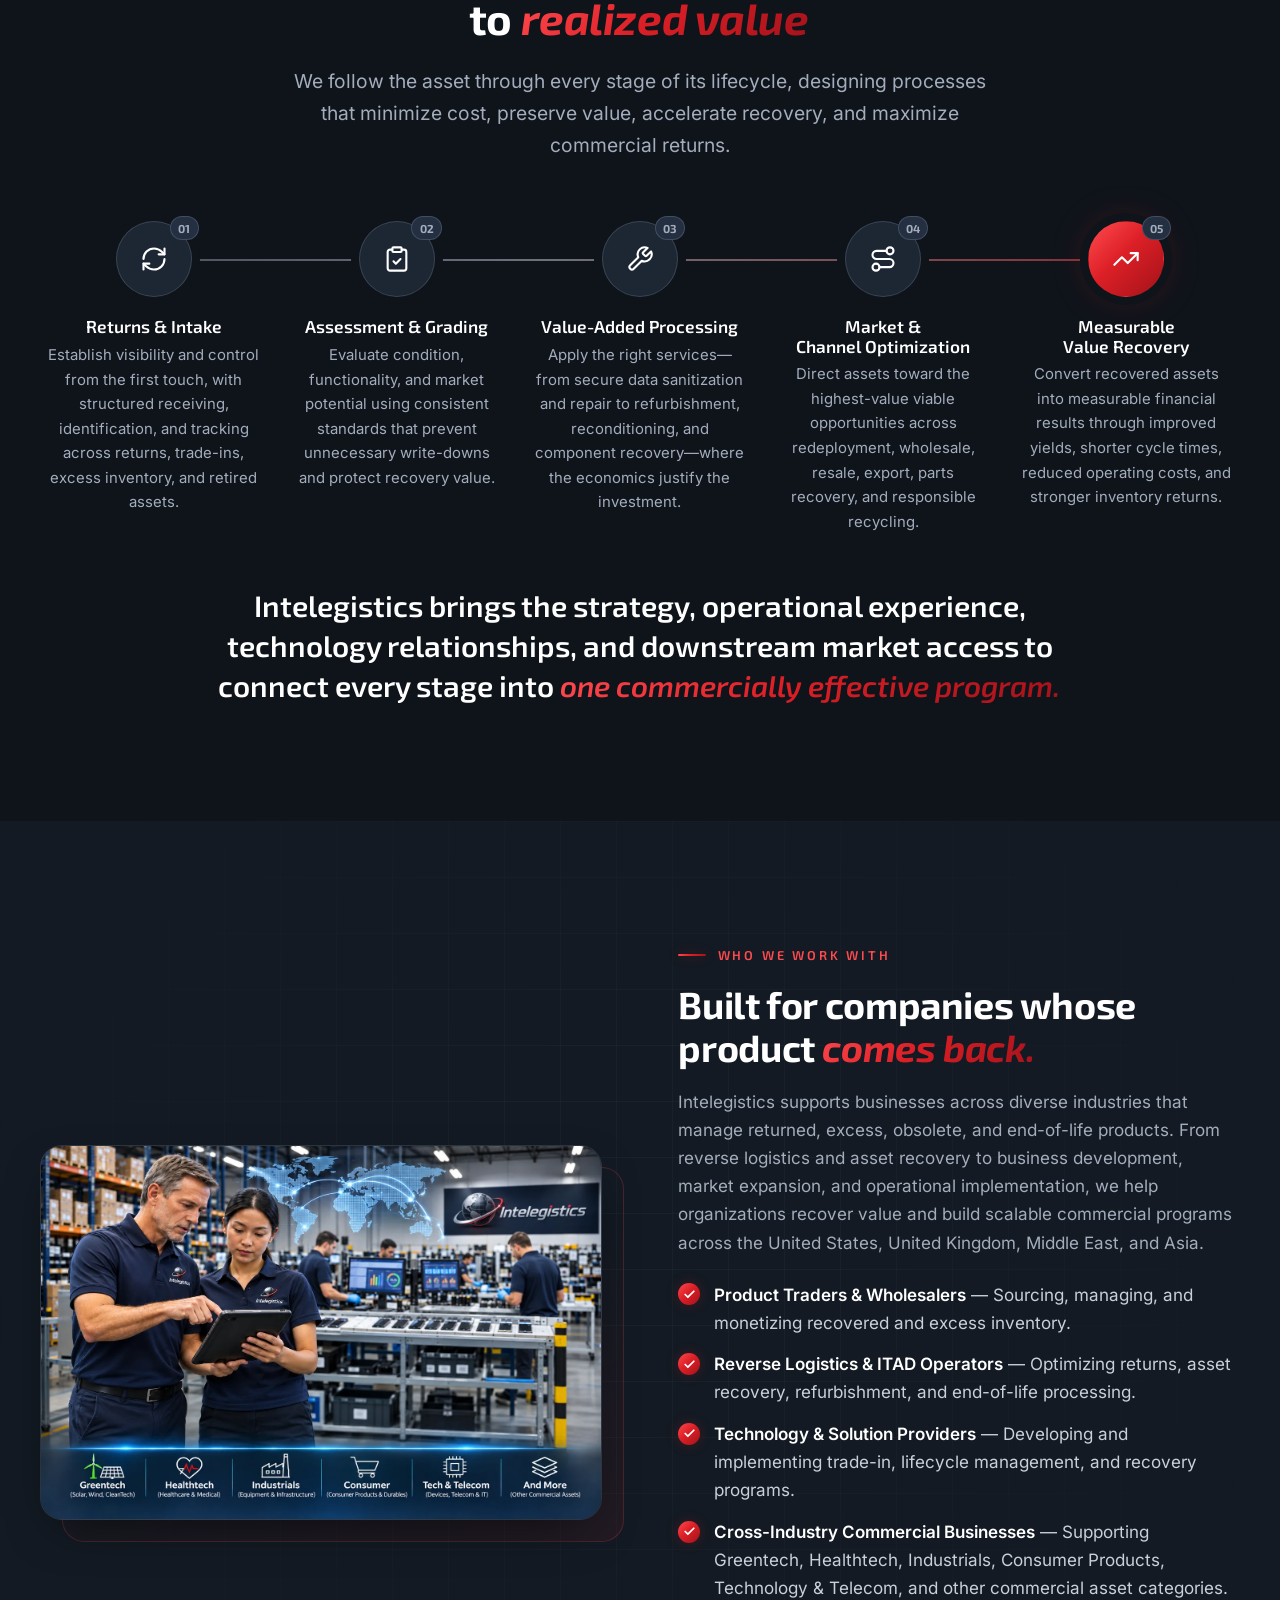
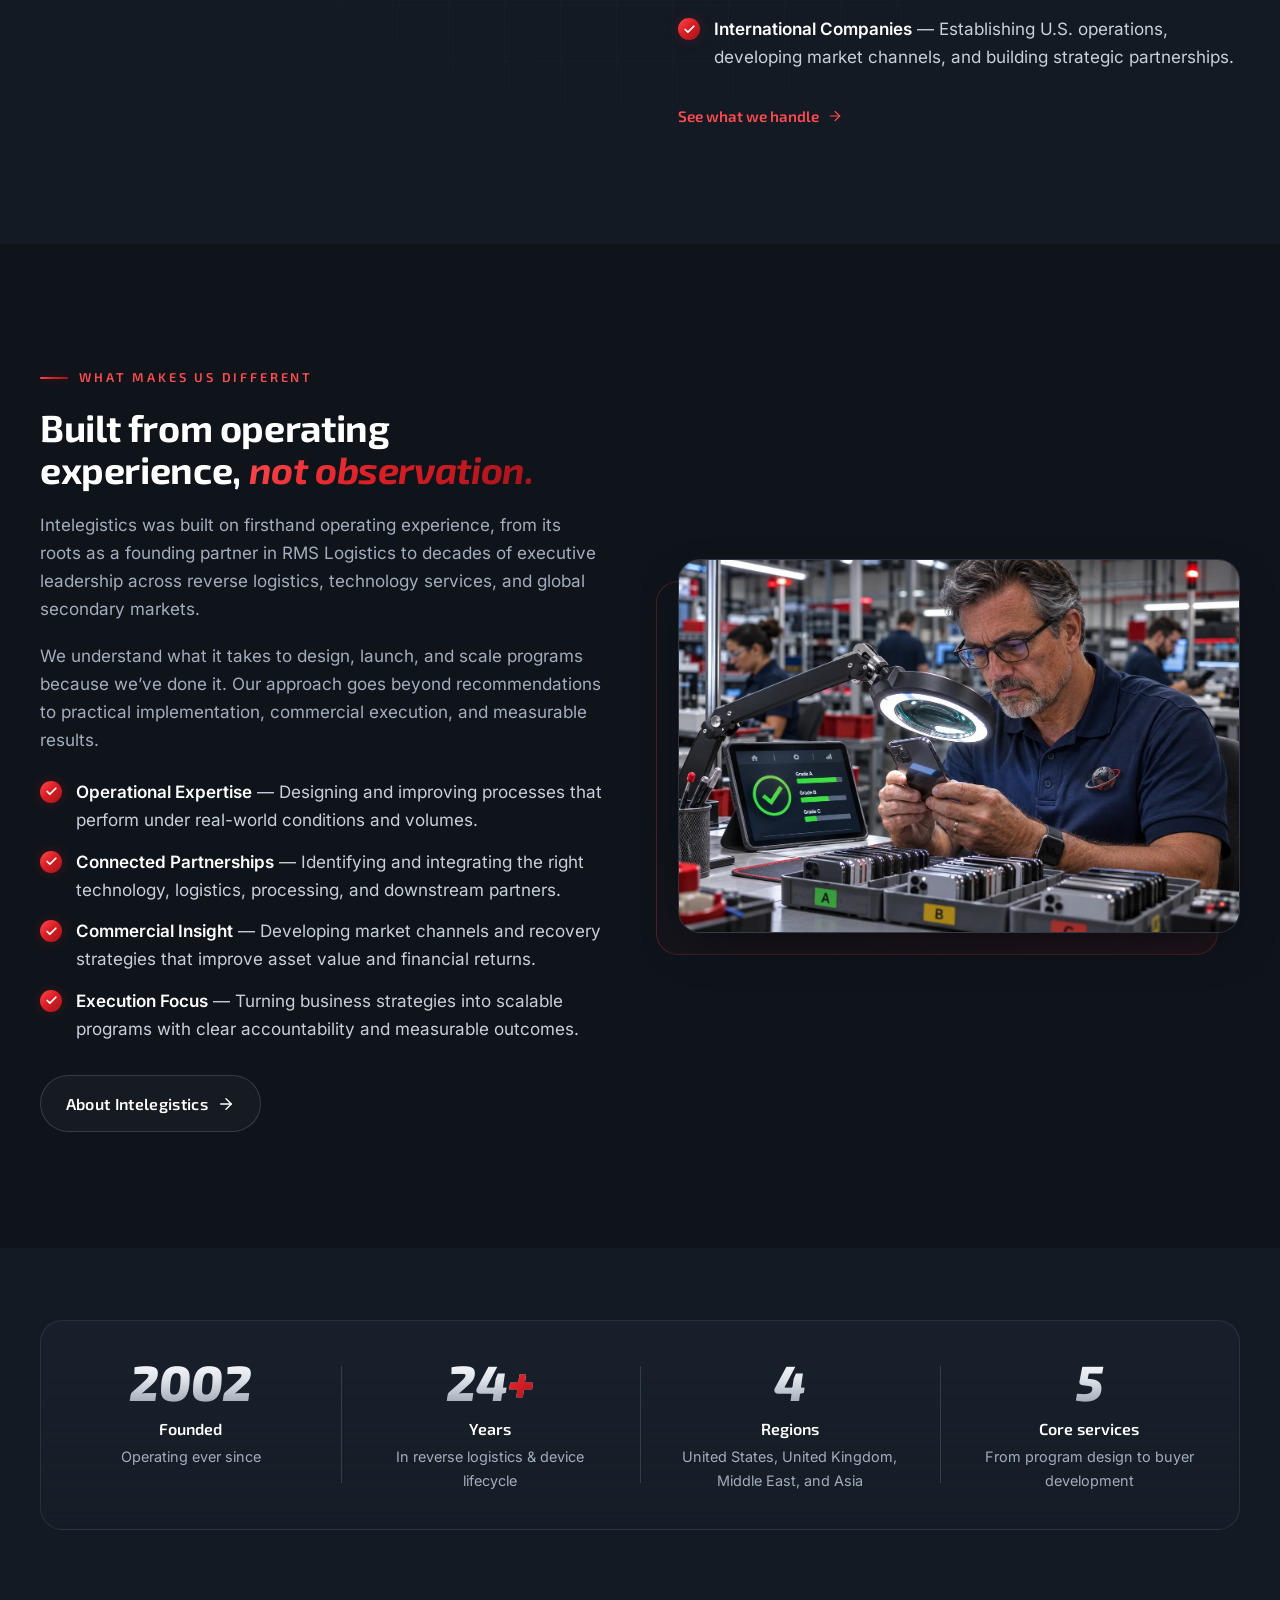
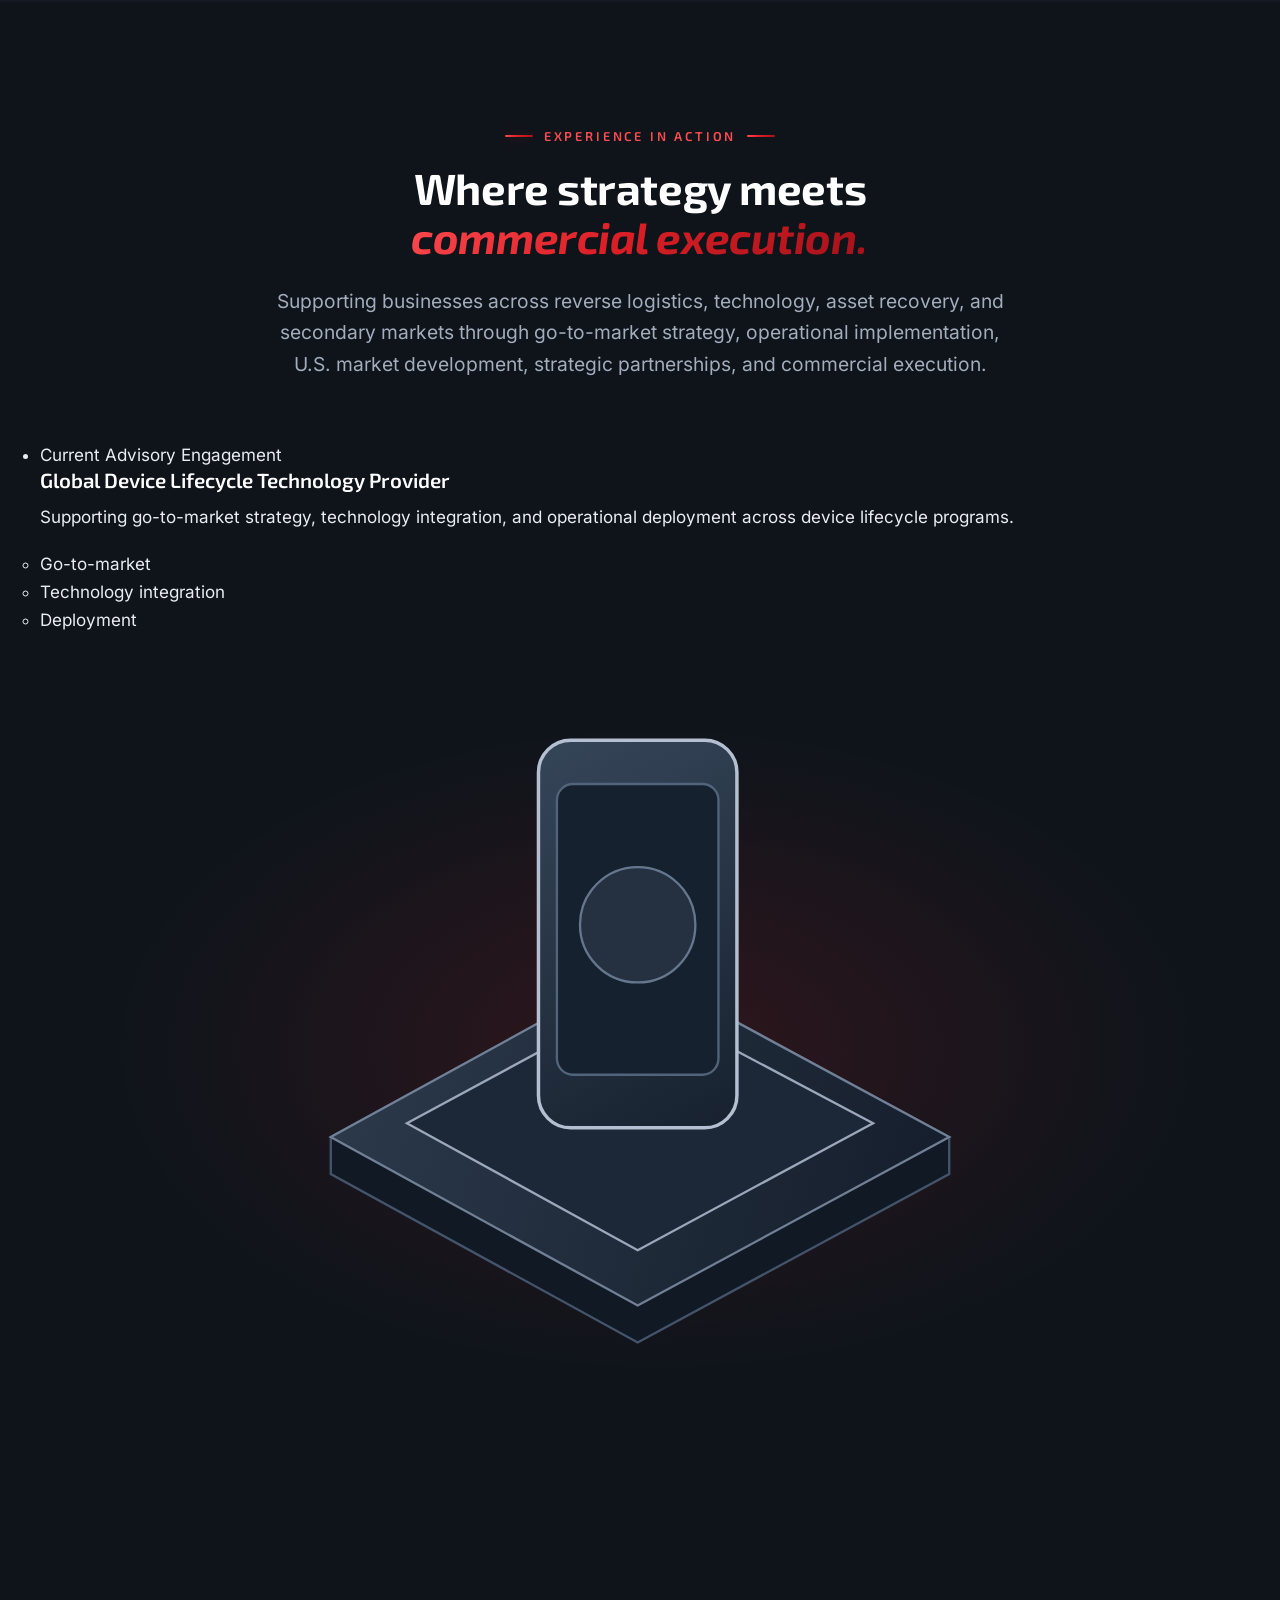
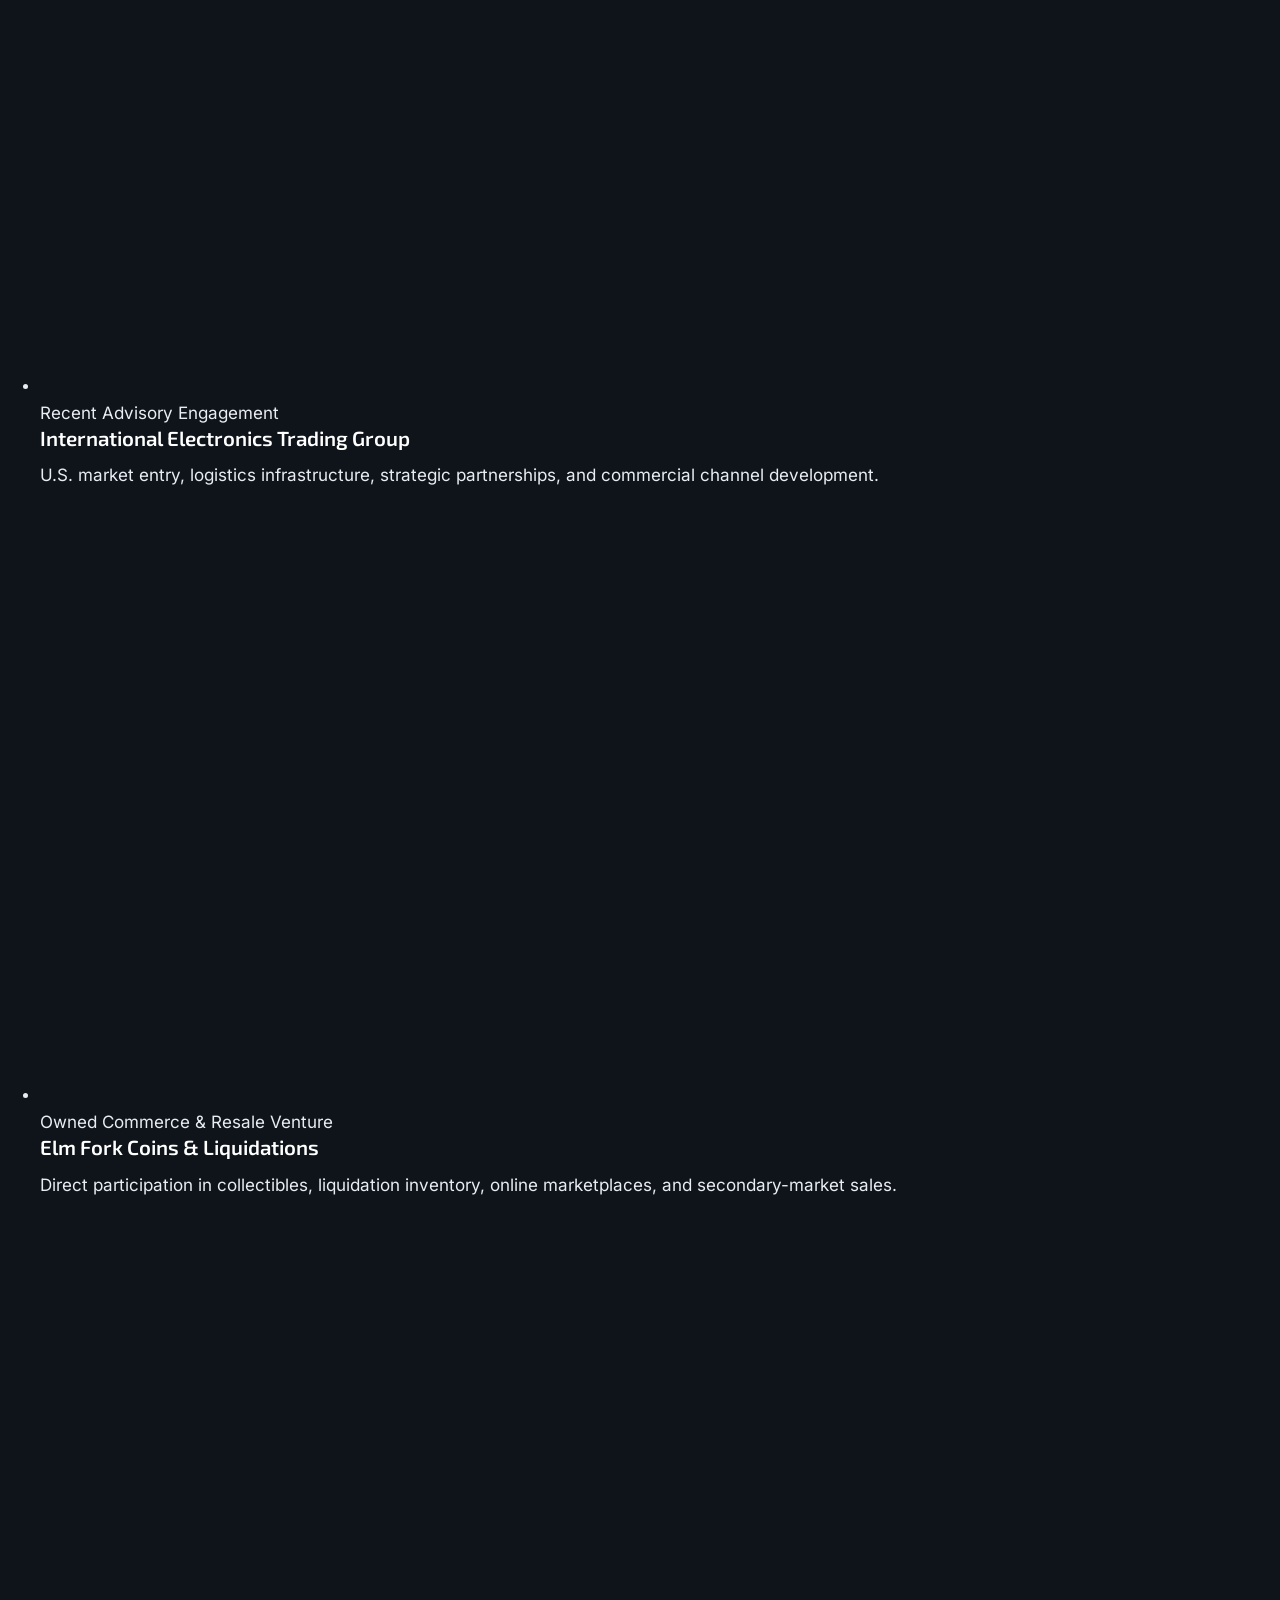
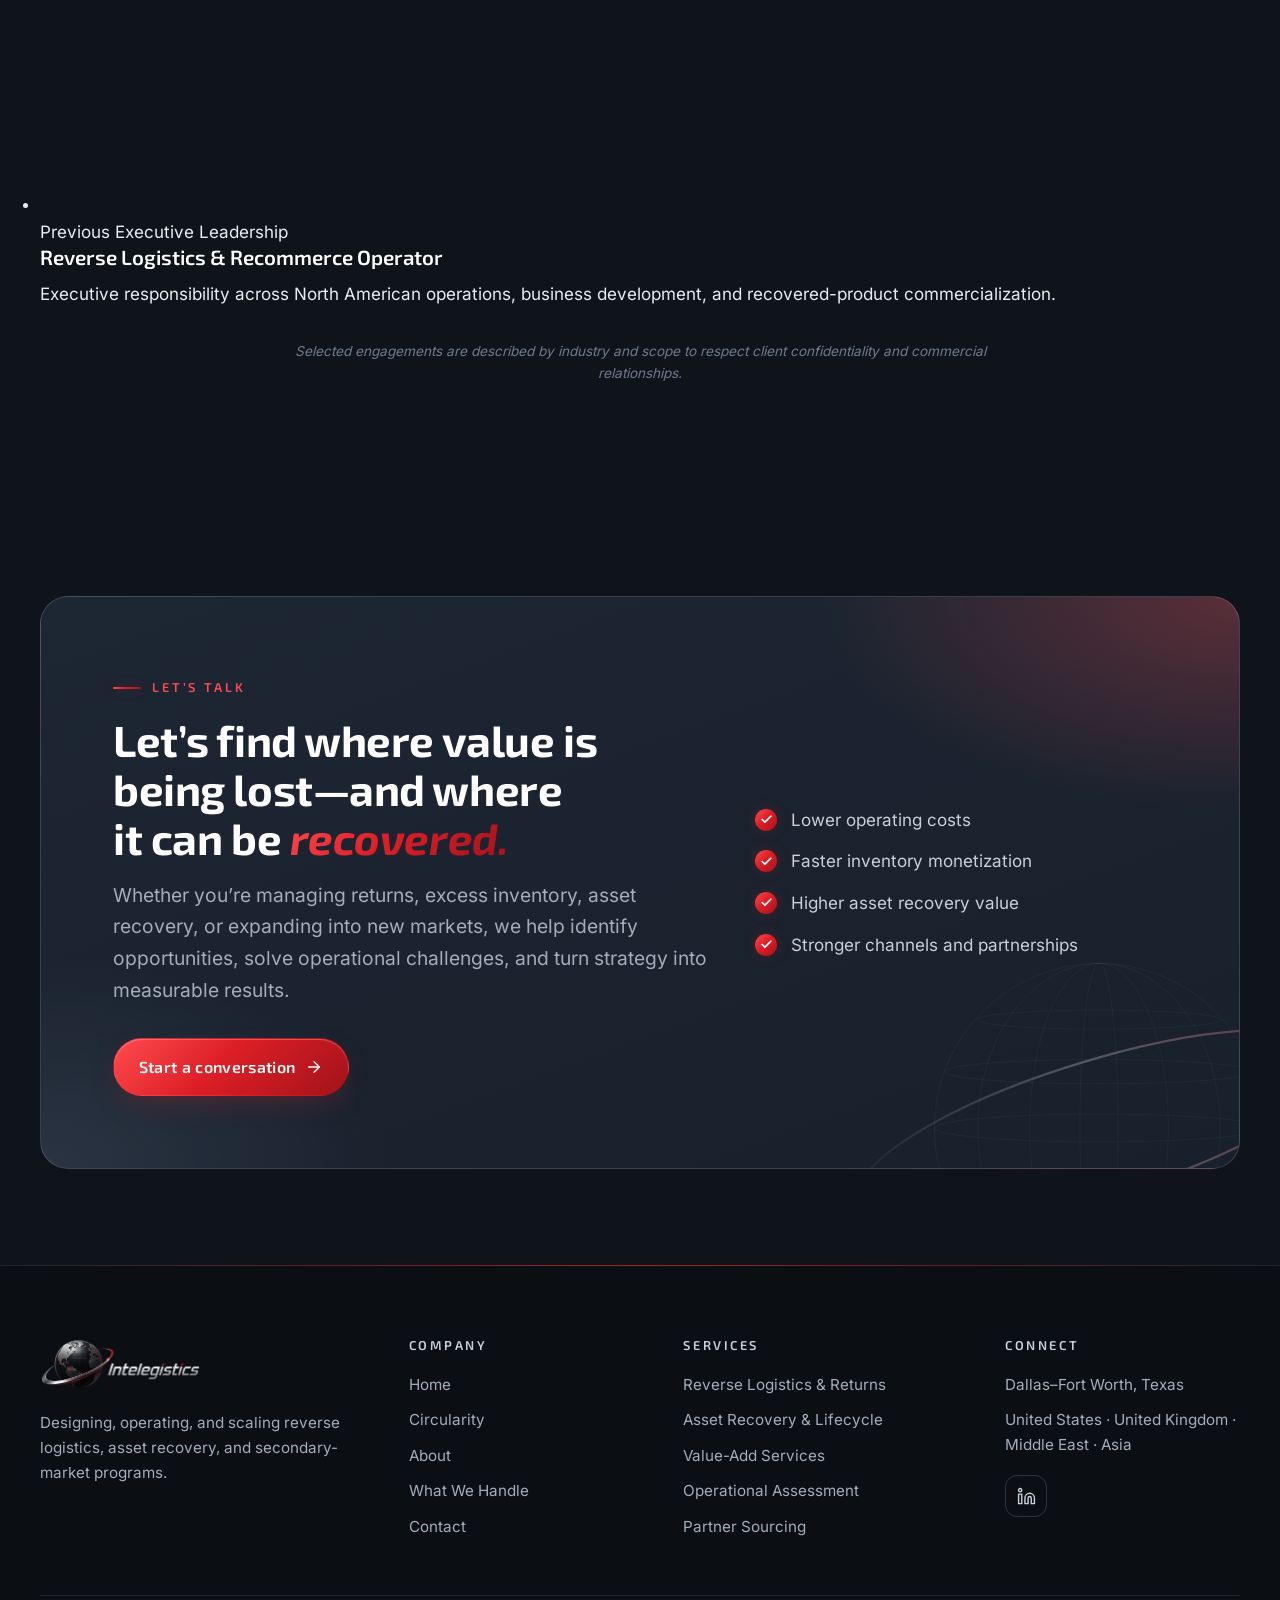
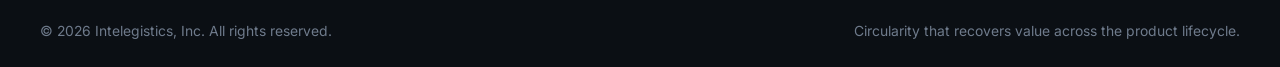
==== commit 2e3e8d31: "Add files via upload" ====
--- a/index.html
+++ b/index.html
@@ -430,18 +430,82 @@
 </div></div>
 </section>
 
-<section class="section">
+<section class="section experience-section" id="experience" aria-labelledby="experience-title">
   <div class="container">
     <div class="section-head center reveal">
   <span class="eyebrow">Experience in action</span>
-  <h2>Where strategy meets <span class="text-red">commercial execution.</span></h2>
+  <h2 id="experience-title">Where strategy meets <span class="text-red">commercial execution.</span></h2>
   <p class="lead">Supporting businesses across reverse logistics, technology, asset recovery, and secondary markets through go-to-market strategy, operational implementation, U.S. market development, strategic partnerships, and commercial execution.</p>
 </div>
-    <ul class="exp-grid reveal-stagger">
-      <li class="exp-card"><div class="exp-top"><div class="icon-tile"><svg class="icon" viewBox="0 0 24 24" fill="none" stroke="currentColor" stroke-width="1.8" stroke-linecap="round" stroke-linejoin="round" aria-hidden="true"><rect x="4" y="4" width="16" height="16" rx="2"/><rect x="9" y="9" width="6" height="6"/><path d="M15 2v2M15 20v2M2 15h2M2 9h2M20 15h2M20 9h2M9 2v2M9 20v2"/></svg></div><span class="exp-tag exp-tag--current">Current Advisory Engagement</span></div><h3>Global Device Lifecycle Technology Provider</h3><p>Supporting go-to-market strategy, technology integration, and operational deployment across device lifecycle programs.</p></li>
-      <li class="exp-card"><div class="exp-top"><div class="icon-tile"><svg class="icon" viewBox="0 0 24 24" fill="none" stroke="currentColor" stroke-width="1.8" stroke-linecap="round" stroke-linejoin="round" aria-hidden="true"><circle cx="12" cy="12" r="10"/><path d="M2 12h20"/><path d="M12 2a15.3 15.3 0 0 1 4 10 15.3 15.3 0 0 1-4 10 15.3 15.3 0 0 1-4-10 15.3 15.3 0 0 1 4-10z"/></svg></div><span class="exp-tag ">Recent Advisory Engagement</span></div><h3>International Electronics Trading Group</h3><p>U.S. market entry, logistics infrastructure, strategic partnerships, and commercial channel development.</p></li>
-      <li class="exp-card"><div class="exp-top"><div class="icon-tile"><svg class="icon" viewBox="0 0 24 24" fill="none" stroke="currentColor" stroke-width="1.8" stroke-linecap="round" stroke-linejoin="round" aria-hidden="true"><circle cx="8" cy="8" r="6"/><path d="M18.09 10.37A6 6 0 1 1 10.34 18"/><path d="M7 6h1v4"/><path d="m16.71 13.88.7.71-2.82 2.82"/></svg></div><span class="exp-tag exp-tag--silver">Owned Commerce &amp; Resale Venture</span></div><h3>Elm Fork Coins &amp; Liquidations</h3><p>Direct participation in collectibles, liquidation inventory, online marketplaces, and secondary-market sales.</p></li>
-      <li class="exp-card"><div class="exp-top"><div class="icon-tile"><svg class="icon" viewBox="0 0 24 24" fill="none" stroke="currentColor" stroke-width="1.8" stroke-linecap="round" stroke-linejoin="round" aria-hidden="true"><path d="M3 12a9 9 0 0 1 9-9 9.75 9.75 0 0 1 6.74 2.74L21 8"/><path d="M21 3v5h-5"/><path d="M21 12a9 9 0 0 1-9 9 9.75 9.75 0 0 1-6.74-2.74L3 16"/><path d="M8 16H3v5"/></svg></div><span class="exp-tag exp-tag--silver">Previous Executive Leadership</span></div><h3>Reverse Logistics &amp; Recommerce Operator</h3><p>Executive responsibility across North American operations, business development, and recovered-product commercialization.</p></li>
+    <ul class="engagement-portfolio reveal-stagger">
+      <li class="engagement engagement--featured">
+        <div class="engagement-body">
+          <span class="engagement-type">Current Advisory Engagement</span>
+          <h3>Global Device Lifecycle Technology Provider</h3>
+          <p>Supporting go-to-market strategy, technology integration, and operational deployment across device lifecycle programs.</p>
+          <ul class="engagement-focus" aria-label="Engagement focus"><li>Go-to-market</li><li>Technology integration</li><li>Deployment</li></ul>
+        </div>
+        <div class="engagement-visual">
+          <svg class="engagement-feature-art" viewBox="0 0 520 320" fill="none" aria-hidden="true" focusable="false">
+            <defs>
+              <linearGradient id="engagement-device-face" x1="220" y1="55" x2="320" y2="245" gradientUnits="userSpaceOnUse"><stop stop-color="#344457"/><stop offset="1" stop-color="#111a26"/></linearGradient>
+              <linearGradient id="engagement-platform" x1="130" y1="195" x2="390" y2="280" gradientUnits="userSpaceOnUse"><stop stop-color="#2b394b"/><stop offset="1" stop-color="#141d2a"/></linearGradient>
+              <radialGradient id="engagement-halo"><stop stop-color="#dc1f26" stop-opacity=".16"/><stop offset="1" stop-color="#dc1f26" stop-opacity="0"/></radialGradient>
+            </defs>
+            <ellipse cx="267" cy="180" rx="235" ry="140" fill="url(#engagement-halo)"/>
+            <g class="engagement-art-guide"><path d="m48 192 211-115 213 115-211 115Z"/><path d="m94 192 165-89 167 89-165 89Z"/><path d="M259 77v230M48 192h424"/></g>
+            <path d="m126 218 133-73 135 73v16l-135 73-133-73Z" fill="#111924" stroke="#43546b"/>
+            <path d="m126 218 133-73 135 73-135 73Z" fill="url(#engagement-platform)" stroke="#718096"/>
+            <path d="m159 212 100-54 102 54-102 55Z" fill="#1c2838" stroke="#9ba8bb"/>
+            <path class="engagement-art-red" d="m159 212 100 55 102-55M259 267v24"/>
+            <path class="engagement-art-wire" d="M203 202h-58v-69H96m222 69h50v-89h49M259 47V27h74"/>
+            <g class="engagement-art-terminal"><rect x="72" y="120" width="38" height="26" rx="5"/><rect x="404" y="100" width="38" height="26" rx="5"/><rect x="332" y="14" width="38" height="26" rx="5"/></g>
+            <g class="engagement-art-red"><path d="M82 133h18m-9-6v12m323-26 5 5 11-11m-89-80h19m-19 5h12"/></g>
+            <rect x="216" y="46" width="86" height="168" rx="14" fill="url(#engagement-device-face)" stroke="#b4c0d1" stroke-width="1.5"/>
+            <rect x="224" y="65" width="70" height="126" rx="7" fill="#162130" stroke="#52647c"/>
+            <path class="engagement-art-wire" d="M245 55h28m-26 148h24"/>
+            <circle cx="259" cy="126" r="25" fill="#253040" stroke="#65778e"/>
+            <path class="engagement-art-red" d="M243 126a16 16 0 0 1 27-12l4 4m0-9v9h-9m10 8a16 16 0 0 1-27 12l-4-4m0 9v-9h9"/>
+            <g class="engagement-art-point"><circle cx="145" cy="202" r="4"/><circle cx="368" cy="202" r="4"/><circle cx="259" cy="27" r="4"/></g>
+          </svg>
+        </div>
+      </li>
+      <li class="engagement engagement--support engagement--recent">
+        <div class="engagement-visual"><svg class="engagement-emblem" viewBox="0 0 220 112" fill="none" aria-hidden="true" focusable="false">
+            <g class="engagement-art-guide"><path d="M12 56h196"/><ellipse cx="110" cy="56" rx="79" ry="43"/></g>
+            <g class="engagement-art-wire"><circle cx="110" cy="56" r="42"/><ellipse cx="110" cy="56" rx="20" ry="42"/><path d="M68 56h84m-78-21h72m-72 42h72"/></g>
+            <path class="engagement-art-red" d="M45 81c36 15 92-5 130-54m-8 0h8v8"/>
+            <g class="engagement-art-point"><circle cx="80" cy="72" r="4"/><circle cx="140" cy="39" r="4"/></g>
+          </svg></div>
+        <span class="engagement-type">Recent Advisory Engagement</span>
+        <h3>International Electronics Trading Group</h3>
+        <p>U.S. market entry, logistics infrastructure, strategic partnerships, and commercial channel development.</p>
+      </li>
+      <li class="engagement engagement--support engagement--venture">
+        <div class="engagement-visual"><svg class="engagement-emblem" viewBox="0 0 220 112" fill="none" aria-hidden="true" focusable="false">
+            <path class="engagement-art-guide" d="M14 94h192M25 28h170"/>
+            <path class="engagement-art-terminal" d="m111 37 31-16 41 22v43l-31 16-41-22Z"/>
+            <path class="engagement-art-wire" d="m111 37 41 22 31-16m-31 16v43m-26-73 42 22v14"/>
+            <path class="engagement-art-terminal" d="M43 67v13c0 10 17 18 38 18s38-8 38-18V67"/>
+            <ellipse class="engagement-art-wire" cx="81" cy="67" rx="38" ry="18"/><ellipse class="engagement-art-red" cx="81" cy="67" rx="28" ry="12"/>
+            <path class="engagement-art-red" d="m74 67 5 4 10-8"/>
+          </svg></div>
+        <span class="engagement-type">Owned Commerce &amp; Resale Venture</span>
+        <h3>Elm Fork Coins &amp; Liquidations</h3>
+        <p>Direct participation in collectibles, liquidation inventory, online marketplaces, and secondary-market sales.</p>
+      </li>
+      <li class="engagement engagement--support engagement--leadership">
+        <div class="engagement-visual"><svg class="engagement-emblem" viewBox="0 0 220 112" fill="none" aria-hidden="true" focusable="false">
+            <path class="engagement-art-guide" d="M14 94h192M20 55h180"/>
+            <path class="engagement-art-terminal" d="M50 94V39l60-26 60 26v55Z"/>
+            <path class="engagement-art-wire" d="M50 39h120M66 94V55h24v39m8 0V55h24v39m8 0V55h24v39"/>
+            <path class="engagement-art-red" d="M36 102h148m-6-6 6 6-6 6M87 28h46"/>
+            <g class="engagement-art-point"><circle cx="78" cy="75" r="4"/><circle cx="110" cy="75" r="4"/><circle cx="142" cy="75" r="4"/></g>
+          </svg></div>
+        <span class="engagement-type">Previous Executive Leadership</span>
+        <h3>Reverse Logistics &amp; Recommerce Operator</h3>
+        <p>Executive responsibility across North American operations, business development, and recovered-product commercialization.</p>
+      </li>
     </ul>
     <p class="fine center reveal">Selected engagements are described by industry and scope to respect client confidentiality and commercial relationships.</p>
   </div>
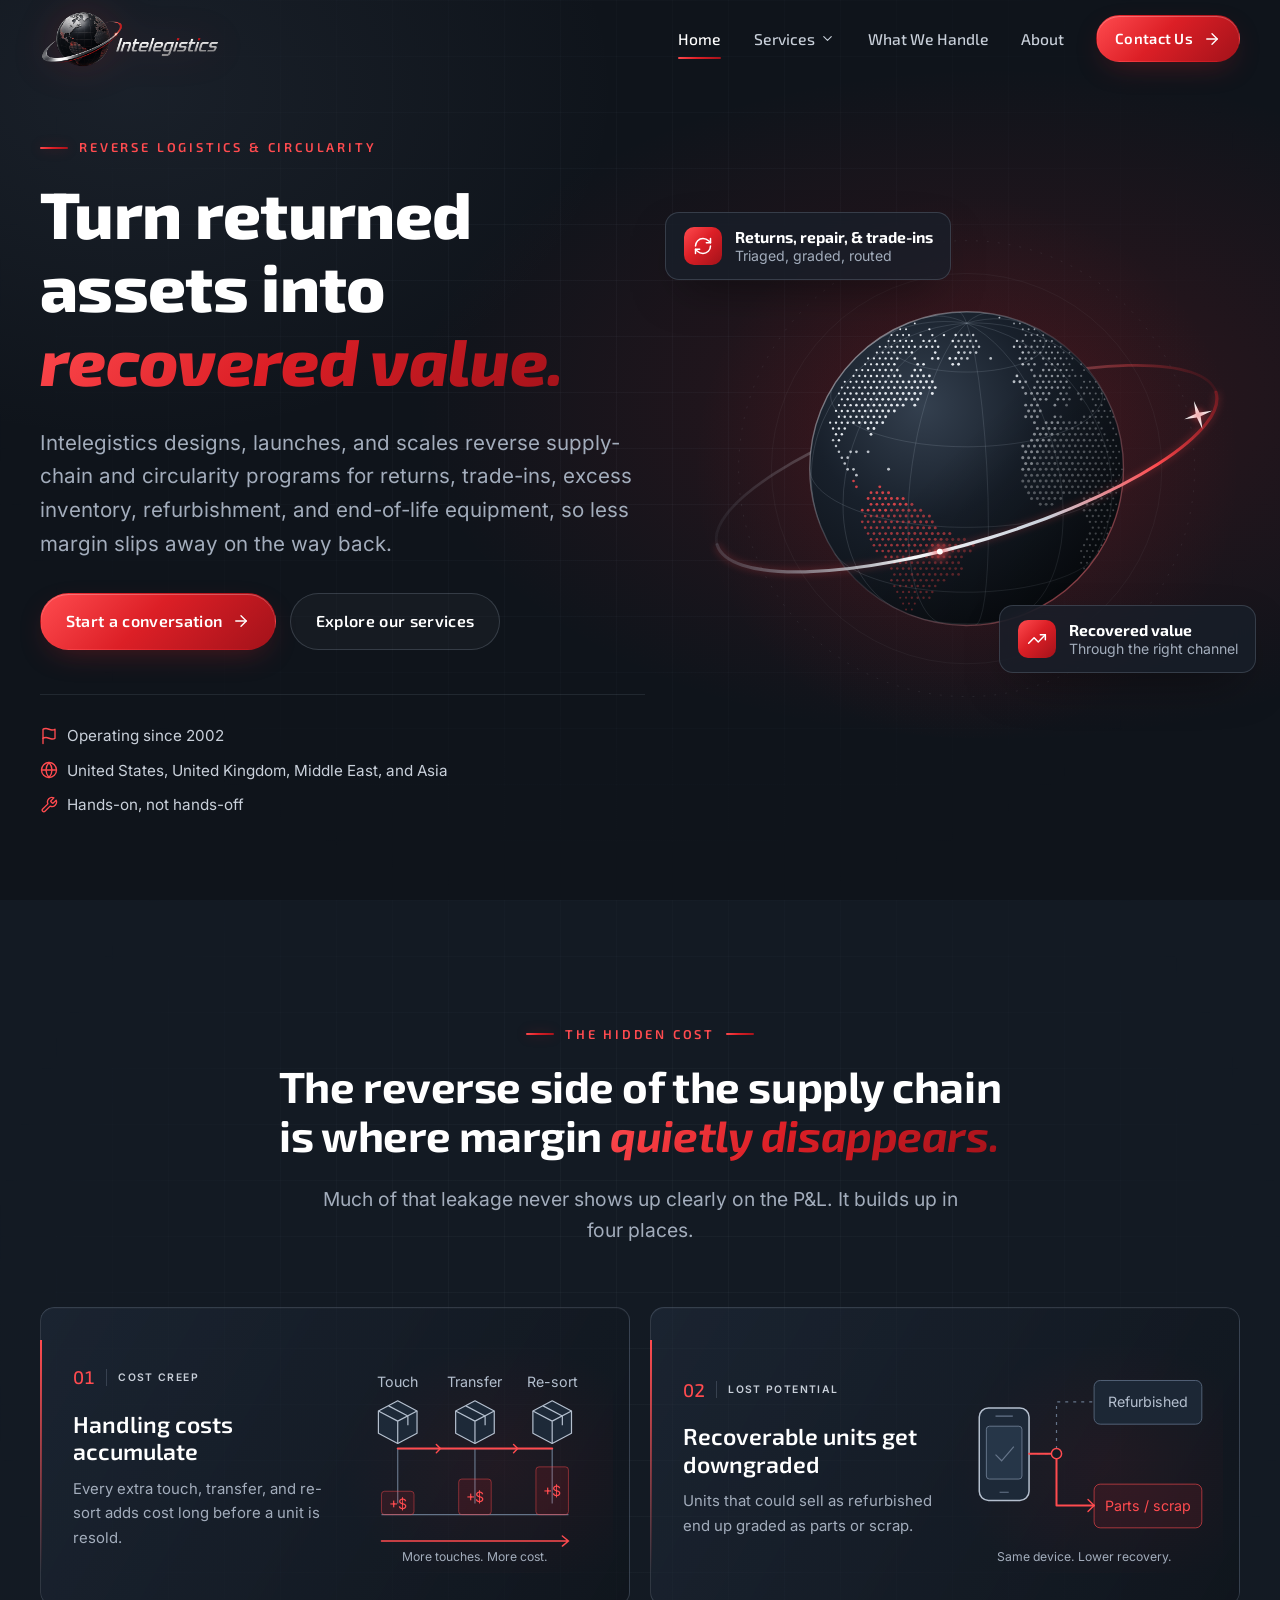
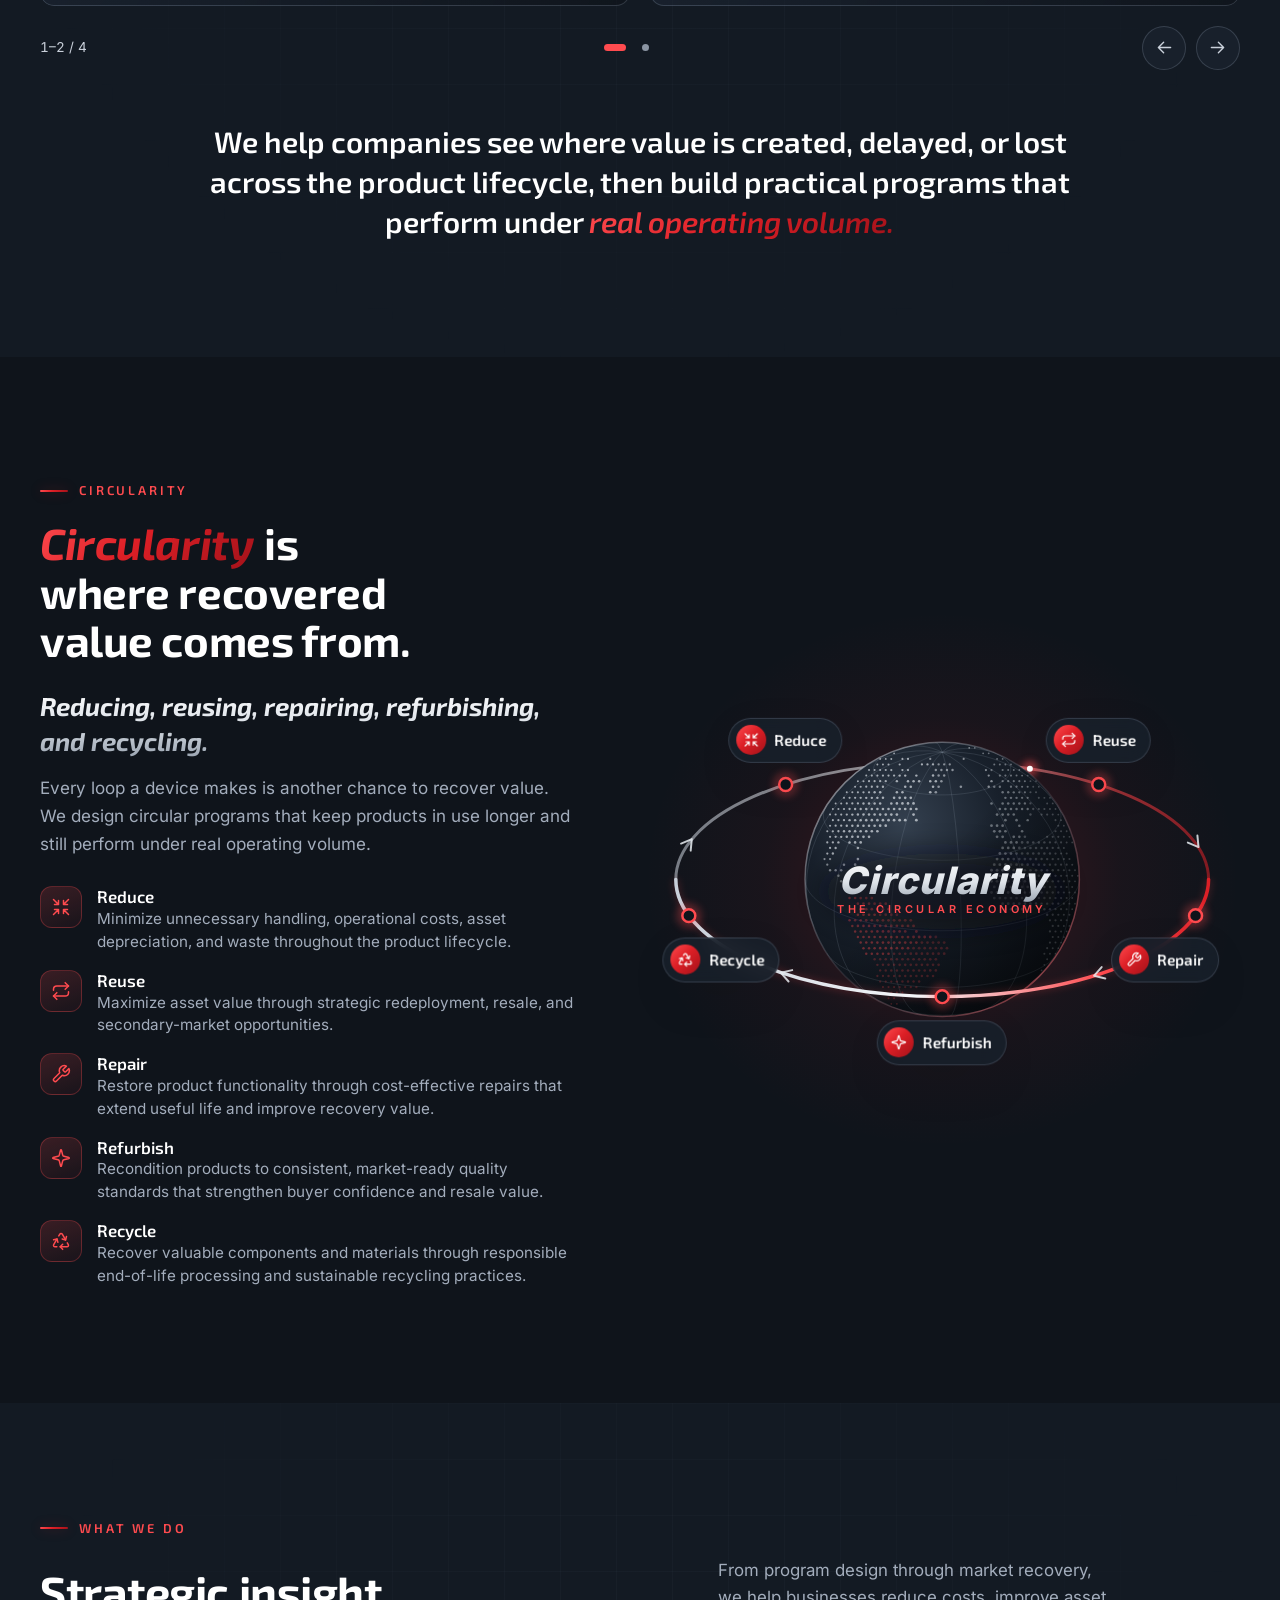
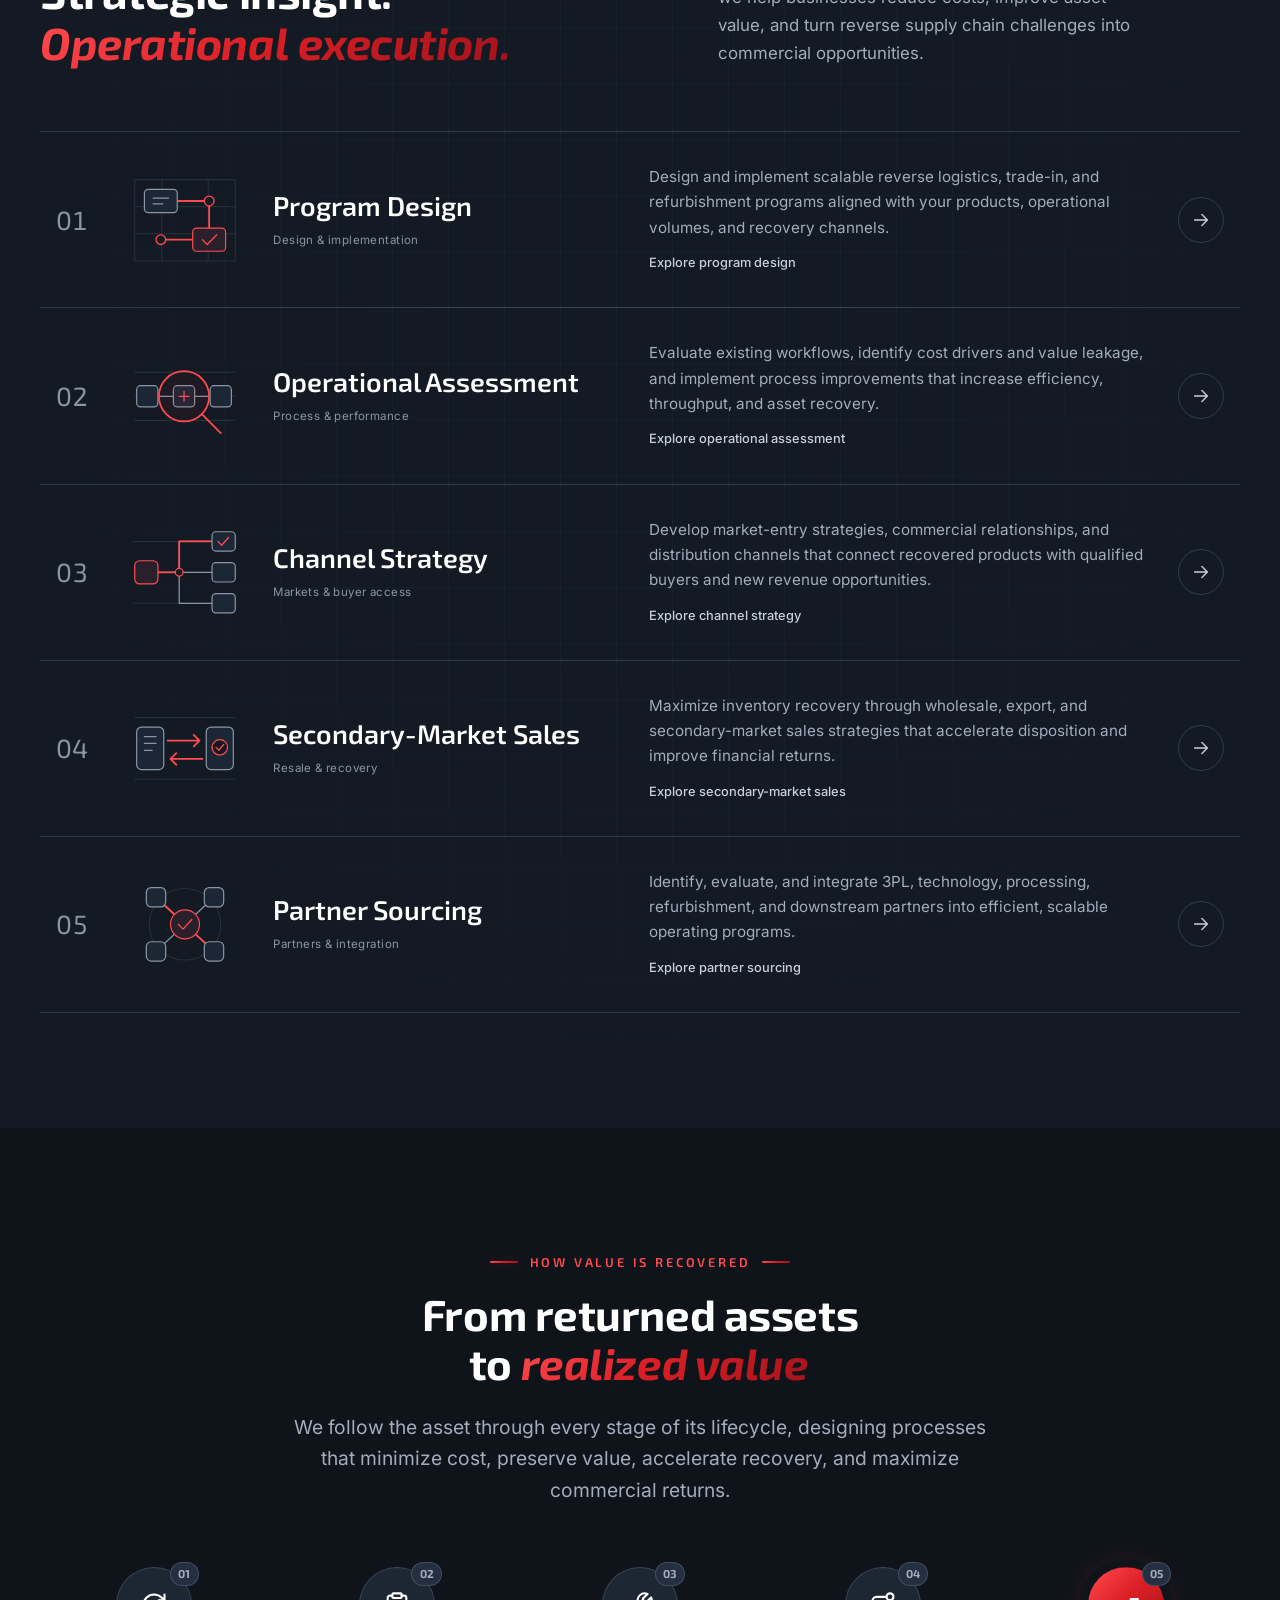
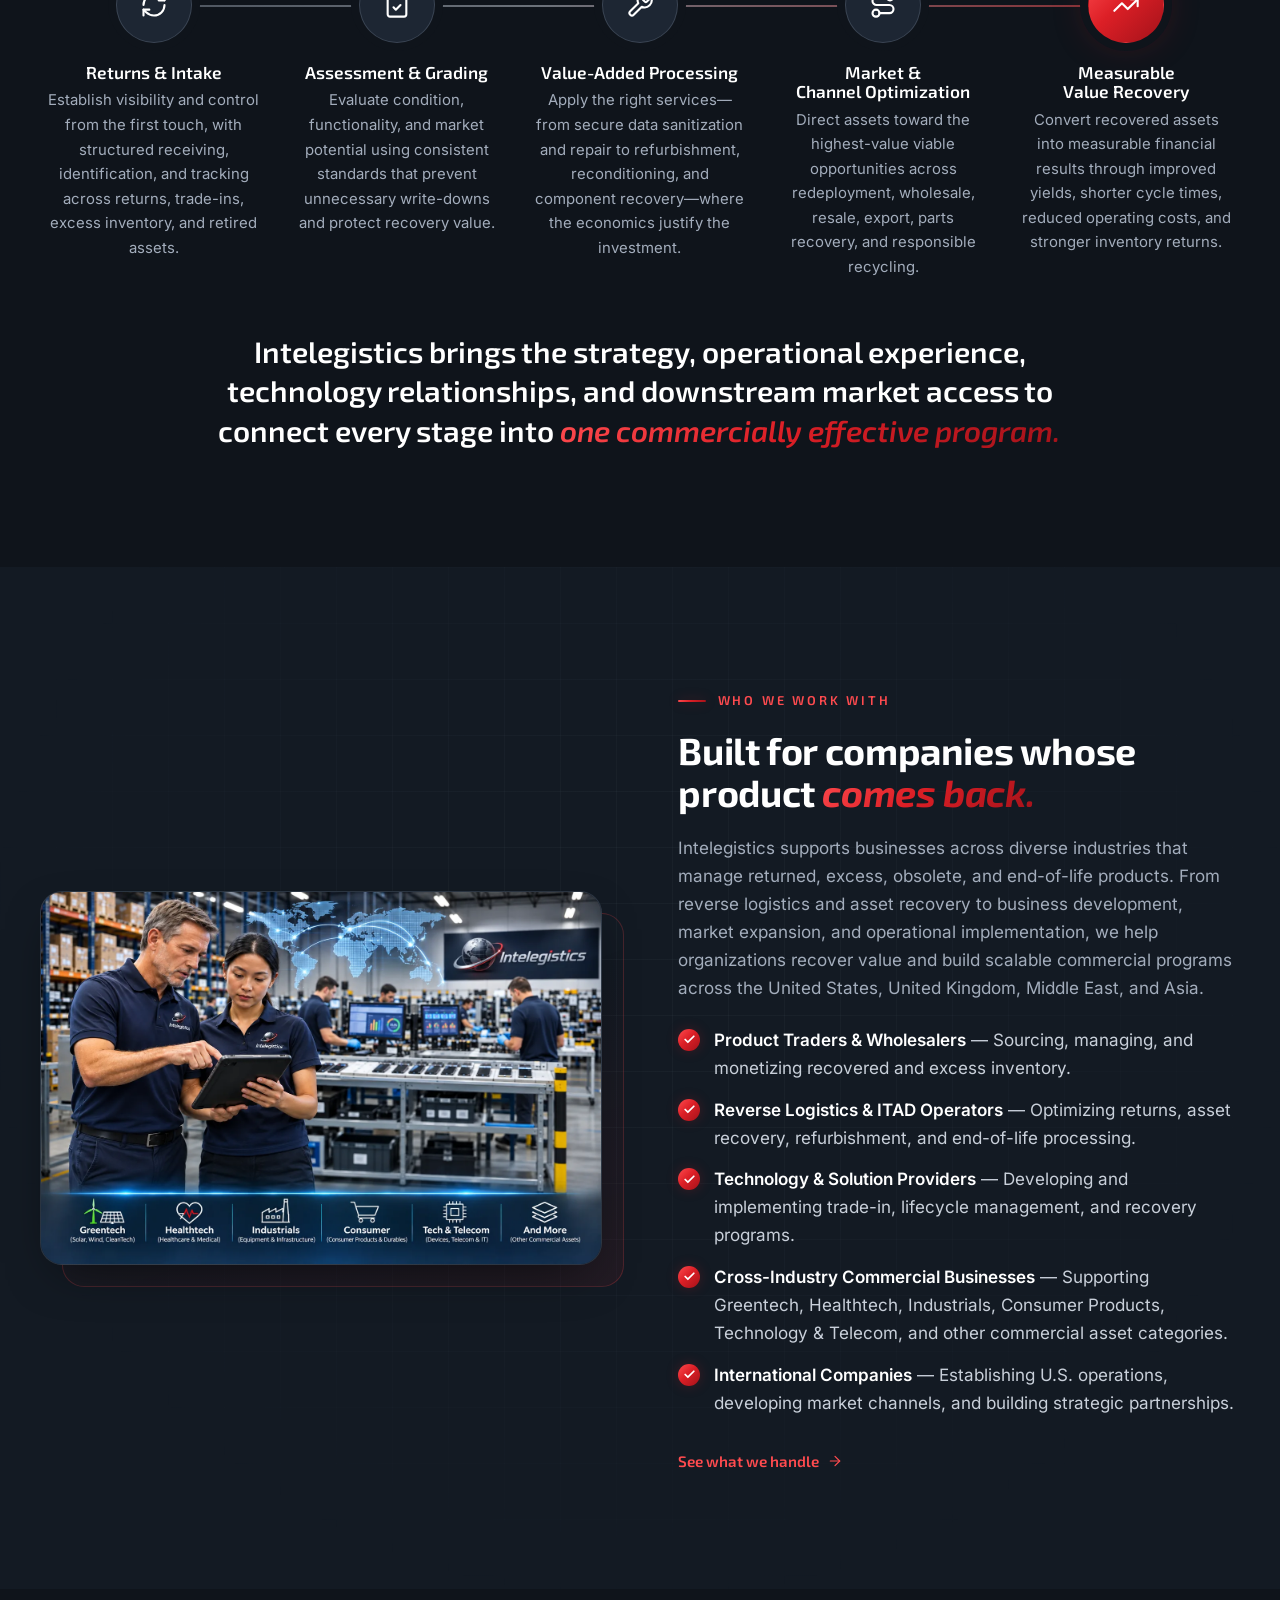
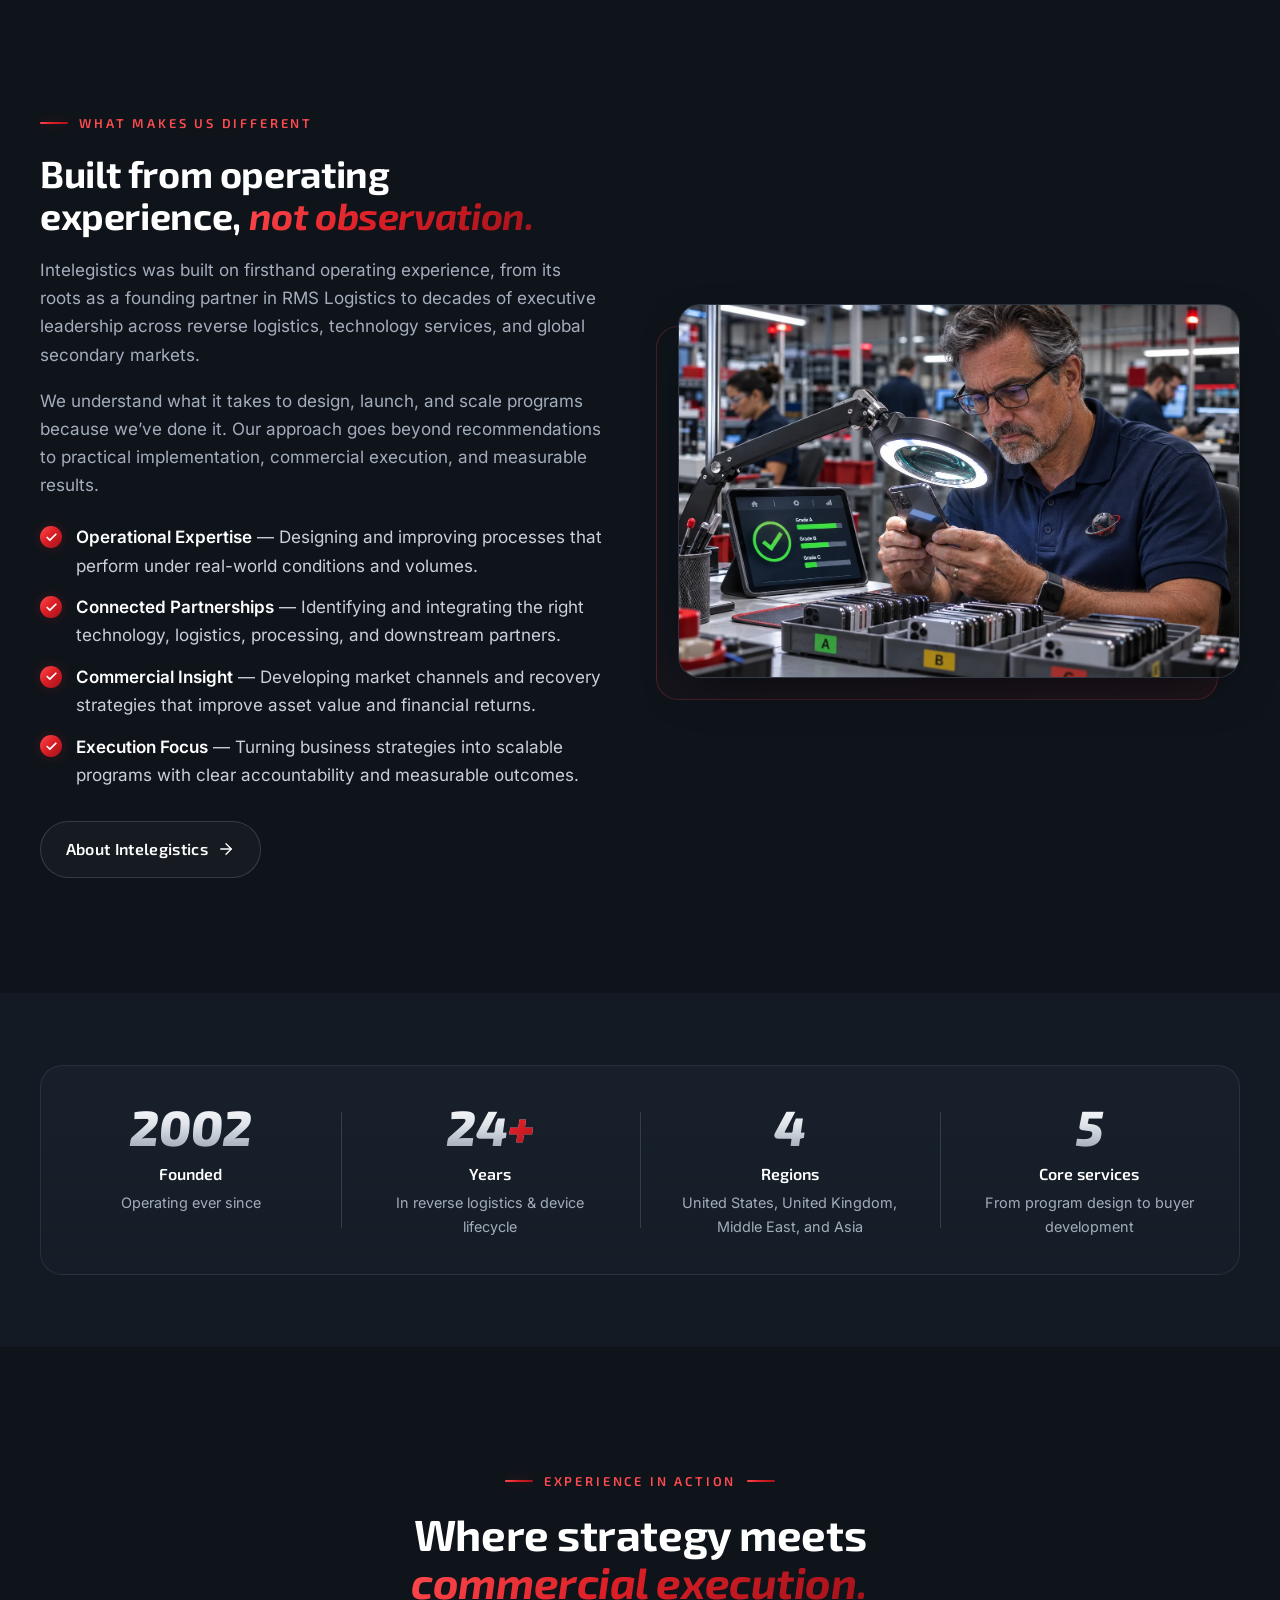
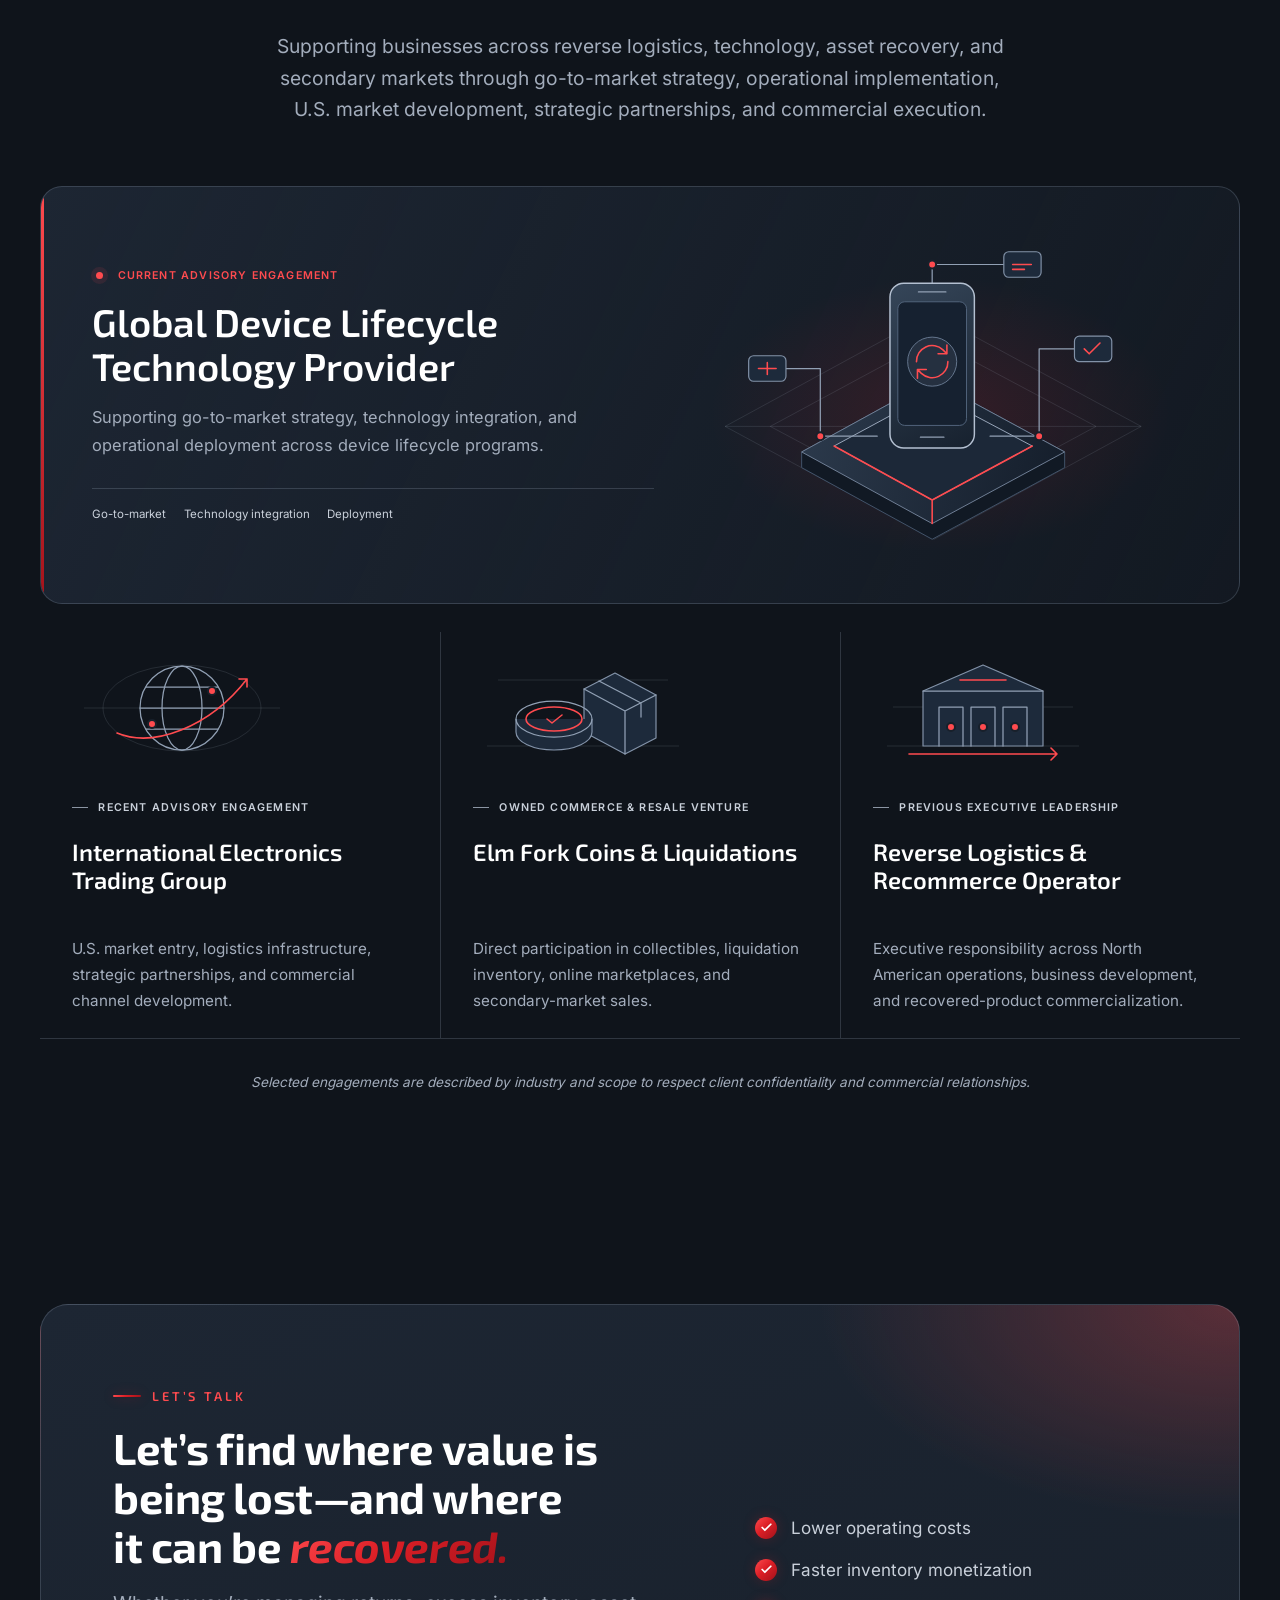
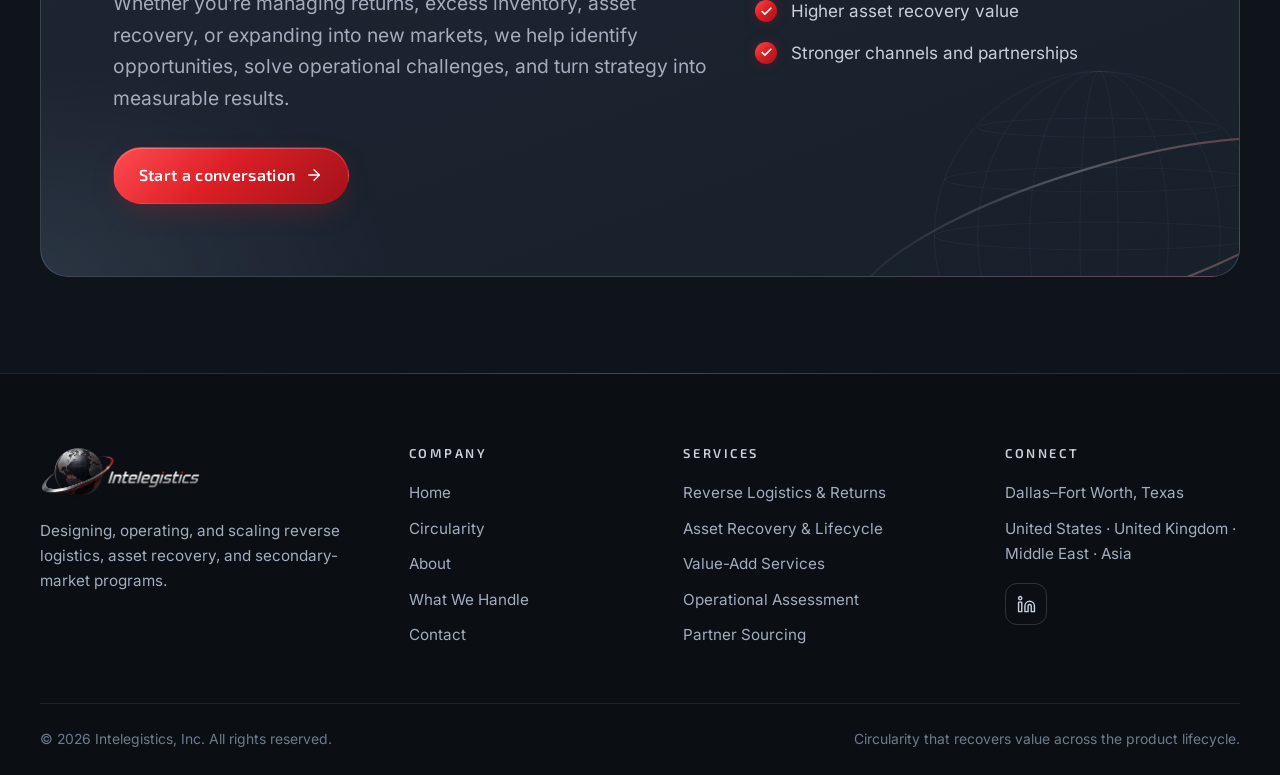
==== commit fc9ca117: "Add files via upload" ====
--- a/index.html
+++ b/index.html
@@ -136,7 +136,8 @@
   <h2 id="hidden-cost-title">The reverse side of the supply chain is where margin <span class="text-red">quietly disappears.</span></h2>
   <p class="lead">Much of that leakage never shows up clearly on the P&amp;L. It builds up in four places.</p>
 </div>
-    <div class="leak-grid reveal-stagger">
+    <div class="leak-carousel reveal" data-leak-carousel role="group" aria-roledescription="carousel" aria-label="Four sources of value leakage">
+    <div class="leak-grid" id="leak-slides" tabindex="0" aria-label="Value leakage cards. Use the left and right arrow keys to browse.">
       <article class="leak">
         <div class="leak-copy">
           <div class="leak-label"><span class="leak-number" aria-hidden="true">01</span><span>Cost creep</span></div>
@@ -221,6 +222,15 @@
           </svg>
         </div>
       </article>
+    </div>
+      <div class="leak-controls" hidden>
+        <p class="leak-status" aria-live="polite" aria-atomic="true"><span data-leak-count aria-hidden="true">1–2 / 4</span><span class="sr-only" data-leak-announcement></span></p>
+        <div class="leak-pagination" role="group" aria-label="Choose cards"></div>
+        <div class="leak-navigation">
+          <button class="leak-button" type="button" data-leak-prev aria-label="Previous cards" aria-controls="leak-slides"><svg viewBox="0 0 24 24" fill="none" aria-hidden="true"><path d="M19 12H5m6-6-6 6 6 6"/></svg></button>
+          <button class="leak-button" type="button" data-leak-next aria-label="Next cards" aria-controls="leak-slides"><svg viewBox="0 0 24 24" fill="none" aria-hidden="true"><path d="M5 12h14m-6-6 6 6-6 6"/></svg></button>
+        </div>
+      </div>
     </div>
     <p class="statement reveal">We help companies see where value is created, delayed, or lost across the product lifecycle, then build practical programs that perform under <span class="text-red">real operating volume.</span></p>
   </div>
@@ -582,6 +592,7 @@
   </div>
 </footer>
 <script src="assets/js/main.js"></script>
+<script src="assets/js/leak-carousel.js" defer></script>
 <script src="assets/js/preload.js" defer></script>
 <script src="assets/js/track.js" defer></script>
 </body>
--- a/assets/css/style.css
+++ b/assets/css/style.css
@@ -507,16 +507,107 @@
   .service-name h3 { font-size: 1.25rem; }
 }
 
+/* ---------- About: a featured service and four supporting capabilities ---------- */
+.capabilities-heading {
+  display: grid; grid-template-columns: 1.3fr 1fr; align-items: end;
+  gap: 0 3rem; margin-bottom: clamp(2.5rem, 5vw, 3.75rem);
+}
+.capabilities-heading .eyebrow { grid-column: 1 / -1; justify-self: start; }
+.capabilities-heading h2 { font-size: clamp(2rem, 3.4vw, 2.85rem); margin: 0; }
+.capabilities-heading .lead { margin: 0; max-width: 24rem; justify-self: end; }
+.capability-grid {
+  display: grid; grid-template-columns: repeat(3, minmax(0, 1fr)); gap: 1.25rem;
+  list-style: none; padding: 0; margin: 0;
+}
+.capability-grid > li { display: flex; min-width: 0; }
+.capability-grid > li:first-child { grid-row: span 2; }
+.capability {
+  display: flex; flex-direction: column; gap: 1.25rem; width: 100%; min-width: 0;
+  padding: 1.75rem; position: relative; isolation: isolate;
+  border: 1px solid var(--line-strong); border-radius: var(--radius);
+  background: linear-gradient(140deg, rgba(36,48,66,.55), rgba(15,20,27,.65));
+  transition: border-color .25s, background .25s;
+}
+.capability::before {
+  content: ""; position: absolute; inset: 0; z-index: -1; pointer-events: none;
+  border-radius: inherit; opacity: 0;
+  background: radial-gradient(ellipse at 100% 0%, rgba(220,31,38,.1), transparent 70%);
+  transition: opacity .25s;
+}
+.capability:is(:hover, :focus-visible) { border-color: rgba(255,75,79,.55); }
+.capability:is(:hover, :focus-visible)::before { opacity: 1; }
+.capability:focus-visible { outline-offset: 4px; }
+.capability-top { display: flex; align-items: center; justify-content: space-between; gap: 1rem; min-height: 66px; }
+.capability-number { font-family: var(--font-display); font-size: 1.65rem; line-height: 1; font-weight: 400; color: var(--silver-3); font-variant-numeric: tabular-nums; }
+.capability-kicker { font-size: .65rem; font-weight: 600; letter-spacing: .1em; text-transform: uppercase; color: var(--silver-2); }
+.capability .capability-art { width: 86px; max-width: 86px; }
+.capability-art, .capability-feature-art { display: block; overflow: visible; }
+.capability :is(.capability-art, .capability-feature-art) :is(path, rect, circle) { vector-effect: non-scaling-stroke; }
+.capability-copy h3 { font-size: clamp(1.35rem, 1.9vw, 1.6rem); line-height: 1.2; font-weight: 600; margin: 0 0 .7rem; text-wrap: pretty; }
+.capability-copy p { font-size: .95rem; line-height: 1.65; color: var(--muted); margin: 0; }
+.capability-link {
+  display: flex; align-items: center; justify-content: space-between; gap: 1rem;
+  margin-top: auto; padding-top: 1.1rem; border-top: 1px solid var(--line);
+  font-size: .85rem; font-weight: 500; color: var(--silver-2); transition: color .25s;
+}
+.capability-link svg { width: 21px; height: 21px; flex: none; stroke: currentColor; stroke-width: 1.5; stroke-linecap: round; stroke-linejoin: round; transition: transform .25s; }
+.capability:is(:hover, :focus-visible) .capability-link { color: var(--red-bright); }
+.capability:is(:hover, :focus-visible) .capability-link svg { transform: translateX(3px); }
+.capability--featured {
+  padding: 2rem; border-color: rgba(255,75,79,.3);
+  background: radial-gradient(ellipse at 50% 30%, rgba(220,31,38,.1), transparent 65%), linear-gradient(150deg, var(--surface-2), rgba(15,20,27,.8));
+}
+.capability--featured .capability-top { min-height: 34px; }
+.capability--featured .capability-number { color: var(--red-bright); font-size: 2rem; }
+.capability-visual { display: grid; place-items: center; flex: 1; min-width: 0; padding: 1rem 0; }
+.capability--featured .capability-feature-art { display: block; width: 100%; max-width: 300px; }
+.capability--featured h3 { font-size: clamp(1.8rem, 2.7vw, 2.3rem); }
+.capability--featured .capability-copy p { color: var(--silver-2); font-size: 1rem; }
+
+@media (max-width: 1000px) {
+  .capabilities-heading { grid-template-columns: 1fr; gap: 0; }
+  .capabilities-heading .lead { justify-self: start; max-width: none; margin-top: 1rem; }
+  .capability-grid { grid-template-columns: repeat(2, minmax(0, 1fr)); }
+  .capability-grid > li:first-child { grid-column: 1 / -1; grid-row: auto; }
+  .capability--featured { display: grid; grid-template-columns: 1.1fr .9fr; gap: 1rem 2rem; }
+  .capability--featured .capability-top { grid-column: 1; grid-row: 1; }
+  .capability--featured .capability-visual { grid-column: 2; grid-row: 1 / 4; padding: 0; }
+  .capability--featured .capability-copy { grid-column: 1; grid-row: 2; }
+  .capability--featured .capability-link { grid-column: 1; grid-row: 3; margin: 0; }
+}
+@media (max-width: 600px) {
+  .capability-grid { grid-template-columns: 1fr; gap: 1rem; }
+  .capability { padding: 1.5rem; gap: 1rem; }
+  .capability--featured { display: flex; }
+  .capability--featured .capability-visual { order: 2; padding: .25rem 0; }
+  .capability--featured .capability-copy { order: 3; }
+  .capability--featured .capability-link { order: 4; }
+  .capability--featured .capability-feature-art { max-width: 250px; }
+  .capability-copy h3 { font-size: 1.5rem; }
+  .capability--featured h3 { font-size: 1.9rem; }
+}
+
 /* ---------- Leakage (problem) ---------- */
 .value-leakage { overflow: hidden; }
 .value-leakage .section-head { max-width: 870px; }
-.leak-grid { display: grid; grid-template-columns: repeat(2, minmax(0, 1fr)); gap: 1.25rem; }
+.leak-grid {
+  --leak-visible: 2; --leak-gap: 1.25rem;
+  display: grid; grid-template-columns: none; grid-auto-flow: column;
+  grid-auto-columns: calc((100% - var(--leak-gap)) / 2); gap: var(--leak-gap);
+  overflow-x: auto; overscroll-behavior-x: contain;
+  scroll-snap-type: x mandatory; scrollbar-width: thin;
+  border-radius: var(--radius);
+}
+.js .leak-grid { scrollbar-width: none; }
+.js .leak-grid::-webkit-scrollbar { display: none; }
+.leak-grid:focus-visible { outline-offset: 5px; }
 .leak {
   display: grid; grid-template-columns: minmax(0, 1.05fr) minmax(0, 1fr);
   align-items: center; gap: 1.5rem; padding: 2rem;
   border-radius: var(--radius); border: 1px solid var(--line-strong);
   background: linear-gradient(120deg, rgba(36,48,66,.45), rgba(15,20,27,.7));
-  position: relative; isolation: isolate;
+  position: relative; isolation: isolate; min-width: 0;
+  scroll-snap-align: start; scroll-snap-stop: always;
   box-shadow: inset 0 1px 0 rgba(255,255,255,.025);
   transition: border-color .3s, background .3s;
 }
@@ -568,13 +659,29 @@
 .leak-chart-point { fill: var(--surface); stroke: var(--silver-2); stroke-width: 1.5; }
 .leak-chart-point--lost { fill: var(--red-bright); stroke: var(--bg-alt); stroke-width: 4; }
 
+.leak-controls { display: flex; align-items: center; justify-content: space-between; gap: 1rem; margin-top: 1.25rem; }
+.leak-controls[hidden] { display: none; }
+.leak-status { margin: 0; min-width: 78px; font-size: .85rem; font-variant-numeric: tabular-nums; color: var(--silver-2); }
+.leak-pagination { display: flex; align-items: center; gap: .15rem; }
+.leak-page { display: grid; place-items: center; width: 28px; height: 44px; padding: 0; background: none; border: 0; cursor: pointer; }
+.leak-page::before { content: ""; width: 7px; height: 7px; border-radius: 999px; background: var(--silver-3); transition: width .2s, background .2s; }
+.leak-page[aria-current="true"]::before { width: 22px; background: var(--red-bright); }
+.leak-navigation { display: flex; gap: .6rem; }
+.leak-button { display: grid; place-items: center; width: 44px; height: 44px; padding: 0; border-radius: 50%; border: 1px solid var(--line-strong); color: var(--silver-2); background: var(--surface); cursor: pointer; transition: background .2s, border-color .2s; }
+.leak-button svg { width: 21px; height: 21px; stroke: currentColor; stroke-width: 1.6; stroke-linecap: round; stroke-linejoin: round; }
+.leak-button:is(:hover, :focus-visible) { background: var(--red); border-color: var(--red); color: #fff; }
+
+@media (min-width: 741px) {
+  .leak:nth-child(even) { scroll-snap-align: none; scroll-snap-stop: normal; }
+}
+
 @media (min-width: 741px) and (max-width: 1100px) {
   .leak { grid-template-columns: 1fr; gap: .5rem; padding: 1.75rem; }
   .leak-visual { grid-row: 1; padding: .25rem 1rem 1rem; }
   .leak-art { max-width: 280px; }
 }
 @media (max-width: 740px) {
-  .leak-grid { grid-template-columns: 1fr; }
+  .leak-grid { --leak-visible: 1; grid-auto-columns: 100%; }
   .leak { padding: 1.75rem; }
   .leak h3 { font-size: 1.5rem; }
 }
@@ -583,6 +690,10 @@
   .leak-visual { border-top: 1px solid var(--line); padding: 1.5rem .25rem .25rem; }
   .leak-art { max-width: 260px; }
   .leak-label { margin-bottom: .9rem; }
+  .leak-controls { gap: .5rem; }
+  .leak-status { min-width: 0; font-size: .8rem; }
+  .leak-page { width: 24px; }
+  .leak-navigation { gap: .4rem; }
 }
 
 .statement {
@@ -787,25 +898,69 @@
   filter: blur(6px); pointer-events: none;
 }
 
-/* ---------- What we believe: principle cards ---------- */
-.principle {
-  padding: 2.25rem 2rem 2.4rem;
-  background: linear-gradient(180deg, rgba(29,38,51,.92), rgba(18,24,33,.88));
-  border-color: var(--line-strong);
-  box-shadow: inset 0 1px 0 rgba(255,255,255,.07), var(--shadow);
-}
-.principle::before { opacity: .45; }
-.principle:hover { transform: translateY(-5px); border-color: rgba(255,75,79,.35); }
-.principle:hover::before { opacity: 1; }
-.principle h3 { font-size: clamp(1.45rem, 2.1vw, 1.8rem); font-weight: 700; margin: 0 0 .75rem; }
-.principle p { font-size: 1.05rem; line-height: 1.6; color: var(--silver-2); }
-.icon-tile--glow {
-  width: 66px; height: 66px; border-radius: 17px; margin-bottom: 1.5rem;
-  background: linear-gradient(160deg, rgba(220,31,38,.45), rgba(110,10,15,.35));
-  border: 1.5px solid rgba(255,75,79,.7); color: var(--red-bright);
-  box-shadow: 0 0 26px -4px rgba(220,31,38,.6), inset 0 0 12px rgba(255,75,79,.22);
-}
-.icon-tile--glow .icon { width: 31px; height: 31px; }
+/* ---------- What we believe: three connected operating principles ---------- */
+.beliefs-section .section-head { max-width: 820px; }
+.beliefs-board {
+  display: grid; grid-template-columns: repeat(3, minmax(0, 1fr));
+  list-style: none; margin: 0; padding: 0;
+  position: relative; border: 1px solid var(--line-strong); border-radius: var(--radius-lg);
+  background: linear-gradient(150deg, rgba(36,48,66,.55), rgba(15,20,27,.7));
+  box-shadow: inset 0 1px 0 rgba(255,255,255,.04); overflow: hidden;
+}
+.beliefs-board::before {
+  content: ""; position: absolute; inset: 0 0 auto; height: 2px;
+  background: var(--grad-chrome);
+}
+.belief { display: flex; flex-direction: column; min-width: 0; padding: 2rem; }
+.belief + .belief { border-left: 1px solid var(--line-strong); }
+.belief-label { display: flex; align-items: center; gap: 1rem; }
+.belief-number {
+  font-family: var(--font-display); font-size: 2.4rem; line-height: 1; font-weight: 500;
+  font-variant-numeric: tabular-nums; color: #8794a6;
+}
+.belief-label > span:last-child {
+  padding-left: 1rem; border-left: 1px solid var(--line-strong);
+  font-size: .7rem; font-weight: 600; letter-spacing: .16em;
+  text-transform: uppercase; color: var(--red-bright);
+}
+.belief-visual { display: grid; place-items: center; min-width: 0; padding: 1.75rem 0 .75rem; position: relative; }
+.belief-art { display: block; width: 100%; max-width: 300px; }
+.belief-art path, .belief-art rect, .belief-art circle { vector-effect: non-scaling-stroke; }
+.belief-art-guide { stroke: rgba(196,210,230,.1); stroke-width: 1; }
+.belief-art-panel { fill: #1b2736; stroke: #6c7d94; stroke-width: 1.2; stroke-linejoin: round; }
+.belief-art-wire { stroke: #8493a8; stroke-width: 1.2; stroke-linecap: round; stroke-linejoin: round; }
+.belief-art-route { stroke: var(--red-bright); stroke-width: 1.8; stroke-linecap: round; stroke-linejoin: round; }
+.belief-art-accent { stroke: var(--red-bright); stroke-width: 1.6; stroke-linecap: round; stroke-linejoin: round; }
+.belief-art-silver { stroke: #d1d9e4; stroke-width: 1.5; stroke-linecap: round; stroke-linejoin: round; }
+.belief-art-lens { fill: #1b2736; stroke: var(--red-bright); stroke-width: 1.8; }
+.belief-art-module { fill: #2b2632; stroke: var(--red-bright); stroke-width: 1.2; }
+.belief-art-point { fill: var(--red-bright); stroke: var(--bg-alt); stroke-width: 2; }
+.belief-copy { padding-top: 1.25rem; border-top: 1px solid var(--line-strong); }
+.belief-copy h3 { font-size: clamp(1.45rem, 2vw, 1.8rem); line-height: 1.2; font-weight: 600; margin: 0 0 1rem; text-wrap: pretty; }
+.belief-copy p { font-size: 1rem; line-height: 1.7; color: var(--silver-2); margin: 0; }
+
+@media (max-width: 1000px) {
+  .beliefs-board { grid-template-columns: 1fr; }
+  .belief {
+    display: grid; grid-template-columns: minmax(180px, .75fr) minmax(0, 1.25fr);
+    gap: .8rem 2rem; padding: 2rem;
+  }
+  .belief + .belief { border-left: 0; border-top: 1px solid var(--line-strong); }
+  .belief-label { grid-column: 2; grid-row: 1; align-self: end; }
+  .belief-visual { grid-column: 1; grid-row: 1 / 3; align-self: center; padding: 0; }
+  .belief-copy { grid-column: 2; grid-row: 2; border-top: 0; padding: 0; }
+  .belief-number { font-size: 1.8rem; }
+  .belief-copy h3 { font-size: 1.65rem; margin-bottom: .7rem; }
+}
+@media (max-width: 560px) {
+  .belief { grid-template-columns: 1fr; gap: 0; padding: 1.5rem; }
+  .belief-label { grid-column: 1; grid-row: 1; }
+  .belief-visual { grid-column: 1; grid-row: 2; padding: 1.25rem 0 .5rem; }
+  .belief-art { max-width: 280px; }
+  .belief-copy { grid-column: 1; grid-row: 3; border-top: 1px solid var(--line-strong); padding-top: 1.25rem; }
+  .belief-copy h3 { font-size: 1.55rem; }
+  .belief-copy p { font-size: .96rem; }
+}
 
 /* ---------- From the founder ---------- */
 .founder-section {
@@ -882,7 +1037,94 @@
 .stat-label { font-family: var(--font-display); font-weight: 600; color: #fff; font-size: 1rem; }
 .stat-sub { font-size: .9rem; color: var(--muted); margin-top: .2rem; }
 
-/* ---------- Experience in action (engagement cards) ---------- */
+/* ---------- Home: featured engagement and supporting portfolio ---------- */
+.experience-section .section-head { max-width: 870px; }
+.engagement-portfolio {
+  display: grid; grid-template-columns: repeat(3, minmax(0, 1fr));
+  list-style: none; margin: 0; padding: 0;
+}
+.engagement--featured {
+  grid-column: 1 / -1; display: grid; grid-template-columns: 1.1fr 1fr;
+  align-items: center; gap: 1.5rem; padding: clamp(1.75rem, 4vw, 3.5rem);
+  margin-bottom: 1.75rem; position: relative; isolation: isolate; overflow: hidden;
+  border: 1px solid var(--line-strong); border-radius: var(--radius-lg);
+  background: linear-gradient(115deg, var(--surface-2), rgba(24,32,43,.45));
+}
+.engagement--featured::before {
+  content: ""; position: absolute; inset: 0 auto 0 0; width: 3px;
+  background: linear-gradient(180deg, var(--red-bright), var(--red-deep));
+}
+.engagement-body { position: relative; z-index: 1; }
+.engagement-type {
+  display: flex; align-items: center; gap: .65rem;
+  font-size: .67rem; font-weight: 600; line-height: 1.6; letter-spacing: .11em;
+  text-transform: uppercase; color: var(--silver-2); margin-bottom: 1rem;
+}
+.engagement-type::before { content: ""; width: 16px; height: 1px; flex: none; background: var(--silver-3); }
+.engagement--featured .engagement-type { color: var(--red-bright); }
+.engagement--featured .engagement-type::before {
+  width: 7px; height: 7px; border-radius: 50%; background: currentColor;
+  box-shadow: 0 0 0 5px rgba(255,75,79,.1); margin-inline: 4px;
+}
+.engagement--featured h3 { font-size: clamp(1.8rem, 3vw, 2.6rem); line-height: 1.15; font-weight: 600; margin-bottom: 1rem; }
+.engagement p { font-size: .98rem; color: var(--muted); line-height: 1.7; margin: 0; }
+.engagement--featured p { max-width: 31rem; font-size: 1.02rem; }
+.engagement-focus { display: flex; flex-wrap: wrap; gap: .5rem 1.1rem; list-style: none; margin: 1.75rem 0 0; padding: 1rem 0 0; border-top: 1px solid var(--line-strong); }
+.engagement-focus li { font-size: .72rem; color: var(--silver-2); }
+.engagement-visual { min-width: 0; display: grid; place-items: center; }
+.engagement-feature-art { display: block; width: 100%; max-width: 520px; overflow: visible; }
+.engagement-art-guide { stroke: rgba(196,210,230,.12); stroke-width: 1; }
+.engagement-art-wire { stroke: #91a0b4; stroke-width: 1.25; stroke-linecap: round; stroke-linejoin: round; }
+.engagement-art-red { stroke: var(--red-bright); stroke-width: 1.6; stroke-linecap: round; stroke-linejoin: round; }
+.engagement-art-terminal { fill: #1d2a3b; stroke: #8292a8; stroke-width: 1.2; stroke-linejoin: round; }
+.engagement-art-point { fill: var(--red-bright); stroke: var(--surface); stroke-width: 2; }
+.engagement--support {
+  display: flex; flex-direction: column; padding: 1.25rem 2rem 1.5rem;
+  border-bottom: 1px solid var(--line-strong);
+}
+.engagement--support + .engagement--support { border-left: 1px solid var(--line-strong); }
+.engagement--support .engagement-visual { justify-items: start; margin-bottom: 1.6rem; }
+.engagement-emblem { display: block; width: 100%; max-width: 220px; }
+.engagement--support .engagement-type { min-height: 2.2rem; margin-bottom: .8rem; }
+.engagement--support h3 { font-size: clamp(1.3rem, 1.85vw, 1.6rem); line-height: 1.2; font-weight: 600; min-height: 3.6em; margin-bottom: .8rem; }
+.engagement--support p { font-size: .95rem; }
+.experience-section .fine { max-width: 800px; color: var(--muted); }
+
+@media (max-width: 960px) {
+  .engagement--featured { grid-template-columns: 1.1fr .9fr; gap: 1rem; padding: 2rem; }
+  .engagement--featured h3 { font-size: 1.9rem; }
+  .engagement--support { padding: 1rem 1.25rem 1.5rem; }
+  .engagement--support .engagement-type { font-size: .62rem; letter-spacing: .07em; }
+  .engagement--support h3 { font-size: 1.3rem; min-height: 4.8em; }
+}
+@media (max-width: 740px) {
+  .engagement-portfolio { grid-template-columns: 1fr; }
+  .engagement--featured { grid-template-columns: 1fr; padding: 1.75rem; margin-bottom: .75rem; }
+  .engagement--featured .engagement-visual { max-width: 420px; width: 100%; margin-inline: auto; }
+  .engagement-focus { margin-top: 1.25rem; }
+  .engagement--support {
+    display: grid; grid-template-columns: minmax(0, 1fr) 150px;
+    gap: 0 1.5rem; padding: 1.75rem .5rem;
+  }
+  .engagement--support + .engagement--support { border-left: 0; }
+  .engagement--support .engagement-visual { grid-column: 2; grid-row: 1 / 4; align-self: center; margin: 0; }
+  .engagement--support .engagement-type { grid-column: 1; min-height: 0; font-size: .65rem; letter-spacing: .09em; }
+  .engagement--support h3 { grid-column: 1; min-height: 0; font-size: 1.5rem; }
+  .engagement--support p { grid-column: 1; }
+}
+@media (max-width: 480px) {
+  .engagement--featured { padding: 1.5rem; }
+  .engagement--featured h3 { font-size: 1.75rem; }
+  .engagement--featured p { font-size: .96rem; }
+  .engagement-type { font-size: .62rem; letter-spacing: .08em; }
+  .engagement--support { grid-template-columns: minmax(0, 1fr); gap: 0; padding: 1.75rem .25rem; }
+  .engagement--support .engagement-visual { grid-column: 1; grid-row: 1; width: 150px; margin-bottom: 1rem; }
+  .engagement--support .engagement-type { grid-row: 2; }
+  .engagement--support h3 { grid-row: 3; }
+  .engagement--support p { grid-row: 4; }
+}
+
+/* ---------- Shared engagement cards (about page) ---------- */
 .exp-grid {
   list-style: none; padding: 0; margin: 0 auto; max-width: 1080px;
   display: grid; grid-template-columns: repeat(2, 1fr); gap: 1.5rem;
@@ -1188,7 +1430,7 @@
 
 @media (max-width: 640px) {
   body { font-size: 1rem; }
-  .grid-2, .grid-3, .grid-4, .services-grid, .leak-grid { grid-template-columns: 1fr; }
+  .grid-2, .grid-3, .grid-4, .services-grid { grid-template-columns: 1fr; }
   .services-grid > *:nth-child(5) { grid-column: auto; }
   .check-list--2col { grid-template-columns: 1fr; }
   .stats { grid-template-columns: 1fr; }
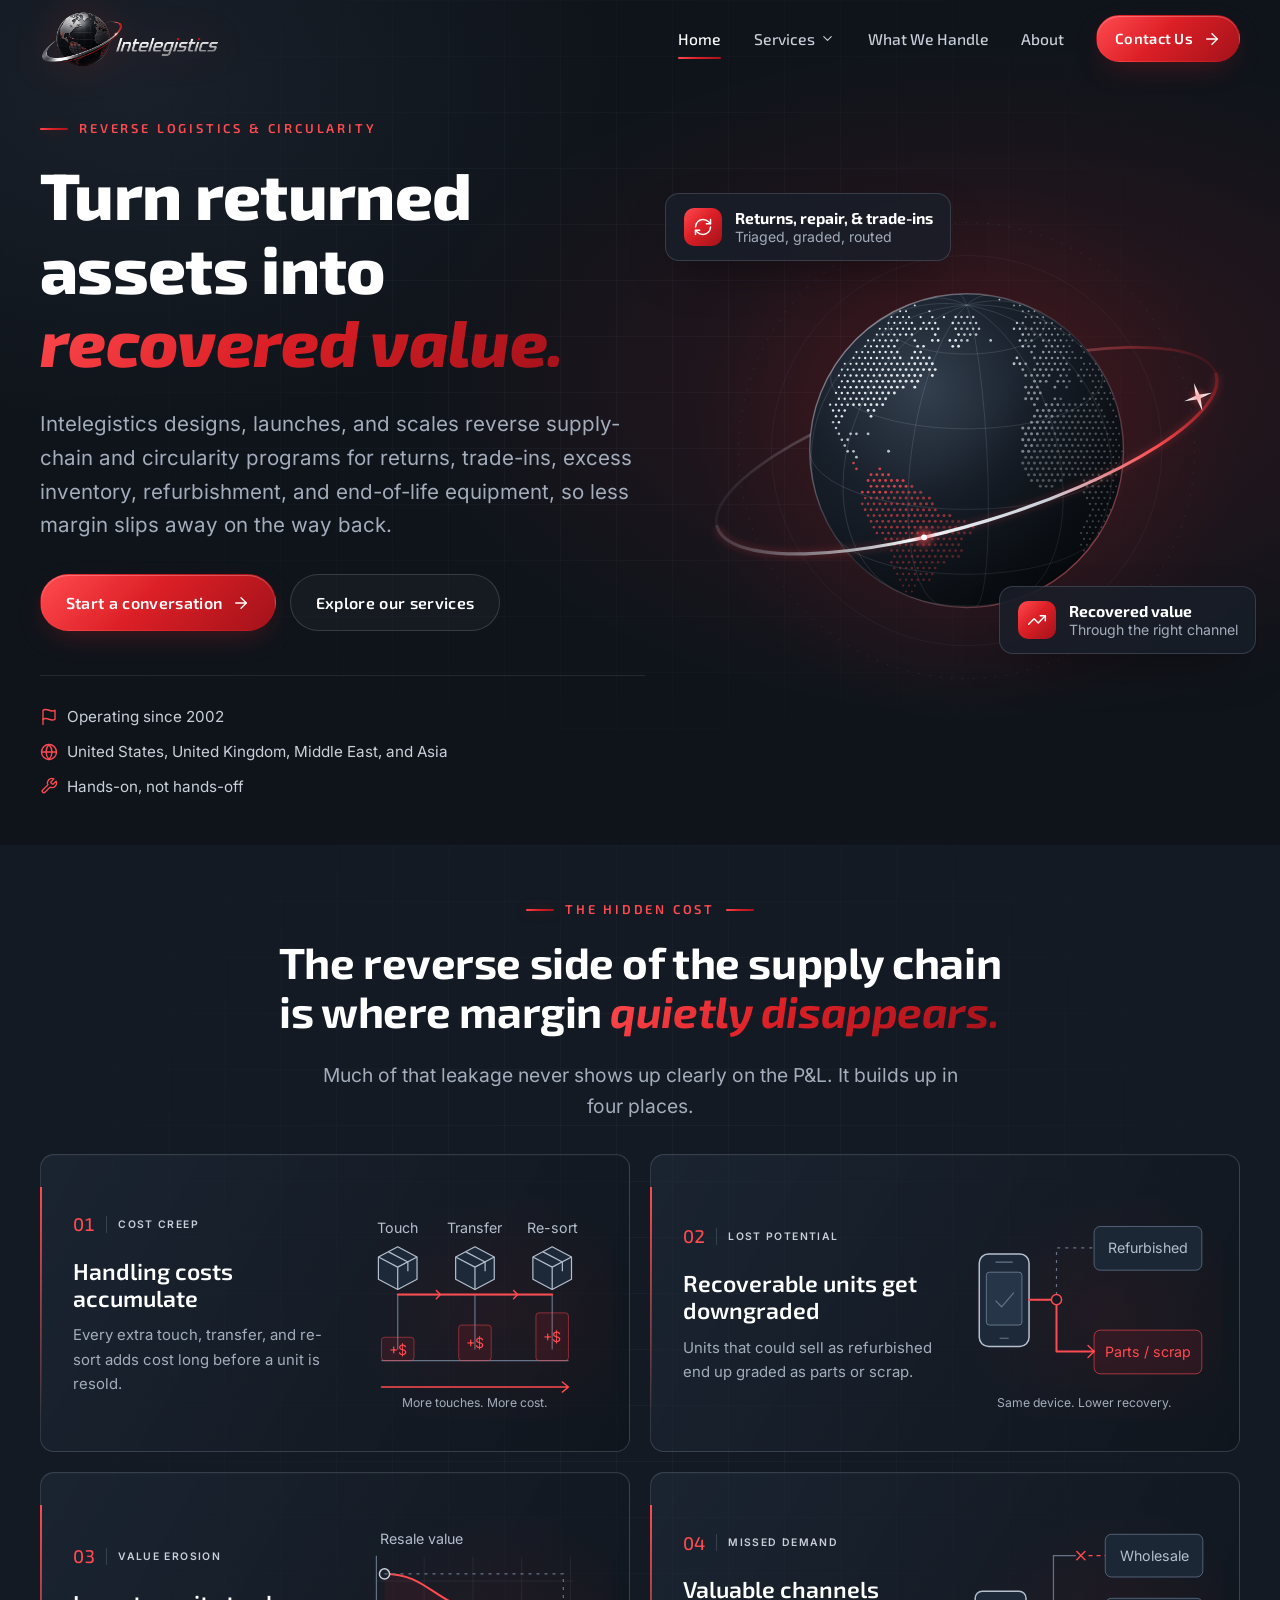
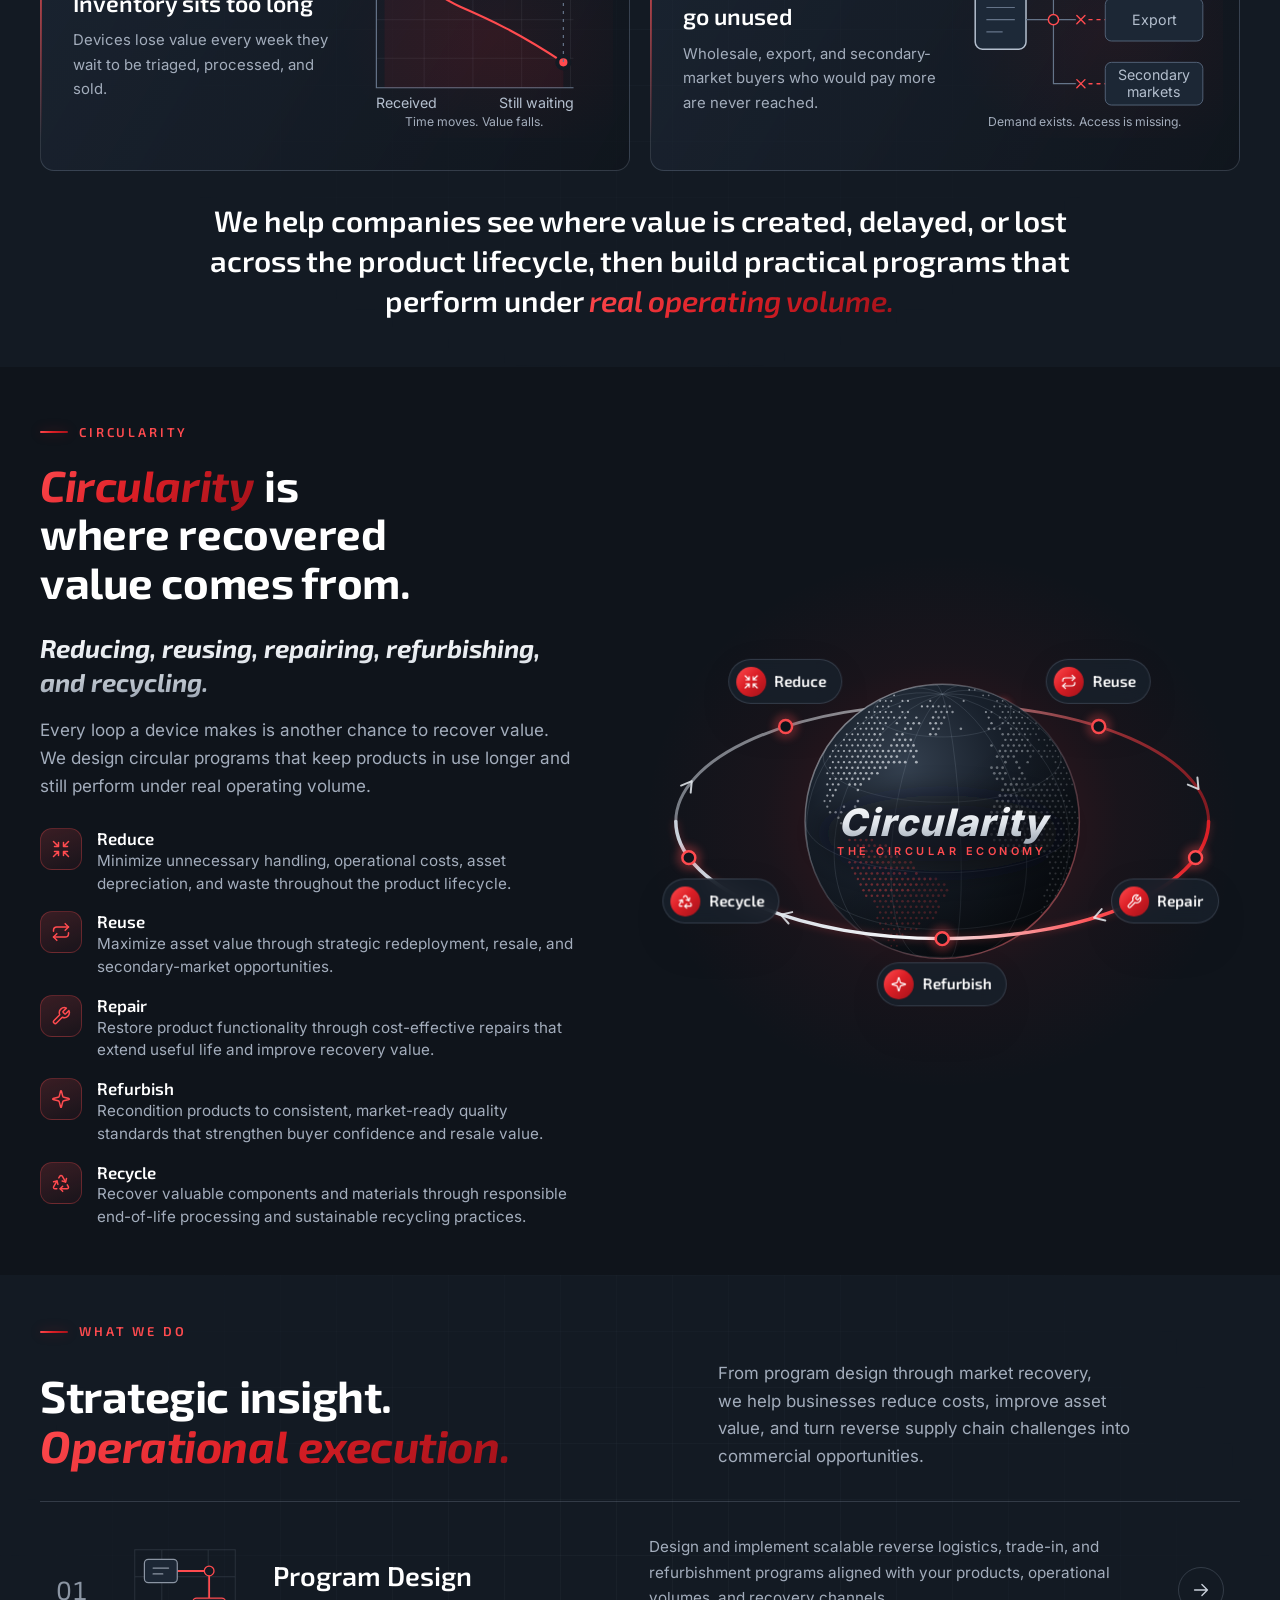
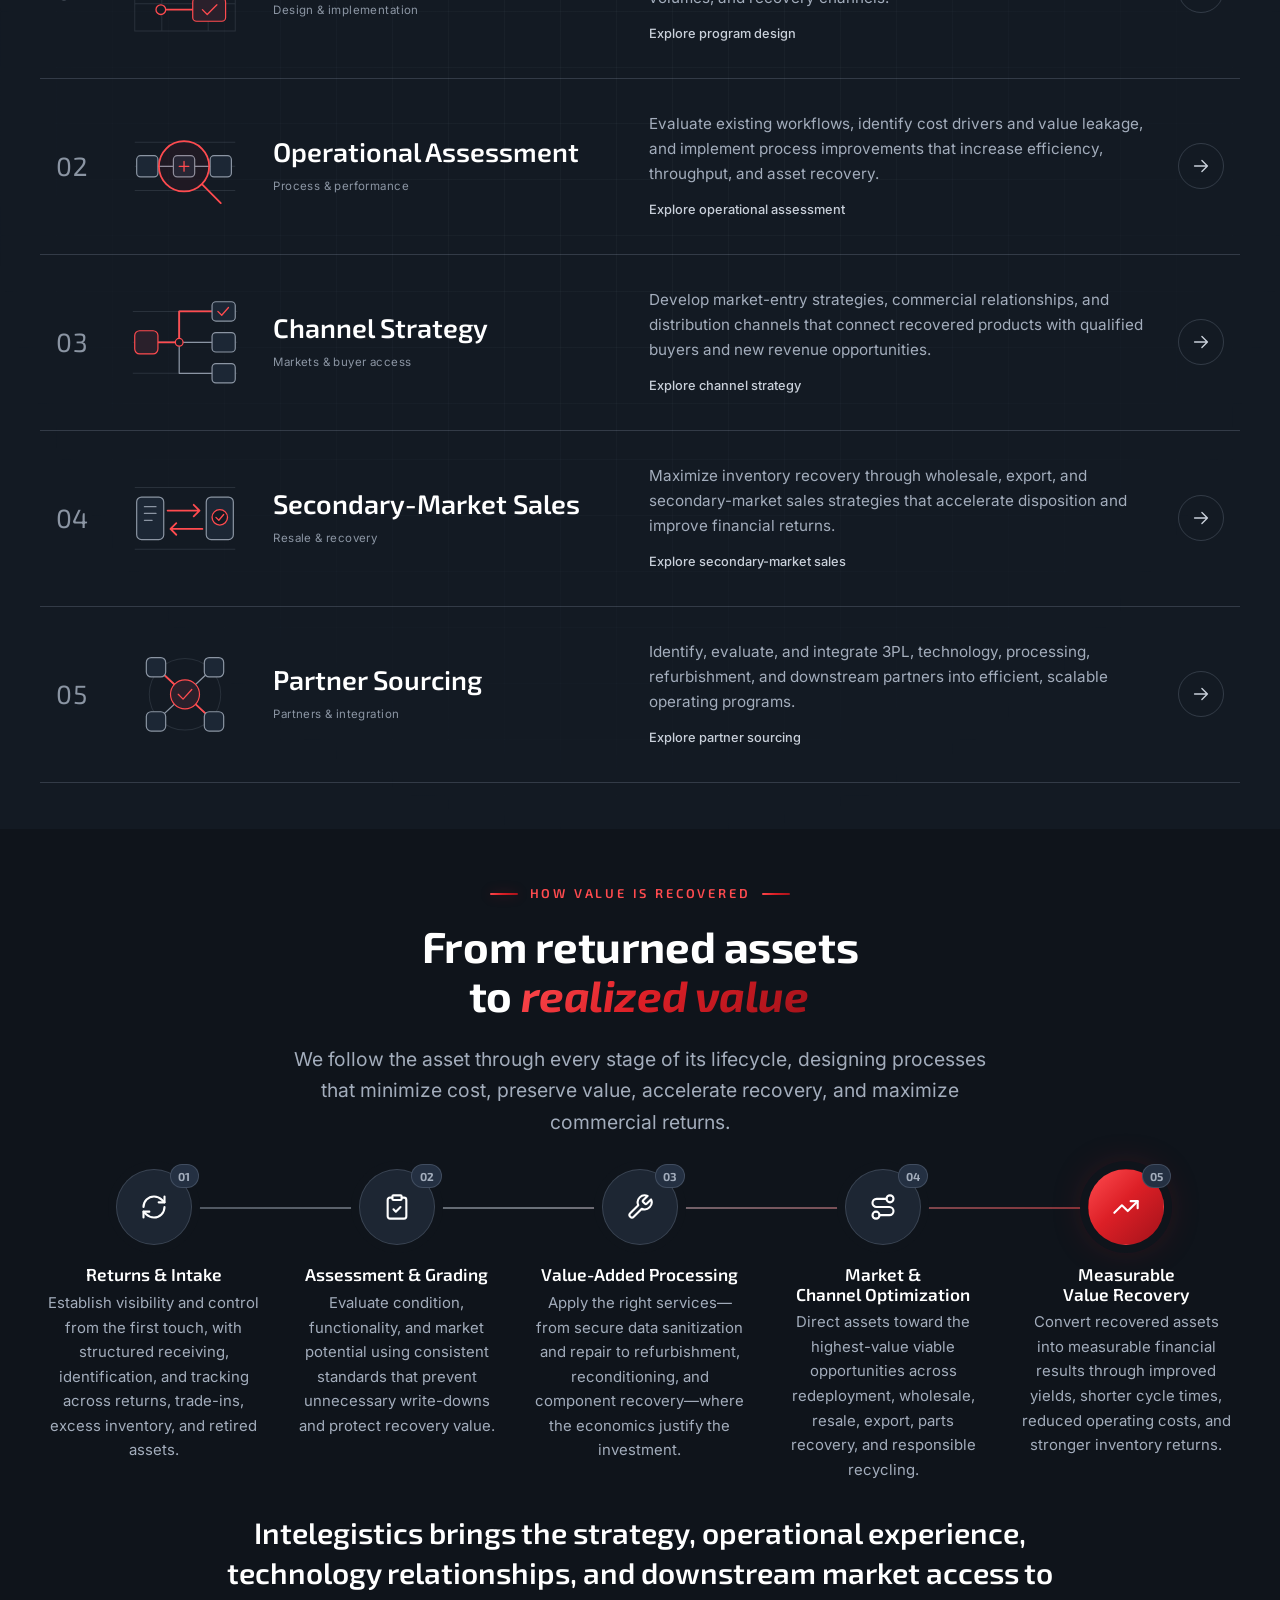
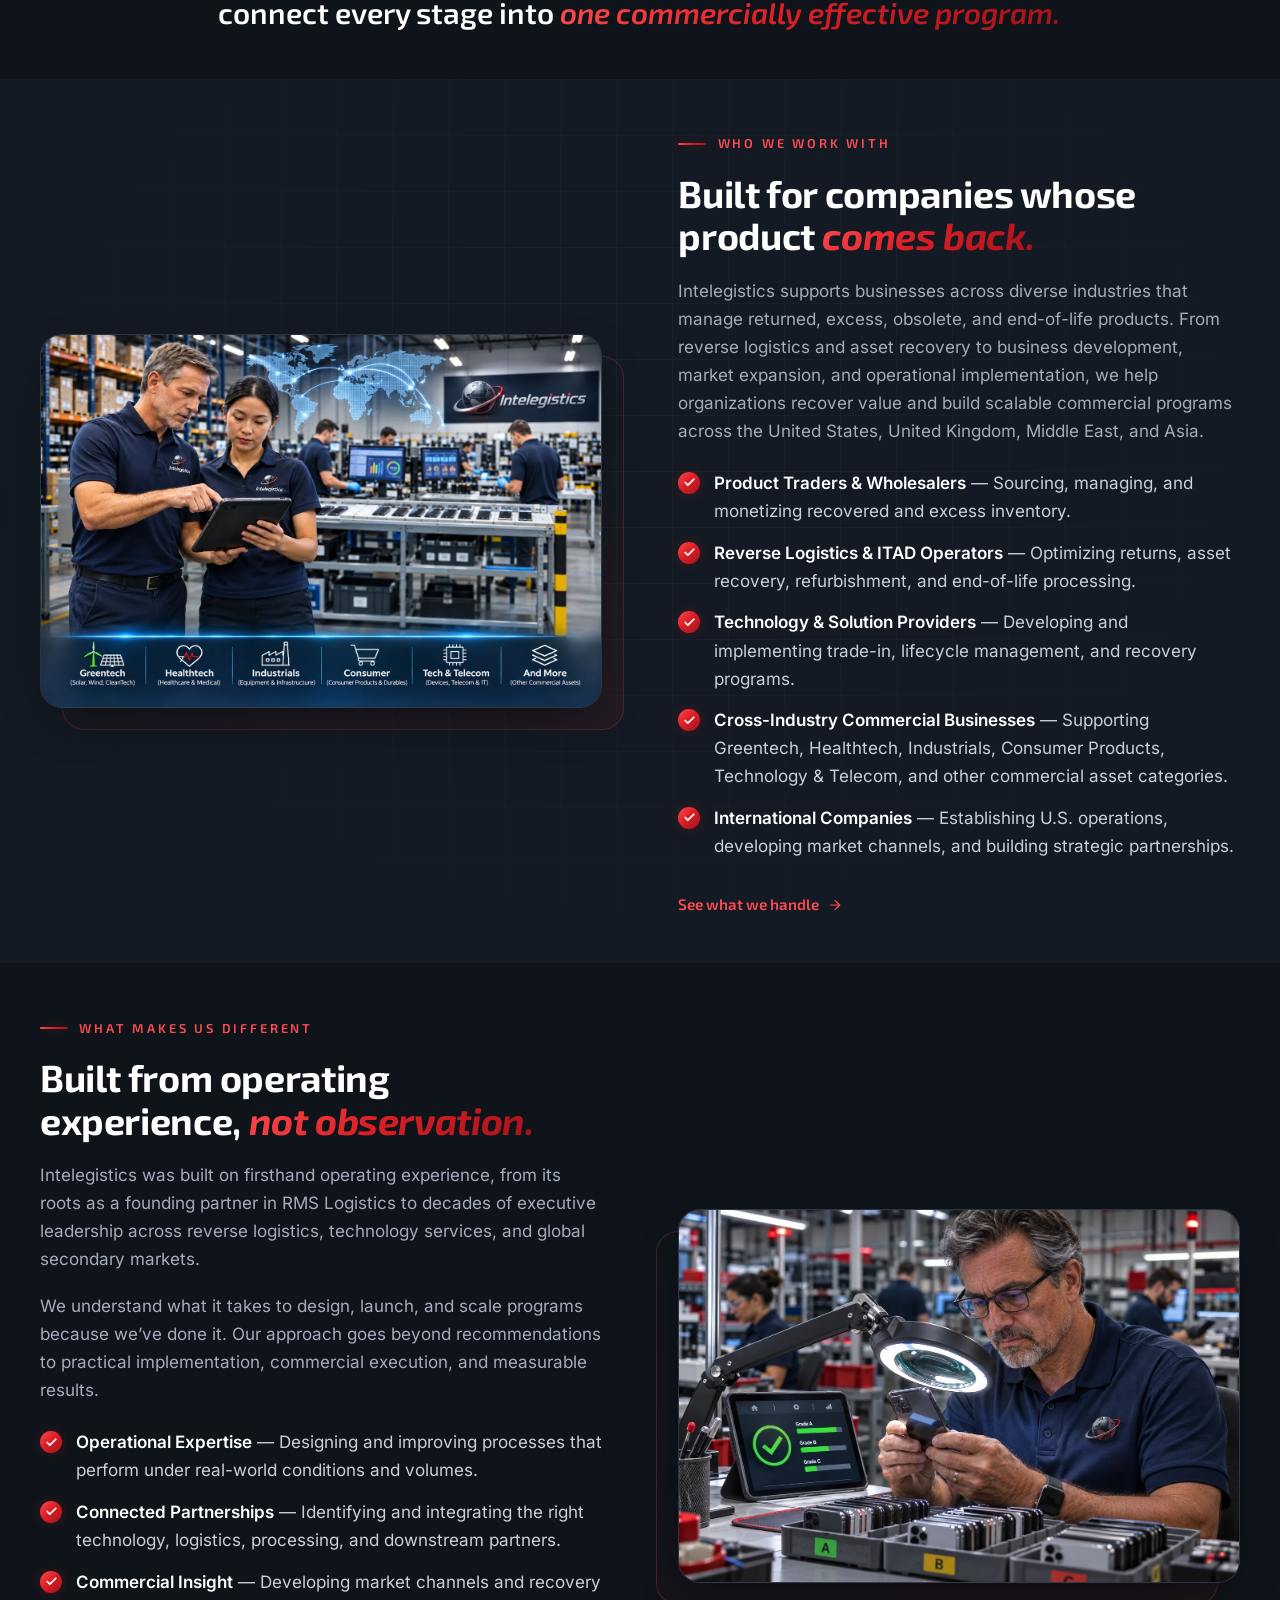
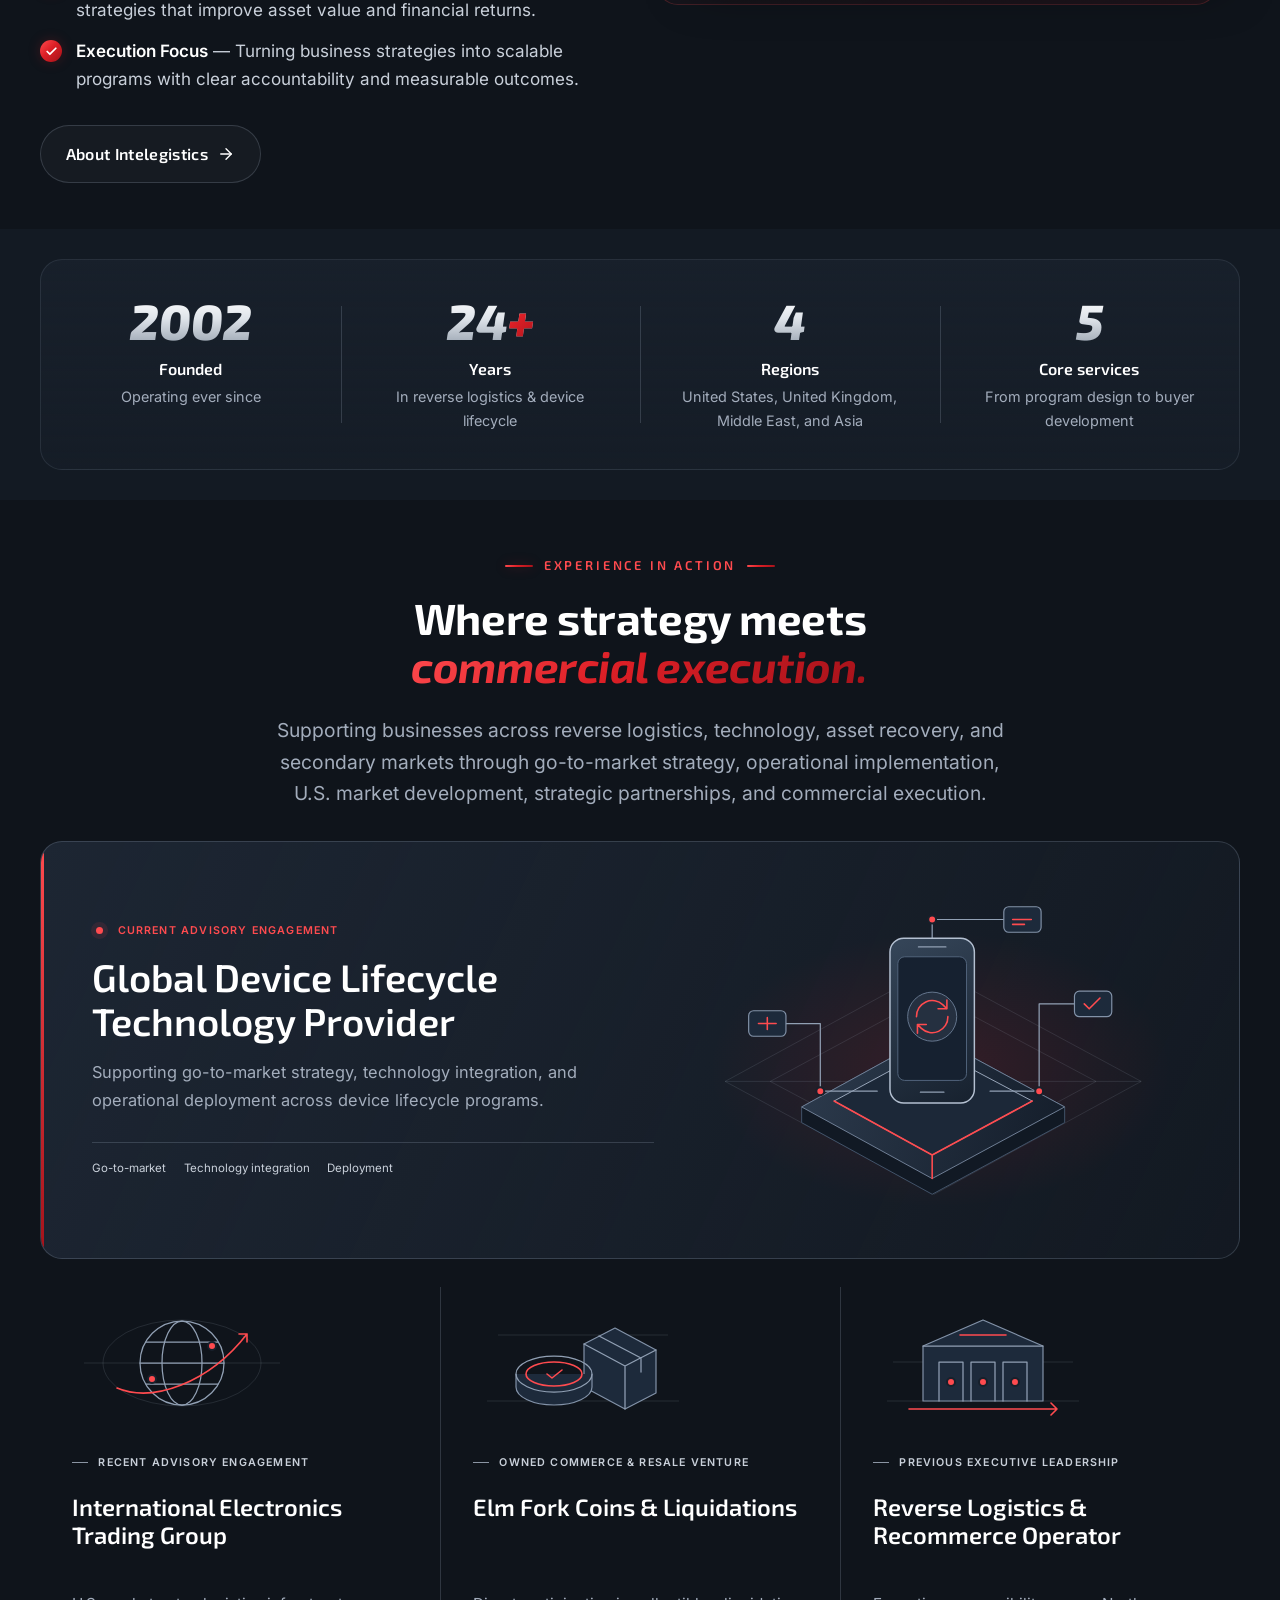
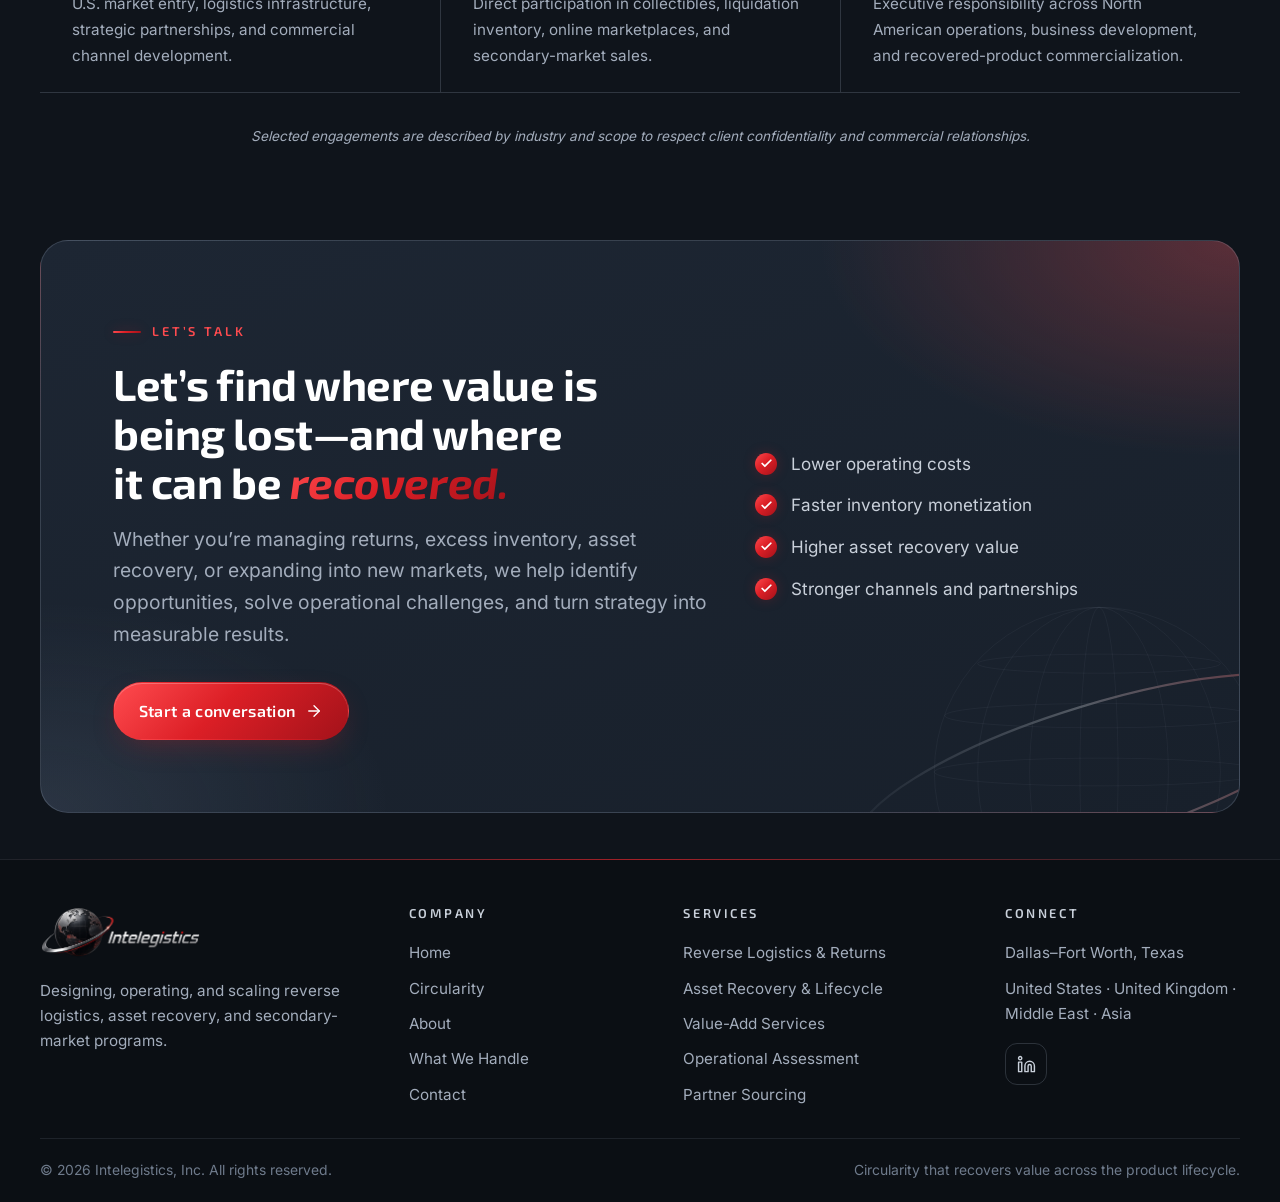
==== commit 6621e398: "Add files via upload" ====
--- a/index.html
+++ b/index.html
@@ -136,8 +136,8 @@
   <h2 id="hidden-cost-title">The reverse side of the supply chain is where margin <span class="text-red">quietly disappears.</span></h2>
   <p class="lead">Much of that leakage never shows up clearly on the P&amp;L. It builds up in four places.</p>
 </div>
-    <div class="leak-carousel reveal" data-leak-carousel role="group" aria-roledescription="carousel" aria-label="Four sources of value leakage">
-    <div class="leak-grid" id="leak-slides" tabindex="0" aria-label="Value leakage cards. Use the left and right arrow keys to browse.">
+    <div class="leak-carousel reveal" data-card-slideshow data-slideshow-label="Four sources of value leakage" data-slideshow-track-label="Value leakage cards. Use left and right arrow keys to browse.">
+    <div class="leak-grid" id="leak-slides" data-slideshow-track>
       <article class="leak">
         <div class="leak-copy">
           <div class="leak-label"><span class="leak-number" aria-hidden="true">01</span><span>Cost creep</span></div>
@@ -223,12 +223,12 @@
         </div>
       </article>
     </div>
-      <div class="leak-controls" hidden>
-        <p class="leak-status" aria-live="polite" aria-atomic="true"><span data-leak-count aria-hidden="true">1–2 / 4</span><span class="sr-only" data-leak-announcement></span></p>
-        <div class="leak-pagination" role="group" aria-label="Choose cards"></div>
+      <div class="leak-controls" data-slideshow-controls hidden>
+        <p class="leak-status" data-slideshow-status aria-live="off" aria-atomic="true"><span data-slideshow-count>1 / 4</span></p>
         <div class="leak-navigation">
-          <button class="leak-button" type="button" data-leak-prev aria-label="Previous cards" aria-controls="leak-slides"><svg viewBox="0 0 24 24" fill="none" aria-hidden="true"><path d="M19 12H5m6-6-6 6 6 6"/></svg></button>
-          <button class="leak-button" type="button" data-leak-next aria-label="Next cards" aria-controls="leak-slides"><svg viewBox="0 0 24 24" fill="none" aria-hidden="true"><path d="M5 12h14m-6-6 6 6-6 6"/></svg></button>
+          <button class="leak-button" type="button" data-slideshow-prev aria-label="Previous value leakage card" aria-controls="leak-slides"><svg viewBox="0 0 24 24" fill="none" aria-hidden="true"><path d="M19 12H5m6-6-6 6 6 6"/></svg></button>
+          <button class="leak-button" type="button" data-slideshow-rotation aria-label="Pause automatic slideshow" aria-controls="leak-slides"><svg data-slideshow-pause viewBox="0 0 24 24" fill="none" aria-hidden="true"><path d="M9 5v14M15 5v14"/></svg><svg data-slideshow-play viewBox="0 0 24 24" fill="none" aria-hidden="true" hidden><path d="m9 5 10 7-10 7Z"/></svg></button>
+          <button class="leak-button" type="button" data-slideshow-next aria-label="Next value leakage card" aria-controls="leak-slides"><svg viewBox="0 0 24 24" fill="none" aria-hidden="true"><path d="M5 12h14m-6-6 6 6-6 6"/></svg></button>
         </div>
       </div>
     </div>
@@ -592,7 +592,7 @@
   </div>
 </footer>
 <script src="assets/js/main.js"></script>
-<script src="assets/js/leak-carousel.js" defer></script>
+<script src="assets/js/device-slideshow.js" defer></script>
 <script src="assets/js/preload.js" defer></script>
 <script src="assets/js/track.js" defer></script>
 </body>
--- a/assets/css/style.css
+++ b/assets/css/style.css
@@ -59,6 +59,11 @@
   --radius-sm: 10px;
   --radius-lg: 22px;
   --header-h:  78px;
+  /* Shared vertical rhythm: compact on phones, with room for desktop layouts. */
+  --section-space: clamp(1.5rem, 3.6vw, 3rem);
+  --section-tight-space: clamp(1rem, 2.4vw, 2rem);
+  --section-heading-space: clamp(1.25rem, 2.4vw, 2rem);
+  --hero-inset: clamp(1rem, 2.5vw, 2rem);
   --shadow:    0 18px 50px -20px rgba(0, 0, 0, 0.65);
   --ease:      cubic-bezier(.2, .7, .2, 1);
 }
@@ -155,10 +160,10 @@
 
 /* ---------- Layout ---------- */
 .container { width: min(var(--container), 100% - 2.5rem); margin-inline: auto; }
-.section { padding: clamp(4.5rem, 9vw, 7.5rem) 0; position: relative; }
+.section { padding: var(--section-space) 0; position: relative; }
 .section--alt { background: var(--bg-alt); }
-.section--tight { padding: clamp(3rem, 6vw, 4.5rem) 0; }
-.section-head { max-width: 760px; margin-bottom: clamp(2.5rem, 5vw, 3.75rem); }
+.section--tight { padding: var(--section-tight-space) 0; }
+.section-head { max-width: 760px; margin-bottom: var(--section-heading-space); }
 .section-head.center { margin-inline: auto; text-align: center; }
 .section-head.center .lead { margin-inline: auto; }
 .center { text-align: center; }
@@ -309,9 +314,9 @@
 /* ---------- Home hero ---------- */
 .hero {
   position: relative; overflow: hidden;
-  min-height: min(100vh, 900px);
+  min-height: auto;
   display: flex; align-items: center;
-  padding: calc(var(--header-h) + 3rem) 0 5rem;
+  padding: calc(var(--header-h) + var(--hero-inset)) 0 var(--section-space);
   background:
     radial-gradient(900px 520px at 78% 45%, rgba(220,31,38,.16), transparent 65%),
     radial-gradient(700px 500px at 10% 10%, rgba(120,140,170,.10), transparent 70%),
@@ -366,7 +371,7 @@
 /* ---------- Page hero (inner pages) ---------- */
 .page-hero {
   position: relative; overflow: hidden;
-  padding: calc(var(--header-h) + clamp(4rem, 8vw, 6.5rem)) 0 clamp(4rem, 7vw, 5.5rem);
+  padding: calc(var(--header-h) + var(--hero-inset)) 0 var(--section-space);
   background:
     radial-gradient(800px 420px at 85% 0%, rgba(220,31,38,.20), transparent 65%),
     radial-gradient(600px 400px at 0% 100%, rgba(120,140,170,.10), transparent 70%),
@@ -382,7 +387,7 @@
 }
 .breadcrumb {
   display: flex; flex-wrap: wrap; gap: .55rem; align-items: center; list-style: none; padding: 0; margin-top: 0;
-  font-size: .88rem; color: var(--faint); margin-bottom: 1.6rem;
+  font-size: .88rem; color: var(--faint); margin-bottom: 1.1rem;
 }
 .breadcrumb a { color: var(--muted); transition: color .2s; }
 .breadcrumb a:hover { color: #fff; }
@@ -427,7 +432,7 @@
 /* ---------- Services: an illustrated capability index ---------- */
 .services-heading {
   display: grid; grid-template-columns: 1.15fr 1fr; gap: 0 clamp(2rem, 6vw, 5rem);
-  align-items: end; margin-bottom: clamp(2.5rem, 5vw, 4rem);
+  align-items: end; margin-bottom: var(--section-heading-space);
 }
 .services-heading .eyebrow { grid-column: 1 / -1; justify-self: start; }
 .services-heading h2 { margin: 0; font-size: clamp(2rem, 3.5vw, 3rem); line-height: 1.13; }
@@ -510,7 +515,7 @@
 /* ---------- About: a featured service and four supporting capabilities ---------- */
 .capabilities-heading {
   display: grid; grid-template-columns: 1.3fr 1fr; align-items: end;
-  gap: 0 3rem; margin-bottom: clamp(2.5rem, 5vw, 3.75rem);
+  gap: 0 3rem; margin-bottom: var(--section-heading-space);
 }
 .capabilities-heading .eyebrow { grid-column: 1 / -1; justify-self: start; }
 .capabilities-heading h2 { font-size: clamp(2rem, 3.4vw, 2.85rem); margin: 0; }
@@ -591,15 +596,9 @@
 .value-leakage { overflow: hidden; }
 .value-leakage .section-head { max-width: 870px; }
 .leak-grid {
-  --leak-visible: 2; --leak-gap: 1.25rem;
-  display: grid; grid-template-columns: none; grid-auto-flow: column;
-  grid-auto-columns: calc((100% - var(--leak-gap)) / 2); gap: var(--leak-gap);
-  overflow-x: auto; overscroll-behavior-x: contain;
-  scroll-snap-type: x mandatory; scrollbar-width: thin;
-  border-radius: var(--radius);
-}
-.js .leak-grid { scrollbar-width: none; }
-.js .leak-grid::-webkit-scrollbar { display: none; }
+  display: grid; grid-template-columns: repeat(2, minmax(0, 1fr));
+  gap: 1.25rem;
+}
 .leak-grid:focus-visible { outline-offset: 5px; }
 .leak {
   display: grid; grid-template-columns: minmax(0, 1.05fr) minmax(0, 1fr);
@@ -607,7 +606,6 @@
   border-radius: var(--radius); border: 1px solid var(--line-strong);
   background: linear-gradient(120deg, rgba(36,48,66,.45), rgba(15,20,27,.7));
   position: relative; isolation: isolate; min-width: 0;
-  scroll-snap-align: start; scroll-snap-stop: always;
   box-shadow: inset 0 1px 0 rgba(255,255,255,.025);
   transition: border-color .3s, background .3s;
 }
@@ -659,47 +657,46 @@
 .leak-chart-point { fill: var(--surface); stroke: var(--silver-2); stroke-width: 1.5; }
 .leak-chart-point--lost { fill: var(--red-bright); stroke: var(--bg-alt); stroke-width: 4; }
 
-.leak-controls { display: flex; align-items: center; justify-content: space-between; gap: 1rem; margin-top: 1.25rem; }
-.leak-controls[hidden] { display: none; }
+.leak-controls { display: none; }
+.leak-controls[hidden], .leak-controls svg[hidden] { display: none; }
 .leak-status { margin: 0; min-width: 78px; font-size: .85rem; font-variant-numeric: tabular-nums; color: var(--silver-2); }
-.leak-pagination { display: flex; align-items: center; gap: .15rem; }
-.leak-page { display: grid; place-items: center; width: 28px; height: 44px; padding: 0; background: none; border: 0; cursor: pointer; }
-.leak-page::before { content: ""; width: 7px; height: 7px; border-radius: 999px; background: var(--silver-3); transition: width .2s, background .2s; }
-.leak-page[aria-current="true"]::before { width: 22px; background: var(--red-bright); }
 .leak-navigation { display: flex; gap: .6rem; }
 .leak-button { display: grid; place-items: center; width: 44px; height: 44px; padding: 0; border-radius: 50%; border: 1px solid var(--line-strong); color: var(--silver-2); background: var(--surface); cursor: pointer; transition: background .2s, border-color .2s; }
 .leak-button svg { width: 21px; height: 21px; stroke: currentColor; stroke-width: 1.6; stroke-linecap: round; stroke-linejoin: round; }
 .leak-button:is(:hover, :focus-visible) { background: var(--red); border-color: var(--red); color: #fff; }
 
-@media (min-width: 741px) {
-  .leak:nth-child(even) { scroll-snap-align: none; scroll-snap-stop: normal; }
-}
-
-@media (min-width: 741px) and (max-width: 1100px) {
-  .leak { grid-template-columns: 1fr; gap: .5rem; padding: 1.75rem; }
-  .leak-visual { grid-row: 1; padding: .25rem 1rem 1rem; }
-  .leak-art { max-width: 280px; }
-}
-@media (max-width: 740px) {
-  .leak-grid { --leak-visible: 1; grid-auto-columns: 100%; }
-  .leak { padding: 1.75rem; }
-  .leak h3 { font-size: 1.5rem; }
-}
-@media (max-width: 480px) {
-  .leak { grid-template-columns: 1fr; gap: 1.5rem; padding: 1.5rem; }
-  .leak-visual { border-top: 1px solid var(--line); padding: 1.5rem .25rem .25rem; }
-  .leak-art { max-width: 260px; }
+@media (min-width: 641px) and (max-width: 960px) {
+  .leak { grid-template-columns: 1fr; gap: 1rem; padding: 1.5rem; }
+  .leak-visual { grid-row: 1; padding: 0; }
+  .leak-art { max-width: 170px; }
+}
+@media (max-width: 640px) {
+  .leak-grid {
+    --leak-gap: .75rem; --leak-peek: clamp(.75rem, 4vw, 1.375rem);
+    --leak-inset: calc(var(--leak-peek) + var(--leak-gap));
+    grid-template-columns: none; grid-auto-flow: column;
+    grid-auto-columns: calc(100% - var(--leak-inset) - var(--leak-inset));
+    gap: var(--leak-gap); overflow-x: auto; overscroll-behavior-x: contain;
+    scroll-padding-inline: var(--leak-inset); scroll-snap-type: x mandatory;
+    scroll-behavior: auto; scrollbar-width: thin; border-radius: var(--radius);
+  }
+  .leak-carousel.is-enhanced .leak-grid { scrollbar-width: none; }
+  .leak-carousel.is-enhanced .leak-grid::-webkit-scrollbar { display: none; }
+  .leak-grid.is-moving { scroll-snap-type: none; }
+  .leak { grid-template-columns: 1fr; align-content: start; gap: 1rem; padding: 1.25rem; scroll-snap-align: start; scroll-snap-stop: always; }
+  .leak h3 { font-size: 1.4rem; }
+  .leak-visual { grid-row: 1; border-bottom: 1px solid var(--line); padding: 0 0 1rem; }
+  .leak-art { max-width: 180px; }
   .leak-label { margin-bottom: .9rem; }
-  .leak-controls { gap: .5rem; }
+  .leak-controls:not([hidden]) { display: flex; align-items: center; justify-content: space-between; gap: 1rem; margin-top: 1rem; }
   .leak-status { min-width: 0; font-size: .8rem; }
-  .leak-page { width: 24px; }
-  .leak-navigation { gap: .4rem; }
+  .leak-navigation { gap: .5rem; }
 }
 
 .statement {
   font-family: var(--font-display); font-weight: 600;
   font-size: clamp(1.35rem, 2.4vw, 1.85rem); line-height: 1.35;
-  color: var(--silver-1); max-width: 900px; margin: 3.25rem auto 0; text-align: center;
+  color: var(--silver-1); max-width: 900px; margin: var(--section-heading-space) auto 0; text-align: center;
 }
 
 /* ---------- Split / zig-zag ---------- */
@@ -707,7 +704,7 @@
   display: grid; grid-template-columns: 1fr 1fr; align-items: center;
   gap: clamp(2.5rem, 6vw, 5.5rem);
 }
-.split + .split { margin-top: clamp(4rem, 8vw, 6.5rem); }
+.split + .split { margin-top: clamp(2rem, 4vw, 3rem); }
 .split--reverse .split-media { order: 2; }
 .split-media { position: relative; }
 .split-media::before {
@@ -889,7 +886,7 @@
 
 /* glowing light streak (under the values panel) */
 .glow-line {
-  position: relative; height: 2px; max-width: 1180px; margin: 3.5rem auto 0; border-radius: 2px;
+  position: relative; height: 2px; max-width: 1180px; margin: var(--section-heading-space) auto 0; border-radius: 2px;
   background: linear-gradient(90deg, transparent, rgba(220,31,38,.55) 18%, #ff3b3f 42%, #fff 50%, #ff3b3f 58%, rgba(220,31,38,.55) 82%, transparent);
 }
 .glow-line::after {
@@ -1214,6 +1211,247 @@
 .compare-head { display: grid; grid-template-columns: 1fr auto 1fr; gap: 1.25rem; padding: 0 1.5rem .25rem; font-family: var(--font-display); font-size: .8rem; letter-spacing: .18em; text-transform: uppercase; color: var(--faint); }
 .compare-head span:nth-child(2) { width: 24px; }
 
+/* ---------- Inventory streams: five distinct routes into recovery ---------- */
+.inventory-section .section-head { max-width: 840px; }
+.inventory-board {
+  list-style: none; margin: 0; padding: 0;
+  position: relative; overflow: hidden; border: 1px solid var(--line-strong);
+  border-radius: var(--radius-lg);
+  background: linear-gradient(145deg, rgba(36,48,66,.48), rgba(15,20,27,.72));
+}
+.inventory-board::before {
+  content: ""; position: absolute; inset: 0 0 auto; height: 2px;
+  background: var(--grad-chrome);
+}
+.inventory-stream {
+  display: grid; grid-template-columns: 38px minmax(0, .95fr) 200px minmax(0, 1.05fr);
+  align-items: center; gap: 1.5rem; padding: 1.5rem 1.75rem;
+}
+.inventory-stream + .inventory-stream { border-top: 1px solid var(--line-strong); }
+.inventory-number {
+  font-family: var(--font-display); font-size: 1.65rem; font-weight: 500;
+  line-height: 1; font-variant-numeric: tabular-nums; color: #8e9bad;
+}
+.inventory-heading {
+  min-width: 0; margin: 0; font-size: clamp(1.3rem, 1.8vw, 1.6rem);
+  font-weight: 600; line-height: 1.2; text-wrap: pretty;
+}
+.inventory-visual {
+  display: grid; place-items: center; min-width: 0;
+  background: radial-gradient(ellipse at center, rgba(220,31,38,.06), transparent 70%);
+}
+.inventory-art { display: block; width: 100%; max-width: 240px; aspect-ratio: 2; }
+.inventory-art path, .inventory-art rect, .inventory-art circle { vector-effect: non-scaling-stroke; }
+.inventory-art-guide { stroke: rgba(196,210,230,.08); stroke-width: 1; }
+.inventory-art-panel { fill: #1b2736; stroke: #8e9bad; stroke-width: 1.2; stroke-linejoin: round; }
+.inventory-art-wire { stroke: #8493a8; stroke-width: 1.2; stroke-linecap: round; stroke-linejoin: round; }
+.inventory-art-route { stroke: var(--red-bright); stroke-width: 1.8; stroke-linecap: round; stroke-linejoin: round; }
+.inventory-art-accent { stroke: var(--red-bright); stroke-width: 1.6; stroke-linecap: round; stroke-linejoin: round; }
+.inventory-art-silver { stroke: #d1d9e4; stroke-width: 1.5; stroke-linecap: round; stroke-linejoin: round; }
+.inventory-art-lens { fill: #1b2736; stroke: var(--red-bright); stroke-width: 1.8; }
+.inventory-art-module { fill: #2b2632; stroke: var(--red-bright); stroke-width: 1.2; }
+.inventory-art-point { fill: var(--red-bright); stroke: var(--bg-alt); stroke-width: 2; }
+.inventory-description { min-width: 0; margin: 0; color: var(--silver-2); font-size: .97rem; line-height: 1.65; }
+
+@media (max-width: 1000px) {
+  .inventory-stream {
+    grid-template-columns: 32px minmax(0, 1fr) 180px;
+    gap: .65rem 1.25rem; padding: 1.5rem;
+  }
+  .inventory-number { grid-column: 1; grid-row: 1; align-self: start; padding-top: .15rem; }
+  .inventory-heading { grid-column: 2; grid-row: 1; font-size: 1.4rem; }
+  .inventory-visual { grid-column: 3; grid-row: 1 / 3; }
+  .inventory-description { grid-column: 2; grid-row: 2; }
+}
+@media (max-width: 640px) {
+  .inventory-board { display: grid; gap: .75rem; overflow: visible; border: 0; border-radius: 0; background: none; }
+  .inventory-board::before { display: none; }
+  .inventory-stream {
+    grid-template-columns: 40px minmax(0, 1fr); gap: .65rem .75rem; padding: 1.25rem;
+    border: 1px solid var(--line-strong); border-radius: var(--radius);
+    background: linear-gradient(145deg, rgba(36,48,66,.48), rgba(15,20,27,.72));
+  }
+  .inventory-number { grid-column: 1; grid-row: 1; align-self: center; padding: 0; font-size: 2rem; }
+  .inventory-visual { grid-column: 2; grid-row: 1; width: 156px; max-width: 100%; justify-self: end; }
+  .inventory-heading { grid-column: 1 / -1; grid-row: 2; font-size: 1.35rem; }
+  .inventory-description { grid-column: 1 / -1; grid-row: 3; font-size: .96rem; }
+}
+
+/* ---------- Program cards: photo slots above the existing copy ---------- */
+.program-card { padding: 0; }
+.program-card .photo-slot {
+  flex: none; border: 0; border-bottom: 1px solid var(--line);
+  border-radius: 0; box-shadow: none;
+}
+.program-card .photo-slot-label { padding: 1.25rem; }
+.program-card .photo-slot:has(img) .photo-slot-label { visibility: hidden; }
+.program-card .photo-slot-label code { overflow-wrap: anywhere; }
+.program-card-body { padding: 1.4rem 1.4rem 1.6rem; }
+
+/* Returns programs: illustration-led panels with room for the complete story. */
+.returns-programs {
+  display: grid; grid-template-columns: repeat(2, minmax(0, 1fr)); gap: 1.25rem;
+}
+.returns-programs .program-card {
+  display: grid; grid-template-columns: minmax(0, .95fr) minmax(0, 1.3fr);
+  border-color: var(--line-strong);
+  background: linear-gradient(125deg, rgba(36,48,66,.45), rgba(15,20,27,.72));
+}
+.returns-programs .photo-slot {
+  aspect-ratio: auto; height: 100%; min-height: 250px;
+  border: 0; border-right: 1px solid var(--line);
+  background:
+    radial-gradient(ellipse at 50% 48%, rgba(220,31,38,.08), transparent 72%),
+    linear-gradient(150deg, rgba(29,38,51,.5), rgba(15,20,27,.5));
+}
+.returns-programs .photo-slot img { object-fit: contain; }
+.returns-programs .program-card-body { align-self: center; min-width: 0; padding: 1.5rem; }
+.returns-program-number {
+  display: flex; align-items: center; gap: .65rem; margin-bottom: .8rem;
+  font-family: var(--font-display); font-size: .9rem; font-weight: 600;
+  font-variant-numeric: tabular-nums; color: var(--red-bright);
+}
+.returns-program-number::after { content: ""; height: 1px; width: 30px; background: rgba(255,75,79,.4); }
+.returns-programs h3 { font-size: clamp(1.3rem, 1.8vw, 1.65rem); line-height: 1.18; text-wrap: pretty; }
+.returns-programs .program-card-body p { font-size: .94rem; line-height: 1.7; margin: 0; }
+@media (min-width: 641px) and (max-width: 1100px) {
+  .returns-programs .program-card { grid-template-columns: 1fr; }
+  .returns-programs .photo-slot {
+    aspect-ratio: 2 / 1; height: auto; min-height: 0;
+    border-right: 0; border-bottom: 1px solid var(--line);
+  }
+  .returns-programs .program-card-body { align-self: start; }
+}
+@media (max-width: 640px) {
+  .returns-programs { grid-template-columns: 1fr; gap: 1rem; }
+  .returns-programs .program-card { grid-template-columns: 1fr; }
+  .returns-programs .photo-slot {
+    aspect-ratio: 2 / 1; height: auto; min-height: 0;
+    border-right: 0; border-bottom: 1px solid var(--line);
+  }
+  .returns-programs .program-card-body { padding: 1.25rem; }
+  .returns-programs h3 { font-size: 1.4rem; }
+  .returns-program-number { margin-bottom: .6rem; }
+}
+
+/* ---------- Refurbishment: four illustrated program outcomes ---------- */
+.refurb-outcomes .section-head { max-width: 810px; }
+.refurb-outcomes-grid {
+  display: grid; grid-template-columns: repeat(2, minmax(0, 1fr)); gap: 1.25rem;
+  list-style: none; padding: 0; margin: 0;
+}
+.refurb-outcome {
+  display: grid; grid-template-columns: minmax(0, 1fr) minmax(0, 1fr);
+  align-items: center; gap: 1.25rem; min-width: 0; padding: clamp(1.5rem, 2.7vw, 2rem);
+  border: 1px solid var(--line-strong); border-radius: var(--radius);
+  background: linear-gradient(130deg, rgba(36,48,66,.5), rgba(15,20,27,.75));
+  box-shadow: inset 0 1px 0 rgba(255,255,255,.025);
+}
+.refurb-outcome-copy { min-width: 0; }
+.refurb-outcome-index {
+  display: flex; align-items: center; gap: .65rem; margin-bottom: .9rem;
+  font-family: var(--font-display); font-size: .95rem; font-weight: 500;
+  font-variant-numeric: tabular-nums; letter-spacing: .06em; color: var(--red-bright);
+}
+.refurb-outcome-index::after { content: ""; width: 30px; height: 1px; background: rgba(255,75,79,.45); }
+.refurb-outcome h3 { font-size: clamp(1.5rem, 2vw, 1.85rem); line-height: 1.17; font-weight: 600; margin: 0 0 .7rem; text-wrap: pretty; }
+.refurb-outcome p { margin: 0; max-width: 28ch; color: var(--muted); font-size: .97rem; line-height: 1.65; }
+.refurb-outcome-visual { min-width: 0; display: grid; place-items: center; }
+.refurb-outcome-art { display: block; width: 100%; max-width: 280px; overflow: visible; }
+.refurb-outcome-art :is(path, rect, circle, ellipse) { vector-effect: non-scaling-stroke; }
+.refurb-outcome-guide { stroke: rgba(196,210,230,.13); stroke-width: 1; }
+.refurb-outcome-wire { stroke: #9aa8bb; stroke-width: 1.25; stroke-linecap: round; stroke-linejoin: round; }
+.refurb-outcome-accent { stroke: var(--red-bright); stroke-width: 1.7; stroke-linecap: round; stroke-linejoin: round; }
+.refurb-outcome-surface { fill: #1c2939; stroke: #95a3b8; stroke-width: 1.25; stroke-linejoin: round; }
+.refurb-outcome-screen { fill: #26374b; stroke: #5c708a; stroke-width: 1; stroke-linejoin: round; }
+.refurb-outcome-point { fill: var(--red-bright); stroke: var(--bg-alt); stroke-width: 2; }
+
+@media (min-width: 701px) and (max-width: 960px) {
+  .refurb-outcome { grid-template-columns: 1fr; gap: .9rem; padding: 1.5rem; }
+  .refurb-outcome-visual { grid-row: 1; }
+  .refurb-outcome-art { max-width: 235px; }
+  .refurb-outcome-index { margin-bottom: .65rem; }
+  .refurb-outcome p { max-width: none; }
+}
+@media (max-width: 700px) {
+  .refurb-outcomes-grid { grid-template-columns: 1fr; gap: 1rem; }
+  .refurb-outcome { grid-template-columns: minmax(0, 1fr); padding: 1.5rem; gap: 1rem; }
+  .refurb-outcome-visual { grid-row: 1; padding-bottom: 1rem; border-bottom: 1px solid var(--line); }
+  .refurb-outcome-art { max-width: 190px; }
+  .refurb-outcome h3 { font-size: 1.6rem; }
+  .refurb-outcome p { max-width: none; }
+}
+@media (max-width: 440px) {
+  .refurb-outcome { padding: 1.25rem; }
+  .refurb-outcome-art { max-width: 180px; }
+  .refurb-outcome-index { margin-bottom: .65rem; }
+  .refurb-outcome p { max-width: none; font-size: 1rem; }
+}
+
+/* ---------- Value-add services: numbered panels with explanatory artwork ---------- */
+.value-services .section-head { max-width: 850px; }
+.value-services-grid {
+  display: grid; grid-template-columns: repeat(2, minmax(0, 1fr)); gap: 1.25rem;
+}
+.value-service {
+  display: grid; grid-template-columns: minmax(0, 1fr) 180px;
+  grid-template-areas: "number art" "title art" "copy copy";
+  align-items: start; gap: .65rem 1.5rem; min-width: 0; padding: 1.75rem;
+  border: 1px solid var(--line-strong); border-radius: var(--radius);
+  background: linear-gradient(135deg, rgba(36,48,66,.5), rgba(19,26,35,.75));
+  box-shadow: inset 0 1px 0 rgba(255,255,255,.025);
+}
+.value-service-number {
+  grid-area: number; display: flex; align-items: center; gap: .8rem;
+  font-family: var(--font-display); font-size: 1.75rem; font-weight: 400;
+  font-variant-numeric: tabular-nums; line-height: 1; color: var(--silver-3);
+}
+.value-service-number::after { content: ""; width: 34px; height: 1px; background: var(--red-bright); }
+.value-service h3 {
+  grid-area: title; align-self: start; margin: 0; font-size: clamp(1.4rem, 2vw, 1.7rem);
+  font-weight: 600; line-height: 1.18; text-wrap: pretty;
+}
+.value-service p {
+  grid-area: copy; margin: .55rem 0 0; padding-top: 1.1rem;
+  border-top: 1px solid var(--line-strong);
+  color: var(--silver-2); font-size: .98rem; line-height: 1.7; text-wrap: pretty;
+}
+.value-service-visual {
+  grid-area: art; align-self: center; position: relative; min-width: 0;
+  background: radial-gradient(ellipse at center, rgba(220,31,38,.07), transparent 72%);
+}
+.value-service-art { display: block; width: 100%; height: auto; overflow: visible; }
+.value-service-art :is(path, rect, circle, ellipse) { vector-effect: non-scaling-stroke; }
+.value-service-guide { stroke: rgba(196,210,230,.1); stroke-width: 1; }
+.value-service-connection { stroke: #74849a; stroke-width: 1.2; stroke-linecap: round; stroke-linejoin: round; }
+.value-service-route { stroke: var(--red-bright); stroke-width: 1.65; stroke-linecap: round; stroke-linejoin: round; }
+.value-service-panel { fill: #1d2938; stroke: #a4b1c3; stroke-width: 1.2; }
+.value-service-surface { fill: #131d29; stroke: #63748b; stroke-width: 1.1; }
+.value-service-line { stroke: #c9d3e0; stroke-width: 1.15; stroke-linecap: round; stroke-linejoin: round; }
+.value-service-accent { fill: #2f202b; stroke: var(--red-bright); stroke-width: 1.3; }
+.value-service-point { fill: var(--red-bright); }
+
+@media (min-width: 861px) and (max-width: 1100px) {
+  .value-service { grid-template-columns: minmax(0, 1fr) 144px; gap: .65rem 1.1rem; padding: 1.5rem; }
+  .value-service h3 { font-size: 1.4rem; }
+}
+@media (max-width: 860px) {
+  .value-services-grid { grid-template-columns: 1fr; }
+  .value-service { grid-template-columns: minmax(0, 1fr) 180px; }
+}
+@media (max-width: 640px) {
+  .value-services-grid { gap: 1rem; }
+  .value-service { grid-template-columns: minmax(0, 1fr) 160px; grid-template-areas: "number art" "title title" "copy copy"; gap: .75rem 1rem; padding: 1.4rem; }
+  .value-service-number { align-self: center; font-size: 1.8rem; }
+  .value-service-number::after { width: 24px; }
+  .value-service h3 { font-size: 1.4rem; }
+  .value-service p { font-size: .95rem; padding-top: 1rem; }
+}
+@media (max-width: 380px) {
+  .value-service { grid-template-columns: minmax(0, 1fr) 144px; column-gap: .75rem; padding: 1.25rem; }
+  .value-service h3 { font-size: 1.25rem; }
+}
+
 /* ---------- Device cards ---------- */
 .device-card { padding: 0; }
 .device-card .photo-slot { border-radius: 0; box-shadow: none; border: 0; border-bottom: 1px dashed rgba(196,210,230,.18); --ratio: 4 / 3; }
@@ -1226,8 +1464,32 @@
 .device-card h3 .icon { color: var(--red-bright); width: 20px; height: 20px; }
 .device-card p { font-size: .95rem; }
 
+/* The category slideshow is active only on phones; larger screens keep the grid. */
+.device-controls { display: none; }
+.device-controls[hidden], .device-controls svg[hidden] { display: none; }
+@media (max-width: 640px) {
+  .device-slideshow .device-grid {
+    --device-gap: .75rem; --device-peek: clamp(.75rem, 4vw, 1.375rem);
+    --device-inset: calc(var(--device-peek) + var(--device-gap));
+    display: grid; grid-template-columns: none; grid-auto-flow: column;
+    grid-auto-columns: calc(100% - var(--device-inset) - var(--device-inset));
+    gap: var(--device-gap); overflow-x: auto; overscroll-behavior-x: contain;
+    scroll-padding-inline: var(--device-inset);
+    scroll-snap-type: x mandatory; scroll-behavior: auto; scrollbar-width: thin;
+    border-radius: var(--radius-lg);
+  }
+  .device-slideshow.is-enhanced .device-grid { scrollbar-width: none; }
+  .device-slideshow.is-enhanced .device-grid::-webkit-scrollbar { display: none; }
+  .device-slideshow .device-grid.is-moving { scroll-snap-type: none; }
+  .device-slideshow .device-card { min-width: 0; scroll-snap-align: start; scroll-snap-stop: always; }
+  .device-slideshow .device-card.is-hover:hover { transform: none; box-shadow: none; }
+  .device-slideshow .device-controls:not([hidden]) { display: flex; align-items: center; justify-content: space-between; gap: 1rem; margin-top: 1rem; }
+  .device-status { margin: 0; color: var(--silver-2); font-size: .85rem; font-variant-numeric: tabular-nums; }
+  .device-navigation { display: flex; gap: .5rem; }
+}
+
 /* ---------- CTA band ---------- */
-.cta-band { padding: clamp(4rem, 8vw, 6rem) 0; }
+.cta-band { padding: var(--section-space) 0; }
 .cta-box {
   position: relative; overflow: hidden;
   padding: clamp(2.5rem, 6vw, 4.5rem);
@@ -1254,6 +1516,7 @@
 .contact-info .icon-tile .icon { width: 21px; height: 21px; }
 .contact-info strong { display: block; font-family: var(--font-display); color: #fff; }
 .contact-info span, .contact-info a { color: var(--muted); font-size: .97rem; }
+.contact-next-heading { margin-top: var(--section-heading-space); }
 .contact-info a:hover { color: #fff; }
 
 .steps-mini { list-style: none; counter-reset: s; display: grid; gap: 1rem; margin: 1.25rem 0 0; padding: 0; }
@@ -1298,7 +1561,7 @@
 /* ---------- Footer ---------- */
 .site-footer {
   position: relative; background: #0b0f14; border-top: 1px solid var(--line);
-  padding: 4.5rem 0 0; font-size: .95rem;
+  padding: var(--section-space) 0 0; font-size: .95rem;
 }
 .site-footer::before {
   content: ""; position: absolute; top: -1px; left: 0; right: 0; height: 1px;
@@ -1323,13 +1586,13 @@
 .social a:hover { background: var(--grad-red); color: #fff; border-color: transparent; }
 .social .icon { width: 19px; height: 19px; }
 .footer-bottom {
-  margin-top: 3.5rem; padding: 1.5rem 0; border-top: 1px solid var(--line);
+  margin-top: var(--section-heading-space); padding: 1.25rem 0; border-top: 1px solid var(--line);
   display: flex; flex-wrap: wrap; gap: 1rem; justify-content: space-between;
   color: var(--faint); font-size: .87rem;
 }
 
 /* ---------- 404 ---------- */
-.notfound { min-height: 80vh; display: grid; place-items: center; text-align: center; padding: calc(var(--header-h) + 3rem) 0 4rem; }
+.notfound { display: grid; place-items: center; text-align: center; padding: calc(var(--header-h) + var(--section-space)) 0 var(--section-space); }
 .notfound .code { font-family: var(--font-display); font-weight: 800; font-style: italic; font-size: clamp(5rem, 14vw, 9rem); line-height: 1; }
 
 /* ---------- Reveal animations (content stays visible without JS) ---------- */
@@ -1356,21 +1619,28 @@
 
 @media (max-width: 960px) {
   :root { --header-h: 70px; }
+  /* A filtered ancestor would make the fixed menu size against the header. */
+  .site-header, .site-header.is-scrolled, .site-header.is-solid {
+    -webkit-backdrop-filter: none; backdrop-filter: none;
+  }
   .nav-toggle { display: grid; }
   .brand img { height: 48px; }
   .nav-panel {
-    position: fixed; inset: var(--header-h) 0 0 0;
+    position: fixed; inset: var(--header-h) 0 auto 0;
+    height: calc(100vh - var(--header-h));
+    height: calc(100dvh - var(--header-h));
     background: rgba(15,20,27,.98);
     -webkit-backdrop-filter: blur(16px); backdrop-filter: blur(16px);
-    padding: 1.5rem 1.25rem 2.5rem;
-    overflow-y: auto;
-    transform: translateX(100%); transition: transform .35s var(--ease);
+    padding: 1rem 1.25rem calc(1.5rem + env(safe-area-inset-bottom, 0px));
+    overflow-y: auto; overscroll-behavior-y: contain;
+    visibility: hidden;
+    transform: translateX(100%); transition: transform .35s var(--ease), visibility 0s linear .35s;
     display: flex; flex-direction: column; gap: 1.5rem;
   }
-  .nav-open .nav-panel { transform: none; }
+  .nav-open .nav-panel { transform: none; visibility: visible; transition-delay: 0s; }
   .nav-open { overflow: hidden; }
   .nav-open .site-header { background: rgba(15,20,27,.98); border-bottom-color: var(--line); }
-  .nav-menu { flex-direction: column; align-items: stretch; gap: .25rem; }
+  .nav-menu { flex-direction: column; align-items: stretch; gap: .25rem; flex: 0 0 auto; }
   .nav-link { width: 100%; justify-content: space-between; padding: 1rem .75rem; font-size: 1.1rem; border-bottom: 1px solid var(--line); border-radius: 0; }
   .nav-link[aria-current="page"]::after, .has-dropdown.is-active > .nav-link::after { display: none; }
   .nav-link[aria-current="page"] { color: var(--red-bright); }
@@ -1384,28 +1654,28 @@
   .nav-cta { margin: .5rem 0 0; }
   .nav-cta .btn { width: 100%; }
 
-  .hero { min-height: auto; padding-top: calc(var(--header-h) + 3.5rem); }
-  .hero-grid { grid-template-columns: 1fr; gap: 2.5rem; }
+  .hero-grid { grid-template-columns: 1fr; gap: 1.75rem; }
   .hero-visual { max-width: 440px; }
   .grid-3, .grid-4 { grid-template-columns: repeat(2, 1fr); }
   .services-grid { grid-template-columns: 1fr 1fr; }
   .services-grid > *, .services-grid > *:nth-child(4), .services-grid > *:nth-child(5) { grid-column: auto; }
   .services-grid > *:nth-child(5) { grid-column: 1 / -1; }
-  .split { grid-template-columns: 1fr; }
+  .split { grid-template-columns: 1fr; row-gap: 2rem; }
   .split--reverse .split-media { order: 0; }
   .split-media { max-width: 560px; }
   .flow { grid-template-columns: 1fr; gap: 0; max-width: 520px; margin-inline: auto; }
   .flow::before { top: 38px; bottom: 38px; left: 38px; right: auto; width: 2px; height: auto;
     background: linear-gradient(180deg, var(--silver-3), var(--silver-2) 40%, var(--red-bright)); }
   .flow li { display: grid; grid-template-columns: 76px 1fr; gap: 0 1.25rem; text-align: left; padding: 0 0 1.75rem; }
+  .flow li:last-child { padding-bottom: 0; }
   .flow-node { margin: 0; grid-row: span 2; }
   .flow h3 { margin-top: .9rem; }
   .stats { grid-template-columns: 1fr 1fr; }
   .stat:nth-child(3)::before { display: none; }
   .stat:nth-child(n+3) { border-top: 1px solid var(--line); }
-  .cta-box { grid-template-columns: 1fr; }
+  .cta-box { grid-template-columns: 1fr; row-gap: 2rem; }
   .contact-grid { grid-template-columns: 1fr; }
-  .circ-grid { grid-template-columns: 1fr; }
+  .circ-grid { grid-template-columns: 1fr; row-gap: 2rem; }
   .values { padding: .25rem .5rem; }
   .value { grid-template-columns: 54px 1fr; gap: .45rem 1.1rem; padding: 1.4rem .9rem; }
   .value-num { display: none; }
@@ -1421,7 +1691,7 @@
     mask-composite: intersect;
   }
   .photo-slot--blend .photo-slot-label { transform: none; }
-  .circ-visual { max-width: 560px; margin-top: 1.5rem; }
+  .circ-visual { max-width: 560px; margin-top: 0; }
   .page-hero-orbit { opacity: .25; right: -300px; }
   .compare-row { grid-template-columns: 1fr; gap: .5rem; }
   .compare-row .arrow { transform: rotate(90deg); margin-left: .1rem; }
@@ -1433,14 +1703,20 @@
   .grid-2, .grid-3, .grid-4, .services-grid { grid-template-columns: 1fr; }
   .services-grid > *:nth-child(5) { grid-column: auto; }
   .check-list--2col { grid-template-columns: 1fr; }
-  .stats { grid-template-columns: 1fr; }
+  .stats { grid-template-columns: repeat(2, minmax(0, 1fr)); }
+  .stat { min-width: 0; padding: 1.25rem .85rem; text-align: left; }
+  .stat-value { font-size: clamp(1.8rem, 7vw, 2.25rem); margin-bottom: .45rem; }
+  .stat-label { font-size: .9rem; line-height: 1.3; }
+  .stat-sub { font-size: .78rem; line-height: 1.5; margin-top: .35rem; }
   .stat + .stat::before { display: none; }
-  .stat + .stat { border-top: 1px solid var(--line); }
+  .stat + .stat { border-top: 0; }
+  .stat:nth-child(even) { border-left: 1px solid var(--line); }
+  .stat:nth-child(n+3) { border-top: 1px solid var(--line); }
   .hero-chip { font-size: .8rem; padding: .65rem .85rem; }
   .hero-chip--a { left: 0; top: 4%; }
   .hero-chip--b { right: 0; bottom: 4%; }
   .form-grid { grid-template-columns: 1fr; }
-  .footer-grid { grid-template-columns: 1fr; }
+  .footer-grid { grid-template-columns: 1fr; row-gap: 1.75rem; }
   .btn-row .btn { flex: 1 1 100%; }
   .exp-grid { grid-template-columns: 1fr; }
   .exp-card { padding: 1.6rem 1.4rem 1.75rem; }
@@ -1449,3 +1725,39 @@
   .circ-chip .n { width: 22px; height: 22px; }
   .circ-chip .n .icon { width: 12px; height: 12px; }
 }
+
+/* Phone layout: values read as individual cards, with full-width descriptions. */
+@media (max-width: 640px) {
+  .values-section .values {
+    display: grid; gap: 1rem; padding: 0;
+    border: 0; border-radius: 0; background: none; box-shadow: none; overflow: visible;
+  }
+  .values-section .value {
+    grid-template-columns: minmax(0, 1fr) auto;
+    grid-template-areas: "icon number" "title title" "copy copy";
+    align-items: start; gap: .9rem 1rem; padding: 1.5rem;
+    border: 1px solid var(--line-strong); border-radius: var(--radius);
+    background: linear-gradient(145deg, rgba(36,48,66,.65), rgba(15,20,27,.85));
+    box-shadow: inset 0 1px 0 rgba(255,255,255,.035);
+  }
+  .values-section .value::before { display: none; }
+  .values-section .value-num {
+    display: block; grid-area: number; align-self: center;
+    font-size: 2.5rem; font-weight: 400; font-style: normal;
+    color: var(--silver-3); -webkit-text-stroke: 0;
+  }
+  .values-section .value-ico {
+    grid-area: icon; align-self: start; width: 64px; height: 64px; border-radius: 17px;
+    background: linear-gradient(150deg, rgba(220,31,38,.24), rgba(110,10,15,.15));
+    border-color: rgba(255,75,79,.45); box-shadow: none;
+  }
+  .values-section .value-ico .icon { width: 32px; height: 32px; }
+  .values-section .value:hover .value-ico { transform: none; }
+  .values-section .value h3 {
+    grid-area: title; align-self: start; margin: .25rem 0 0; padding: 0; border: 0;
+    font-size: clamp(1.5rem, 6vw, 1.8rem); line-height: 1.2;
+  }
+  .values-section .value p {
+    grid-area: copy; padding: 0; border: 0; font-size: 1rem; line-height: 1.7;
+  }
+}
